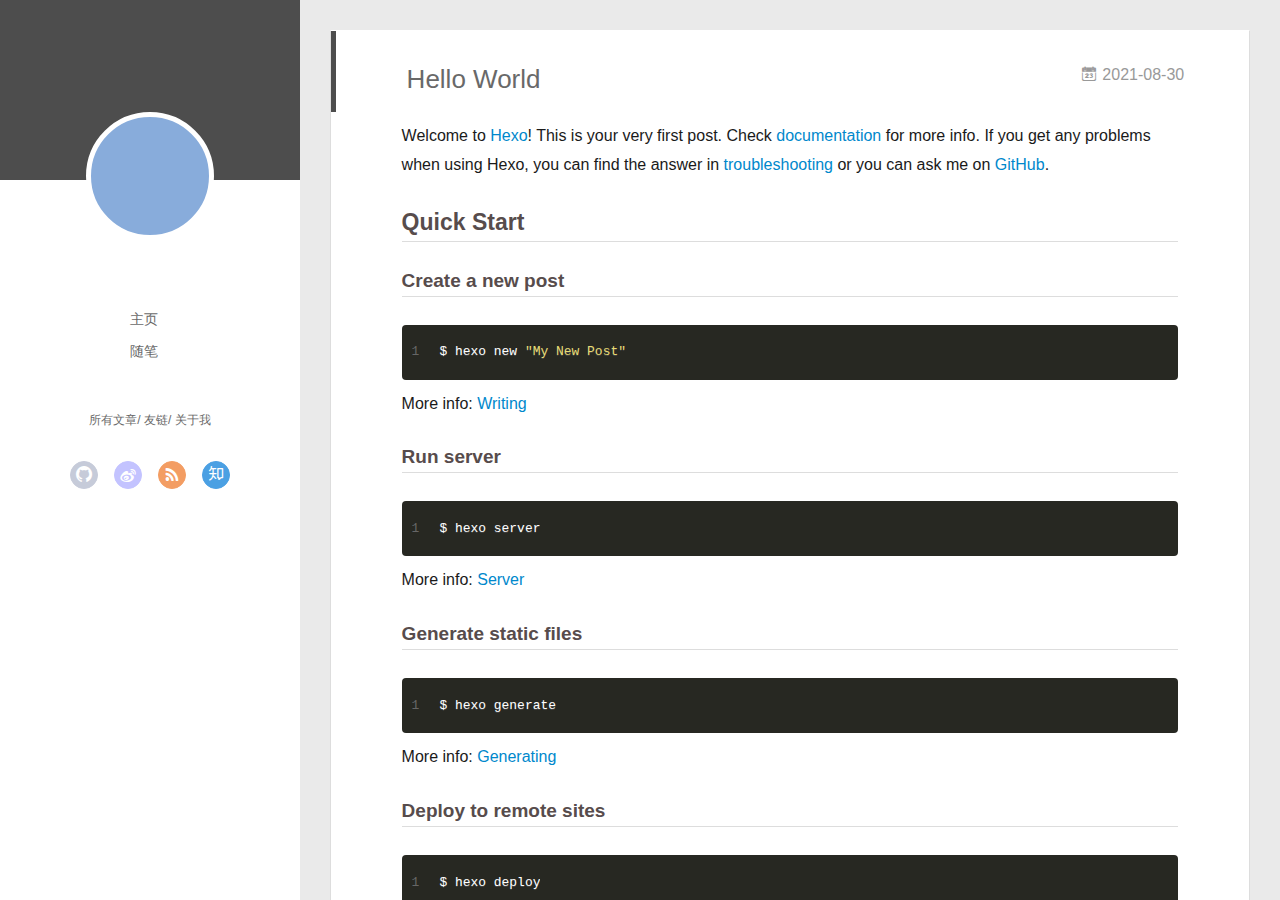
==== index.html @ 3cb07ec4 "Site updated: 2021-08-30 13:30:03" ====
<!DOCTYPE html>
<html>
<head>
  <meta charset="utf-8">
  
  <meta name="renderer" content="webkit">
  <meta http-equiv="X-UA-Compatible" content="IE=edge" >
  <link rel="dns-prefetch" href="http://example.com">
  <title>Hexo</title>
  <meta name="viewport" content="width=device-width, initial-scale=1, maximum-scale=1">
  <meta property="og:type" content="website">
<meta property="og:title" content="Hexo">
<meta property="og:url" content="http://example.com/index.html">
<meta property="og:site_name" content="Hexo">
<meta property="og:locale" content="en_US">
<meta property="article:author" content="John Doe">
<meta name="twitter:card" content="summary">
  
    <link rel="alternative" href="/atom.xml" title="Hexo" type="application/atom+xml">
  
  
    <link rel="icon" href="/favicon.png">
  
  <link rel="stylesheet" type="text/css" href="/./main.0cf68a.css">
  <style type="text/css">
  
    #container.show {
      background: linear-gradient(200deg,#a0cfe4,#e8c37e);
    }
  </style>
  

  

<meta name="generator" content="Hexo 5.4.0"></head>

<body>
  <div id="container" q-class="show:isCtnShow">
    <canvas id="anm-canvas" class="anm-canvas"></canvas>
    <div class="left-col" q-class="show:isShow">
      
<div class="overlay" style="background: #4d4d4d"></div>
<div class="intrude-less">
	<header id="header" class="inner">
		<a href="/" class="profilepic">
			<img src="" class="js-avatar">
		</a>
		<hgroup>
		  <h1 class="header-author"><a href="/"></a></h1>
		</hgroup>
		

		<nav class="header-menu">
			<ul>
			
				<li><a href="/">主页</a></li>
	        
				<li><a href="/tags/%E9%9A%8F%E7%AC%94/">随笔</a></li>
	        
			</ul>
		</nav>
		<nav class="header-smart-menu">
    		
    			
    			<a q-on="click: openSlider(e, 'innerArchive')" href="javascript:void(0)">所有文章</a>
    			
            
    			
    			<a q-on="click: openSlider(e, 'friends')" href="javascript:void(0)">友链</a>
    			
            
    			
    			<a q-on="click: openSlider(e, 'aboutme')" href="javascript:void(0)">关于我</a>
    			
            
		</nav>
		<nav class="header-nav">
			<div class="social">
				
					<a class="github" target="_blank" href="#" title="github"><i class="icon-github"></i></a>
		        
					<a class="weibo" target="_blank" href="#" title="weibo"><i class="icon-weibo"></i></a>
		        
					<a class="rss" target="_blank" href="#" title="rss"><i class="icon-rss"></i></a>
		        
					<a class="zhihu" target="_blank" href="#" title="zhihu"><i class="icon-zhihu"></i></a>
		        
			</div>
		</nav>
	</header>		
</div>

    </div>
    <div class="mid-col" q-class="show:isShow,hide:isShow|isFalse">
      
<nav id="mobile-nav">
  	<div class="overlay js-overlay" style="background: #4d4d4d"></div>
	<div class="btnctn js-mobile-btnctn">
  		<div class="slider-trigger list" q-on="click: openSlider(e)"><i class="icon icon-sort"></i></div>
	</div>
	<div class="intrude-less">
		<header id="header" class="inner">
			<div class="profilepic">
				<img src="" class="js-avatar">
			</div>
			<hgroup>
			  <h1 class="header-author js-header-author"></h1>
			</hgroup>
			
			
			
				
			
				
			
			
			
			<nav class="header-nav">
				<div class="social">
					
						<a class="github" target="_blank" href="#" title="github"><i class="icon-github"></i></a>
			        
						<a class="weibo" target="_blank" href="#" title="weibo"><i class="icon-weibo"></i></a>
			        
						<a class="rss" target="_blank" href="#" title="rss"><i class="icon-rss"></i></a>
			        
						<a class="zhihu" target="_blank" href="#" title="zhihu"><i class="icon-zhihu"></i></a>
			        
				</div>
			</nav>

			<nav class="header-menu js-header-menu">
				<ul style="width: 50%">
				
				
					<li style="width: 50%"><a href="/">主页</a></li>
		        
					<li style="width: 50%"><a href="/tags/%E9%9A%8F%E7%AC%94/">随笔</a></li>
		        
				</ul>
			</nav>
		</header>				
	</div>
	<div class="mobile-mask" style="display:none" q-show="isShow"></div>
</nav>

      <div id="wrapper" class="body-wrap">
        <div class="menu-l">
          <div class="canvas-wrap">
            <canvas data-colors="#eaeaea" data-sectionHeight="100" data-contentId="js-content" id="myCanvas1" class="anm-canvas"></canvas>
          </div>
          <div id="js-content" class="content-ll">
            
  
    <article id="post-hello-world" class="article article-type-post  article-index" itemscope itemprop="blogPost">
  <div class="article-inner">
    
      <header class="article-header">
        
  
    <h1 itemprop="name">
      <a class="article-title" href="/2021/08/30/hello-world/">Hello World</a>
    </h1>
  

        
        <a href="/2021/08/30/hello-world/" class="archive-article-date">
  	<time datetime="2021-08-30T05:12:38.467Z" itemprop="datePublished"><i class="icon-calendar icon"></i>2021-08-30</time>
</a>
        
      </header>
    
    <div class="article-entry" itemprop="articleBody">
      
        <p>Welcome to <a target="_blank" rel="noopener" href="https://hexo.io/">Hexo</a>! This is your very first post. Check <a target="_blank" rel="noopener" href="https://hexo.io/docs/">documentation</a> for more info. If you get any problems when using Hexo, you can find the answer in <a target="_blank" rel="noopener" href="https://hexo.io/docs/troubleshooting.html">troubleshooting</a> or you can ask me on <a target="_blank" rel="noopener" href="https://github.com/hexojs/hexo/issues">GitHub</a>.</p>
<h2 id="Quick-Start"><a href="#Quick-Start" class="headerlink" title="Quick Start"></a>Quick Start</h2><h3 id="Create-a-new-post"><a href="#Create-a-new-post" class="headerlink" title="Create a new post"></a>Create a new post</h3><figure class="highlight bash"><table><tr><td class="gutter"><pre><span class="line">1</span><br></pre></td><td class="code"><pre><span class="line">$ hexo new <span class="string">&quot;My New Post&quot;</span></span><br></pre></td></tr></table></figure>

<p>More info: <a target="_blank" rel="noopener" href="https://hexo.io/docs/writing.html">Writing</a></p>
<h3 id="Run-server"><a href="#Run-server" class="headerlink" title="Run server"></a>Run server</h3><figure class="highlight bash"><table><tr><td class="gutter"><pre><span class="line">1</span><br></pre></td><td class="code"><pre><span class="line">$ hexo server</span><br></pre></td></tr></table></figure>

<p>More info: <a target="_blank" rel="noopener" href="https://hexo.io/docs/server.html">Server</a></p>
<h3 id="Generate-static-files"><a href="#Generate-static-files" class="headerlink" title="Generate static files"></a>Generate static files</h3><figure class="highlight bash"><table><tr><td class="gutter"><pre><span class="line">1</span><br></pre></td><td class="code"><pre><span class="line">$ hexo generate</span><br></pre></td></tr></table></figure>

<p>More info: <a target="_blank" rel="noopener" href="https://hexo.io/docs/generating.html">Generating</a></p>
<h3 id="Deploy-to-remote-sites"><a href="#Deploy-to-remote-sites" class="headerlink" title="Deploy to remote sites"></a>Deploy to remote sites</h3><figure class="highlight bash"><table><tr><td class="gutter"><pre><span class="line">1</span><br></pre></td><td class="code"><pre><span class="line">$ hexo deploy</span><br></pre></td></tr></table></figure>

<p>More info: <a target="_blank" rel="noopener" href="https://hexo.io/docs/one-command-deployment.html">Deployment</a></p>

      

      
    </div>
    <div class="article-info article-info-index">
      
      
      

      
        <p class="article-more-link">
          <a class="article-more-a" href="/2021/08/30/hello-world/">展开全文 >></a>
        </p>
      

      
      <div class="clearfix"></div>
    </div>
  </div>
</article>

<aside class="wrap-side-operation">
    <div class="mod-side-operation">
        
        <div class="jump-container" id="js-jump-container" style="display:none;">
            <a href="javascript:void(0)" class="mod-side-operation__jump-to-top">
                <i class="icon-font icon-back"></i>
            </a>
            <div id="js-jump-plan-container" class="jump-plan-container" style="top: -11px;">
                <i class="icon-font icon-plane jump-plane"></i>
            </div>
        </div>
        
        
    </div>
</aside>




  
  


          </div>
        </div>
      </div>
      <footer id="footer">
  <div class="outer">
    <div id="footer-info">
    	<div class="footer-left">
    		&copy; 2021 John Doe
    	</div>
      	<div class="footer-right">
      		<a href="http://hexo.io/" target="_blank">Hexo</a>  Theme <a href="https://github.com/litten/hexo-theme-yilia" target="_blank">Yilia</a> by Litten
      	</div>
    </div>
  </div>
</footer>
    </div>
    <script>
	var yiliaConfig = {
		mathjax: false,
		isHome: true,
		isPost: false,
		isArchive: false,
		isTag: false,
		isCategory: false,
		open_in_new: false,
		toc_hide_index: true,
		root: "/",
		innerArchive: true,
		showTags: false
	}
</script>

<script>!function(t){function n(e){if(r[e])return r[e].exports;var i=r[e]={exports:{},id:e,loaded:!1};return t[e].call(i.exports,i,i.exports,n),i.loaded=!0,i.exports}var r={};n.m=t,n.c=r,n.p="./",n(0)}([function(t,n,r){r(195),t.exports=r(191)},function(t,n,r){var e=r(3),i=r(52),o=r(27),u=r(28),c=r(53),f="prototype",a=function(t,n,r){var s,l,h,v,p=t&a.F,d=t&a.G,y=t&a.S,g=t&a.P,b=t&a.B,m=d?e:y?e[n]||(e[n]={}):(e[n]||{})[f],x=d?i:i[n]||(i[n]={}),w=x[f]||(x[f]={});d&&(r=n);for(s in r)l=!p&&m&&void 0!==m[s],h=(l?m:r)[s],v=b&&l?c(h,e):g&&"function"==typeof h?c(Function.call,h):h,m&&u(m,s,h,t&a.U),x[s]!=h&&o(x,s,v),g&&w[s]!=h&&(w[s]=h)};e.core=i,a.F=1,a.G=2,a.S=4,a.P=8,a.B=16,a.W=32,a.U=64,a.R=128,t.exports=a},function(t,n,r){var e=r(6);t.exports=function(t){if(!e(t))throw TypeError(t+" is not an object!");return t}},function(t,n){var r=t.exports="undefined"!=typeof window&&window.Math==Math?window:"undefined"!=typeof self&&self.Math==Math?self:Function("return this")();"number"==typeof __g&&(__g=r)},function(t,n){t.exports=function(t){try{return!!t()}catch(t){return!0}}},function(t,n){var r=t.exports="undefined"!=typeof window&&window.Math==Math?window:"undefined"!=typeof self&&self.Math==Math?self:Function("return this")();"number"==typeof __g&&(__g=r)},function(t,n){t.exports=function(t){return"object"==typeof t?null!==t:"function"==typeof t}},function(t,n,r){var e=r(126)("wks"),i=r(76),o=r(3).Symbol,u="function"==typeof o;(t.exports=function(t){return e[t]||(e[t]=u&&o[t]||(u?o:i)("Symbol."+t))}).store=e},function(t,n){var r={}.hasOwnProperty;t.exports=function(t,n){return r.call(t,n)}},function(t,n,r){var e=r(94),i=r(33);t.exports=function(t){return e(i(t))}},function(t,n,r){t.exports=!r(4)(function(){return 7!=Object.defineProperty({},"a",{get:function(){return 7}}).a})},function(t,n,r){var e=r(2),i=r(167),o=r(50),u=Object.defineProperty;n.f=r(10)?Object.defineProperty:function(t,n,r){if(e(t),n=o(n,!0),e(r),i)try{return u(t,n,r)}catch(t){}if("get"in r||"set"in r)throw TypeError("Accessors not supported!");return"value"in r&&(t[n]=r.value),t}},function(t,n,r){t.exports=!r(18)(function(){return 7!=Object.defineProperty({},"a",{get:function(){return 7}}).a})},function(t,n,r){var e=r(14),i=r(22);t.exports=r(12)?function(t,n,r){return e.f(t,n,i(1,r))}:function(t,n,r){return t[n]=r,t}},function(t,n,r){var e=r(20),i=r(58),o=r(42),u=Object.defineProperty;n.f=r(12)?Object.defineProperty:function(t,n,r){if(e(t),n=o(n,!0),e(r),i)try{return u(t,n,r)}catch(t){}if("get"in r||"set"in r)throw TypeError("Accessors not supported!");return"value"in r&&(t[n]=r.value),t}},function(t,n,r){var e=r(40)("wks"),i=r(23),o=r(5).Symbol,u="function"==typeof o;(t.exports=function(t){return e[t]||(e[t]=u&&o[t]||(u?o:i)("Symbol."+t))}).store=e},function(t,n,r){var e=r(67),i=Math.min;t.exports=function(t){return t>0?i(e(t),9007199254740991):0}},function(t,n,r){var e=r(46);t.exports=function(t){return Object(e(t))}},function(t,n){t.exports=function(t){try{return!!t()}catch(t){return!0}}},function(t,n,r){var e=r(63),i=r(34);t.exports=Object.keys||function(t){return e(t,i)}},function(t,n,r){var e=r(21);t.exports=function(t){if(!e(t))throw TypeError(t+" is not an object!");return t}},function(t,n){t.exports=function(t){return"object"==typeof t?null!==t:"function"==typeof t}},function(t,n){t.exports=function(t,n){return{enumerable:!(1&t),configurable:!(2&t),writable:!(4&t),value:n}}},function(t,n){var r=0,e=Math.random();t.exports=function(t){return"Symbol(".concat(void 0===t?"":t,")_",(++r+e).toString(36))}},function(t,n){var r={}.hasOwnProperty;t.exports=function(t,n){return r.call(t,n)}},function(t,n){var r=t.exports={version:"2.4.0"};"number"==typeof __e&&(__e=r)},function(t,n){t.exports=function(t){if("function"!=typeof t)throw TypeError(t+" is not a function!");return t}},function(t,n,r){var e=r(11),i=r(66);t.exports=r(10)?function(t,n,r){return e.f(t,n,i(1,r))}:function(t,n,r){return t[n]=r,t}},function(t,n,r){var e=r(3),i=r(27),o=r(24),u=r(76)("src"),c="toString",f=Function[c],a=(""+f).split(c);r(52).inspectSource=function(t){return f.call(t)},(t.exports=function(t,n,r,c){var f="function"==typeof r;f&&(o(r,"name")||i(r,"name",n)),t[n]!==r&&(f&&(o(r,u)||i(r,u,t[n]?""+t[n]:a.join(String(n)))),t===e?t[n]=r:c?t[n]?t[n]=r:i(t,n,r):(delete t[n],i(t,n,r)))})(Function.prototype,c,function(){return"function"==typeof this&&this[u]||f.call(this)})},function(t,n,r){var e=r(1),i=r(4),o=r(46),u=function(t,n,r,e){var i=String(o(t)),u="<"+n;return""!==r&&(u+=" "+r+'="'+String(e).replace(/"/g,"&quot;")+'"'),u+">"+i+"</"+n+">"};t.exports=function(t,n){var r={};r[t]=n(u),e(e.P+e.F*i(function(){var n=""[t]('"');return n!==n.toLowerCase()||n.split('"').length>3}),"String",r)}},function(t,n,r){var e=r(115),i=r(46);t.exports=function(t){return e(i(t))}},function(t,n,r){var e=r(116),i=r(66),o=r(30),u=r(50),c=r(24),f=r(167),a=Object.getOwnPropertyDescriptor;n.f=r(10)?a:function(t,n){if(t=o(t),n=u(n,!0),f)try{return a(t,n)}catch(t){}if(c(t,n))return i(!e.f.call(t,n),t[n])}},function(t,n,r){var e=r(24),i=r(17),o=r(145)("IE_PROTO"),u=Object.prototype;t.exports=Object.getPrototypeOf||function(t){return t=i(t),e(t,o)?t[o]:"function"==typeof t.constructor&&t instanceof t.constructor?t.constructor.prototype:t instanceof Object?u:null}},function(t,n){t.exports=function(t){if(void 0==t)throw TypeError("Can't call method on  "+t);return t}},function(t,n){t.exports="constructor,hasOwnProperty,isPrototypeOf,propertyIsEnumerable,toLocaleString,toString,valueOf".split(",")},function(t,n){t.exports={}},function(t,n){t.exports=!0},function(t,n){n.f={}.propertyIsEnumerable},function(t,n,r){var e=r(14).f,i=r(8),o=r(15)("toStringTag");t.exports=function(t,n,r){t&&!i(t=r?t:t.prototype,o)&&e(t,o,{configurable:!0,value:n})}},function(t,n,r){var e=r(40)("keys"),i=r(23);t.exports=function(t){return e[t]||(e[t]=i(t))}},function(t,n,r){var e=r(5),i="__core-js_shared__",o=e[i]||(e[i]={});t.exports=function(t){return o[t]||(o[t]={})}},function(t,n){var r=Math.ceil,e=Math.floor;t.exports=function(t){return isNaN(t=+t)?0:(t>0?e:r)(t)}},function(t,n,r){var e=r(21);t.exports=function(t,n){if(!e(t))return t;var r,i;if(n&&"function"==typeof(r=t.toString)&&!e(i=r.call(t)))return i;if("function"==typeof(r=t.valueOf)&&!e(i=r.call(t)))return i;if(!n&&"function"==typeof(r=t.toString)&&!e(i=r.call(t)))return i;throw TypeError("Can't convert object to primitive value")}},function(t,n,r){var e=r(5),i=r(25),o=r(36),u=r(44),c=r(14).f;t.exports=function(t){var n=i.Symbol||(i.Symbol=o?{}:e.Symbol||{});"_"==t.charAt(0)||t in n||c(n,t,{value:u.f(t)})}},function(t,n,r){n.f=r(15)},function(t,n){var r={}.toString;t.exports=function(t){return r.call(t).slice(8,-1)}},function(t,n){t.exports=function(t){if(void 0==t)throw TypeError("Can't call method on  "+t);return t}},function(t,n,r){var e=r(4);t.exports=function(t,n){return!!t&&e(function(){n?t.call(null,function(){},1):t.call(null)})}},function(t,n,r){var e=r(53),i=r(115),o=r(17),u=r(16),c=r(203);t.exports=function(t,n){var r=1==t,f=2==t,a=3==t,s=4==t,l=6==t,h=5==t||l,v=n||c;return function(n,c,p){for(var d,y,g=o(n),b=i(g),m=e(c,p,3),x=u(b.length),w=0,S=r?v(n,x):f?v(n,0):void 0;x>w;w++)if((h||w in b)&&(d=b[w],y=m(d,w,g),t))if(r)S[w]=y;else if(y)switch(t){case 3:return!0;case 5:return d;case 6:return w;case 2:S.push(d)}else if(s)return!1;return l?-1:a||s?s:S}}},function(t,n,r){var e=r(1),i=r(52),o=r(4);t.exports=function(t,n){var r=(i.Object||{})[t]||Object[t],u={};u[t]=n(r),e(e.S+e.F*o(function(){r(1)}),"Object",u)}},function(t,n,r){var e=r(6);t.exports=function(t,n){if(!e(t))return t;var r,i;if(n&&"function"==typeof(r=t.toString)&&!e(i=r.call(t)))return i;if("function"==typeof(r=t.valueOf)&&!e(i=r.call(t)))return i;if(!n&&"function"==typeof(r=t.toString)&&!e(i=r.call(t)))return i;throw TypeError("Can't convert object to primitive value")}},function(t,n,r){var e=r(5),i=r(25),o=r(91),u=r(13),c="prototype",f=function(t,n,r){var a,s,l,h=t&f.F,v=t&f.G,p=t&f.S,d=t&f.P,y=t&f.B,g=t&f.W,b=v?i:i[n]||(i[n]={}),m=b[c],x=v?e:p?e[n]:(e[n]||{})[c];v&&(r=n);for(a in r)(s=!h&&x&&void 0!==x[a])&&a in b||(l=s?x[a]:r[a],b[a]=v&&"function"!=typeof x[a]?r[a]:y&&s?o(l,e):g&&x[a]==l?function(t){var n=function(n,r,e){if(this instanceof t){switch(arguments.length){case 0:return new t;case 1:return new t(n);case 2:return new t(n,r)}return new t(n,r,e)}return t.apply(this,arguments)};return n[c]=t[c],n}(l):d&&"function"==typeof l?o(Function.call,l):l,d&&((b.virtual||(b.virtual={}))[a]=l,t&f.R&&m&&!m[a]&&u(m,a,l)))};f.F=1,f.G=2,f.S=4,f.P=8,f.B=16,f.W=32,f.U=64,f.R=128,t.exports=f},function(t,n){var r=t.exports={version:"2.4.0"};"number"==typeof __e&&(__e=r)},function(t,n,r){var e=r(26);t.exports=function(t,n,r){if(e(t),void 0===n)return t;switch(r){case 1:return function(r){return t.call(n,r)};case 2:return function(r,e){return t.call(n,r,e)};case 3:return function(r,e,i){return t.call(n,r,e,i)}}return function(){return t.apply(n,arguments)}}},function(t,n,r){var e=r(183),i=r(1),o=r(126)("metadata"),u=o.store||(o.store=new(r(186))),c=function(t,n,r){var i=u.get(t);if(!i){if(!r)return;u.set(t,i=new e)}var o=i.get(n);if(!o){if(!r)return;i.set(n,o=new e)}return o},f=function(t,n,r){var e=c(n,r,!1);return void 0!==e&&e.has(t)},a=function(t,n,r){var e=c(n,r,!1);return void 0===e?void 0:e.get(t)},s=function(t,n,r,e){c(r,e,!0).set(t,n)},l=function(t,n){var r=c(t,n,!1),e=[];return r&&r.forEach(function(t,n){e.push(n)}),e},h=function(t){return void 0===t||"symbol"==typeof t?t:String(t)},v=function(t){i(i.S,"Reflect",t)};t.exports={store:u,map:c,has:f,get:a,set:s,keys:l,key:h,exp:v}},function(t,n,r){"use strict";if(r(10)){var e=r(69),i=r(3),o=r(4),u=r(1),c=r(127),f=r(152),a=r(53),s=r(68),l=r(66),h=r(27),v=r(73),p=r(67),d=r(16),y=r(75),g=r(50),b=r(24),m=r(180),x=r(114),w=r(6),S=r(17),_=r(137),O=r(70),E=r(32),P=r(71).f,j=r(154),F=r(76),M=r(7),A=r(48),N=r(117),T=r(146),I=r(155),k=r(80),L=r(123),R=r(74),C=r(130),D=r(160),U=r(11),W=r(31),G=U.f,B=W.f,V=i.RangeError,z=i.TypeError,q=i.Uint8Array,K="ArrayBuffer",J="Shared"+K,Y="BYTES_PER_ELEMENT",H="prototype",$=Array[H],X=f.ArrayBuffer,Q=f.DataView,Z=A(0),tt=A(2),nt=A(3),rt=A(4),et=A(5),it=A(6),ot=N(!0),ut=N(!1),ct=I.values,ft=I.keys,at=I.entries,st=$.lastIndexOf,lt=$.reduce,ht=$.reduceRight,vt=$.join,pt=$.sort,dt=$.slice,yt=$.toString,gt=$.toLocaleString,bt=M("iterator"),mt=M("toStringTag"),xt=F("typed_constructor"),wt=F("def_constructor"),St=c.CONSTR,_t=c.TYPED,Ot=c.VIEW,Et="Wrong length!",Pt=A(1,function(t,n){return Tt(T(t,t[wt]),n)}),jt=o(function(){return 1===new q(new Uint16Array([1]).buffer)[0]}),Ft=!!q&&!!q[H].set&&o(function(){new q(1).set({})}),Mt=function(t,n){if(void 0===t)throw z(Et);var r=+t,e=d(t);if(n&&!m(r,e))throw V(Et);return e},At=function(t,n){var r=p(t);if(r<0||r%n)throw V("Wrong offset!");return r},Nt=function(t){if(w(t)&&_t in t)return t;throw z(t+" is not a typed array!")},Tt=function(t,n){if(!(w(t)&&xt in t))throw z("It is not a typed array constructor!");return new t(n)},It=function(t,n){return kt(T(t,t[wt]),n)},kt=function(t,n){for(var r=0,e=n.length,i=Tt(t,e);e>r;)i[r]=n[r++];return i},Lt=function(t,n,r){G(t,n,{get:function(){return this._d[r]}})},Rt=function(t){var n,r,e,i,o,u,c=S(t),f=arguments.length,s=f>1?arguments[1]:void 0,l=void 0!==s,h=j(c);if(void 0!=h&&!_(h)){for(u=h.call(c),e=[],n=0;!(o=u.next()).done;n++)e.push(o.value);c=e}for(l&&f>2&&(s=a(s,arguments[2],2)),n=0,r=d(c.length),i=Tt(this,r);r>n;n++)i[n]=l?s(c[n],n):c[n];return i},Ct=function(){for(var t=0,n=arguments.length,r=Tt(this,n);n>t;)r[t]=arguments[t++];return r},Dt=!!q&&o(function(){gt.call(new q(1))}),Ut=function(){return gt.apply(Dt?dt.call(Nt(this)):Nt(this),arguments)},Wt={copyWithin:function(t,n){return D.call(Nt(this),t,n,arguments.length>2?arguments[2]:void 0)},every:function(t){return rt(Nt(this),t,arguments.length>1?arguments[1]:void 0)},fill:function(t){return C.apply(Nt(this),arguments)},filter:function(t){return It(this,tt(Nt(this),t,arguments.length>1?arguments[1]:void 0))},find:function(t){return et(Nt(this),t,arguments.length>1?arguments[1]:void 0)},findIndex:function(t){return it(Nt(this),t,arguments.length>1?arguments[1]:void 0)},forEach:function(t){Z(Nt(this),t,arguments.length>1?arguments[1]:void 0)},indexOf:function(t){return ut(Nt(this),t,arguments.length>1?arguments[1]:void 0)},includes:function(t){return ot(Nt(this),t,arguments.length>1?arguments[1]:void 0)},join:function(t){return vt.apply(Nt(this),arguments)},lastIndexOf:function(t){return st.apply(Nt(this),arguments)},map:function(t){return Pt(Nt(this),t,arguments.length>1?arguments[1]:void 0)},reduce:function(t){return lt.apply(Nt(this),arguments)},reduceRight:function(t){return ht.apply(Nt(this),arguments)},reverse:function(){for(var t,n=this,r=Nt(n).length,e=Math.floor(r/2),i=0;i<e;)t=n[i],n[i++]=n[--r],n[r]=t;return n},some:function(t){return nt(Nt(this),t,arguments.length>1?arguments[1]:void 0)},sort:function(t){return pt.call(Nt(this),t)},subarray:function(t,n){var r=Nt(this),e=r.length,i=y(t,e);return new(T(r,r[wt]))(r.buffer,r.byteOffset+i*r.BYTES_PER_ELEMENT,d((void 0===n?e:y(n,e))-i))}},Gt=function(t,n){return It(this,dt.call(Nt(this),t,n))},Bt=function(t){Nt(this);var n=At(arguments[1],1),r=this.length,e=S(t),i=d(e.length),o=0;if(i+n>r)throw V(Et);for(;o<i;)this[n+o]=e[o++]},Vt={entries:function(){return at.call(Nt(this))},keys:function(){return ft.call(Nt(this))},values:function(){return ct.call(Nt(this))}},zt=function(t,n){return w(t)&&t[_t]&&"symbol"!=typeof n&&n in t&&String(+n)==String(n)},qt=function(t,n){return zt(t,n=g(n,!0))?l(2,t[n]):B(t,n)},Kt=function(t,n,r){return!(zt(t,n=g(n,!0))&&w(r)&&b(r,"value"))||b(r,"get")||b(r,"set")||r.configurable||b(r,"writable")&&!r.writable||b(r,"enumerable")&&!r.enumerable?G(t,n,r):(t[n]=r.value,t)};St||(W.f=qt,U.f=Kt),u(u.S+u.F*!St,"Object",{getOwnPropertyDescriptor:qt,defineProperty:Kt}),o(function(){yt.call({})})&&(yt=gt=function(){return vt.call(this)});var Jt=v({},Wt);v(Jt,Vt),h(Jt,bt,Vt.values),v(Jt,{slice:Gt,set:Bt,constructor:function(){},toString:yt,toLocaleString:Ut}),Lt(Jt,"buffer","b"),Lt(Jt,"byteOffset","o"),Lt(Jt,"byteLength","l"),Lt(Jt,"length","e"),G(Jt,mt,{get:function(){return this[_t]}}),t.exports=function(t,n,r,f){f=!!f;var a=t+(f?"Clamped":"")+"Array",l="Uint8Array"!=a,v="get"+t,p="set"+t,y=i[a],g=y||{},b=y&&E(y),m=!y||!c.ABV,S={},_=y&&y[H],j=function(t,r){var e=t._d;return e.v[v](r*n+e.o,jt)},F=function(t,r,e){var i=t._d;f&&(e=(e=Math.round(e))<0?0:e>255?255:255&e),i.v[p](r*n+i.o,e,jt)},M=function(t,n){G(t,n,{get:function(){return j(this,n)},set:function(t){return F(this,n,t)},enumerable:!0})};m?(y=r(function(t,r,e,i){s(t,y,a,"_d");var o,u,c,f,l=0,v=0;if(w(r)){if(!(r instanceof X||(f=x(r))==K||f==J))return _t in r?kt(y,r):Rt.call(y,r);o=r,v=At(e,n);var p=r.byteLength;if(void 0===i){if(p%n)throw V(Et);if((u=p-v)<0)throw V(Et)}else if((u=d(i)*n)+v>p)throw V(Et);c=u/n}else c=Mt(r,!0),u=c*n,o=new X(u);for(h(t,"_d",{b:o,o:v,l:u,e:c,v:new Q(o)});l<c;)M(t,l++)}),_=y[H]=O(Jt),h(_,"constructor",y)):L(function(t){new y(null),new y(t)},!0)||(y=r(function(t,r,e,i){s(t,y,a);var o;return w(r)?r instanceof X||(o=x(r))==K||o==J?void 0!==i?new g(r,At(e,n),i):void 0!==e?new g(r,At(e,n)):new g(r):_t in r?kt(y,r):Rt.call(y,r):new g(Mt(r,l))}),Z(b!==Function.prototype?P(g).concat(P(b)):P(g),function(t){t in y||h(y,t,g[t])}),y[H]=_,e||(_.constructor=y));var A=_[bt],N=!!A&&("values"==A.name||void 0==A.name),T=Vt.values;h(y,xt,!0),h(_,_t,a),h(_,Ot,!0),h(_,wt,y),(f?new y(1)[mt]==a:mt in _)||G(_,mt,{get:function(){return a}}),S[a]=y,u(u.G+u.W+u.F*(y!=g),S),u(u.S,a,{BYTES_PER_ELEMENT:n,from:Rt,of:Ct}),Y in _||h(_,Y,n),u(u.P,a,Wt),R(a),u(u.P+u.F*Ft,a,{set:Bt}),u(u.P+u.F*!N,a,Vt),u(u.P+u.F*(_.toString!=yt),a,{toString:yt}),u(u.P+u.F*o(function(){new y(1).slice()}),a,{slice:Gt}),u(u.P+u.F*(o(function(){return[1,2].toLocaleString()!=new y([1,2]).toLocaleString()})||!o(function(){_.toLocaleString.call([1,2])})),a,{toLocaleString:Ut}),k[a]=N?A:T,e||N||h(_,bt,T)}}else t.exports=function(){}},function(t,n){var r={}.toString;t.exports=function(t){return r.call(t).slice(8,-1)}},function(t,n,r){var e=r(21),i=r(5).document,o=e(i)&&e(i.createElement);t.exports=function(t){return o?i.createElement(t):{}}},function(t,n,r){t.exports=!r(12)&&!r(18)(function(){return 7!=Object.defineProperty(r(57)("div"),"a",{get:function(){return 7}}).a})},function(t,n,r){"use strict";var e=r(36),i=r(51),o=r(64),u=r(13),c=r(8),f=r(35),a=r(96),s=r(38),l=r(103),h=r(15)("iterator"),v=!([].keys&&"next"in[].keys()),p="keys",d="values",y=function(){return this};t.exports=function(t,n,r,g,b,m,x){a(r,n,g);var w,S,_,O=function(t){if(!v&&t in F)return F[t];switch(t){case p:case d:return function(){return new r(this,t)}}return function(){return new r(this,t)}},E=n+" Iterator",P=b==d,j=!1,F=t.prototype,M=F[h]||F["@@iterator"]||b&&F[b],A=M||O(b),N=b?P?O("entries"):A:void 0,T="Array"==n?F.entries||M:M;if(T&&(_=l(T.call(new t)))!==Object.prototype&&(s(_,E,!0),e||c(_,h)||u(_,h,y)),P&&M&&M.name!==d&&(j=!0,A=function(){return M.call(this)}),e&&!x||!v&&!j&&F[h]||u(F,h,A),f[n]=A,f[E]=y,b)if(w={values:P?A:O(d),keys:m?A:O(p),entries:N},x)for(S in w)S in F||o(F,S,w[S]);else i(i.P+i.F*(v||j),n,w);return w}},function(t,n,r){var e=r(20),i=r(100),o=r(34),u=r(39)("IE_PROTO"),c=function(){},f="prototype",a=function(){var t,n=r(57)("iframe"),e=o.length;for(n.style.display="none",r(93).appendChild(n),n.src="javascript:",t=n.contentWindow.document,t.open(),t.write("<script>document.F=Object<\/script>"),t.close(),a=t.F;e--;)delete a[f][o[e]];return a()};t.exports=Object.create||function(t,n){var r;return null!==t?(c[f]=e(t),r=new c,c[f]=null,r[u]=t):r=a(),void 0===n?r:i(r,n)}},function(t,n,r){var e=r(63),i=r(34).concat("length","prototype");n.f=Object.getOwnPropertyNames||function(t){return e(t,i)}},function(t,n){n.f=Object.getOwnPropertySymbols},function(t,n,r){var e=r(8),i=r(9),o=r(90)(!1),u=r(39)("IE_PROTO");t.exports=function(t,n){var r,c=i(t),f=0,a=[];for(r in c)r!=u&&e(c,r)&&a.push(r);for(;n.length>f;)e(c,r=n[f++])&&(~o(a,r)||a.push(r));return a}},function(t,n,r){t.exports=r(13)},function(t,n,r){var e=r(76)("meta"),i=r(6),o=r(24),u=r(11).f,c=0,f=Object.isExtensible||function(){return!0},a=!r(4)(function(){return f(Object.preventExtensions({}))}),s=function(t){u(t,e,{value:{i:"O"+ ++c,w:{}}})},l=function(t,n){if(!i(t))return"symbol"==typeof t?t:("string"==typeof t?"S":"P")+t;if(!o(t,e)){if(!f(t))return"F";if(!n)return"E";s(t)}return t[e].i},h=function(t,n){if(!o(t,e)){if(!f(t))return!0;if(!n)return!1;s(t)}return t[e].w},v=function(t){return a&&p.NEED&&f(t)&&!o(t,e)&&s(t),t},p=t.exports={KEY:e,NEED:!1,fastKey:l,getWeak:h,onFreeze:v}},function(t,n){t.exports=function(t,n){return{enumerable:!(1&t),configurable:!(2&t),writable:!(4&t),value:n}}},function(t,n){var r=Math.ceil,e=Math.floor;t.exports=function(t){return isNaN(t=+t)?0:(t>0?e:r)(t)}},function(t,n){t.exports=function(t,n,r,e){if(!(t instanceof n)||void 0!==e&&e in t)throw TypeError(r+": incorrect invocation!");return t}},function(t,n){t.exports=!1},function(t,n,r){var e=r(2),i=r(173),o=r(133),u=r(145)("IE_PROTO"),c=function(){},f="prototype",a=function(){var t,n=r(132)("iframe"),e=o.length;for(n.style.display="none",r(135).appendChild(n),n.src="javascript:",t=n.contentWindow.document,t.open(),t.write("<script>document.F=Object<\/script>"),t.close(),a=t.F;e--;)delete a[f][o[e]];return a()};t.exports=Object.create||function(t,n){var r;return null!==t?(c[f]=e(t),r=new c,c[f]=null,r[u]=t):r=a(),void 0===n?r:i(r,n)}},function(t,n,r){var e=r(175),i=r(133).concat("length","prototype");n.f=Object.getOwnPropertyNames||function(t){return e(t,i)}},function(t,n,r){var e=r(175),i=r(133);t.exports=Object.keys||function(t){return e(t,i)}},function(t,n,r){var e=r(28);t.exports=function(t,n,r){for(var i in n)e(t,i,n[i],r);return t}},function(t,n,r){"use strict";var e=r(3),i=r(11),o=r(10),u=r(7)("species");t.exports=function(t){var n=e[t];o&&n&&!n[u]&&i.f(n,u,{configurable:!0,get:function(){return this}})}},function(t,n,r){var e=r(67),i=Math.max,o=Math.min;t.exports=function(t,n){return t=e(t),t<0?i(t+n,0):o(t,n)}},function(t,n){var r=0,e=Math.random();t.exports=function(t){return"Symbol(".concat(void 0===t?"":t,")_",(++r+e).toString(36))}},function(t,n,r){var e=r(33);t.exports=function(t){return Object(e(t))}},function(t,n,r){var e=r(7)("unscopables"),i=Array.prototype;void 0==i[e]&&r(27)(i,e,{}),t.exports=function(t){i[e][t]=!0}},function(t,n,r){var e=r(53),i=r(169),o=r(137),u=r(2),c=r(16),f=r(154),a={},s={},n=t.exports=function(t,n,r,l,h){var v,p,d,y,g=h?function(){return t}:f(t),b=e(r,l,n?2:1),m=0;if("function"!=typeof g)throw TypeError(t+" is not iterable!");if(o(g)){for(v=c(t.length);v>m;m++)if((y=n?b(u(p=t[m])[0],p[1]):b(t[m]))===a||y===s)return y}else for(d=g.call(t);!(p=d.next()).done;)if((y=i(d,b,p.value,n))===a||y===s)return y};n.BREAK=a,n.RETURN=s},function(t,n){t.exports={}},function(t,n,r){var e=r(11).f,i=r(24),o=r(7)("toStringTag");t.exports=function(t,n,r){t&&!i(t=r?t:t.prototype,o)&&e(t,o,{configurable:!0,value:n})}},function(t,n,r){var e=r(1),i=r(46),o=r(4),u=r(150),c="["+u+"]",f="​",a=RegExp("^"+c+c+"*"),s=RegExp(c+c+"*$"),l=function(t,n,r){var i={},c=o(function(){return!!u[t]()||f[t]()!=f}),a=i[t]=c?n(h):u[t];r&&(i[r]=a),e(e.P+e.F*c,"String",i)},h=l.trim=function(t,n){return t=String(i(t)),1&n&&(t=t.replace(a,"")),2&n&&(t=t.replace(s,"")),t};t.exports=l},function(t,n,r){t.exports={default:r(86),__esModule:!0}},function(t,n,r){t.exports={default:r(87),__esModule:!0}},function(t,n,r){"use strict";function e(t){return t&&t.__esModule?t:{default:t}}n.__esModule=!0;var i=r(84),o=e(i),u=r(83),c=e(u),f="function"==typeof c.default&&"symbol"==typeof o.default?function(t){return typeof t}:function(t){return t&&"function"==typeof c.default&&t.constructor===c.default&&t!==c.default.prototype?"symbol":typeof t};n.default="function"==typeof c.default&&"symbol"===f(o.default)?function(t){return void 0===t?"undefined":f(t)}:function(t){return t&&"function"==typeof c.default&&t.constructor===c.default&&t!==c.default.prototype?"symbol":void 0===t?"undefined":f(t)}},function(t,n,r){r(110),r(108),r(111),r(112),t.exports=r(25).Symbol},function(t,n,r){r(109),r(113),t.exports=r(44).f("iterator")},function(t,n){t.exports=function(t){if("function"!=typeof t)throw TypeError(t+" is not a function!");return t}},function(t,n){t.exports=function(){}},function(t,n,r){var e=r(9),i=r(106),o=r(105);t.exports=function(t){return function(n,r,u){var c,f=e(n),a=i(f.length),s=o(u,a);if(t&&r!=r){for(;a>s;)if((c=f[s++])!=c)return!0}else for(;a>s;s++)if((t||s in f)&&f[s]===r)return t||s||0;return!t&&-1}}},function(t,n,r){var e=r(88);t.exports=function(t,n,r){if(e(t),void 0===n)return t;switch(r){case 1:return function(r){return t.call(n,r)};case 2:return function(r,e){return t.call(n,r,e)};case 3:return function(r,e,i){return t.call(n,r,e,i)}}return function(){return t.apply(n,arguments)}}},function(t,n,r){var e=r(19),i=r(62),o=r(37);t.exports=function(t){var n=e(t),r=i.f;if(r)for(var u,c=r(t),f=o.f,a=0;c.length>a;)f.call(t,u=c[a++])&&n.push(u);return n}},function(t,n,r){t.exports=r(5).document&&document.documentElement},function(t,n,r){var e=r(56);t.exports=Object("z").propertyIsEnumerable(0)?Object:function(t){return"String"==e(t)?t.split(""):Object(t)}},function(t,n,r){var e=r(56);t.exports=Array.isArray||function(t){return"Array"==e(t)}},function(t,n,r){"use strict";var e=r(60),i=r(22),o=r(38),u={};r(13)(u,r(15)("iterator"),function(){return this}),t.exports=function(t,n,r){t.prototype=e(u,{next:i(1,r)}),o(t,n+" Iterator")}},function(t,n){t.exports=function(t,n){return{value:n,done:!!t}}},function(t,n,r){var e=r(19),i=r(9);t.exports=function(t,n){for(var r,o=i(t),u=e(o),c=u.length,f=0;c>f;)if(o[r=u[f++]]===n)return r}},function(t,n,r){var e=r(23)("meta"),i=r(21),o=r(8),u=r(14).f,c=0,f=Object.isExtensible||function(){return!0},a=!r(18)(function(){return f(Object.preventExtensions({}))}),s=function(t){u(t,e,{value:{i:"O"+ ++c,w:{}}})},l=function(t,n){if(!i(t))return"symbol"==typeof t?t:("string"==typeof t?"S":"P")+t;if(!o(t,e)){if(!f(t))return"F";if(!n)return"E";s(t)}return t[e].i},h=function(t,n){if(!o(t,e)){if(!f(t))return!0;if(!n)return!1;s(t)}return t[e].w},v=function(t){return a&&p.NEED&&f(t)&&!o(t,e)&&s(t),t},p=t.exports={KEY:e,NEED:!1,fastKey:l,getWeak:h,onFreeze:v}},function(t,n,r){var e=r(14),i=r(20),o=r(19);t.exports=r(12)?Object.defineProperties:function(t,n){i(t);for(var r,u=o(n),c=u.length,f=0;c>f;)e.f(t,r=u[f++],n[r]);return t}},function(t,n,r){var e=r(37),i=r(22),o=r(9),u=r(42),c=r(8),f=r(58),a=Object.getOwnPropertyDescriptor;n.f=r(12)?a:function(t,n){if(t=o(t),n=u(n,!0),f)try{return a(t,n)}catch(t){}if(c(t,n))return i(!e.f.call(t,n),t[n])}},function(t,n,r){var e=r(9),i=r(61).f,o={}.toString,u="object"==typeof window&&window&&Object.getOwnPropertyNames?Object.getOwnPropertyNames(window):[],c=function(t){try{return i(t)}catch(t){return u.slice()}};t.exports.f=function(t){return u&&"[object Window]"==o.call(t)?c(t):i(e(t))}},function(t,n,r){var e=r(8),i=r(77),o=r(39)("IE_PROTO"),u=Object.prototype;t.exports=Object.getPrototypeOf||function(t){return t=i(t),e(t,o)?t[o]:"function"==typeof t.constructor&&t instanceof t.constructor?t.constructor.prototype:t instanceof Object?u:null}},function(t,n,r){var e=r(41),i=r(33);t.exports=function(t){return function(n,r){var o,u,c=String(i(n)),f=e(r),a=c.length;return f<0||f>=a?t?"":void 0:(o=c.charCodeAt(f),o<55296||o>56319||f+1===a||(u=c.charCodeAt(f+1))<56320||u>57343?t?c.charAt(f):o:t?c.slice(f,f+2):u-56320+(o-55296<<10)+65536)}}},function(t,n,r){var e=r(41),i=Math.max,o=Math.min;t.exports=function(t,n){return t=e(t),t<0?i(t+n,0):o(t,n)}},function(t,n,r){var e=r(41),i=Math.min;t.exports=function(t){return t>0?i(e(t),9007199254740991):0}},function(t,n,r){"use strict";var e=r(89),i=r(97),o=r(35),u=r(9);t.exports=r(59)(Array,"Array",function(t,n){this._t=u(t),this._i=0,this._k=n},function(){var t=this._t,n=this._k,r=this._i++;return!t||r>=t.length?(this._t=void 0,i(1)):"keys"==n?i(0,r):"values"==n?i(0,t[r]):i(0,[r,t[r]])},"values"),o.Arguments=o.Array,e("keys"),e("values"),e("entries")},function(t,n){},function(t,n,r){"use strict";var e=r(104)(!0);r(59)(String,"String",function(t){this._t=String(t),this._i=0},function(){var t,n=this._t,r=this._i;return r>=n.length?{value:void 0,done:!0}:(t=e(n,r),this._i+=t.length,{value:t,done:!1})})},function(t,n,r){"use strict";var e=r(5),i=r(8),o=r(12),u=r(51),c=r(64),f=r(99).KEY,a=r(18),s=r(40),l=r(38),h=r(23),v=r(15),p=r(44),d=r(43),y=r(98),g=r(92),b=r(95),m=r(20),x=r(9),w=r(42),S=r(22),_=r(60),O=r(102),E=r(101),P=r(14),j=r(19),F=E.f,M=P.f,A=O.f,N=e.Symbol,T=e.JSON,I=T&&T.stringify,k="prototype",L=v("_hidden"),R=v("toPrimitive"),C={}.propertyIsEnumerable,D=s("symbol-registry"),U=s("symbols"),W=s("op-symbols"),G=Object[k],B="function"==typeof N,V=e.QObject,z=!V||!V[k]||!V[k].findChild,q=o&&a(function(){return 7!=_(M({},"a",{get:function(){return M(this,"a",{value:7}).a}})).a})?function(t,n,r){var e=F(G,n);e&&delete G[n],M(t,n,r),e&&t!==G&&M(G,n,e)}:M,K=function(t){var n=U[t]=_(N[k]);return n._k=t,n},J=B&&"symbol"==typeof N.iterator?function(t){return"symbol"==typeof t}:function(t){return t instanceof N},Y=function(t,n,r){return t===G&&Y(W,n,r),m(t),n=w(n,!0),m(r),i(U,n)?(r.enumerable?(i(t,L)&&t[L][n]&&(t[L][n]=!1),r=_(r,{enumerable:S(0,!1)})):(i(t,L)||M(t,L,S(1,{})),t[L][n]=!0),q(t,n,r)):M(t,n,r)},H=function(t,n){m(t);for(var r,e=g(n=x(n)),i=0,o=e.length;o>i;)Y(t,r=e[i++],n[r]);return t},$=function(t,n){return void 0===n?_(t):H(_(t),n)},X=function(t){var n=C.call(this,t=w(t,!0));return!(this===G&&i(U,t)&&!i(W,t))&&(!(n||!i(this,t)||!i(U,t)||i(this,L)&&this[L][t])||n)},Q=function(t,n){if(t=x(t),n=w(n,!0),t!==G||!i(U,n)||i(W,n)){var r=F(t,n);return!r||!i(U,n)||i(t,L)&&t[L][n]||(r.enumerable=!0),r}},Z=function(t){for(var n,r=A(x(t)),e=[],o=0;r.length>o;)i(U,n=r[o++])||n==L||n==f||e.push(n);return e},tt=function(t){for(var n,r=t===G,e=A(r?W:x(t)),o=[],u=0;e.length>u;)!i(U,n=e[u++])||r&&!i(G,n)||o.push(U[n]);return o};B||(N=function(){if(this instanceof N)throw TypeError("Symbol is not a constructor!");var t=h(arguments.length>0?arguments[0]:void 0),n=function(r){this===G&&n.call(W,r),i(this,L)&&i(this[L],t)&&(this[L][t]=!1),q(this,t,S(1,r))};return o&&z&&q(G,t,{configurable:!0,set:n}),K(t)},c(N[k],"toString",function(){return this._k}),E.f=Q,P.f=Y,r(61).f=O.f=Z,r(37).f=X,r(62).f=tt,o&&!r(36)&&c(G,"propertyIsEnumerable",X,!0),p.f=function(t){return K(v(t))}),u(u.G+u.W+u.F*!B,{Symbol:N});for(var nt="hasInstance,isConcatSpreadable,iterator,match,replace,search,species,split,toPrimitive,toStringTag,unscopables".split(","),rt=0;nt.length>rt;)v(nt[rt++]);for(var nt=j(v.store),rt=0;nt.length>rt;)d(nt[rt++]);u(u.S+u.F*!B,"Symbol",{for:function(t){return i(D,t+="")?D[t]:D[t]=N(t)},keyFor:function(t){if(J(t))return y(D,t);throw TypeError(t+" is not a symbol!")},useSetter:function(){z=!0},useSimple:function(){z=!1}}),u(u.S+u.F*!B,"Object",{create:$,defineProperty:Y,defineProperties:H,getOwnPropertyDescriptor:Q,getOwnPropertyNames:Z,getOwnPropertySymbols:tt}),T&&u(u.S+u.F*(!B||a(function(){var t=N();return"[null]"!=I([t])||"{}"!=I({a:t})||"{}"!=I(Object(t))})),"JSON",{stringify:function(t){if(void 0!==t&&!J(t)){for(var n,r,e=[t],i=1;arguments.length>i;)e.push(arguments[i++]);return n=e[1],"function"==typeof n&&(r=n),!r&&b(n)||(n=function(t,n){if(r&&(n=r.call(this,t,n)),!J(n))return n}),e[1]=n,I.apply(T,e)}}}),N[k][R]||r(13)(N[k],R,N[k].valueOf),l(N,"Symbol"),l(Math,"Math",!0),l(e.JSON,"JSON",!0)},function(t,n,r){r(43)("asyncIterator")},function(t,n,r){r(43)("observable")},function(t,n,r){r(107);for(var e=r(5),i=r(13),o=r(35),u=r(15)("toStringTag"),c=["NodeList","DOMTokenList","MediaList","StyleSheetList","CSSRuleList"],f=0;f<5;f++){var a=c[f],s=e[a],l=s&&s.prototype;l&&!l[u]&&i(l,u,a),o[a]=o.Array}},function(t,n,r){var e=r(45),i=r(7)("toStringTag"),o="Arguments"==e(function(){return arguments}()),u=function(t,n){try{return t[n]}catch(t){}};t.exports=function(t){var n,r,c;return void 0===t?"Undefined":null===t?"Null":"string"==typeof(r=u(n=Object(t),i))?r:o?e(n):"Object"==(c=e(n))&&"function"==typeof n.callee?"Arguments":c}},function(t,n,r){var e=r(45);t.exports=Object("z").propertyIsEnumerable(0)?Object:function(t){return"String"==e(t)?t.split(""):Object(t)}},function(t,n){n.f={}.propertyIsEnumerable},function(t,n,r){var e=r(30),i=r(16),o=r(75);t.exports=function(t){return function(n,r,u){var c,f=e(n),a=i(f.length),s=o(u,a);if(t&&r!=r){for(;a>s;)if((c=f[s++])!=c)return!0}else for(;a>s;s++)if((t||s in f)&&f[s]===r)return t||s||0;return!t&&-1}}},function(t,n,r){"use strict";var e=r(3),i=r(1),o=r(28),u=r(73),c=r(65),f=r(79),a=r(68),s=r(6),l=r(4),h=r(123),v=r(81),p=r(136);t.exports=function(t,n,r,d,y,g){var b=e[t],m=b,x=y?"set":"add",w=m&&m.prototype,S={},_=function(t){var n=w[t];o(w,t,"delete"==t?function(t){return!(g&&!s(t))&&n.call(this,0===t?0:t)}:"has"==t?function(t){return!(g&&!s(t))&&n.call(this,0===t?0:t)}:"get"==t?function(t){return g&&!s(t)?void 0:n.call(this,0===t?0:t)}:"add"==t?function(t){return n.call(this,0===t?0:t),this}:function(t,r){return n.call(this,0===t?0:t,r),this})};if("function"==typeof m&&(g||w.forEach&&!l(function(){(new m).entries().next()}))){var O=new m,E=O[x](g?{}:-0,1)!=O,P=l(function(){O.has(1)}),j=h(function(t){new m(t)}),F=!g&&l(function(){for(var t=new m,n=5;n--;)t[x](n,n);return!t.has(-0)});j||(m=n(function(n,r){a(n,m,t);var e=p(new b,n,m);return void 0!=r&&f(r,y,e[x],e),e}),m.prototype=w,w.constructor=m),(P||F)&&(_("delete"),_("has"),y&&_("get")),(F||E)&&_(x),g&&w.clear&&delete w.clear}else m=d.getConstructor(n,t,y,x),u(m.prototype,r),c.NEED=!0;return v(m,t),S[t]=m,i(i.G+i.W+i.F*(m!=b),S),g||d.setStrong(m,t,y),m}},function(t,n,r){"use strict";var e=r(27),i=r(28),o=r(4),u=r(46),c=r(7);t.exports=function(t,n,r){var f=c(t),a=r(u,f,""[t]),s=a[0],l=a[1];o(function(){var n={};return n[f]=function(){return 7},7!=""[t](n)})&&(i(String.prototype,t,s),e(RegExp.prototype,f,2==n?function(t,n){return l.call(t,this,n)}:function(t){return l.call(t,this)}))}
},function(t,n,r){"use strict";var e=r(2);t.exports=function(){var t=e(this),n="";return t.global&&(n+="g"),t.ignoreCase&&(n+="i"),t.multiline&&(n+="m"),t.unicode&&(n+="u"),t.sticky&&(n+="y"),n}},function(t,n){t.exports=function(t,n,r){var e=void 0===r;switch(n.length){case 0:return e?t():t.call(r);case 1:return e?t(n[0]):t.call(r,n[0]);case 2:return e?t(n[0],n[1]):t.call(r,n[0],n[1]);case 3:return e?t(n[0],n[1],n[2]):t.call(r,n[0],n[1],n[2]);case 4:return e?t(n[0],n[1],n[2],n[3]):t.call(r,n[0],n[1],n[2],n[3])}return t.apply(r,n)}},function(t,n,r){var e=r(6),i=r(45),o=r(7)("match");t.exports=function(t){var n;return e(t)&&(void 0!==(n=t[o])?!!n:"RegExp"==i(t))}},function(t,n,r){var e=r(7)("iterator"),i=!1;try{var o=[7][e]();o.return=function(){i=!0},Array.from(o,function(){throw 2})}catch(t){}t.exports=function(t,n){if(!n&&!i)return!1;var r=!1;try{var o=[7],u=o[e]();u.next=function(){return{done:r=!0}},o[e]=function(){return u},t(o)}catch(t){}return r}},function(t,n,r){t.exports=r(69)||!r(4)(function(){var t=Math.random();__defineSetter__.call(null,t,function(){}),delete r(3)[t]})},function(t,n){n.f=Object.getOwnPropertySymbols},function(t,n,r){var e=r(3),i="__core-js_shared__",o=e[i]||(e[i]={});t.exports=function(t){return o[t]||(o[t]={})}},function(t,n,r){for(var e,i=r(3),o=r(27),u=r(76),c=u("typed_array"),f=u("view"),a=!(!i.ArrayBuffer||!i.DataView),s=a,l=0,h="Int8Array,Uint8Array,Uint8ClampedArray,Int16Array,Uint16Array,Int32Array,Uint32Array,Float32Array,Float64Array".split(",");l<9;)(e=i[h[l++]])?(o(e.prototype,c,!0),o(e.prototype,f,!0)):s=!1;t.exports={ABV:a,CONSTR:s,TYPED:c,VIEW:f}},function(t,n){"use strict";var r={versions:function(){var t=window.navigator.userAgent;return{trident:t.indexOf("Trident")>-1,presto:t.indexOf("Presto")>-1,webKit:t.indexOf("AppleWebKit")>-1,gecko:t.indexOf("Gecko")>-1&&-1==t.indexOf("KHTML"),mobile:!!t.match(/AppleWebKit.*Mobile.*/),ios:!!t.match(/\(i[^;]+;( U;)? CPU.+Mac OS X/),android:t.indexOf("Android")>-1||t.indexOf("Linux")>-1,iPhone:t.indexOf("iPhone")>-1||t.indexOf("Mac")>-1,iPad:t.indexOf("iPad")>-1,webApp:-1==t.indexOf("Safari"),weixin:-1==t.indexOf("MicroMessenger")}}()};t.exports=r},function(t,n,r){"use strict";var e=r(85),i=function(t){return t&&t.__esModule?t:{default:t}}(e),o=function(){function t(t,n,e){return n||e?String.fromCharCode(n||e):r[t]||t}function n(t){return e[t]}var r={"&quot;":'"',"&lt;":"<","&gt;":">","&amp;":"&","&nbsp;":" "},e={};for(var u in r)e[r[u]]=u;return r["&apos;"]="'",e["'"]="&#39;",{encode:function(t){return t?(""+t).replace(/['<> "&]/g,n).replace(/\r?\n/g,"<br/>").replace(/\s/g,"&nbsp;"):""},decode:function(n){return n?(""+n).replace(/<br\s*\/?>/gi,"\n").replace(/&quot;|&lt;|&gt;|&amp;|&nbsp;|&apos;|&#(\d+);|&#(\d+)/g,t).replace(/\u00a0/g," "):""},encodeBase16:function(t){if(!t)return t;t+="";for(var n=[],r=0,e=t.length;e>r;r++)n.push(t.charCodeAt(r).toString(16).toUpperCase());return n.join("")},encodeBase16forJSON:function(t){if(!t)return t;t=t.replace(/[\u4E00-\u9FBF]/gi,function(t){return escape(t).replace("%u","\\u")});for(var n=[],r=0,e=t.length;e>r;r++)n.push(t.charCodeAt(r).toString(16).toUpperCase());return n.join("")},decodeBase16:function(t){if(!t)return t;t+="";for(var n=[],r=0,e=t.length;e>r;r+=2)n.push(String.fromCharCode("0x"+t.slice(r,r+2)));return n.join("")},encodeObject:function(t){if(t instanceof Array)for(var n=0,r=t.length;r>n;n++)t[n]=o.encodeObject(t[n]);else if("object"==(void 0===t?"undefined":(0,i.default)(t)))for(var e in t)t[e]=o.encodeObject(t[e]);else if("string"==typeof t)return o.encode(t);return t},loadScript:function(t){var n=document.createElement("script");document.getElementsByTagName("body")[0].appendChild(n),n.setAttribute("src",t)},addLoadEvent:function(t){var n=window.onload;"function"!=typeof window.onload?window.onload=t:window.onload=function(){n(),t()}}}}();t.exports=o},function(t,n,r){"use strict";var e=r(17),i=r(75),o=r(16);t.exports=function(t){for(var n=e(this),r=o(n.length),u=arguments.length,c=i(u>1?arguments[1]:void 0,r),f=u>2?arguments[2]:void 0,a=void 0===f?r:i(f,r);a>c;)n[c++]=t;return n}},function(t,n,r){"use strict";var e=r(11),i=r(66);t.exports=function(t,n,r){n in t?e.f(t,n,i(0,r)):t[n]=r}},function(t,n,r){var e=r(6),i=r(3).document,o=e(i)&&e(i.createElement);t.exports=function(t){return o?i.createElement(t):{}}},function(t,n){t.exports="constructor,hasOwnProperty,isPrototypeOf,propertyIsEnumerable,toLocaleString,toString,valueOf".split(",")},function(t,n,r){var e=r(7)("match");t.exports=function(t){var n=/./;try{"/./"[t](n)}catch(r){try{return n[e]=!1,!"/./"[t](n)}catch(t){}}return!0}},function(t,n,r){t.exports=r(3).document&&document.documentElement},function(t,n,r){var e=r(6),i=r(144).set;t.exports=function(t,n,r){var o,u=n.constructor;return u!==r&&"function"==typeof u&&(o=u.prototype)!==r.prototype&&e(o)&&i&&i(t,o),t}},function(t,n,r){var e=r(80),i=r(7)("iterator"),o=Array.prototype;t.exports=function(t){return void 0!==t&&(e.Array===t||o[i]===t)}},function(t,n,r){var e=r(45);t.exports=Array.isArray||function(t){return"Array"==e(t)}},function(t,n,r){"use strict";var e=r(70),i=r(66),o=r(81),u={};r(27)(u,r(7)("iterator"),function(){return this}),t.exports=function(t,n,r){t.prototype=e(u,{next:i(1,r)}),o(t,n+" Iterator")}},function(t,n,r){"use strict";var e=r(69),i=r(1),o=r(28),u=r(27),c=r(24),f=r(80),a=r(139),s=r(81),l=r(32),h=r(7)("iterator"),v=!([].keys&&"next"in[].keys()),p="keys",d="values",y=function(){return this};t.exports=function(t,n,r,g,b,m,x){a(r,n,g);var w,S,_,O=function(t){if(!v&&t in F)return F[t];switch(t){case p:case d:return function(){return new r(this,t)}}return function(){return new r(this,t)}},E=n+" Iterator",P=b==d,j=!1,F=t.prototype,M=F[h]||F["@@iterator"]||b&&F[b],A=M||O(b),N=b?P?O("entries"):A:void 0,T="Array"==n?F.entries||M:M;if(T&&(_=l(T.call(new t)))!==Object.prototype&&(s(_,E,!0),e||c(_,h)||u(_,h,y)),P&&M&&M.name!==d&&(j=!0,A=function(){return M.call(this)}),e&&!x||!v&&!j&&F[h]||u(F,h,A),f[n]=A,f[E]=y,b)if(w={values:P?A:O(d),keys:m?A:O(p),entries:N},x)for(S in w)S in F||o(F,S,w[S]);else i(i.P+i.F*(v||j),n,w);return w}},function(t,n){var r=Math.expm1;t.exports=!r||r(10)>22025.465794806718||r(10)<22025.465794806718||-2e-17!=r(-2e-17)?function(t){return 0==(t=+t)?t:t>-1e-6&&t<1e-6?t+t*t/2:Math.exp(t)-1}:r},function(t,n){t.exports=Math.sign||function(t){return 0==(t=+t)||t!=t?t:t<0?-1:1}},function(t,n,r){var e=r(3),i=r(151).set,o=e.MutationObserver||e.WebKitMutationObserver,u=e.process,c=e.Promise,f="process"==r(45)(u);t.exports=function(){var t,n,r,a=function(){var e,i;for(f&&(e=u.domain)&&e.exit();t;){i=t.fn,t=t.next;try{i()}catch(e){throw t?r():n=void 0,e}}n=void 0,e&&e.enter()};if(f)r=function(){u.nextTick(a)};else if(o){var s=!0,l=document.createTextNode("");new o(a).observe(l,{characterData:!0}),r=function(){l.data=s=!s}}else if(c&&c.resolve){var h=c.resolve();r=function(){h.then(a)}}else r=function(){i.call(e,a)};return function(e){var i={fn:e,next:void 0};n&&(n.next=i),t||(t=i,r()),n=i}}},function(t,n,r){var e=r(6),i=r(2),o=function(t,n){if(i(t),!e(n)&&null!==n)throw TypeError(n+": can't set as prototype!")};t.exports={set:Object.setPrototypeOf||("__proto__"in{}?function(t,n,e){try{e=r(53)(Function.call,r(31).f(Object.prototype,"__proto__").set,2),e(t,[]),n=!(t instanceof Array)}catch(t){n=!0}return function(t,r){return o(t,r),n?t.__proto__=r:e(t,r),t}}({},!1):void 0),check:o}},function(t,n,r){var e=r(126)("keys"),i=r(76);t.exports=function(t){return e[t]||(e[t]=i(t))}},function(t,n,r){var e=r(2),i=r(26),o=r(7)("species");t.exports=function(t,n){var r,u=e(t).constructor;return void 0===u||void 0==(r=e(u)[o])?n:i(r)}},function(t,n,r){var e=r(67),i=r(46);t.exports=function(t){return function(n,r){var o,u,c=String(i(n)),f=e(r),a=c.length;return f<0||f>=a?t?"":void 0:(o=c.charCodeAt(f),o<55296||o>56319||f+1===a||(u=c.charCodeAt(f+1))<56320||u>57343?t?c.charAt(f):o:t?c.slice(f,f+2):u-56320+(o-55296<<10)+65536)}}},function(t,n,r){var e=r(122),i=r(46);t.exports=function(t,n,r){if(e(n))throw TypeError("String#"+r+" doesn't accept regex!");return String(i(t))}},function(t,n,r){"use strict";var e=r(67),i=r(46);t.exports=function(t){var n=String(i(this)),r="",o=e(t);if(o<0||o==1/0)throw RangeError("Count can't be negative");for(;o>0;(o>>>=1)&&(n+=n))1&o&&(r+=n);return r}},function(t,n){t.exports="\t\n\v\f\r   ᠎             　\u2028\u2029\ufeff"},function(t,n,r){var e,i,o,u=r(53),c=r(121),f=r(135),a=r(132),s=r(3),l=s.process,h=s.setImmediate,v=s.clearImmediate,p=s.MessageChannel,d=0,y={},g="onreadystatechange",b=function(){var t=+this;if(y.hasOwnProperty(t)){var n=y[t];delete y[t],n()}},m=function(t){b.call(t.data)};h&&v||(h=function(t){for(var n=[],r=1;arguments.length>r;)n.push(arguments[r++]);return y[++d]=function(){c("function"==typeof t?t:Function(t),n)},e(d),d},v=function(t){delete y[t]},"process"==r(45)(l)?e=function(t){l.nextTick(u(b,t,1))}:p?(i=new p,o=i.port2,i.port1.onmessage=m,e=u(o.postMessage,o,1)):s.addEventListener&&"function"==typeof postMessage&&!s.importScripts?(e=function(t){s.postMessage(t+"","*")},s.addEventListener("message",m,!1)):e=g in a("script")?function(t){f.appendChild(a("script"))[g]=function(){f.removeChild(this),b.call(t)}}:function(t){setTimeout(u(b,t,1),0)}),t.exports={set:h,clear:v}},function(t,n,r){"use strict";var e=r(3),i=r(10),o=r(69),u=r(127),c=r(27),f=r(73),a=r(4),s=r(68),l=r(67),h=r(16),v=r(71).f,p=r(11).f,d=r(130),y=r(81),g="ArrayBuffer",b="DataView",m="prototype",x="Wrong length!",w="Wrong index!",S=e[g],_=e[b],O=e.Math,E=e.RangeError,P=e.Infinity,j=S,F=O.abs,M=O.pow,A=O.floor,N=O.log,T=O.LN2,I="buffer",k="byteLength",L="byteOffset",R=i?"_b":I,C=i?"_l":k,D=i?"_o":L,U=function(t,n,r){var e,i,o,u=Array(r),c=8*r-n-1,f=(1<<c)-1,a=f>>1,s=23===n?M(2,-24)-M(2,-77):0,l=0,h=t<0||0===t&&1/t<0?1:0;for(t=F(t),t!=t||t===P?(i=t!=t?1:0,e=f):(e=A(N(t)/T),t*(o=M(2,-e))<1&&(e--,o*=2),t+=e+a>=1?s/o:s*M(2,1-a),t*o>=2&&(e++,o/=2),e+a>=f?(i=0,e=f):e+a>=1?(i=(t*o-1)*M(2,n),e+=a):(i=t*M(2,a-1)*M(2,n),e=0));n>=8;u[l++]=255&i,i/=256,n-=8);for(e=e<<n|i,c+=n;c>0;u[l++]=255&e,e/=256,c-=8);return u[--l]|=128*h,u},W=function(t,n,r){var e,i=8*r-n-1,o=(1<<i)-1,u=o>>1,c=i-7,f=r-1,a=t[f--],s=127&a;for(a>>=7;c>0;s=256*s+t[f],f--,c-=8);for(e=s&(1<<-c)-1,s>>=-c,c+=n;c>0;e=256*e+t[f],f--,c-=8);if(0===s)s=1-u;else{if(s===o)return e?NaN:a?-P:P;e+=M(2,n),s-=u}return(a?-1:1)*e*M(2,s-n)},G=function(t){return t[3]<<24|t[2]<<16|t[1]<<8|t[0]},B=function(t){return[255&t]},V=function(t){return[255&t,t>>8&255]},z=function(t){return[255&t,t>>8&255,t>>16&255,t>>24&255]},q=function(t){return U(t,52,8)},K=function(t){return U(t,23,4)},J=function(t,n,r){p(t[m],n,{get:function(){return this[r]}})},Y=function(t,n,r,e){var i=+r,o=l(i);if(i!=o||o<0||o+n>t[C])throw E(w);var u=t[R]._b,c=o+t[D],f=u.slice(c,c+n);return e?f:f.reverse()},H=function(t,n,r,e,i,o){var u=+r,c=l(u);if(u!=c||c<0||c+n>t[C])throw E(w);for(var f=t[R]._b,a=c+t[D],s=e(+i),h=0;h<n;h++)f[a+h]=s[o?h:n-h-1]},$=function(t,n){s(t,S,g);var r=+n,e=h(r);if(r!=e)throw E(x);return e};if(u.ABV){if(!a(function(){new S})||!a(function(){new S(.5)})){S=function(t){return new j($(this,t))};for(var X,Q=S[m]=j[m],Z=v(j),tt=0;Z.length>tt;)(X=Z[tt++])in S||c(S,X,j[X]);o||(Q.constructor=S)}var nt=new _(new S(2)),rt=_[m].setInt8;nt.setInt8(0,2147483648),nt.setInt8(1,2147483649),!nt.getInt8(0)&&nt.getInt8(1)||f(_[m],{setInt8:function(t,n){rt.call(this,t,n<<24>>24)},setUint8:function(t,n){rt.call(this,t,n<<24>>24)}},!0)}else S=function(t){var n=$(this,t);this._b=d.call(Array(n),0),this[C]=n},_=function(t,n,r){s(this,_,b),s(t,S,b);var e=t[C],i=l(n);if(i<0||i>e)throw E("Wrong offset!");if(r=void 0===r?e-i:h(r),i+r>e)throw E(x);this[R]=t,this[D]=i,this[C]=r},i&&(J(S,k,"_l"),J(_,I,"_b"),J(_,k,"_l"),J(_,L,"_o")),f(_[m],{getInt8:function(t){return Y(this,1,t)[0]<<24>>24},getUint8:function(t){return Y(this,1,t)[0]},getInt16:function(t){var n=Y(this,2,t,arguments[1]);return(n[1]<<8|n[0])<<16>>16},getUint16:function(t){var n=Y(this,2,t,arguments[1]);return n[1]<<8|n[0]},getInt32:function(t){return G(Y(this,4,t,arguments[1]))},getUint32:function(t){return G(Y(this,4,t,arguments[1]))>>>0},getFloat32:function(t){return W(Y(this,4,t,arguments[1]),23,4)},getFloat64:function(t){return W(Y(this,8,t,arguments[1]),52,8)},setInt8:function(t,n){H(this,1,t,B,n)},setUint8:function(t,n){H(this,1,t,B,n)},setInt16:function(t,n){H(this,2,t,V,n,arguments[2])},setUint16:function(t,n){H(this,2,t,V,n,arguments[2])},setInt32:function(t,n){H(this,4,t,z,n,arguments[2])},setUint32:function(t,n){H(this,4,t,z,n,arguments[2])},setFloat32:function(t,n){H(this,4,t,K,n,arguments[2])},setFloat64:function(t,n){H(this,8,t,q,n,arguments[2])}});y(S,g),y(_,b),c(_[m],u.VIEW,!0),n[g]=S,n[b]=_},function(t,n,r){var e=r(3),i=r(52),o=r(69),u=r(182),c=r(11).f;t.exports=function(t){var n=i.Symbol||(i.Symbol=o?{}:e.Symbol||{});"_"==t.charAt(0)||t in n||c(n,t,{value:u.f(t)})}},function(t,n,r){var e=r(114),i=r(7)("iterator"),o=r(80);t.exports=r(52).getIteratorMethod=function(t){if(void 0!=t)return t[i]||t["@@iterator"]||o[e(t)]}},function(t,n,r){"use strict";var e=r(78),i=r(170),o=r(80),u=r(30);t.exports=r(140)(Array,"Array",function(t,n){this._t=u(t),this._i=0,this._k=n},function(){var t=this._t,n=this._k,r=this._i++;return!t||r>=t.length?(this._t=void 0,i(1)):"keys"==n?i(0,r):"values"==n?i(0,t[r]):i(0,[r,t[r]])},"values"),o.Arguments=o.Array,e("keys"),e("values"),e("entries")},function(t,n){function r(t,n){t.classList?t.classList.add(n):t.className+=" "+n}t.exports=r},function(t,n){function r(t,n){if(t.classList)t.classList.remove(n);else{var r=new RegExp("(^|\\b)"+n.split(" ").join("|")+"(\\b|$)","gi");t.className=t.className.replace(r," ")}}t.exports=r},function(t,n){function r(){throw new Error("setTimeout has not been defined")}function e(){throw new Error("clearTimeout has not been defined")}function i(t){if(s===setTimeout)return setTimeout(t,0);if((s===r||!s)&&setTimeout)return s=setTimeout,setTimeout(t,0);try{return s(t,0)}catch(n){try{return s.call(null,t,0)}catch(n){return s.call(this,t,0)}}}function o(t){if(l===clearTimeout)return clearTimeout(t);if((l===e||!l)&&clearTimeout)return l=clearTimeout,clearTimeout(t);try{return l(t)}catch(n){try{return l.call(null,t)}catch(n){return l.call(this,t)}}}function u(){d&&v&&(d=!1,v.length?p=v.concat(p):y=-1,p.length&&c())}function c(){if(!d){var t=i(u);d=!0;for(var n=p.length;n;){for(v=p,p=[];++y<n;)v&&v[y].run();y=-1,n=p.length}v=null,d=!1,o(t)}}function f(t,n){this.fun=t,this.array=n}function a(){}var s,l,h=t.exports={};!function(){try{s="function"==typeof setTimeout?setTimeout:r}catch(t){s=r}try{l="function"==typeof clearTimeout?clearTimeout:e}catch(t){l=e}}();var v,p=[],d=!1,y=-1;h.nextTick=function(t){var n=new Array(arguments.length-1);if(arguments.length>1)for(var r=1;r<arguments.length;r++)n[r-1]=arguments[r];p.push(new f(t,n)),1!==p.length||d||i(c)},f.prototype.run=function(){this.fun.apply(null,this.array)},h.title="browser",h.browser=!0,h.env={},h.argv=[],h.version="",h.versions={},h.on=a,h.addListener=a,h.once=a,h.off=a,h.removeListener=a,h.removeAllListeners=a,h.emit=a,h.prependListener=a,h.prependOnceListener=a,h.listeners=function(t){return[]},h.binding=function(t){throw new Error("process.binding is not supported")},h.cwd=function(){return"/"},h.chdir=function(t){throw new Error("process.chdir is not supported")},h.umask=function(){return 0}},function(t,n,r){var e=r(45);t.exports=function(t,n){if("number"!=typeof t&&"Number"!=e(t))throw TypeError(n);return+t}},function(t,n,r){"use strict";var e=r(17),i=r(75),o=r(16);t.exports=[].copyWithin||function(t,n){var r=e(this),u=o(r.length),c=i(t,u),f=i(n,u),a=arguments.length>2?arguments[2]:void 0,s=Math.min((void 0===a?u:i(a,u))-f,u-c),l=1;for(f<c&&c<f+s&&(l=-1,f+=s-1,c+=s-1);s-- >0;)f in r?r[c]=r[f]:delete r[c],c+=l,f+=l;return r}},function(t,n,r){var e=r(79);t.exports=function(t,n){var r=[];return e(t,!1,r.push,r,n),r}},function(t,n,r){var e=r(26),i=r(17),o=r(115),u=r(16);t.exports=function(t,n,r,c,f){e(n);var a=i(t),s=o(a),l=u(a.length),h=f?l-1:0,v=f?-1:1;if(r<2)for(;;){if(h in s){c=s[h],h+=v;break}if(h+=v,f?h<0:l<=h)throw TypeError("Reduce of empty array with no initial value")}for(;f?h>=0:l>h;h+=v)h in s&&(c=n(c,s[h],h,a));return c}},function(t,n,r){"use strict";var e=r(26),i=r(6),o=r(121),u=[].slice,c={},f=function(t,n,r){if(!(n in c)){for(var e=[],i=0;i<n;i++)e[i]="a["+i+"]";c[n]=Function("F,a","return new F("+e.join(",")+")")}return c[n](t,r)};t.exports=Function.bind||function(t){var n=e(this),r=u.call(arguments,1),c=function(){var e=r.concat(u.call(arguments));return this instanceof c?f(n,e.length,e):o(n,e,t)};return i(n.prototype)&&(c.prototype=n.prototype),c}},function(t,n,r){"use strict";var e=r(11).f,i=r(70),o=r(73),u=r(53),c=r(68),f=r(46),a=r(79),s=r(140),l=r(170),h=r(74),v=r(10),p=r(65).fastKey,d=v?"_s":"size",y=function(t,n){var r,e=p(n);if("F"!==e)return t._i[e];for(r=t._f;r;r=r.n)if(r.k==n)return r};t.exports={getConstructor:function(t,n,r,s){var l=t(function(t,e){c(t,l,n,"_i"),t._i=i(null),t._f=void 0,t._l=void 0,t[d]=0,void 0!=e&&a(e,r,t[s],t)});return o(l.prototype,{clear:function(){for(var t=this,n=t._i,r=t._f;r;r=r.n)r.r=!0,r.p&&(r.p=r.p.n=void 0),delete n[r.i];t._f=t._l=void 0,t[d]=0},delete:function(t){var n=this,r=y(n,t);if(r){var e=r.n,i=r.p;delete n._i[r.i],r.r=!0,i&&(i.n=e),e&&(e.p=i),n._f==r&&(n._f=e),n._l==r&&(n._l=i),n[d]--}return!!r},forEach:function(t){c(this,l,"forEach");for(var n,r=u(t,arguments.length>1?arguments[1]:void 0,3);n=n?n.n:this._f;)for(r(n.v,n.k,this);n&&n.r;)n=n.p},has:function(t){return!!y(this,t)}}),v&&e(l.prototype,"size",{get:function(){return f(this[d])}}),l},def:function(t,n,r){var e,i,o=y(t,n);return o?o.v=r:(t._l=o={i:i=p(n,!0),k:n,v:r,p:e=t._l,n:void 0,r:!1},t._f||(t._f=o),e&&(e.n=o),t[d]++,"F"!==i&&(t._i[i]=o)),t},getEntry:y,setStrong:function(t,n,r){s(t,n,function(t,n){this._t=t,this._k=n,this._l=void 0},function(){for(var t=this,n=t._k,r=t._l;r&&r.r;)r=r.p;return t._t&&(t._l=r=r?r.n:t._t._f)?"keys"==n?l(0,r.k):"values"==n?l(0,r.v):l(0,[r.k,r.v]):(t._t=void 0,l(1))},r?"entries":"values",!r,!0),h(n)}}},function(t,n,r){var e=r(114),i=r(161);t.exports=function(t){return function(){if(e(this)!=t)throw TypeError(t+"#toJSON isn't generic");return i(this)}}},function(t,n,r){"use strict";var e=r(73),i=r(65).getWeak,o=r(2),u=r(6),c=r(68),f=r(79),a=r(48),s=r(24),l=a(5),h=a(6),v=0,p=function(t){return t._l||(t._l=new d)},d=function(){this.a=[]},y=function(t,n){return l(t.a,function(t){return t[0]===n})};d.prototype={get:function(t){var n=y(this,t);if(n)return n[1]},has:function(t){return!!y(this,t)},set:function(t,n){var r=y(this,t);r?r[1]=n:this.a.push([t,n])},delete:function(t){var n=h(this.a,function(n){return n[0]===t});return~n&&this.a.splice(n,1),!!~n}},t.exports={getConstructor:function(t,n,r,o){var a=t(function(t,e){c(t,a,n,"_i"),t._i=v++,t._l=void 0,void 0!=e&&f(e,r,t[o],t)});return e(a.prototype,{delete:function(t){if(!u(t))return!1;var n=i(t);return!0===n?p(this).delete(t):n&&s(n,this._i)&&delete n[this._i]},has:function(t){if(!u(t))return!1;var n=i(t);return!0===n?p(this).has(t):n&&s(n,this._i)}}),a},def:function(t,n,r){var e=i(o(n),!0);return!0===e?p(t).set(n,r):e[t._i]=r,t},ufstore:p}},function(t,n,r){t.exports=!r(10)&&!r(4)(function(){return 7!=Object.defineProperty(r(132)("div"),"a",{get:function(){return 7}}).a})},function(t,n,r){var e=r(6),i=Math.floor;t.exports=function(t){return!e(t)&&isFinite(t)&&i(t)===t}},function(t,n,r){var e=r(2);t.exports=function(t,n,r,i){try{return i?n(e(r)[0],r[1]):n(r)}catch(n){var o=t.return;throw void 0!==o&&e(o.call(t)),n}}},function(t,n){t.exports=function(t,n){return{value:n,done:!!t}}},function(t,n){t.exports=Math.log1p||function(t){return(t=+t)>-1e-8&&t<1e-8?t-t*t/2:Math.log(1+t)}},function(t,n,r){"use strict";var e=r(72),i=r(125),o=r(116),u=r(17),c=r(115),f=Object.assign;t.exports=!f||r(4)(function(){var t={},n={},r=Symbol(),e="abcdefghijklmnopqrst";return t[r]=7,e.split("").forEach(function(t){n[t]=t}),7!=f({},t)[r]||Object.keys(f({},n)).join("")!=e})?function(t,n){for(var r=u(t),f=arguments.length,a=1,s=i.f,l=o.f;f>a;)for(var h,v=c(arguments[a++]),p=s?e(v).concat(s(v)):e(v),d=p.length,y=0;d>y;)l.call(v,h=p[y++])&&(r[h]=v[h]);return r}:f},function(t,n,r){var e=r(11),i=r(2),o=r(72);t.exports=r(10)?Object.defineProperties:function(t,n){i(t);for(var r,u=o(n),c=u.length,f=0;c>f;)e.f(t,r=u[f++],n[r]);return t}},function(t,n,r){var e=r(30),i=r(71).f,o={}.toString,u="object"==typeof window&&window&&Object.getOwnPropertyNames?Object.getOwnPropertyNames(window):[],c=function(t){try{return i(t)}catch(t){return u.slice()}};t.exports.f=function(t){return u&&"[object Window]"==o.call(t)?c(t):i(e(t))}},function(t,n,r){var e=r(24),i=r(30),o=r(117)(!1),u=r(145)("IE_PROTO");t.exports=function(t,n){var r,c=i(t),f=0,a=[];for(r in c)r!=u&&e(c,r)&&a.push(r);for(;n.length>f;)e(c,r=n[f++])&&(~o(a,r)||a.push(r));return a}},function(t,n,r){var e=r(72),i=r(30),o=r(116).f;t.exports=function(t){return function(n){for(var r,u=i(n),c=e(u),f=c.length,a=0,s=[];f>a;)o.call(u,r=c[a++])&&s.push(t?[r,u[r]]:u[r]);return s}}},function(t,n,r){var e=r(71),i=r(125),o=r(2),u=r(3).Reflect;t.exports=u&&u.ownKeys||function(t){var n=e.f(o(t)),r=i.f;return r?n.concat(r(t)):n}},function(t,n,r){var e=r(3).parseFloat,i=r(82).trim;t.exports=1/e(r(150)+"-0")!=-1/0?function(t){var n=i(String(t),3),r=e(n);return 0===r&&"-"==n.charAt(0)?-0:r}:e},function(t,n,r){var e=r(3).parseInt,i=r(82).trim,o=r(150),u=/^[\-+]?0[xX]/;t.exports=8!==e(o+"08")||22!==e(o+"0x16")?function(t,n){var r=i(String(t),3);return e(r,n>>>0||(u.test(r)?16:10))}:e},function(t,n){t.exports=Object.is||function(t,n){return t===n?0!==t||1/t==1/n:t!=t&&n!=n}},function(t,n,r){var e=r(16),i=r(149),o=r(46);t.exports=function(t,n,r,u){var c=String(o(t)),f=c.length,a=void 0===r?" ":String(r),s=e(n);if(s<=f||""==a)return c;var l=s-f,h=i.call(a,Math.ceil(l/a.length));return h.length>l&&(h=h.slice(0,l)),u?h+c:c+h}},function(t,n,r){n.f=r(7)},function(t,n,r){"use strict";var e=r(164);t.exports=r(118)("Map",function(t){return function(){return t(this,arguments.length>0?arguments[0]:void 0)}},{get:function(t){var n=e.getEntry(this,t);return n&&n.v},set:function(t,n){return e.def(this,0===t?0:t,n)}},e,!0)},function(t,n,r){r(10)&&"g"!=/./g.flags&&r(11).f(RegExp.prototype,"flags",{configurable:!0,get:r(120)})},function(t,n,r){"use strict";var e=r(164);t.exports=r(118)("Set",function(t){return function(){return t(this,arguments.length>0?arguments[0]:void 0)}},{add:function(t){return e.def(this,t=0===t?0:t,t)}},e)},function(t,n,r){"use strict";var e,i=r(48)(0),o=r(28),u=r(65),c=r(172),f=r(166),a=r(6),s=u.getWeak,l=Object.isExtensible,h=f.ufstore,v={},p=function(t){return function(){return t(this,arguments.length>0?arguments[0]:void 0)}},d={get:function(t){if(a(t)){var n=s(t);return!0===n?h(this).get(t):n?n[this._i]:void 0}},set:function(t,n){return f.def(this,t,n)}},y=t.exports=r(118)("WeakMap",p,d,f,!0,!0);7!=(new y).set((Object.freeze||Object)(v),7).get(v)&&(e=f.getConstructor(p),c(e.prototype,d),u.NEED=!0,i(["delete","has","get","set"],function(t){var n=y.prototype,r=n[t];o(n,t,function(n,i){if(a(n)&&!l(n)){this._f||(this._f=new e);var o=this._f[t](n,i);return"set"==t?this:o}return r.call(this,n,i)})}))},,,,function(t,n){"use strict";function r(){var t=document.querySelector("#page-nav");if(t&&!document.querySelector("#page-nav .extend.prev")&&(t.innerHTML='<a class="extend prev disabled" rel="prev">&laquo; Prev</a>'+t.innerHTML),t&&!document.querySelector("#page-nav .extend.next")&&(t.innerHTML=t.innerHTML+'<a class="extend next disabled" rel="next">Next &raquo;</a>'),yiliaConfig&&yiliaConfig.open_in_new){document.querySelectorAll(".article-entry a:not(.article-more-a)").forEach(function(t){var n=t.getAttribute("target");n&&""!==n||t.setAttribute("target","_blank")})}if(yiliaConfig&&yiliaConfig.toc_hide_index){document.querySelectorAll(".toc-number").forEach(function(t){t.style.display="none"})}var n=document.querySelector("#js-aboutme");n&&0!==n.length&&(n.innerHTML=n.innerText)}t.exports={init:r}},function(t,n,r){"use strict";function e(t){return t&&t.__esModule?t:{default:t}}function i(t,n){var r=/\/|index.html/g;return t.replace(r,"")===n.replace(r,"")}function o(){for(var t=document.querySelectorAll(".js-header-menu li a"),n=window.location.pathname,r=0,e=t.length;r<e;r++){var o=t[r];i(n,o.getAttribute("href"))&&(0,h.default)(o,"active")}}function u(t){for(var n=t.offsetLeft,r=t.offsetParent;null!==r;)n+=r.offsetLeft,r=r.offsetParent;return n}function c(t){for(var n=t.offsetTop,r=t.offsetParent;null!==r;)n+=r.offsetTop,r=r.offsetParent;return n}function f(t,n,r,e,i){var o=u(t),f=c(t)-n;if(f-r<=i){var a=t.$newDom;a||(a=t.cloneNode(!0),(0,d.default)(t,a),t.$newDom=a,a.style.position="fixed",a.style.top=(r||f)+"px",a.style.left=o+"px",a.style.zIndex=e||2,a.style.width="100%",a.style.color="#fff"),a.style.visibility="visible",t.style.visibility="hidden"}else{t.style.visibility="visible";var s=t.$newDom;s&&(s.style.visibility="hidden")}}function a(){var t=document.querySelector(".js-overlay"),n=document.querySelector(".js-header-menu");f(t,document.body.scrollTop,-63,2,0),f(n,document.body.scrollTop,1,3,0)}function s(){document.querySelector("#container").addEventListener("scroll",function(t){a()}),window.addEventListener("scroll",function(t){a()}),a()}var l=r(156),h=e(l),v=r(157),p=(e(v),r(382)),d=e(p),y=r(128),g=e(y),b=r(190),m=e(b),x=r(129);(function(){g.default.versions.mobile&&window.screen.width<800&&(o(),s())})(),(0,x.addLoadEvent)(function(){m.default.init()}),t.exports={}},,,,function(t,n,r){(function(t){"use strict";function n(t,n,r){t[n]||Object[e](t,n,{writable:!0,configurable:!0,value:r})}if(r(381),r(391),r(198),t._babelPolyfill)throw new Error("only one instance of babel-polyfill is allowed");t._babelPolyfill=!0;var e="defineProperty";n(String.prototype,"padLeft","".padStart),n(String.prototype,"padRight","".padEnd),"pop,reverse,shift,keys,values,entries,indexOf,every,some,forEach,map,filter,find,findIndex,includes,join,slice,concat,push,splice,unshift,sort,lastIndexOf,reduce,reduceRight,copyWithin,fill".split(",").forEach(function(t){[][t]&&n(Array,t,Function.call.bind([][t]))})}).call(n,function(){return this}())},,,function(t,n,r){r(210),t.exports=r(52).RegExp.escape},,,,function(t,n,r){var e=r(6),i=r(138),o=r(7)("species");t.exports=function(t){var n;return i(t)&&(n=t.constructor,"function"!=typeof n||n!==Array&&!i(n.prototype)||(n=void 0),e(n)&&null===(n=n[o])&&(n=void 0)),void 0===n?Array:n}},function(t,n,r){var e=r(202);t.exports=function(t,n){return new(e(t))(n)}},function(t,n,r){"use strict";var e=r(2),i=r(50),o="number";t.exports=function(t){if("string"!==t&&t!==o&&"default"!==t)throw TypeError("Incorrect hint");return i(e(this),t!=o)}},function(t,n,r){var e=r(72),i=r(125),o=r(116);t.exports=function(t){var n=e(t),r=i.f;if(r)for(var u,c=r(t),f=o.f,a=0;c.length>a;)f.call(t,u=c[a++])&&n.push(u);return n}},function(t,n,r){var e=r(72),i=r(30);t.exports=function(t,n){for(var r,o=i(t),u=e(o),c=u.length,f=0;c>f;)if(o[r=u[f++]]===n)return r}},function(t,n,r){"use strict";var e=r(208),i=r(121),o=r(26);t.exports=function(){for(var t=o(this),n=arguments.length,r=Array(n),u=0,c=e._,f=!1;n>u;)(r[u]=arguments[u++])===c&&(f=!0);return function(){var e,o=this,u=arguments.length,a=0,s=0;if(!f&&!u)return i(t,r,o);if(e=r.slice(),f)for(;n>a;a++)e[a]===c&&(e[a]=arguments[s++]);for(;u>s;)e.push(arguments[s++]);return i(t,e,o)}}},function(t,n,r){t.exports=r(3)},function(t,n){t.exports=function(t,n){var r=n===Object(n)?function(t){return n[t]}:n;return function(n){return String(n).replace(t,r)}}},function(t,n,r){var e=r(1),i=r(209)(/[\\^$*+?.()|[\]{}]/g,"\\$&");e(e.S,"RegExp",{escape:function(t){return i(t)}})},function(t,n,r){var e=r(1);e(e.P,"Array",{copyWithin:r(160)}),r(78)("copyWithin")},function(t,n,r){"use strict";var e=r(1),i=r(48)(4);e(e.P+e.F*!r(47)([].every,!0),"Array",{every:function(t){return i(this,t,arguments[1])}})},function(t,n,r){var e=r(1);e(e.P,"Array",{fill:r(130)}),r(78)("fill")},function(t,n,r){"use strict";var e=r(1),i=r(48)(2);e(e.P+e.F*!r(47)([].filter,!0),"Array",{filter:function(t){return i(this,t,arguments[1])}})},function(t,n,r){"use strict";var e=r(1),i=r(48)(6),o="findIndex",u=!0;o in[]&&Array(1)[o](function(){u=!1}),e(e.P+e.F*u,"Array",{findIndex:function(t){return i(this,t,arguments.length>1?arguments[1]:void 0)}}),r(78)(o)},function(t,n,r){"use strict";var e=r(1),i=r(48)(5),o="find",u=!0;o in[]&&Array(1)[o](function(){u=!1}),e(e.P+e.F*u,"Array",{find:function(t){return i(this,t,arguments.length>1?arguments[1]:void 0)}}),r(78)(o)},function(t,n,r){"use strict";var e=r(1),i=r(48)(0),o=r(47)([].forEach,!0);e(e.P+e.F*!o,"Array",{forEach:function(t){return i(this,t,arguments[1])}})},function(t,n,r){"use strict";var e=r(53),i=r(1),o=r(17),u=r(169),c=r(137),f=r(16),a=r(131),s=r(154);i(i.S+i.F*!r(123)(function(t){Array.from(t)}),"Array",{from:function(t){var n,r,i,l,h=o(t),v="function"==typeof this?this:Array,p=arguments.length,d=p>1?arguments[1]:void 0,y=void 0!==d,g=0,b=s(h);if(y&&(d=e(d,p>2?arguments[2]:void 0,2)),void 0==b||v==Array&&c(b))for(n=f(h.length),r=new v(n);n>g;g++)a(r,g,y?d(h[g],g):h[g]);else for(l=b.call(h),r=new v;!(i=l.next()).done;g++)a(r,g,y?u(l,d,[i.value,g],!0):i.value);return r.length=g,r}})},function(t,n,r){"use strict";var e=r(1),i=r(117)(!1),o=[].indexOf,u=!!o&&1/[1].indexOf(1,-0)<0;e(e.P+e.F*(u||!r(47)(o)),"Array",{indexOf:function(t){return u?o.apply(this,arguments)||0:i(this,t,arguments[1])}})},function(t,n,r){var e=r(1);e(e.S,"Array",{isArray:r(138)})},function(t,n,r){"use strict";var e=r(1),i=r(30),o=[].join;e(e.P+e.F*(r(115)!=Object||!r(47)(o)),"Array",{join:function(t){return o.call(i(this),void 0===t?",":t)}})},function(t,n,r){"use strict";var e=r(1),i=r(30),o=r(67),u=r(16),c=[].lastIndexOf,f=!!c&&1/[1].lastIndexOf(1,-0)<0;e(e.P+e.F*(f||!r(47)(c)),"Array",{lastIndexOf:function(t){if(f)return c.apply(this,arguments)||0;var n=i(this),r=u(n.length),e=r-1;for(arguments.length>1&&(e=Math.min(e,o(arguments[1]))),e<0&&(e=r+e);e>=0;e--)if(e in n&&n[e]===t)return e||0;return-1}})},function(t,n,r){"use strict";var e=r(1),i=r(48)(1);e(e.P+e.F*!r(47)([].map,!0),"Array",{map:function(t){return i(this,t,arguments[1])}})},function(t,n,r){"use strict";var e=r(1),i=r(131);e(e.S+e.F*r(4)(function(){function t(){}return!(Array.of.call(t)instanceof t)}),"Array",{of:function(){for(var t=0,n=arguments.length,r=new("function"==typeof this?this:Array)(n);n>t;)i(r,t,arguments[t++]);return r.length=n,r}})},function(t,n,r){"use strict";var e=r(1),i=r(162);e(e.P+e.F*!r(47)([].reduceRight,!0),"Array",{reduceRight:function(t){return i(this,t,arguments.length,arguments[1],!0)}})},function(t,n,r){"use strict";var e=r(1),i=r(162);e(e.P+e.F*!r(47)([].reduce,!0),"Array",{reduce:function(t){return i(this,t,arguments.length,arguments[1],!1)}})},function(t,n,r){"use strict";var e=r(1),i=r(135),o=r(45),u=r(75),c=r(16),f=[].slice;e(e.P+e.F*r(4)(function(){i&&f.call(i)}),"Array",{slice:function(t,n){var r=c(this.length),e=o(this);if(n=void 0===n?r:n,"Array"==e)return f.call(this,t,n);for(var i=u(t,r),a=u(n,r),s=c(a-i),l=Array(s),h=0;h<s;h++)l[h]="String"==e?this.charAt(i+h):this[i+h];return l}})},function(t,n,r){"use strict";var e=r(1),i=r(48)(3);e(e.P+e.F*!r(47)([].some,!0),"Array",{some:function(t){return i(this,t,arguments[1])}})},function(t,n,r){"use strict";var e=r(1),i=r(26),o=r(17),u=r(4),c=[].sort,f=[1,2,3];e(e.P+e.F*(u(function(){f.sort(void 0)})||!u(function(){f.sort(null)})||!r(47)(c)),"Array",{sort:function(t){return void 0===t?c.call(o(this)):c.call(o(this),i(t))}})},function(t,n,r){r(74)("Array")},function(t,n,r){var e=r(1);e(e.S,"Date",{now:function(){return(new Date).getTime()}})},function(t,n,r){"use strict";var e=r(1),i=r(4),o=Date.prototype.getTime,u=function(t){return t>9?t:"0"+t};e(e.P+e.F*(i(function(){return"0385-07-25T07:06:39.999Z"!=new Date(-5e13-1).toISOString()})||!i(function(){new Date(NaN).toISOString()})),"Date",{toISOString:function(){
if(!isFinite(o.call(this)))throw RangeError("Invalid time value");var t=this,n=t.getUTCFullYear(),r=t.getUTCMilliseconds(),e=n<0?"-":n>9999?"+":"";return e+("00000"+Math.abs(n)).slice(e?-6:-4)+"-"+u(t.getUTCMonth()+1)+"-"+u(t.getUTCDate())+"T"+u(t.getUTCHours())+":"+u(t.getUTCMinutes())+":"+u(t.getUTCSeconds())+"."+(r>99?r:"0"+u(r))+"Z"}})},function(t,n,r){"use strict";var e=r(1),i=r(17),o=r(50);e(e.P+e.F*r(4)(function(){return null!==new Date(NaN).toJSON()||1!==Date.prototype.toJSON.call({toISOString:function(){return 1}})}),"Date",{toJSON:function(t){var n=i(this),r=o(n);return"number"!=typeof r||isFinite(r)?n.toISOString():null}})},function(t,n,r){var e=r(7)("toPrimitive"),i=Date.prototype;e in i||r(27)(i,e,r(204))},function(t,n,r){var e=Date.prototype,i="Invalid Date",o="toString",u=e[o],c=e.getTime;new Date(NaN)+""!=i&&r(28)(e,o,function(){var t=c.call(this);return t===t?u.call(this):i})},function(t,n,r){var e=r(1);e(e.P,"Function",{bind:r(163)})},function(t,n,r){"use strict";var e=r(6),i=r(32),o=r(7)("hasInstance"),u=Function.prototype;o in u||r(11).f(u,o,{value:function(t){if("function"!=typeof this||!e(t))return!1;if(!e(this.prototype))return t instanceof this;for(;t=i(t);)if(this.prototype===t)return!0;return!1}})},function(t,n,r){var e=r(11).f,i=r(66),o=r(24),u=Function.prototype,c="name",f=Object.isExtensible||function(){return!0};c in u||r(10)&&e(u,c,{configurable:!0,get:function(){try{var t=this,n=(""+t).match(/^\s*function ([^ (]*)/)[1];return o(t,c)||!f(t)||e(t,c,i(5,n)),n}catch(t){return""}}})},function(t,n,r){var e=r(1),i=r(171),o=Math.sqrt,u=Math.acosh;e(e.S+e.F*!(u&&710==Math.floor(u(Number.MAX_VALUE))&&u(1/0)==1/0),"Math",{acosh:function(t){return(t=+t)<1?NaN:t>94906265.62425156?Math.log(t)+Math.LN2:i(t-1+o(t-1)*o(t+1))}})},function(t,n,r){function e(t){return isFinite(t=+t)&&0!=t?t<0?-e(-t):Math.log(t+Math.sqrt(t*t+1)):t}var i=r(1),o=Math.asinh;i(i.S+i.F*!(o&&1/o(0)>0),"Math",{asinh:e})},function(t,n,r){var e=r(1),i=Math.atanh;e(e.S+e.F*!(i&&1/i(-0)<0),"Math",{atanh:function(t){return 0==(t=+t)?t:Math.log((1+t)/(1-t))/2}})},function(t,n,r){var e=r(1),i=r(142);e(e.S,"Math",{cbrt:function(t){return i(t=+t)*Math.pow(Math.abs(t),1/3)}})},function(t,n,r){var e=r(1);e(e.S,"Math",{clz32:function(t){return(t>>>=0)?31-Math.floor(Math.log(t+.5)*Math.LOG2E):32}})},function(t,n,r){var e=r(1),i=Math.exp;e(e.S,"Math",{cosh:function(t){return(i(t=+t)+i(-t))/2}})},function(t,n,r){var e=r(1),i=r(141);e(e.S+e.F*(i!=Math.expm1),"Math",{expm1:i})},function(t,n,r){var e=r(1),i=r(142),o=Math.pow,u=o(2,-52),c=o(2,-23),f=o(2,127)*(2-c),a=o(2,-126),s=function(t){return t+1/u-1/u};e(e.S,"Math",{fround:function(t){var n,r,e=Math.abs(t),o=i(t);return e<a?o*s(e/a/c)*a*c:(n=(1+c/u)*e,r=n-(n-e),r>f||r!=r?o*(1/0):o*r)}})},function(t,n,r){var e=r(1),i=Math.abs;e(e.S,"Math",{hypot:function(t,n){for(var r,e,o=0,u=0,c=arguments.length,f=0;u<c;)r=i(arguments[u++]),f<r?(e=f/r,o=o*e*e+1,f=r):r>0?(e=r/f,o+=e*e):o+=r;return f===1/0?1/0:f*Math.sqrt(o)}})},function(t,n,r){var e=r(1),i=Math.imul;e(e.S+e.F*r(4)(function(){return-5!=i(4294967295,5)||2!=i.length}),"Math",{imul:function(t,n){var r=65535,e=+t,i=+n,o=r&e,u=r&i;return 0|o*u+((r&e>>>16)*u+o*(r&i>>>16)<<16>>>0)}})},function(t,n,r){var e=r(1);e(e.S,"Math",{log10:function(t){return Math.log(t)/Math.LN10}})},function(t,n,r){var e=r(1);e(e.S,"Math",{log1p:r(171)})},function(t,n,r){var e=r(1);e(e.S,"Math",{log2:function(t){return Math.log(t)/Math.LN2}})},function(t,n,r){var e=r(1);e(e.S,"Math",{sign:r(142)})},function(t,n,r){var e=r(1),i=r(141),o=Math.exp;e(e.S+e.F*r(4)(function(){return-2e-17!=!Math.sinh(-2e-17)}),"Math",{sinh:function(t){return Math.abs(t=+t)<1?(i(t)-i(-t))/2:(o(t-1)-o(-t-1))*(Math.E/2)}})},function(t,n,r){var e=r(1),i=r(141),o=Math.exp;e(e.S,"Math",{tanh:function(t){var n=i(t=+t),r=i(-t);return n==1/0?1:r==1/0?-1:(n-r)/(o(t)+o(-t))}})},function(t,n,r){var e=r(1);e(e.S,"Math",{trunc:function(t){return(t>0?Math.floor:Math.ceil)(t)}})},function(t,n,r){"use strict";var e=r(3),i=r(24),o=r(45),u=r(136),c=r(50),f=r(4),a=r(71).f,s=r(31).f,l=r(11).f,h=r(82).trim,v="Number",p=e[v],d=p,y=p.prototype,g=o(r(70)(y))==v,b="trim"in String.prototype,m=function(t){var n=c(t,!1);if("string"==typeof n&&n.length>2){n=b?n.trim():h(n,3);var r,e,i,o=n.charCodeAt(0);if(43===o||45===o){if(88===(r=n.charCodeAt(2))||120===r)return NaN}else if(48===o){switch(n.charCodeAt(1)){case 66:case 98:e=2,i=49;break;case 79:case 111:e=8,i=55;break;default:return+n}for(var u,f=n.slice(2),a=0,s=f.length;a<s;a++)if((u=f.charCodeAt(a))<48||u>i)return NaN;return parseInt(f,e)}}return+n};if(!p(" 0o1")||!p("0b1")||p("+0x1")){p=function(t){var n=arguments.length<1?0:t,r=this;return r instanceof p&&(g?f(function(){y.valueOf.call(r)}):o(r)!=v)?u(new d(m(n)),r,p):m(n)};for(var x,w=r(10)?a(d):"MAX_VALUE,MIN_VALUE,NaN,NEGATIVE_INFINITY,POSITIVE_INFINITY,EPSILON,isFinite,isInteger,isNaN,isSafeInteger,MAX_SAFE_INTEGER,MIN_SAFE_INTEGER,parseFloat,parseInt,isInteger".split(","),S=0;w.length>S;S++)i(d,x=w[S])&&!i(p,x)&&l(p,x,s(d,x));p.prototype=y,y.constructor=p,r(28)(e,v,p)}},function(t,n,r){var e=r(1);e(e.S,"Number",{EPSILON:Math.pow(2,-52)})},function(t,n,r){var e=r(1),i=r(3).isFinite;e(e.S,"Number",{isFinite:function(t){return"number"==typeof t&&i(t)}})},function(t,n,r){var e=r(1);e(e.S,"Number",{isInteger:r(168)})},function(t,n,r){var e=r(1);e(e.S,"Number",{isNaN:function(t){return t!=t}})},function(t,n,r){var e=r(1),i=r(168),o=Math.abs;e(e.S,"Number",{isSafeInteger:function(t){return i(t)&&o(t)<=9007199254740991}})},function(t,n,r){var e=r(1);e(e.S,"Number",{MAX_SAFE_INTEGER:9007199254740991})},function(t,n,r){var e=r(1);e(e.S,"Number",{MIN_SAFE_INTEGER:-9007199254740991})},function(t,n,r){var e=r(1),i=r(178);e(e.S+e.F*(Number.parseFloat!=i),"Number",{parseFloat:i})},function(t,n,r){var e=r(1),i=r(179);e(e.S+e.F*(Number.parseInt!=i),"Number",{parseInt:i})},function(t,n,r){"use strict";var e=r(1),i=r(67),o=r(159),u=r(149),c=1..toFixed,f=Math.floor,a=[0,0,0,0,0,0],s="Number.toFixed: incorrect invocation!",l="0",h=function(t,n){for(var r=-1,e=n;++r<6;)e+=t*a[r],a[r]=e%1e7,e=f(e/1e7)},v=function(t){for(var n=6,r=0;--n>=0;)r+=a[n],a[n]=f(r/t),r=r%t*1e7},p=function(){for(var t=6,n="";--t>=0;)if(""!==n||0===t||0!==a[t]){var r=String(a[t]);n=""===n?r:n+u.call(l,7-r.length)+r}return n},d=function(t,n,r){return 0===n?r:n%2==1?d(t,n-1,r*t):d(t*t,n/2,r)},y=function(t){for(var n=0,r=t;r>=4096;)n+=12,r/=4096;for(;r>=2;)n+=1,r/=2;return n};e(e.P+e.F*(!!c&&("0.000"!==8e-5.toFixed(3)||"1"!==.9.toFixed(0)||"1.25"!==1.255.toFixed(2)||"1000000000000000128"!==(0xde0b6b3a7640080).toFixed(0))||!r(4)(function(){c.call({})})),"Number",{toFixed:function(t){var n,r,e,c,f=o(this,s),a=i(t),g="",b=l;if(a<0||a>20)throw RangeError(s);if(f!=f)return"NaN";if(f<=-1e21||f>=1e21)return String(f);if(f<0&&(g="-",f=-f),f>1e-21)if(n=y(f*d(2,69,1))-69,r=n<0?f*d(2,-n,1):f/d(2,n,1),r*=4503599627370496,(n=52-n)>0){for(h(0,r),e=a;e>=7;)h(1e7,0),e-=7;for(h(d(10,e,1),0),e=n-1;e>=23;)v(1<<23),e-=23;v(1<<e),h(1,1),v(2),b=p()}else h(0,r),h(1<<-n,0),b=p()+u.call(l,a);return a>0?(c=b.length,b=g+(c<=a?"0."+u.call(l,a-c)+b:b.slice(0,c-a)+"."+b.slice(c-a))):b=g+b,b}})},function(t,n,r){"use strict";var e=r(1),i=r(4),o=r(159),u=1..toPrecision;e(e.P+e.F*(i(function(){return"1"!==u.call(1,void 0)})||!i(function(){u.call({})})),"Number",{toPrecision:function(t){var n=o(this,"Number#toPrecision: incorrect invocation!");return void 0===t?u.call(n):u.call(n,t)}})},function(t,n,r){var e=r(1);e(e.S+e.F,"Object",{assign:r(172)})},function(t,n,r){var e=r(1);e(e.S,"Object",{create:r(70)})},function(t,n,r){var e=r(1);e(e.S+e.F*!r(10),"Object",{defineProperties:r(173)})},function(t,n,r){var e=r(1);e(e.S+e.F*!r(10),"Object",{defineProperty:r(11).f})},function(t,n,r){var e=r(6),i=r(65).onFreeze;r(49)("freeze",function(t){return function(n){return t&&e(n)?t(i(n)):n}})},function(t,n,r){var e=r(30),i=r(31).f;r(49)("getOwnPropertyDescriptor",function(){return function(t,n){return i(e(t),n)}})},function(t,n,r){r(49)("getOwnPropertyNames",function(){return r(174).f})},function(t,n,r){var e=r(17),i=r(32);r(49)("getPrototypeOf",function(){return function(t){return i(e(t))}})},function(t,n,r){var e=r(6);r(49)("isExtensible",function(t){return function(n){return!!e(n)&&(!t||t(n))}})},function(t,n,r){var e=r(6);r(49)("isFrozen",function(t){return function(n){return!e(n)||!!t&&t(n)}})},function(t,n,r){var e=r(6);r(49)("isSealed",function(t){return function(n){return!e(n)||!!t&&t(n)}})},function(t,n,r){var e=r(1);e(e.S,"Object",{is:r(180)})},function(t,n,r){var e=r(17),i=r(72);r(49)("keys",function(){return function(t){return i(e(t))}})},function(t,n,r){var e=r(6),i=r(65).onFreeze;r(49)("preventExtensions",function(t){return function(n){return t&&e(n)?t(i(n)):n}})},function(t,n,r){var e=r(6),i=r(65).onFreeze;r(49)("seal",function(t){return function(n){return t&&e(n)?t(i(n)):n}})},function(t,n,r){var e=r(1);e(e.S,"Object",{setPrototypeOf:r(144).set})},function(t,n,r){"use strict";var e=r(114),i={};i[r(7)("toStringTag")]="z",i+""!="[object z]"&&r(28)(Object.prototype,"toString",function(){return"[object "+e(this)+"]"},!0)},function(t,n,r){var e=r(1),i=r(178);e(e.G+e.F*(parseFloat!=i),{parseFloat:i})},function(t,n,r){var e=r(1),i=r(179);e(e.G+e.F*(parseInt!=i),{parseInt:i})},function(t,n,r){"use strict";var e,i,o,u=r(69),c=r(3),f=r(53),a=r(114),s=r(1),l=r(6),h=r(26),v=r(68),p=r(79),d=r(146),y=r(151).set,g=r(143)(),b="Promise",m=c.TypeError,x=c.process,w=c[b],x=c.process,S="process"==a(x),_=function(){},O=!!function(){try{var t=w.resolve(1),n=(t.constructor={})[r(7)("species")]=function(t){t(_,_)};return(S||"function"==typeof PromiseRejectionEvent)&&t.then(_)instanceof n}catch(t){}}(),E=function(t,n){return t===n||t===w&&n===o},P=function(t){var n;return!(!l(t)||"function"!=typeof(n=t.then))&&n},j=function(t){return E(w,t)?new F(t):new i(t)},F=i=function(t){var n,r;this.promise=new t(function(t,e){if(void 0!==n||void 0!==r)throw m("Bad Promise constructor");n=t,r=e}),this.resolve=h(n),this.reject=h(r)},M=function(t){try{t()}catch(t){return{error:t}}},A=function(t,n){if(!t._n){t._n=!0;var r=t._c;g(function(){for(var e=t._v,i=1==t._s,o=0;r.length>o;)!function(n){var r,o,u=i?n.ok:n.fail,c=n.resolve,f=n.reject,a=n.domain;try{u?(i||(2==t._h&&I(t),t._h=1),!0===u?r=e:(a&&a.enter(),r=u(e),a&&a.exit()),r===n.promise?f(m("Promise-chain cycle")):(o=P(r))?o.call(r,c,f):c(r)):f(e)}catch(t){f(t)}}(r[o++]);t._c=[],t._n=!1,n&&!t._h&&N(t)})}},N=function(t){y.call(c,function(){var n,r,e,i=t._v;if(T(t)&&(n=M(function(){S?x.emit("unhandledRejection",i,t):(r=c.onunhandledrejection)?r({promise:t,reason:i}):(e=c.console)&&e.error&&e.error("Unhandled promise rejection",i)}),t._h=S||T(t)?2:1),t._a=void 0,n)throw n.error})},T=function(t){if(1==t._h)return!1;for(var n,r=t._a||t._c,e=0;r.length>e;)if(n=r[e++],n.fail||!T(n.promise))return!1;return!0},I=function(t){y.call(c,function(){var n;S?x.emit("rejectionHandled",t):(n=c.onrejectionhandled)&&n({promise:t,reason:t._v})})},k=function(t){var n=this;n._d||(n._d=!0,n=n._w||n,n._v=t,n._s=2,n._a||(n._a=n._c.slice()),A(n,!0))},L=function(t){var n,r=this;if(!r._d){r._d=!0,r=r._w||r;try{if(r===t)throw m("Promise can't be resolved itself");(n=P(t))?g(function(){var e={_w:r,_d:!1};try{n.call(t,f(L,e,1),f(k,e,1))}catch(t){k.call(e,t)}}):(r._v=t,r._s=1,A(r,!1))}catch(t){k.call({_w:r,_d:!1},t)}}};O||(w=function(t){v(this,w,b,"_h"),h(t),e.call(this);try{t(f(L,this,1),f(k,this,1))}catch(t){k.call(this,t)}},e=function(t){this._c=[],this._a=void 0,this._s=0,this._d=!1,this._v=void 0,this._h=0,this._n=!1},e.prototype=r(73)(w.prototype,{then:function(t,n){var r=j(d(this,w));return r.ok="function"!=typeof t||t,r.fail="function"==typeof n&&n,r.domain=S?x.domain:void 0,this._c.push(r),this._a&&this._a.push(r),this._s&&A(this,!1),r.promise},catch:function(t){return this.then(void 0,t)}}),F=function(){var t=new e;this.promise=t,this.resolve=f(L,t,1),this.reject=f(k,t,1)}),s(s.G+s.W+s.F*!O,{Promise:w}),r(81)(w,b),r(74)(b),o=r(52)[b],s(s.S+s.F*!O,b,{reject:function(t){var n=j(this);return(0,n.reject)(t),n.promise}}),s(s.S+s.F*(u||!O),b,{resolve:function(t){if(t instanceof w&&E(t.constructor,this))return t;var n=j(this);return(0,n.resolve)(t),n.promise}}),s(s.S+s.F*!(O&&r(123)(function(t){w.all(t).catch(_)})),b,{all:function(t){var n=this,r=j(n),e=r.resolve,i=r.reject,o=M(function(){var r=[],o=0,u=1;p(t,!1,function(t){var c=o++,f=!1;r.push(void 0),u++,n.resolve(t).then(function(t){f||(f=!0,r[c]=t,--u||e(r))},i)}),--u||e(r)});return o&&i(o.error),r.promise},race:function(t){var n=this,r=j(n),e=r.reject,i=M(function(){p(t,!1,function(t){n.resolve(t).then(r.resolve,e)})});return i&&e(i.error),r.promise}})},function(t,n,r){var e=r(1),i=r(26),o=r(2),u=(r(3).Reflect||{}).apply,c=Function.apply;e(e.S+e.F*!r(4)(function(){u(function(){})}),"Reflect",{apply:function(t,n,r){var e=i(t),f=o(r);return u?u(e,n,f):c.call(e,n,f)}})},function(t,n,r){var e=r(1),i=r(70),o=r(26),u=r(2),c=r(6),f=r(4),a=r(163),s=(r(3).Reflect||{}).construct,l=f(function(){function t(){}return!(s(function(){},[],t)instanceof t)}),h=!f(function(){s(function(){})});e(e.S+e.F*(l||h),"Reflect",{construct:function(t,n){o(t),u(n);var r=arguments.length<3?t:o(arguments[2]);if(h&&!l)return s(t,n,r);if(t==r){switch(n.length){case 0:return new t;case 1:return new t(n[0]);case 2:return new t(n[0],n[1]);case 3:return new t(n[0],n[1],n[2]);case 4:return new t(n[0],n[1],n[2],n[3])}var e=[null];return e.push.apply(e,n),new(a.apply(t,e))}var f=r.prototype,v=i(c(f)?f:Object.prototype),p=Function.apply.call(t,v,n);return c(p)?p:v}})},function(t,n,r){var e=r(11),i=r(1),o=r(2),u=r(50);i(i.S+i.F*r(4)(function(){Reflect.defineProperty(e.f({},1,{value:1}),1,{value:2})}),"Reflect",{defineProperty:function(t,n,r){o(t),n=u(n,!0),o(r);try{return e.f(t,n,r),!0}catch(t){return!1}}})},function(t,n,r){var e=r(1),i=r(31).f,o=r(2);e(e.S,"Reflect",{deleteProperty:function(t,n){var r=i(o(t),n);return!(r&&!r.configurable)&&delete t[n]}})},function(t,n,r){"use strict";var e=r(1),i=r(2),o=function(t){this._t=i(t),this._i=0;var n,r=this._k=[];for(n in t)r.push(n)};r(139)(o,"Object",function(){var t,n=this,r=n._k;do{if(n._i>=r.length)return{value:void 0,done:!0}}while(!((t=r[n._i++])in n._t));return{value:t,done:!1}}),e(e.S,"Reflect",{enumerate:function(t){return new o(t)}})},function(t,n,r){var e=r(31),i=r(1),o=r(2);i(i.S,"Reflect",{getOwnPropertyDescriptor:function(t,n){return e.f(o(t),n)}})},function(t,n,r){var e=r(1),i=r(32),o=r(2);e(e.S,"Reflect",{getPrototypeOf:function(t){return i(o(t))}})},function(t,n,r){function e(t,n){var r,c,s=arguments.length<3?t:arguments[2];return a(t)===s?t[n]:(r=i.f(t,n))?u(r,"value")?r.value:void 0!==r.get?r.get.call(s):void 0:f(c=o(t))?e(c,n,s):void 0}var i=r(31),o=r(32),u=r(24),c=r(1),f=r(6),a=r(2);c(c.S,"Reflect",{get:e})},function(t,n,r){var e=r(1);e(e.S,"Reflect",{has:function(t,n){return n in t}})},function(t,n,r){var e=r(1),i=r(2),o=Object.isExtensible;e(e.S,"Reflect",{isExtensible:function(t){return i(t),!o||o(t)}})},function(t,n,r){var e=r(1);e(e.S,"Reflect",{ownKeys:r(177)})},function(t,n,r){var e=r(1),i=r(2),o=Object.preventExtensions;e(e.S,"Reflect",{preventExtensions:function(t){i(t);try{return o&&o(t),!0}catch(t){return!1}}})},function(t,n,r){var e=r(1),i=r(144);i&&e(e.S,"Reflect",{setPrototypeOf:function(t,n){i.check(t,n);try{return i.set(t,n),!0}catch(t){return!1}}})},function(t,n,r){function e(t,n,r){var f,h,v=arguments.length<4?t:arguments[3],p=o.f(s(t),n);if(!p){if(l(h=u(t)))return e(h,n,r,v);p=a(0)}return c(p,"value")?!(!1===p.writable||!l(v)||(f=o.f(v,n)||a(0),f.value=r,i.f(v,n,f),0)):void 0!==p.set&&(p.set.call(v,r),!0)}var i=r(11),o=r(31),u=r(32),c=r(24),f=r(1),a=r(66),s=r(2),l=r(6);f(f.S,"Reflect",{set:e})},function(t,n,r){var e=r(3),i=r(136),o=r(11).f,u=r(71).f,c=r(122),f=r(120),a=e.RegExp,s=a,l=a.prototype,h=/a/g,v=/a/g,p=new a(h)!==h;if(r(10)&&(!p||r(4)(function(){return v[r(7)("match")]=!1,a(h)!=h||a(v)==v||"/a/i"!=a(h,"i")}))){a=function(t,n){var r=this instanceof a,e=c(t),o=void 0===n;return!r&&e&&t.constructor===a&&o?t:i(p?new s(e&&!o?t.source:t,n):s((e=t instanceof a)?t.source:t,e&&o?f.call(t):n),r?this:l,a)};for(var d=u(s),y=0;d.length>y;)!function(t){t in a||o(a,t,{configurable:!0,get:function(){return s[t]},set:function(n){s[t]=n}})}(d[y++]);l.constructor=a,a.prototype=l,r(28)(e,"RegExp",a)}r(74)("RegExp")},function(t,n,r){r(119)("match",1,function(t,n,r){return[function(r){"use strict";var e=t(this),i=void 0==r?void 0:r[n];return void 0!==i?i.call(r,e):new RegExp(r)[n](String(e))},r]})},function(t,n,r){r(119)("replace",2,function(t,n,r){return[function(e,i){"use strict";var o=t(this),u=void 0==e?void 0:e[n];return void 0!==u?u.call(e,o,i):r.call(String(o),e,i)},r]})},function(t,n,r){r(119)("search",1,function(t,n,r){return[function(r){"use strict";var e=t(this),i=void 0==r?void 0:r[n];return void 0!==i?i.call(r,e):new RegExp(r)[n](String(e))},r]})},function(t,n,r){r(119)("split",2,function(t,n,e){"use strict";var i=r(122),o=e,u=[].push,c="split",f="length",a="lastIndex";if("c"=="abbc"[c](/(b)*/)[1]||4!="test"[c](/(?:)/,-1)[f]||2!="ab"[c](/(?:ab)*/)[f]||4!="."[c](/(.?)(.?)/)[f]||"."[c](/()()/)[f]>1||""[c](/.?/)[f]){var s=void 0===/()??/.exec("")[1];e=function(t,n){var r=String(this);if(void 0===t&&0===n)return[];if(!i(t))return o.call(r,t,n);var e,c,l,h,v,p=[],d=(t.ignoreCase?"i":"")+(t.multiline?"m":"")+(t.unicode?"u":"")+(t.sticky?"y":""),y=0,g=void 0===n?4294967295:n>>>0,b=new RegExp(t.source,d+"g");for(s||(e=new RegExp("^"+b.source+"$(?!\\s)",d));(c=b.exec(r))&&!((l=c.index+c[0][f])>y&&(p.push(r.slice(y,c.index)),!s&&c[f]>1&&c[0].replace(e,function(){for(v=1;v<arguments[f]-2;v++)void 0===arguments[v]&&(c[v]=void 0)}),c[f]>1&&c.index<r[f]&&u.apply(p,c.slice(1)),h=c[0][f],y=l,p[f]>=g));)b[a]===c.index&&b[a]++;return y===r[f]?!h&&b.test("")||p.push(""):p.push(r.slice(y)),p[f]>g?p.slice(0,g):p}}else"0"[c](void 0,0)[f]&&(e=function(t,n){return void 0===t&&0===n?[]:o.call(this,t,n)});return[function(r,i){var o=t(this),u=void 0==r?void 0:r[n];return void 0!==u?u.call(r,o,i):e.call(String(o),r,i)},e]})},function(t,n,r){"use strict";r(184);var e=r(2),i=r(120),o=r(10),u="toString",c=/./[u],f=function(t){r(28)(RegExp.prototype,u,t,!0)};r(4)(function(){return"/a/b"!=c.call({source:"a",flags:"b"})})?f(function(){var t=e(this);return"/".concat(t.source,"/","flags"in t?t.flags:!o&&t instanceof RegExp?i.call(t):void 0)}):c.name!=u&&f(function(){return c.call(this)})},function(t,n,r){"use strict";r(29)("anchor",function(t){return function(n){return t(this,"a","name",n)}})},function(t,n,r){"use strict";r(29)("big",function(t){return function(){return t(this,"big","","")}})},function(t,n,r){"use strict";r(29)("blink",function(t){return function(){return t(this,"blink","","")}})},function(t,n,r){"use strict";r(29)("bold",function(t){return function(){return t(this,"b","","")}})},function(t,n,r){"use strict";var e=r(1),i=r(147)(!1);e(e.P,"String",{codePointAt:function(t){return i(this,t)}})},function(t,n,r){"use strict";var e=r(1),i=r(16),o=r(148),u="endsWith",c=""[u];e(e.P+e.F*r(134)(u),"String",{endsWith:function(t){var n=o(this,t,u),r=arguments.length>1?arguments[1]:void 0,e=i(n.length),f=void 0===r?e:Math.min(i(r),e),a=String(t);return c?c.call(n,a,f):n.slice(f-a.length,f)===a}})},function(t,n,r){"use strict";r(29)("fixed",function(t){return function(){return t(this,"tt","","")}})},function(t,n,r){"use strict";r(29)("fontcolor",function(t){return function(n){return t(this,"font","color",n)}})},function(t,n,r){"use strict";r(29)("fontsize",function(t){return function(n){return t(this,"font","size",n)}})},function(t,n,r){var e=r(1),i=r(75),o=String.fromCharCode,u=String.fromCodePoint;e(e.S+e.F*(!!u&&1!=u.length),"String",{fromCodePoint:function(t){for(var n,r=[],e=arguments.length,u=0;e>u;){if(n=+arguments[u++],i(n,1114111)!==n)throw RangeError(n+" is not a valid code point");r.push(n<65536?o(n):o(55296+((n-=65536)>>10),n%1024+56320))}return r.join("")}})},function(t,n,r){"use strict";var e=r(1),i=r(148),o="includes";e(e.P+e.F*r(134)(o),"String",{includes:function(t){return!!~i(this,t,o).indexOf(t,arguments.length>1?arguments[1]:void 0)}})},function(t,n,r){"use strict";r(29)("italics",function(t){return function(){return t(this,"i","","")}})},function(t,n,r){"use strict";var e=r(147)(!0);r(140)(String,"String",function(t){this._t=String(t),this._i=0},function(){var t,n=this._t,r=this._i;return r>=n.length?{value:void 0,done:!0}:(t=e(n,r),this._i+=t.length,{value:t,done:!1})})},function(t,n,r){"use strict";r(29)("link",function(t){return function(n){return t(this,"a","href",n)}})},function(t,n,r){var e=r(1),i=r(30),o=r(16);e(e.S,"String",{raw:function(t){for(var n=i(t.raw),r=o(n.length),e=arguments.length,u=[],c=0;r>c;)u.push(String(n[c++])),c<e&&u.push(String(arguments[c]));return u.join("")}})},function(t,n,r){var e=r(1);e(e.P,"String",{repeat:r(149)})},function(t,n,r){"use strict";r(29)("small",function(t){return function(){return t(this,"small","","")}})},function(t,n,r){"use strict";var e=r(1),i=r(16),o=r(148),u="startsWith",c=""[u];e(e.P+e.F*r(134)(u),"String",{startsWith:function(t){var n=o(this,t,u),r=i(Math.min(arguments.length>1?arguments[1]:void 0,n.length)),e=String(t);return c?c.call(n,e,r):n.slice(r,r+e.length)===e}})},function(t,n,r){"use strict";r(29)("strike",function(t){return function(){return t(this,"strike","","")}})},function(t,n,r){"use strict";r(29)("sub",function(t){return function(){return t(this,"sub","","")}})},function(t,n,r){"use strict";r(29)("sup",function(t){return function(){return t(this,"sup","","")}})},function(t,n,r){"use strict";r(82)("trim",function(t){return function(){return t(this,3)}})},function(t,n,r){"use strict";var e=r(3),i=r(24),o=r(10),u=r(1),c=r(28),f=r(65).KEY,a=r(4),s=r(126),l=r(81),h=r(76),v=r(7),p=r(182),d=r(153),y=r(206),g=r(205),b=r(138),m=r(2),x=r(30),w=r(50),S=r(66),_=r(70),O=r(174),E=r(31),P=r(11),j=r(72),F=E.f,M=P.f,A=O.f,N=e.Symbol,T=e.JSON,I=T&&T.stringify,k="prototype",L=v("_hidden"),R=v("toPrimitive"),C={}.propertyIsEnumerable,D=s("symbol-registry"),U=s("symbols"),W=s("op-symbols"),G=Object[k],B="function"==typeof N,V=e.QObject,z=!V||!V[k]||!V[k].findChild,q=o&&a(function(){return 7!=_(M({},"a",{get:function(){return M(this,"a",{value:7}).a}})).a})?function(t,n,r){var e=F(G,n);e&&delete G[n],M(t,n,r),e&&t!==G&&M(G,n,e)}:M,K=function(t){var n=U[t]=_(N[k]);return n._k=t,n},J=B&&"symbol"==typeof N.iterator?function(t){return"symbol"==typeof t}:function(t){return t instanceof N},Y=function(t,n,r){return t===G&&Y(W,n,r),m(t),n=w(n,!0),m(r),i(U,n)?(r.enumerable?(i(t,L)&&t[L][n]&&(t[L][n]=!1),r=_(r,{enumerable:S(0,!1)})):(i(t,L)||M(t,L,S(1,{})),t[L][n]=!0),q(t,n,r)):M(t,n,r)},H=function(t,n){m(t);for(var r,e=g(n=x(n)),i=0,o=e.length;o>i;)Y(t,r=e[i++],n[r]);return t},$=function(t,n){return void 0===n?_(t):H(_(t),n)},X=function(t){var n=C.call(this,t=w(t,!0));return!(this===G&&i(U,t)&&!i(W,t))&&(!(n||!i(this,t)||!i(U,t)||i(this,L)&&this[L][t])||n)},Q=function(t,n){if(t=x(t),n=w(n,!0),t!==G||!i(U,n)||i(W,n)){var r=F(t,n);return!r||!i(U,n)||i(t,L)&&t[L][n]||(r.enumerable=!0),r}},Z=function(t){for(var n,r=A(x(t)),e=[],o=0;r.length>o;)i(U,n=r[o++])||n==L||n==f||e.push(n);return e},tt=function(t){for(var n,r=t===G,e=A(r?W:x(t)),o=[],u=0;e.length>u;)!i(U,n=e[u++])||r&&!i(G,n)||o.push(U[n]);return o};B||(N=function(){if(this instanceof N)throw TypeError("Symbol is not a constructor!");var t=h(arguments.length>0?arguments[0]:void 0),n=function(r){this===G&&n.call(W,r),i(this,L)&&i(this[L],t)&&(this[L][t]=!1),q(this,t,S(1,r))};return o&&z&&q(G,t,{configurable:!0,set:n}),K(t)},c(N[k],"toString",function(){return this._k}),E.f=Q,P.f=Y,r(71).f=O.f=Z,r(116).f=X,r(125).f=tt,o&&!r(69)&&c(G,"propertyIsEnumerable",X,!0),p.f=function(t){return K(v(t))}),u(u.G+u.W+u.F*!B,{Symbol:N});for(var nt="hasInstance,isConcatSpreadable,iterator,match,replace,search,species,split,toPrimitive,toStringTag,unscopables".split(","),rt=0;nt.length>rt;)v(nt[rt++]);for(var nt=j(v.store),rt=0;nt.length>rt;)d(nt[rt++]);u(u.S+u.F*!B,"Symbol",{for:function(t){return i(D,t+="")?D[t]:D[t]=N(t)},keyFor:function(t){if(J(t))return y(D,t);throw TypeError(t+" is not a symbol!")},useSetter:function(){z=!0},useSimple:function(){z=!1}}),u(u.S+u.F*!B,"Object",{create:$,defineProperty:Y,defineProperties:H,getOwnPropertyDescriptor:Q,getOwnPropertyNames:Z,getOwnPropertySymbols:tt}),T&&u(u.S+u.F*(!B||a(function(){var t=N();return"[null]"!=I([t])||"{}"!=I({a:t})||"{}"!=I(Object(t))})),"JSON",{stringify:function(t){if(void 0!==t&&!J(t)){for(var n,r,e=[t],i=1;arguments.length>i;)e.push(arguments[i++]);return n=e[1],"function"==typeof n&&(r=n),!r&&b(n)||(n=function(t,n){if(r&&(n=r.call(this,t,n)),!J(n))return n}),e[1]=n,I.apply(T,e)}}}),N[k][R]||r(27)(N[k],R,N[k].valueOf),l(N,"Symbol"),l(Math,"Math",!0),l(e.JSON,"JSON",!0)},function(t,n,r){"use strict";var e=r(1),i=r(127),o=r(152),u=r(2),c=r(75),f=r(16),a=r(6),s=r(3).ArrayBuffer,l=r(146),h=o.ArrayBuffer,v=o.DataView,p=i.ABV&&s.isView,d=h.prototype.slice,y=i.VIEW,g="ArrayBuffer";e(e.G+e.W+e.F*(s!==h),{ArrayBuffer:h}),e(e.S+e.F*!i.CONSTR,g,{isView:function(t){return p&&p(t)||a(t)&&y in t}}),e(e.P+e.U+e.F*r(4)(function(){return!new h(2).slice(1,void 0).byteLength}),g,{slice:function(t,n){if(void 0!==d&&void 0===n)return d.call(u(this),t);for(var r=u(this).byteLength,e=c(t,r),i=c(void 0===n?r:n,r),o=new(l(this,h))(f(i-e)),a=new v(this),s=new v(o),p=0;e<i;)s.setUint8(p++,a.getUint8(e++));return o}}),r(74)(g)},function(t,n,r){var e=r(1);e(e.G+e.W+e.F*!r(127).ABV,{DataView:r(152).DataView})},function(t,n,r){r(55)("Float32",4,function(t){return function(n,r,e){return t(this,n,r,e)}})},function(t,n,r){r(55)("Float64",8,function(t){return function(n,r,e){return t(this,n,r,e)}})},function(t,n,r){r(55)("Int16",2,function(t){return function(n,r,e){return t(this,n,r,e)}})},function(t,n,r){r(55)("Int32",4,function(t){return function(n,r,e){return t(this,n,r,e)}})},function(t,n,r){r(55)("Int8",1,function(t){return function(n,r,e){return t(this,n,r,e)}})},function(t,n,r){r(55)("Uint16",2,function(t){return function(n,r,e){return t(this,n,r,e)}})},function(t,n,r){r(55)("Uint32",4,function(t){return function(n,r,e){return t(this,n,r,e)}})},function(t,n,r){r(55)("Uint8",1,function(t){return function(n,r,e){return t(this,n,r,e)}})},function(t,n,r){r(55)("Uint8",1,function(t){return function(n,r,e){return t(this,n,r,e)}},!0)},function(t,n,r){"use strict";var e=r(166);r(118)("WeakSet",function(t){return function(){return t(this,arguments.length>0?arguments[0]:void 0)}},{add:function(t){return e.def(this,t,!0)}},e,!1,!0)},function(t,n,r){"use strict";var e=r(1),i=r(117)(!0);e(e.P,"Array",{includes:function(t){return i(this,t,arguments.length>1?arguments[1]:void 0)}}),r(78)("includes")},function(t,n,r){var e=r(1),i=r(143)(),o=r(3).process,u="process"==r(45)(o);e(e.G,{asap:function(t){var n=u&&o.domain;i(n?n.bind(t):t)}})},function(t,n,r){var e=r(1),i=r(45);e(e.S,"Error",{isError:function(t){return"Error"===i(t)}})},function(t,n,r){var e=r(1);e(e.P+e.R,"Map",{toJSON:r(165)("Map")})},function(t,n,r){var e=r(1);e(e.S,"Math",{iaddh:function(t,n,r,e){var i=t>>>0,o=n>>>0,u=r>>>0;return o+(e>>>0)+((i&u|(i|u)&~(i+u>>>0))>>>31)|0}})},function(t,n,r){var e=r(1);e(e.S,"Math",{imulh:function(t,n){var r=65535,e=+t,i=+n,o=e&r,u=i&r,c=e>>16,f=i>>16,a=(c*u>>>0)+(o*u>>>16);return c*f+(a>>16)+((o*f>>>0)+(a&r)>>16)}})},function(t,n,r){var e=r(1);e(e.S,"Math",{isubh:function(t,n,r,e){var i=t>>>0,o=n>>>0,u=r>>>0;return o-(e>>>0)-((~i&u|~(i^u)&i-u>>>0)>>>31)|0}})},function(t,n,r){var e=r(1);e(e.S,"Math",{umulh:function(t,n){var r=65535,e=+t,i=+n,o=e&r,u=i&r,c=e>>>16,f=i>>>16,a=(c*u>>>0)+(o*u>>>16);return c*f+(a>>>16)+((o*f>>>0)+(a&r)>>>16)}})},function(t,n,r){"use strict";var e=r(1),i=r(17),o=r(26),u=r(11);r(10)&&e(e.P+r(124),"Object",{__defineGetter__:function(t,n){u.f(i(this),t,{get:o(n),enumerable:!0,configurable:!0})}})},function(t,n,r){"use strict";var e=r(1),i=r(17),o=r(26),u=r(11);r(10)&&e(e.P+r(124),"Object",{__defineSetter__:function(t,n){u.f(i(this),t,{set:o(n),enumerable:!0,configurable:!0})}})},function(t,n,r){var e=r(1),i=r(176)(!0);e(e.S,"Object",{entries:function(t){return i(t)}})},function(t,n,r){var e=r(1),i=r(177),o=r(30),u=r(31),c=r(131);e(e.S,"Object",{getOwnPropertyDescriptors:function(t){for(var n,r=o(t),e=u.f,f=i(r),a={},s=0;f.length>s;)c(a,n=f[s++],e(r,n));return a}})},function(t,n,r){"use strict";var e=r(1),i=r(17),o=r(50),u=r(32),c=r(31).f;r(10)&&e(e.P+r(124),"Object",{__lookupGetter__:function(t){var n,r=i(this),e=o(t,!0);do{if(n=c(r,e))return n.get}while(r=u(r))}})},function(t,n,r){"use strict";var e=r(1),i=r(17),o=r(50),u=r(32),c=r(31).f;r(10)&&e(e.P+r(124),"Object",{__lookupSetter__:function(t){var n,r=i(this),e=o(t,!0);do{if(n=c(r,e))return n.set}while(r=u(r))}})},function(t,n,r){var e=r(1),i=r(176)(!1);e(e.S,"Object",{values:function(t){return i(t)}})},function(t,n,r){"use strict";var e=r(1),i=r(3),o=r(52),u=r(143)(),c=r(7)("observable"),f=r(26),a=r(2),s=r(68),l=r(73),h=r(27),v=r(79),p=v.RETURN,d=function(t){return null==t?void 0:f(t)},y=function(t){var n=t._c;n&&(t._c=void 0,n())},g=function(t){return void 0===t._o},b=function(t){g(t)||(t._o=void 0,y(t))},m=function(t,n){a(t),this._c=void 0,this._o=t,t=new x(this);try{var r=n(t),e=r;null!=r&&("function"==typeof r.unsubscribe?r=function(){e.unsubscribe()}:f(r),this._c=r)}catch(n){return void t.error(n)}g(this)&&y(this)};m.prototype=l({},{unsubscribe:function(){b(this)}});var x=function(t){this._s=t};x.prototype=l({},{next:function(t){var n=this._s;if(!g(n)){var r=n._o;try{var e=d(r.next);if(e)return e.call(r,t)}catch(t){try{b(n)}finally{throw t}}}},error:function(t){var n=this._s;if(g(n))throw t;var r=n._o;n._o=void 0;try{var e=d(r.error);if(!e)throw t;t=e.call(r,t)}catch(t){try{y(n)}finally{throw t}}return y(n),t},complete:function(t){var n=this._s;if(!g(n)){var r=n._o;n._o=void 0;try{var e=d(r.complete);t=e?e.call(r,t):void 0}catch(t){try{y(n)}finally{throw t}}return y(n),t}}});var w=function(t){s(this,w,"Observable","_f")._f=f(t)};l(w.prototype,{subscribe:function(t){return new m(t,this._f)},forEach:function(t){var n=this;return new(o.Promise||i.Promise)(function(r,e){f(t);var i=n.subscribe({next:function(n){try{return t(n)}catch(t){e(t),i.unsubscribe()}},error:e,complete:r})})}}),l(w,{from:function(t){var n="function"==typeof this?this:w,r=d(a(t)[c]);if(r){var e=a(r.call(t));return e.constructor===n?e:new n(function(t){return e.subscribe(t)})}return new n(function(n){var r=!1;return u(function(){if(!r){try{if(v(t,!1,function(t){if(n.next(t),r)return p})===p)return}catch(t){if(r)throw t;return void n.error(t)}n.complete()}}),function(){r=!0}})},of:function(){for(var t=0,n=arguments.length,r=Array(n);t<n;)r[t]=arguments[t++];return new("function"==typeof this?this:w)(function(t){var n=!1;return u(function(){if(!n){for(var e=0;e<r.length;++e)if(t.next(r[e]),n)return;t.complete()}}),function(){n=!0}})}}),h(w.prototype,c,function(){return this}),e(e.G,{Observable:w}),r(74)("Observable")},function(t,n,r){var e=r(54),i=r(2),o=e.key,u=e.set;e.exp({defineMetadata:function(t,n,r,e){u(t,n,i(r),o(e))}})},function(t,n,r){var e=r(54),i=r(2),o=e.key,u=e.map,c=e.store;e.exp({deleteMetadata:function(t,n){var r=arguments.length<3?void 0:o(arguments[2]),e=u(i(n),r,!1);if(void 0===e||!e.delete(t))return!1;if(e.size)return!0;var f=c.get(n);return f.delete(r),!!f.size||c.delete(n)}})},function(t,n,r){var e=r(185),i=r(161),o=r(54),u=r(2),c=r(32),f=o.keys,a=o.key,s=function(t,n){var r=f(t,n),o=c(t);if(null===o)return r;var u=s(o,n);return u.length?r.length?i(new e(r.concat(u))):u:r};o.exp({getMetadataKeys:function(t){return s(u(t),arguments.length<2?void 0:a(arguments[1]))}})},function(t,n,r){var e=r(54),i=r(2),o=r(32),u=e.has,c=e.get,f=e.key,a=function(t,n,r){if(u(t,n,r))return c(t,n,r);var e=o(n);return null!==e?a(t,e,r):void 0};e.exp({getMetadata:function(t,n){return a(t,i(n),arguments.length<3?void 0:f(arguments[2]))}})},function(t,n,r){var e=r(54),i=r(2),o=e.keys,u=e.key;e.exp({getOwnMetadataKeys:function(t){
return o(i(t),arguments.length<2?void 0:u(arguments[1]))}})},function(t,n,r){var e=r(54),i=r(2),o=e.get,u=e.key;e.exp({getOwnMetadata:function(t,n){return o(t,i(n),arguments.length<3?void 0:u(arguments[2]))}})},function(t,n,r){var e=r(54),i=r(2),o=r(32),u=e.has,c=e.key,f=function(t,n,r){if(u(t,n,r))return!0;var e=o(n);return null!==e&&f(t,e,r)};e.exp({hasMetadata:function(t,n){return f(t,i(n),arguments.length<3?void 0:c(arguments[2]))}})},function(t,n,r){var e=r(54),i=r(2),o=e.has,u=e.key;e.exp({hasOwnMetadata:function(t,n){return o(t,i(n),arguments.length<3?void 0:u(arguments[2]))}})},function(t,n,r){var e=r(54),i=r(2),o=r(26),u=e.key,c=e.set;e.exp({metadata:function(t,n){return function(r,e){c(t,n,(void 0!==e?i:o)(r),u(e))}}})},function(t,n,r){var e=r(1);e(e.P+e.R,"Set",{toJSON:r(165)("Set")})},function(t,n,r){"use strict";var e=r(1),i=r(147)(!0);e(e.P,"String",{at:function(t){return i(this,t)}})},function(t,n,r){"use strict";var e=r(1),i=r(46),o=r(16),u=r(122),c=r(120),f=RegExp.prototype,a=function(t,n){this._r=t,this._s=n};r(139)(a,"RegExp String",function(){var t=this._r.exec(this._s);return{value:t,done:null===t}}),e(e.P,"String",{matchAll:function(t){if(i(this),!u(t))throw TypeError(t+" is not a regexp!");var n=String(this),r="flags"in f?String(t.flags):c.call(t),e=new RegExp(t.source,~r.indexOf("g")?r:"g"+r);return e.lastIndex=o(t.lastIndex),new a(e,n)}})},function(t,n,r){"use strict";var e=r(1),i=r(181);e(e.P,"String",{padEnd:function(t){return i(this,t,arguments.length>1?arguments[1]:void 0,!1)}})},function(t,n,r){"use strict";var e=r(1),i=r(181);e(e.P,"String",{padStart:function(t){return i(this,t,arguments.length>1?arguments[1]:void 0,!0)}})},function(t,n,r){"use strict";r(82)("trimLeft",function(t){return function(){return t(this,1)}},"trimStart")},function(t,n,r){"use strict";r(82)("trimRight",function(t){return function(){return t(this,2)}},"trimEnd")},function(t,n,r){r(153)("asyncIterator")},function(t,n,r){r(153)("observable")},function(t,n,r){var e=r(1);e(e.S,"System",{global:r(3)})},function(t,n,r){for(var e=r(155),i=r(28),o=r(3),u=r(27),c=r(80),f=r(7),a=f("iterator"),s=f("toStringTag"),l=c.Array,h=["NodeList","DOMTokenList","MediaList","StyleSheetList","CSSRuleList"],v=0;v<5;v++){var p,d=h[v],y=o[d],g=y&&y.prototype;if(g){g[a]||u(g,a,l),g[s]||u(g,s,d),c[d]=l;for(p in e)g[p]||i(g,p,e[p],!0)}}},function(t,n,r){var e=r(1),i=r(151);e(e.G+e.B,{setImmediate:i.set,clearImmediate:i.clear})},function(t,n,r){var e=r(3),i=r(1),o=r(121),u=r(207),c=e.navigator,f=!!c&&/MSIE .\./.test(c.userAgent),a=function(t){return f?function(n,r){return t(o(u,[].slice.call(arguments,2),"function"==typeof n?n:Function(n)),r)}:t};i(i.G+i.B+i.F*f,{setTimeout:a(e.setTimeout),setInterval:a(e.setInterval)})},function(t,n,r){r(330),r(269),r(271),r(270),r(273),r(275),r(280),r(274),r(272),r(282),r(281),r(277),r(278),r(276),r(268),r(279),r(283),r(284),r(236),r(238),r(237),r(286),r(285),r(256),r(266),r(267),r(257),r(258),r(259),r(260),r(261),r(262),r(263),r(264),r(265),r(239),r(240),r(241),r(242),r(243),r(244),r(245),r(246),r(247),r(248),r(249),r(250),r(251),r(252),r(253),r(254),r(255),r(317),r(322),r(329),r(320),r(312),r(313),r(318),r(323),r(325),r(308),r(309),r(310),r(311),r(314),r(315),r(316),r(319),r(321),r(324),r(326),r(327),r(328),r(231),r(233),r(232),r(235),r(234),r(220),r(218),r(224),r(221),r(227),r(229),r(217),r(223),r(214),r(228),r(212),r(226),r(225),r(219),r(222),r(211),r(213),r(216),r(215),r(230),r(155),r(302),r(307),r(184),r(303),r(304),r(305),r(306),r(287),r(183),r(185),r(186),r(342),r(331),r(332),r(337),r(340),r(341),r(335),r(338),r(336),r(339),r(333),r(334),r(288),r(289),r(290),r(291),r(292),r(295),r(293),r(294),r(296),r(297),r(298),r(299),r(301),r(300),r(343),r(369),r(372),r(371),r(373),r(374),r(370),r(375),r(376),r(354),r(357),r(353),r(351),r(352),r(355),r(356),r(346),r(368),r(377),r(345),r(347),r(349),r(348),r(350),r(359),r(360),r(362),r(361),r(364),r(363),r(365),r(366),r(367),r(344),r(358),r(380),r(379),r(378),t.exports=r(52)},function(t,n){function r(t,n){if("string"==typeof n)return t.insertAdjacentHTML("afterend",n);var r=t.nextSibling;return r?t.parentNode.insertBefore(n,r):t.parentNode.appendChild(n)}t.exports=r},,,,,,,,,function(t,n,r){(function(n,r){!function(n){"use strict";function e(t,n,r,e){var i=n&&n.prototype instanceof o?n:o,u=Object.create(i.prototype),c=new p(e||[]);return u._invoke=s(t,r,c),u}function i(t,n,r){try{return{type:"normal",arg:t.call(n,r)}}catch(t){return{type:"throw",arg:t}}}function o(){}function u(){}function c(){}function f(t){["next","throw","return"].forEach(function(n){t[n]=function(t){return this._invoke(n,t)}})}function a(t){function n(r,e,o,u){var c=i(t[r],t,e);if("throw"!==c.type){var f=c.arg,a=f.value;return a&&"object"==typeof a&&m.call(a,"__await")?Promise.resolve(a.__await).then(function(t){n("next",t,o,u)},function(t){n("throw",t,o,u)}):Promise.resolve(a).then(function(t){f.value=t,o(f)},u)}u(c.arg)}function e(t,r){function e(){return new Promise(function(e,i){n(t,r,e,i)})}return o=o?o.then(e,e):e()}"object"==typeof r&&r.domain&&(n=r.domain.bind(n));var o;this._invoke=e}function s(t,n,r){var e=P;return function(o,u){if(e===F)throw new Error("Generator is already running");if(e===M){if("throw"===o)throw u;return y()}for(r.method=o,r.arg=u;;){var c=r.delegate;if(c){var f=l(c,r);if(f){if(f===A)continue;return f}}if("next"===r.method)r.sent=r._sent=r.arg;else if("throw"===r.method){if(e===P)throw e=M,r.arg;r.dispatchException(r.arg)}else"return"===r.method&&r.abrupt("return",r.arg);e=F;var a=i(t,n,r);if("normal"===a.type){if(e=r.done?M:j,a.arg===A)continue;return{value:a.arg,done:r.done}}"throw"===a.type&&(e=M,r.method="throw",r.arg=a.arg)}}}function l(t,n){var r=t.iterator[n.method];if(r===g){if(n.delegate=null,"throw"===n.method){if(t.iterator.return&&(n.method="return",n.arg=g,l(t,n),"throw"===n.method))return A;n.method="throw",n.arg=new TypeError("The iterator does not provide a 'throw' method")}return A}var e=i(r,t.iterator,n.arg);if("throw"===e.type)return n.method="throw",n.arg=e.arg,n.delegate=null,A;var o=e.arg;return o?o.done?(n[t.resultName]=o.value,n.next=t.nextLoc,"return"!==n.method&&(n.method="next",n.arg=g),n.delegate=null,A):o:(n.method="throw",n.arg=new TypeError("iterator result is not an object"),n.delegate=null,A)}function h(t){var n={tryLoc:t[0]};1 in t&&(n.catchLoc=t[1]),2 in t&&(n.finallyLoc=t[2],n.afterLoc=t[3]),this.tryEntries.push(n)}function v(t){var n=t.completion||{};n.type="normal",delete n.arg,t.completion=n}function p(t){this.tryEntries=[{tryLoc:"root"}],t.forEach(h,this),this.reset(!0)}function d(t){if(t){var n=t[w];if(n)return n.call(t);if("function"==typeof t.next)return t;if(!isNaN(t.length)){var r=-1,e=function n(){for(;++r<t.length;)if(m.call(t,r))return n.value=t[r],n.done=!1,n;return n.value=g,n.done=!0,n};return e.next=e}}return{next:y}}function y(){return{value:g,done:!0}}var g,b=Object.prototype,m=b.hasOwnProperty,x="function"==typeof Symbol?Symbol:{},w=x.iterator||"@@iterator",S=x.asyncIterator||"@@asyncIterator",_=x.toStringTag||"@@toStringTag",O="object"==typeof t,E=n.regeneratorRuntime;if(E)return void(O&&(t.exports=E));E=n.regeneratorRuntime=O?t.exports:{},E.wrap=e;var P="suspendedStart",j="suspendedYield",F="executing",M="completed",A={},N={};N[w]=function(){return this};var T=Object.getPrototypeOf,I=T&&T(T(d([])));I&&I!==b&&m.call(I,w)&&(N=I);var k=c.prototype=o.prototype=Object.create(N);u.prototype=k.constructor=c,c.constructor=u,c[_]=u.displayName="GeneratorFunction",E.isGeneratorFunction=function(t){var n="function"==typeof t&&t.constructor;return!!n&&(n===u||"GeneratorFunction"===(n.displayName||n.name))},E.mark=function(t){return Object.setPrototypeOf?Object.setPrototypeOf(t,c):(t.__proto__=c,_ in t||(t[_]="GeneratorFunction")),t.prototype=Object.create(k),t},E.awrap=function(t){return{__await:t}},f(a.prototype),a.prototype[S]=function(){return this},E.AsyncIterator=a,E.async=function(t,n,r,i){var o=new a(e(t,n,r,i));return E.isGeneratorFunction(n)?o:o.next().then(function(t){return t.done?t.value:o.next()})},f(k),k[_]="Generator",k.toString=function(){return"[object Generator]"},E.keys=function(t){var n=[];for(var r in t)n.push(r);return n.reverse(),function r(){for(;n.length;){var e=n.pop();if(e in t)return r.value=e,r.done=!1,r}return r.done=!0,r}},E.values=d,p.prototype={constructor:p,reset:function(t){if(this.prev=0,this.next=0,this.sent=this._sent=g,this.done=!1,this.delegate=null,this.method="next",this.arg=g,this.tryEntries.forEach(v),!t)for(var n in this)"t"===n.charAt(0)&&m.call(this,n)&&!isNaN(+n.slice(1))&&(this[n]=g)},stop:function(){this.done=!0;var t=this.tryEntries[0],n=t.completion;if("throw"===n.type)throw n.arg;return this.rval},dispatchException:function(t){function n(n,e){return o.type="throw",o.arg=t,r.next=n,e&&(r.method="next",r.arg=g),!!e}if(this.done)throw t;for(var r=this,e=this.tryEntries.length-1;e>=0;--e){var i=this.tryEntries[e],o=i.completion;if("root"===i.tryLoc)return n("end");if(i.tryLoc<=this.prev){var u=m.call(i,"catchLoc"),c=m.call(i,"finallyLoc");if(u&&c){if(this.prev<i.catchLoc)return n(i.catchLoc,!0);if(this.prev<i.finallyLoc)return n(i.finallyLoc)}else if(u){if(this.prev<i.catchLoc)return n(i.catchLoc,!0)}else{if(!c)throw new Error("try statement without catch or finally");if(this.prev<i.finallyLoc)return n(i.finallyLoc)}}}},abrupt:function(t,n){for(var r=this.tryEntries.length-1;r>=0;--r){var e=this.tryEntries[r];if(e.tryLoc<=this.prev&&m.call(e,"finallyLoc")&&this.prev<e.finallyLoc){var i=e;break}}i&&("break"===t||"continue"===t)&&i.tryLoc<=n&&n<=i.finallyLoc&&(i=null);var o=i?i.completion:{};return o.type=t,o.arg=n,i?(this.method="next",this.next=i.finallyLoc,A):this.complete(o)},complete:function(t,n){if("throw"===t.type)throw t.arg;return"break"===t.type||"continue"===t.type?this.next=t.arg:"return"===t.type?(this.rval=this.arg=t.arg,this.method="return",this.next="end"):"normal"===t.type&&n&&(this.next=n),A},finish:function(t){for(var n=this.tryEntries.length-1;n>=0;--n){var r=this.tryEntries[n];if(r.finallyLoc===t)return this.complete(r.completion,r.afterLoc),v(r),A}},catch:function(t){for(var n=this.tryEntries.length-1;n>=0;--n){var r=this.tryEntries[n];if(r.tryLoc===t){var e=r.completion;if("throw"===e.type){var i=e.arg;v(r)}return i}}throw new Error("illegal catch attempt")},delegateYield:function(t,n,r){return this.delegate={iterator:d(t),resultName:n,nextLoc:r},"next"===this.method&&(this.arg=g),A}}}("object"==typeof n?n:"object"==typeof window?window:"object"==typeof self?self:this)}).call(n,function(){return this}(),r(158))}])</script><script src="/./main.0cf68a.js"></script><script>!function(){!function(e){var t=document.createElement("script");document.getElementsByTagName("body")[0].appendChild(t),t.setAttribute("src",e)}("/slider.e37972.js")}()</script>


    
<div class="tools-col" q-class="show:isShow,hide:isShow|isFalse" q-on="click:stop(e)">
  <div class="tools-nav header-menu">
    
    
      
      
      
    
      
      
      
    
      
      
      
    
    

    <ul style="width: 70%">
    
    
      
      <li style="width: 33.333333333333336%" q-on="click: openSlider(e, 'innerArchive')"><a href="javascript:void(0)" q-class="active:innerArchive">所有文章</a></li>
      
        
      
      <li style="width: 33.333333333333336%" q-on="click: openSlider(e, 'friends')"><a href="javascript:void(0)" q-class="active:friends">友链</a></li>
      
        
      
      <li style="width: 33.333333333333336%" q-on="click: openSlider(e, 'aboutme')"><a href="javascript:void(0)" q-class="active:aboutme">关于我</a></li>
      
        
    </ul>
  </div>
  <div class="tools-wrap">
    
    	<section class="tools-section tools-section-all" q-show="innerArchive">
        <div class="search-wrap">
          <input class="search-ipt" q-model="search" type="text" placeholder="find something…">
          <i class="icon-search icon" q-show="search|isEmptyStr"></i>
          <i class="icon-close icon" q-show="search|isNotEmptyStr" q-on="click:clearChose(e)"></i>
        </div>
        <div class="widget tagcloud search-tag">
          <p class="search-tag-wording">tag:</p>
          <label class="search-switch">
            <input type="checkbox" q-on="click:toggleTag(e)" q-attr="checked:showTags">
          </label>
          <ul class="article-tag-list" q-show="showTags">
            
            <div class="clearfix"></div>
          </ul>
        </div>
        <ul class="search-ul">
          <p q-show="jsonFail" style="padding: 20px; font-size: 12px;">
            缺失模块。<br/>1、请确保node版本大于6.2<br/>2、在博客根目录（注意不是yilia根目录）执行以下命令：<br/> npm i hexo-generator-json-content --save<br/><br/>
            3、在根目录_config.yml里添加配置：
<pre style="font-size: 12px;" q-show="jsonFail">
  jsonContent:
    meta: false
    pages: false
    posts:
      title: true
      date: true
      path: true
      text: false
      raw: false
      content: false
      slug: false
      updated: false
      comments: false
      link: false
      permalink: false
      excerpt: false
      categories: false
      tags: true
</pre>
          </p>
          <li class="search-li" q-repeat="items" q-show="isShow">
            <a q-attr="href:path|urlformat" class="search-title"><i class="icon-quo-left icon"></i><span q-text="title"></span></a>
            <p class="search-time">
              <i class="icon-calendar icon"></i>
              <span q-text="date|dateformat"></span>
            </p>
            <p class="search-tag">
              <i class="icon-price-tags icon"></i>
              <span q-repeat="tags" q-on="click:choseTag(e, name)" q-text="name|tagformat"></span>
            </p>
          </li>
        </ul>
    	</section>
    

    
    	<section class="tools-section tools-section-friends" q-show="friends">
  		
        <ul class="search-ul">
          
            <li class="search-li">
              <a href="http://localhost:4000/" target="_blank" class="search-title"><i class="icon-quo-left icon"></i>友情链接1</a>
            </li>
          
            <li class="search-li">
              <a href="http://localhost:4000/" target="_blank" class="search-title"><i class="icon-quo-left icon"></i>友情链接2</a>
            </li>
          
            <li class="search-li">
              <a href="http://localhost:4000/" target="_blank" class="search-title"><i class="icon-quo-left icon"></i>友情链接3</a>
            </li>
          
            <li class="search-li">
              <a href="http://localhost:4000/" target="_blank" class="search-title"><i class="icon-quo-left icon"></i>友情链接4</a>
            </li>
          
            <li class="search-li">
              <a href="http://localhost:4000/" target="_blank" class="search-title"><i class="icon-quo-left icon"></i>友情链接5</a>
            </li>
          
            <li class="search-li">
              <a href="http://localhost:4000/" target="_blank" class="search-title"><i class="icon-quo-left icon"></i>友情链接6</a>
            </li>
          
        </ul>
  		
    	</section>
    

    
    	<section class="tools-section tools-section-me" q-show="aboutme">
  	  	
  	  		<div class="aboutme-wrap" id="js-aboutme">很惭愧&lt;br&gt;&lt;br&gt;只做了一点微小的工作&lt;br&gt;谢谢大家</div>
  	  	
    	</section>
    
  </div>
  
</div>
    <!-- Root element of PhotoSwipe. Must have class pswp. -->
<div class="pswp" tabindex="-1" role="dialog" aria-hidden="true">

    <!-- Background of PhotoSwipe. 
         It's a separate element as animating opacity is faster than rgba(). -->
    <div class="pswp__bg"></div>

    <!-- Slides wrapper with overflow:hidden. -->
    <div class="pswp__scroll-wrap">

        <!-- Container that holds slides. 
            PhotoSwipe keeps only 3 of them in the DOM to save memory.
            Don't modify these 3 pswp__item elements, data is added later on. -->
        <div class="pswp__container">
            <div class="pswp__item"></div>
            <div class="pswp__item"></div>
            <div class="pswp__item"></div>
        </div>

        <!-- Default (PhotoSwipeUI_Default) interface on top of sliding area. Can be changed. -->
        <div class="pswp__ui pswp__ui--hidden">

            <div class="pswp__top-bar">

                <!--  Controls are self-explanatory. Order can be changed. -->

                <div class="pswp__counter"></div>

                <button class="pswp__button pswp__button--close" title="Close (Esc)"></button>

                <button class="pswp__button pswp__button--share" style="display:none" title="Share"></button>

                <button class="pswp__button pswp__button--fs" title="Toggle fullscreen"></button>

                <button class="pswp__button pswp__button--zoom" title="Zoom in/out"></button>

                <!-- Preloader demo http://codepen.io/dimsemenov/pen/yyBWoR -->
                <!-- element will get class pswp__preloader--active when preloader is running -->
                <div class="pswp__preloader">
                    <div class="pswp__preloader__icn">
                      <div class="pswp__preloader__cut">
                        <div class="pswp__preloader__donut"></div>
                      </div>
                    </div>
                </div>
            </div>

            <div class="pswp__share-modal pswp__share-modal--hidden pswp__single-tap">
                <div class="pswp__share-tooltip"></div> 
            </div>

            <button class="pswp__button pswp__button--arrow--left" title="Previous (arrow left)">
            </button>

            <button class="pswp__button pswp__button--arrow--right" title="Next (arrow right)">
            </button>

            <div class="pswp__caption">
                <div class="pswp__caption__center"></div>
            </div>

        </div>

    </div>

</div>
  </div>
</body>
</html>
---- main.0cf68a.css ----
.clearfix:after,.clearfix:before{content:"";display:table}.clearfix:after{clear:both}.left-col.show{box-shadow:0 0 6px 0 rgba(0,0,0,.75)}.mid-col,.mid-col.show .article,.tools-col,.tools-col .tools-section .search-tag.tagcloud .article-tag-list,.tools-col .tools-section .search-ul .search-tag span:hover,.tools-col .tools-section .search-ul .search-time span:hover,.tools-col .tools-section .search-ul .search-title:hover,.tools-col .tools-section .search-wrap .icon{transition:all .2s ease-in;-ms-transition:all .2s ease-in}@-webkit-keyframes leftIn{0%,60%,75%,90%,to{-webkit-animation-timing-function:cubic-bezier(.215,.61,.355,1);animation-timing-function:cubic-bezier(.215,.61,.355,1)}0%{-webkit-transform:translateZ(0);transform:translateZ(0)}60%{-webkit-transform:translate3d(358px,0,0);transform:translate3d(358px,0,0)}75%{-webkit-transform:translate3d(323px,0,0);transform:translate3d(323px,0,0)}90%{-webkit-transform:translate3d(338px,0,0);transform:translate3d(338px,0,0)}to{-webkit-transform:translate3d(333px,0,0);transform:translate3d(333px,0,0)}}@keyframes leftIn{0%,60%,75%,90%,to{-webkit-animation-timing-function:cubic-bezier(.215,.61,.355,1);animation-timing-function:cubic-bezier(.215,.61,.355,1)}0%{-webkit-transform:translateZ(0);transform:translateZ(0)}60%{-webkit-transform:translate3d(358px,0,0);transform:translate3d(358px,0,0)}75%{-webkit-transform:translate3d(323px,0,0);transform:translate3d(323px,0,0)}90%{-webkit-transform:translate3d(338px,0,0);transform:translate3d(338px,0,0)}to{-webkit-transform:translate3d(333px,0,0);transform:translate3d(333px,0,0)}}.mid-col.show{-webkit-animation-duration:.8s;animation-duration:.8s;-webkit-animation-fill-mode:both;animation-fill-mode:both;-webkit-animation-name:leftIn;animation-name:leftIn}@-webkit-keyframes leftOut{0%,60%,75%,90%,to{-webkit-animation-timing-function:cubic-bezier(.215,.61,.355,1);animation-timing-function:cubic-bezier(.215,.61,.355,1)}0%{-webkit-transform:translate3d(333px,0,0);transform:translate3d(333px,0,0)}60%{-webkit-transform:translate3d(-25px,0,0);transform:translate3d(-25px,0,0)}75%{-webkit-transform:translate3d(10px,0,0);transform:translate3d(10px,0,0)}90%{-webkit-transform:translate3d(-5px,0,0);transform:translate3d(-5px,0,0)}to{-webkit-transform:translateZ(0);transform:translateZ(0)}}@keyframes leftOut{0%,60%,75%,90%,to{-webkit-animation-timing-function:cubic-bezier(.215,.61,.355,1);animation-timing-function:cubic-bezier(.215,.61,.355,1)}0%{-webkit-transform:translate3d(333px,0,0);transform:translate3d(333px,0,0)}60%{-webkit-transform:translate3d(-25px,0,0);transform:translate3d(-25px,0,0)}75%{-webkit-transform:translate3d(10px,0,0);transform:translate3d(10px,0,0)}90%{-webkit-transform:translate3d(-5px,0,0);transform:translate3d(-5px,0,0)}to{-webkit-transform:translateZ(0);transform:translateZ(0)}}.mid-col.hide{-webkit-animation-duration:.8s;animation-duration:.8s;-webkit-animation-name:leftOut;animation-name:leftOut}@-webkit-keyframes smallLeftIn{0%,60%,75%,90%,to{-webkit-animation-timing-function:cubic-bezier(.215,.61,.355,1);animation-timing-function:cubic-bezier(.215,.61,.355,1)}0%{-webkit-transform:translateZ(0);transform:translateZ(0)}60%{-webkit-transform:translate3d(325px,0,0);transform:translate3d(325px,0,0)}75%{-webkit-transform:translate3d(290px,0,0);transform:translate3d(290px,0,0)}90%{-webkit-transform:translate3d(305px,0,0);transform:translate3d(305px,0,0)}to{-webkit-transform:translate3d(300px,0,0);transform:translate3d(300px,0,0)}}@keyframes smallLeftIn{0%,60%,75%,90%,to{-webkit-animation-timing-function:cubic-bezier(.215,.61,.355,1);animation-timing-function:cubic-bezier(.215,.61,.355,1)}0%{-webkit-transform:translateZ(0);transform:translateZ(0)}60%{-webkit-transform:translate3d(325px,0,0);transform:translate3d(325px,0,0)}75%{-webkit-transform:translate3d(290px,0,0);transform:translate3d(290px,0,0)}90%{-webkit-transform:translate3d(305px,0,0);transform:translate3d(305px,0,0)}to{-webkit-transform:translate3d(300px,0,0);transform:translate3d(300px,0,0)}}.tools-col.show{-webkit-animation-duration:.8s;animation-duration:.8s;-webkit-animation-fill-mode:both;animation-fill-mode:both;-webkit-animation-name:smallLeftIn;animation-name:smallLeftIn}@-webkit-keyframes smallleftOut{0%,60%,75%,90%,to{-webkit-animation-timing-function:cubic-bezier(.215,.61,.355,1);animation-timing-function:cubic-bezier(.215,.61,.355,1)}0%{-webkit-transform:translate3d(333px,0,0);transform:translate3d(333px,0,0)}60%{-webkit-transform:translate3d(-25px,0,0);transform:translate3d(-25px,0,0)}75%{-webkit-transform:translate3d(10px,0,0);transform:translate3d(10px,0,0)}90%{-webkit-transform:translate3d(-5px,0,0);transform:translate3d(-5px,0,0)}to{-webkit-transform:translateZ(0);transform:translateZ(0)}}@keyframes smallleftOut{0%,60%,75%,90%,to{-webkit-animation-timing-function:cubic-bezier(.215,.61,.355,1);animation-timing-function:cubic-bezier(.215,.61,.355,1)}0%{-webkit-transform:translate3d(333px,0,0);transform:translate3d(333px,0,0)}60%{-webkit-transform:translate3d(-25px,0,0);transform:translate3d(-25px,0,0)}75%{-webkit-transform:translate3d(10px,0,0);transform:translate3d(10px,0,0)}90%{-webkit-transform:translate3d(-5px,0,0);transform:translate3d(-5px,0,0)}to{-webkit-transform:translateZ(0);transform:translateZ(0)}}.tools-col.hide{-webkit-animation-duration:.8s;animation-duration:.8s;-webkit-animation-fill-mode:both;animation-fill-mode:both;-webkit-animation-name:smallleftOut;animation-name:smallleftOut}html{-ms-text-size-adjust:100%;-webkit-text-size-adjust:100%;-webkit-tap-highlight-color:transparent;height:100%}body{margin:0;font-size:14px;font-family:Helvetica Neue,Helvetica,STHeiTi,Arial,sans-serif;line-height:1.5;color:#333;background-color:#fff;min-height:100%}article,aside,details,figcaption,figure,footer,header,hgroup,main,menu,nav,section,summary{display:block}audio,canvas,progress,video{display:inline-block}audio:not([controls]){display:none;height:0}progress{vertical-align:baseline}[hidden],template{display:none}a{background:transparent;text-decoration:none;color:#08c}a:active{outline:0}abbr[title]{border-bottom:1px dotted}b,strong{font-weight:700}dfn{font-style:italic}mark{background:#ff0;color:#000}small{font-size:80%}sub,sup{font-size:75%;line-height:0;position:relative;vertical-align:baseline}sup{top:-.5em}sub{bottom:-.25em}img{border:0;vertical-align:middle;max-width:100%}svg:not(:root){overflow:hidden}pre{overflow:auto;white-space:pre;white-space:pre-wrap;word-wrap:break-word}code,kbd,pre,samp{font-family:monospace,monospace;font-size:1em}button,input,optgroup,select,textarea{color:inherit;font:inherit;margin:0;vertical-align:middle}button,input,select{overflow:visible}button,select{text-transform:none}button,html input[type=button],input[type=reset],input[type=submit]{-webkit-appearance:button;cursor:pointer}[disabled]{cursor:default}button::-moz-focus-inner,input::-moz-focus-inner{border:0;padding:0}input{line-height:normal}input[type=checkbox],input[type=radio]{box-sizing:border-box;padding:0}input[type=number]::-webkit-inner-spin-button,input[type=number]::-webkit-outer-spin-button{height:auto}input[type=search]{-webkit-appearance:textfield;box-sizing:border-box}input[type=search]::-webkit-search-cancel-button,input[type=search]::-webkit-search-decoration{-webkit-appearance:none}fieldset{border:1px solid silver;margin:0 2px;padding:.35em .625em .75em}legend{border:0;padding:0}textarea{overflow:auto;resize:vertical;vertical-align:top}optgroup{font-weight:700}button,input,select,textarea{outline:0}input,textarea{-webkit-user-modify:read-write-plaintext-only}input::-ms-clear,input::-ms-reveal{display:none}input::-moz-placeholder,textarea::-moz-placeholder{color:#999}input:-ms-input-placeholder,textarea:-ms-input-placeholder{color:#999}input::-webkit-input-placeholder,textarea::-webkit-input-placeholder{color:#999}.placeholder{color:#999}table{border-collapse:collapse;border-spacing:0}td,th{padding:0}blockquote,figure,form,h1,h2,h3,h4,h5,h6,p{margin:0}dd,dl,li,ol,ul{margin:0;padding:0}ol,ul{list-style:none outside none}h1,h2,h3{line-height:2;font-weight:400}h1{font-size:18px}h2{font-size:16px}h3{font-size:14px}i{font-style:normal}*{box-sizing:border-box}@font-face{font-family:iconfont;src:url(./fonts/iconfont.b322fa.eot);src:url(./fonts/iconfont.b322fa.eot#iefix) format("embedded-opentype"),url(./fonts/iconfont.8c627f.woff) format("woff"),url(./fonts/iconfont.16acc2.ttf) format("truetype"),url(./fonts/iconfont.45d7ee.svg#iconfont) format("svg")}[class*=" icon-"],[class^=icon-]{font-family:iconfont!important;speak:none;font-size:16px;font-style:normal;font-weight:400;font-variant:normal;text-transform:none;line-height:1;-webkit-font-smoothing:antialiased;-moz-osx-font-smoothing:grayscale}.icon-twitter:before{content:"\E600"}.icon-facebook:before{content:"\E601"}.icon-clock:before{content:"\E602"}.icon-mail:before{content:"\E609"}.icon-link:before{content:"\E6AB"}.icon-search:before{content:"\E65B"}.icon-smile:before{content:"\E64A"}.icon-roundrightfill:before{content:"\E65A"}.icon-list:before{content:"\E682"}.icon-book:before{content:"\E6FE"}.icon-home:before{content:"\E6BB"}.icon-share:before{content:"\E618"}.icon-back:before{content:"\E625"}.icon-qq:before{content:"\E62D"}.icon-weibo:before{content:"\E619"}.icon-segmentfault:before{content:"\E603"}.icon-sort:before{content:"\E700"}.icon-jianshu:before{content:"\E613"}.icon-circle-left:before{content:"\E71F"}.icon-circle-right:before{content:"\E720"}.icon-loading:before{content:"\E614"}.icon-acfun:before{content:"\E604"}.icon-close:before{content:"\E60C"}.icon-tumblr:before{content:"\E6B0"}.icon-calendar:before{content:"\E667"}.icon-rss:before{content:"\E877"}.icon-price-tags:before{content:"\E6F9"}.icon-quo-left:before{content:"\E7F5"}.icon-quo-right:before{content:"\E7F6"}.icon-back1:before{content:"\E64E"}.icon-github:before{content:"\E735"}.icon-film:before{content:"\E7B7"}.icon-weixin:before{content:"\E61F"}.icon-qzone:before{content:"\E680"}.icon-category:before{content:"\E605"}.icon-douban:before{content:"\E64C"}.icon-roundleftfill:before{content:"\E799"}.icon-tuding:before{content:"\E651"}.icon-zhihu:before{content:"\E61B"}.icon-linkedin:before{content:"\E6D4"}.icon-google:before{content:"\E635"}.icon-plane:before{content:"\E62F"}.icon-bilibili:before{content:"\E622"}.icon-psn:before{content:"\E6C7"}body,button,input,select,textarea{color:#1a1a1a;font-family:lucida grande,lucida sans unicode,lucida,helvetica,Hiragino Sans GB,Microsoft YaHei,WenQuanYi Micro Hei,sans-serif;font-size:16px;font-size:1rem;line-height:1.75}body{overflow-y:hidden;background:#eaeaea}#container,body,html{height:100%;overflow-x:hidden;overflow-y:auto}#mobile-nav{display:none}#container{position:relative;min-height:100%}#container .anm-canvas{display:none}#container.show .anm-canvas{display:block;position:fixed}.body-wrap{margin-bottom:80px}.mid-col{position:absolute;right:0;min-height:100%;background:#eaeaea;left:300px;width:auto}.mid-col.show{background:none;opacity:.9}.mid-col.show .article{background:hsla(0,0%,100%,.3)}.left-col{background:#fff;width:300px;position:fixed;opacity:1;transition:all .2s ease-in;height:100%;z-index:999}.left-col .overlay{width:100%;height:180px;position:absolute}.left-col .intrude-less{width:76%;text-align:center;margin:112px auto 0}.left-col #header{width:100%;height:300px;position:relative;border-bottom:1px solid color-border}.left-col #header a{color:#696969}.left-col #header a:hover{color:#b0a0aa}.left-col #header .header-subtitle{text-align:center;color:#999;font-size:14px;line-height:25px;overflow:hidden;text-overflow:ellipsis;display:-webkit-box;-webkit-line-clamp:2;-webkit-box-orient:vertical}.left-col #header .header-menu{font-weight:300;line-height:31px;text-transform:uppercase;float:none;min-height:150px;margin-left:-12px;text-align:center;display:-webkit-box;-webkit-box-orient:horizontal;-webkit-box-pack:center;-webkit-box-align:center}.left-col #header .header-menu li{cursor:default}.left-col #header .header-menu li a{font-size:14px;min-width:300px}.left-col #header .header-smart-menu{font-size:12px;margin-bottom:20px}.left-col #header .header-smart-menu a:after{content:"/"}.left-col #header .header-smart-menu a:last-child:after{content:""}.left-col #header .profilepic{display:block;border:5px solid #fff;border-radius:300px;width:128px;height:128px;margin:0 auto;position:relative;overflow:hidden;background:#88acdb;-webkit-transition:all .2s ease-in;display:-webkit-box;-webkit-box-orient:horizontal;-webkit-box-pack:center;-webkit-box-align:center;text-align:center}.left-col #header .profilepic img{border-radius:300px;opacity:1;-webkit-transition:all .2s ease-in}.left-col #header .profilepic img.show{width:100%;height:100%;opacity:1}.left-col #header .header-author{text-align:center;margin:.67em 0;font-family:Roboto,serif;font-size:30px;transition:.3s}::-webkit-scrollbar{width:10px;height:10px}::-webkit-scrollbar-button{width:0;height:0}::-webkit-scrollbar-button:end:decrement,::-webkit-scrollbar-button:start:increment{display:none}::-webkit-scrollbar-corner{display:block}::-webkit-scrollbar-thumb{border-radius:8px;background-color:rgba(0,0,0,.2)}::-webkit-scrollbar-thumb:hover{border-radius:8px;background-color:rgba(0,0,0,.5)}::-webkit-scrollbar-thumb,::-webkit-scrollbar-track{border-right:1px solid transparent;border-left:1px solid transparent}::-webkit-scrollbar-track:hover{background-color:rgba(0,0,0,.15)}::-webkit-scrollbar-button:start{width:10px;height:10px;background:url(./img/scrollbar_arrow.png) no-repeat 0 0}::-webkit-scrollbar-button:start:hover{background:url(./img/scrollbar_arrow.png) no-repeat -15px 0}::-webkit-scrollbar-button:start:active{background:url(./img/scrollbar_arrow.png) no-repeat -30px 0}::-webkit-scrollbar-button:end{width:10px;height:10px;background:url(./img/scrollbar_arrow.png) no-repeat 0 -18px}::-webkit-scrollbar-button:end:hover{background:url(./img/scrollbar_arrow.png) no-repeat -15px -18px}::-webkit-scrollbar-button:end:active{background:url(./img/scrollbar_arrow.png) no-repeat -30px -18px}.article-entry .highlight,.article-entry pre{background:#272822;margin:10px 0;padding:10px;overflow:auto;color:#fff;font-size:.9em;line-height:22.400000000000002px}.article-entry .gist .gist-file .gist-data .line-numbers,.article-entry .highlight .gutter pre,.article-entry .highlight .gutter pre .line{color:#666}.article-entry code,.article-entry pre{font-family:Source Code Pro,Consolas,Monaco,Menlo,monospace}.article-entry code{background:#eee;padding:0 .3em;border:none}.article-entry pre code{background:none;text-shadow:none;padding:0;color:#fff}.article-entry .highlight{border-radius:4px}.article-entry .highlight pre{border:none;margin:0;padding:0}.article-entry .highlight table{margin:0;width:auto}.article-entry .highlight td{border:none;padding:0}.article-entry .highlight figcaption{color:highlight-comment;line-height:1em;margin-bottom:1em}.article-entry .highlight figcaption:after,.article-entry .highlight figcaption:before{content:"";display:table}.article-entry .highlight figcaption:after{clear:both}.article-entry .highlight figcaption a{float:right}.article-entry .highlight .gutter pre{text-align:right;padding-right:20px}.article-entry .highlight .gutter pre .line{text-shadow:none}.article-entry .highlight .line{color:#fff;min-height:19px}.article-entry .gist{margin:0 -20px;border-style:solid;border-color:#ddd;border-width:1px 0;background:#272822;padding:15px 20px 15px 0}.article-entry .gist .gist-file{border:none;font-family:Source Code Pro,Consolas,Monaco,Menlo,monospace;margin:0}.article-entry .gist .gist-file .gist-data{background:none;border:none}.article-entry .gist .gist-file .gist-data .line-numbers{background:none;border:none;padding:0 20px 0 0}.article-entry .gist .gist-file .gist-data .line-data{padding:0!important}.article-entry .gist .gist-file .highlight{margin:0;padding:0;border:none}.article-entry .gist .gist-file .gist-meta{background:#272822;color:highlight-comment;font:.85em Helvetica Neue,Helvetica,Arial,sans-serif;text-shadow:0 0;padding:0;margin-top:1em;margin-left:20px}.article-entry .gist .gist-file .gist-meta a{color:#258fb8;font-weight:400}.article-entry .gist .gist-file .gist-meta a:hover{text-decoration:underline}pre .comment{color:#75715e}pre .class .params,pre .function .keyword,pre .keyword{color:#66d9ef}pre .css .value,pre .doctype,pre .function,pre .params,pre .tag{color:#fff}pre .at_rule,pre .at_rule .keyword,pre .css~* .tag,pre .preprocessor,pre .preprocessor .keyword,pre .title{color:#f92672}pre .attribute,pre .built_in,pre .class,pre .css~* .class,pre .function .title{color:#a6e22e}pre .string,pre .value{color:#e6db74}pre .number{color:#7163d7}pre .css~* .id,pre .id{color:#fd971f}#header .tagcloud a{color:#fff}.tagcloud a{display:inline-block;text-decoration:none;font-weight:400;font-size:10px;color:#fff;height:18px;line-height:18px;float:left;padding:0 5px 0 10px;position:relative;border-radius:0 5px 5px 0;margin:5px 9px 5px 8px;font-family:Menlo,Monaco,Andale Mono,lucida console,Courier New,monospace}.tagcloud a:hover{opacity:.8}.tagcloud a:before{content:" ";width:0;height:0;position:absolute;top:0;left:-18px;border:9px solid transparent}.tagcloud a:after{content:" ";width:4px;height:4px;background-color:#fff;border-radius:4px;box-shadow:0 0 0 1px rgba(0,0,0,.3);position:absolute;top:7px;left:2px}.tagcloud a.color1{background:#ff945c}.tagcloud a.color1:before{border-right-color:#ff945c}.tagcloud a.color2{background:#cc8167}.tagcloud a.color2:before{border-right-color:#cc8167}.tagcloud a.color3{background:#ba8f6c}.tagcloud a.color3:before{border-right-color:#ba8f6c}.tagcloud a.color4{background:#94635c}.tagcloud a.color4:before{border-right-color:#94635c}.tagcloud a.color5{background:#7b5d5f}.tagcloud a.color5:before{border-right-color:#7b5d5f}.article-tag-list .article-tag-list-item{float:left}.article-pop-out .icon-tuding{color:#999;float:left;margin-right:10px;margin-top:6px}.article-category,.article-category .article-tag-list,.article-tag,.article-tag .article-tag-list{float:left}.article-category .icon,.article-tag .icon{color:#999;float:left;margin-right:10px;margin-top:6px}.article-pop-out{float:left}.archive-article-date{color:#999;margin-right:7.6923%;float:right}.archive-article-date .icon{margin:5px 5px 5px 0}.glass{background-color:rgba(54,70,93,.9);z-index:998;transition:opacity .15s;width:100%;height:100%;display:none}.glass,.tagcloud-ctn{left:0;opacity:1;bottom:0;position:fixed;right:0;top:0}.tagcloud-ctn{z-index:90120;background-size:100% 100%}.tagcloud-ctn .tagcloud-global{position:fixed;top:50%;left:50%;margin-top:-115px;margin-left:-315px;width:630px}.tagcloud-ctn .tagcloud-global a{width:80px;height:80px;border-radius:50%;background:#f2992e;color:#fff;display:block;float:left;line-height:80px;text-align:center}.tagcloud-ctn .tagcloud-global .tab-post-types .tab-post-type:first-child .post-type-icon{background:#f2992e}.tagcloud-ctn .tagcloud-global .tab-post-types .tab-post-type:nth-child(2) .post-type-icon{background:#56bc8a}.tagcloud-ctn .tagcloud-global .tab-post-types .tab-post-type:nth-child(3) .post-type-icon{background:#4aa8d8}.tagcloud-ctn .tagcloud-global .tab-post-types .tab-post-type:nth-child(4) .post-type-icon{background:#a77dc2}.tagcloud-ctn .tagcloud-global .tab-post-types .tab-post-type:nth-child(5) .post-type-icon{background:#dd765d}#header .header-nav{width:100%;position:absolute;transition:-webkit-transform .3s ease-in;transition:transform .3s ease-in;transition:transform .3s ease-in,-webkit-transform .3s ease-in}#header .header-nav .social{margin-top:10px;text-align:center;display:-webkit-box;display:-ms-flexbox;display:flex;-ms-flex-wrap:wrap;flex-wrap:wrap;-webkit-box-pack:center;-ms-flex-pack:center;justify-content:center}#header .header-nav .social a{border-radius:50%;display:-moz-inline-stack;display:inline-block;vertical-align:middle;*vertical-align:auto;zoom:1;*display:inline;margin:0 8px 15px;transition:.3s;text-align:center;color:#fff;opacity:.7;width:28px;height:28px;line-height:26px}#header .header-nav .social a:hover{opacity:1}#header .header-nav .social a.weibo{background:#aaf;border:1px solid #aaf}#header .header-nav .social a.weibo:hover{border:1px solid #aaf}#header .header-nav .social a.segmentfault{background:#009a61;border:1px solid #009a61}#header .header-nav .social a.segmentfault:hover{border:1px solid #009a61}#header .header-nav .social a.rss{background:#ef7522;border:1px solid #ef7522}#header .header-nav .social a.rss:hover{border:1px solid #cf5d0f}#header .header-nav .social a.github{background:#afb6ca;border:1px solid #afb6ca}#header .header-nav .social a.github:hover{border:1px solid #909ab6}#header .header-nav .social a.facebook{background:#3b5998;border:1px solid #3b5998}#header .header-nav .social a.facebook:hover{border:1px solid #2d4373}#header .header-nav .social a.google{background:#c83d20;border:1px solid #c83d20}#header .header-nav .social a.google:hover{border:1px solid #9c3019}#header .header-nav .social a.twitter{background:#55cff8;border:1px solid #55cff8}#header .header-nav .social a.twitter:hover{border:1px solid #24c1f6}#header .header-nav .social a.linkedin{background:#005a87;border:1px solid #005a87}#header .header-nav .social a.linkedin:hover{border:1px solid #006b98}#header .header-nav .social a.acfun{background:#fd4c5d;border:1px solid #fd4c5d}#header .header-nav .social a.acfun:hover{border:1px solid #fd4c5d}#header .header-nav .social a.bilibili{background:#e15280;border:1px solid #e15280}#header .header-nav .social a.bilibili:hover{border:1px solid #e15280}#header .header-nav .social a.zhihu{background:#0078d8;border:1px solid #0078d8}#header .header-nav .social a.zhihu:hover{border:1px solid #0078d8}#header .header-nav .social a.douban{background:#06c611;border:1px solid #06c611}#header .header-nav .social a.douban:hover{border:1px solid #06c611}#header .header-nav .social a.mail{background:#005a87;border:1px solid #005a87}#header .header-nav .social a.mail:hover{border:1px solid #006b98}#header .header-nav .social a.jianshu{background:#ff5722;border:1px solid #ff5722}#header .header-nav .social a.jianshu:hover{border:1px solid #ff5722}#header .header-nav .social a.weixin{background:#4caf50;border:1px solid #4caf50}#header .header-nav .social a.weixin:hover{border:1px solid #4caf50}#header .header-nav .social a.qq{background:#34baad;border:1px solid #34baad}#header .header-nav .social a.qq:hover{border:1px solid #34baad}#header .header-nav .social a.psn{background:#086ef6;border:1px solid #086ef6}#header .header-nav .social a.psn:hover{border:1px solid #086ef6}#page-nav{text-align:center;margin-top:30px}#page-nav .page-number{width:20px;height:25px;background:#4d4d4d;display:inline-block;color:#fff;line-height:25px;font-size:12px;margin:0 5px 30px;border-radius:2px}#page-nav .page-number:hover{background:#5e5e5e}#page-nav .current{background:#88acdb;cursor:default}#page-nav .current:hover{background:#88acdb}#page-nav .extend{color:#4d4d4d;margin:0 27px;opacity:1}#page-nav .extend:hover{color:#5e5e5e}#page-nav:hover .extend{opacity:1}.archives-wrap{position:relative;margin:0 30px;padding-right:60px;border-bottom:1px solid #eee;background:#fff}.archives-wrap:first-child{margin-top:30px}.archives-wrap:last-child{margin-bottom:80px}.archives-wrap .archive-year-wrap{line-height:35px;width:200px;position:absolute;padding-top:15px;font-size:1.8em;z-index:1}.archives-wrap .archive-year-wrap a{color:#666;font-weight:700;padding-left:48px}.archives{position:relative}.archives .article-info{border:none}.archives .archive-article{margin-left:200px;padding:20px 0;border-bottom:1px solid #eee;border-top:1px solid #fff;position:relative}.archives .archive-article:first-child{border-top:none}.archives .archive-article:last-child{border-bottom:none}.archives .archive-article-title{font-size:16px;color:#333;transition:color .3s}.archives .archive-article-title:hover{color:#657b83}.archives .archive-article-title span{display:block;color:#a8a8a8;font-size:12px;line-height:14px;height:7px;padding-left:2px}.archives .archive-article-title span:before{display:inline-block;content:"\201C";font-family:serif;font-size:30px;float:left;margin:4px 4px 0 -12px;color:#c8c8c8}.archive-article-inner .icon-clock{margin-right:5px}.archive-article-inner .archive-article-header{position:relative;min-height:36px}.archive-article-inner .article-meta{position:relative;float:right;margin-top:-10px;color:#555;background:none;text-align:right;width:auto}.archive-article-inner .article-meta .article-date time{color:#aaa}.archive-article-inner .article-meta .archive-article-date,.archive-article-inner .article-meta .article-tag-list{margin-right:30px;display:-moz-inline-stack;display:inline-block;vertical-align:middle;zoom:1;color:#666;font-size:14px}.archive-article-inner .article-meta .archive-article-date{cursor:default;font-size:12px;margin-bottom:5px;margin-top:-10px;margin-right:0}.archive-article-inner .article-meta .article-category:before{float:left;margin-top:1px;left:15px}.archive-article-inner .article-meta .article-category .article-category-link{width:auto;max-width:83px;padding-left:10px}.archive-article-inner .article-meta .article-tag-list{margin-top:0}.archive-article-inner .article-meta .article-tag-list:before{left:15px}.archive-article-inner .article-meta .article-tag-list .article-tag-list-item{display:inline-block;width:auto;max-width:83px;padding-left:8px;font-size:12px}.tools-col{width:300px;height:100%;position:fixed;left:0;top:0;z-index:0;padding:0;opacity:0;-webkit-overflow-scrolling:touch;overflow-scrolling:touch}.tools-col.show{opacity:1}.tools-col.hide{z-index:0}.tools-col .tools-nav{display:none}.tools-col .tools-section,.tools-col .tools-wrap{height:100%;color:#e5e5e5;width:360px;overflow:hidden;overflow-y:auto}.tools-col .tools-section ::-webkit-scrollbar,.tools-col .tools-wrap ::-webkit-scrollbar{display:none}.tools-col .tools-section .search-wrap{width:310px;margin:20px 20px 10px;position:relative}.tools-col .tools-section .search-wrap .search-ipt{width:310px;color:#fff;background:none;border:none;border-bottom:2px solid #fff;font-family:Roboto,serif}.tools-col .tools-section .search-wrap .icon{position:absolute;right:0;top:7px;color:#fff;cursor:pointer}.tools-col .tools-section .search-wrap .icon:hover{-webkit-transform:scale(1.2);transform:scale(1.2)}.tools-col .tools-section .search-wrap ::-webkit-input-placeholder{color:#ededed}.tools-col .tools-section .search-tag.tagcloud{text-align:center;position:relative}.tools-col .tools-section .search-tag.tagcloud .search-tag-wording{font-size:12px;float:right;margin:4px 75px 0 0}.tools-col .tools-section .search-tag.tagcloud .search-switch{width:40px;height:25px;display:block}.tools-col .tools-section .search-tag.tagcloud .search-switch input{width:40px;height:14px;position:absolute;top:0;right:30px;z-index:2;border:0;background:0 0;-webkit-appearance:none;outline:0}.tools-col .tools-section .search-tag.tagcloud .search-switch input:before{content:"";width:40px;height:14px;border:1px solid #bdcabc;background-color:#fdfdfd;border-radius:20px;cursor:pointer;display:inline-block;position:relative;vertical-align:middle;box-sizing:content-box;box-shadow:inset 0 0 0 0 #dfdfdf;transition:border .4s,box-shadow .4s;background-clip:content-box}.tools-col .tools-section .search-tag.tagcloud .search-switch input:checked:before{border-color:#64bd63;box-shadow:inset 0 0 0 .16rem #64bd63;background-color:#64bd63;transition:border .4s,box-shadow .4s,background-color 1.2s}.tools-col .tools-section .search-tag.tagcloud .search-switch input:checked:after{left:27px;background:#fff}.tools-col .tools-section .search-tag.tagcloud .search-switch input:after{content:"";width:14px;height:14px;position:absolute;top:16px;left:2px;-webkit-transform:translateY(-50%);border-radius:100%;background-color:#91c0f1;box-shadow:0 1px 1px rgba(0,0,0,.4);transition:left .2s;cursor:pointer}.tools-col .tools-section .search-tag.tagcloud .article-tag-list{display:none;margin:15px 10px 0;padding:10px;background:hsla(0,0%,100%,.2)}.tools-col .tools-section .search-tag.tagcloud .article-tag-list.show{display:block}.tools-col .tools-section .search-tag.tagcloud .a{float:none}.tools-col .tools-section .search-ul{margin-top:10px;color:rgba(77,77,77,.75);-webkit-overflow-scrolling:touch;overflow-scrolling:touch;overflow-y:auto}.tools-col .tools-section .search-ul .search-li{padding:10px 20px;border-bottom:1px dotted #dcdcdc}.tools-col .tools-section .search-ul .search-li:hover{background:hsla(0,0%,100%,.2)}.tools-col .tools-section .search-ul .search-title{overflow:hidden;white-space:nowrap;text-overflow:ellipsis;display:block;color:#fffff8;text-shadow:1px 1px rgba(77,77,77,.25)}.tools-col .tools-section .search-ul .search-title .icon{margin-right:10px;color:#fffdd8}.tools-col .tools-section .search-ul .search-title:hover{color:#fff}.tools-col .tools-section .search-ul .search-tag,.tools-col .tools-section .search-ul .search-time{font-size:12px;color:#fffdd8;margin-right:10px}.tools-col .tools-section .search-ul .search-tag .icon,.tools-col .tools-section .search-ul .search-time .icon{margin-right:0}.tools-col .tools-section .search-ul .search-tag span,.tools-col .tools-section .search-ul .search-time span{cursor:pointer}.tools-col .tools-section .search-ul .search-tag span:hover,.tools-col .tools-section .search-ul .search-time span:hover{color:#fff}.tools-col .tools-section .search-ul .search-time{float:left}.tools-col .tools-section .search-ul .search-tag span{margin-right:5px}.tools-col .tools-section-friends{padding-top:30px}.tools-col .aboutme-wrap{display:-webkit-box;display:-ms-flexbox;display:flex;-webkit-box-align:center;-ms-flex-align:center;align-items:center;-webkit-box-pack:center;-ms-flex-pack:center;justify-content:center;width:100%;height:100%;color:#fffdd8;text-shadow:1px 1px rgba(77,77,77,.45)}.body-wrap>article{position:relative}@-webkit-keyframes cd-bounce-1{0%{opacity:0;-webkit-transform:scale(1)}60%{opacity:1;-webkit-transform:scale(1.01)}to{-webkit-transform:scale(1)}}@keyframes cd-bounce-1{0%{opacity:0;-webkit-transform:scale(1);transform:scale(1)}60%{opacity:1;-webkit-transform:scale(1.01);transform:scale(1.01)}to{-webkit-transform:scale(1);transform:scale(1)}}.article{margin:30px;position:relative;border:1px solid #ddd;border-top:1px solid #fff;border-bottom:1px solid #fff;background:#fff;transition:all .2s ease-in}.article img{max-width:100%}.article-inner h1.article-title,.article-title{color:#696969;margin-left:0;font-weight:300;line-height:35px;margin-bottom:20px;font-size:26px;transition:color .3s}.article-header{border-left:5px solid #4d4d4d;padding:30px 0 15px 25px;padding-left:7.6923%}.article-meta{width:150px;font-size:14;text-align:right;position:absolute;right:0;top:23px;text-align:center;z-index:1}.article-meta time{color:#aaa}.article-meta time .icon-clock{margin-right:8px;font-size:16px}.article-more-link{margin-top:0;text-align:left;float:right}.article-more-link a{background:#4d4d4d;color:#fff;font-size:12px;padding:5px 8px;line-height:16px;border-radius:2px;transition:background .3s}.article-more-link a:hover{background:#3c3c3c}.article-more-link a.hidden{visibility:hidden}.article-info.info-on-right{margin:10px 0 0;float:right}.article-info-index.article-info{padding-top:20px;margin:30px 7.6923% 0;min-height:72px;border-top:1px solid #ddd}.article-info-post.article-info{padding:0;border:none;margin:-30px 0 20px 7.6923%}.article-inner p{margin:0 0 1.75em}.article-inner{border-color:#d1d1d1}.article-inner h1{font-size:28px;font-size:1.75rem;line-height:1.25;margin-top:2em;margin-bottom:1em}.article-inner h2{font-size:23px;font-size:1.4375rem;line-height:1.2173913043;margin-top:2.4347826087em;margin-bottom:1.2173913043em}.article-inner h3{font-size:19px;font-size:1.1875rem;line-height:1.1052631579;margin-top:2.9473684211em;margin-bottom:1.4736842105em}.article-inner h4,.article-inner h5,.article-inner h6{font-size:16px;font-size:1rem;line-height:1.3125;margin-top:3.5em;margin-bottom:1.75em}.article-inner h4{letter-spacing:.140625em;text-transform:uppercase}.article-inner h6{font-style:italic}.article-inner h1,.article-inner h2,.article-inner h3,.article-inner h4,.article-inner h5,.article-inner h6{font-weight:900}.article-inner h1:first-child,.article-inner h2:first-child,.article-inner h3:first-child,.article-inner h4:first-child,.article-inner h5:first-child,.article-inner h6:first-child{margin-top:0}.article-inner h1:first-child{margin-bottom:10px;display:inline}.article-entry{line-height:1.8em;padding-right:7.6923%;padding-left:7.6923%}.article-entry p{margin-top:10px}.article-entry li code,.article-entry p code{padding:1px 3px;margin:0 3px;background:#ddd;border:1px solid #ccc;font-family:Menlo,Monaco,Andale Mono,lucida console,Courier New,monospace;word-wrap:break-word;font-size:14px}.article-entry blockquote{background:#ddd;border-left:5px solid #ccc;padding:15px 20px;margin-top:10px;border-left:5px solid #657b83;background:#f6f6f6}.article-entry blockquote p{margin-top:0;margin-bottom:0}.article-entry em{font-style:italic}.article-entry ul li:before{content:"";width:6px;height:6px;border:1px solid #999;border-radius:10px;background:#aaa;display:inline-block;margin-right:10px;float:left;margin-top:10px}.article-entry ol{counter-reset:item}.article-entry ol li:before{counter-increment:item;content:counter(item) ".";margin-right:10px}.article-entry ol,.article-entry ul{font-size:14px;margin:10px 0}.article-entry li ol,.article-entry li ul{margin-left:30px}.article-entry li ol li:before,.article-entry li ul li:before{content:"";background:#dedede}.article-entry h1{margin-top:30px}.article-entry h2,.article-entry h3,.article-entry h4,.article-entry h5,.article-entry h6{margin-top:20px;font-weight:700;color:#574c4c;padding-bottom:5px;border-bottom:1px solid #ddd}.article-entry video{max-width:100%}.article-entry strong{font-weight:700}.article-entry .caption{display:block;font-size:.8em;color:#aaa}.article-entry hr{height:0;margin-top:20px;margin-bottom:20px;border-left:0;border-right:0;border-top:1px solid #ddd;border-bottom:1px solid #fff}.article-entry pre{line-height:1.5;margin-top:10px;padding:5px 15px;overflow-x:auto;color:#657b83;border:1px solid #ccc;text-shadow:0 1px #444;font-family:Menlo,Monaco,Andale Mono,lucida console,Courier New,monospace}.article-entry pre code{font-size:14px}.article-entry table{width:100%;border:1px solid #dedede;margin:15px 0;border-collapse:collapse}.article-entry table td,.article-entry table tr{height:35px}.article-entry table thead tr{background:#f8f8f8}.article-entry table tbody tr:hover{background:#efefef}.article-entry table td,.article-entry table th{border:1px solid #dedede;padding:0 10px}.article-entry figure table{border:none;width:auto;margin:0}.article-entry figure table tbody tr:hover{background:none}#article-nav{margin:0 0 20px;padding:0 32px 10px;min-height:30px}#article-nav .article-nav-link-wrap{font-size:14px}#article-nav .article-nav-link-wrap .article-nav-title{display:inline-block;font-size:16px;transition:color .3s}#article-nav .article-nav-link-wrap:hover .article-nav-title,#article-nav .article-nav-link-wrap:hover i{color:#4d4d4d}#article-nav #article-nav-older{float:right}#disqus_thread,#gitment-ctn,#SOHUCS,.cloud-tie-wrapper,.duoshuo{padding:0 30px!important;min-height:20px}#SOHUCS #SOHU_MAIN .module-cmt-list .block-cont-gw{border-bottom:1px dashed #c8c8c8!important}.share-wrap{min-height:20px}.share-btn{float:right;position:relative}.share-icons{display:-webkit-box;display:-ms-flexbox;display:flex;-webkit-box-pack:center;-ms-flex-pack:center;justify-content:center;-webkit-box-align:center;-ms-flex-align:center;align-items:center;-ms-flex-wrap:wrap;flex-wrap:wrap}.share-icons a{border:1px solid #fff;border-radius:50%;display:-moz-inline-stack;display:inline-block;vertical-align:middle;zoom:1;margin:10px;transition:.3s;text-align:center;color:#fff;opacity:.7;width:28px;height:28px;line-height:26px;text-shadow:1px 1px 1px #509eb7}.share-icons a:active{color:#fff}.share-icons a:hover{-webkit-transform:scale(1.2);transform:scale(1.2)}.share-icons a.share-outer{border:none;color:#fff;background:#4d4d4d;text-shadow:none}.page-modal{position:fixed;top:24%;left:50%;z-index:1001;padding:20px;text-align:center;color:#727272;background:#fff;border-radius:4px;box-shadow:0 2px 5px 0 rgba(0,0,0,.16),0 2px 10px 0 rgba(0,0,0,.12);opacity:0;-webkit-transform:translate(-50%,-200%);transform:translate(-50%,-200%)}.page-modal p{margin-bottom:10px}.page-modal.ready{visibility:hidden;display:block;-webkit-transform:translate(-50%,-100%);transform:translate(-50%,-100%);transition:.3s}.page-modal.in{visibility:visible;opacity:1;-webkit-transform:translate(-50%);transform:translate(-50%)}.page-modal .close{position:absolute;right:15px;top:15px;color:rgba(0,0,0,.2);font-size:16px;line-height:20px}.page-modal .close:active,.page-modal .close:hover{color:rgba(0,0,0,.4)}.mask{visibility:hidden;position:fixed;top:0;left:0;bottom:0;z-index:1000;width:100%;height:100%;background:#000;opacity:0;filter:alpha(opacity=0);pointer-events:none;transition:.3s ease-in-out}.mask.in{visibility:visible;pointer-events:auto;opacity:.3}.page-reward{margin:60px 0;text-align:center}.page-reward .page-reward-btn{position:relative;display:inline-block;width:56px;height:56px;line-height:56px;font-size:20px;color:#fff;background:#f44336;border-radius:50%;box-shadow:0 2px 5px 0 rgba(0,0,0,.16),0 2px 10px 0 rgba(0,0,0,.12);transition:.4s ease-in-out}.page-reward .page-reward-btn:active,.page-reward .page-reward-btn:hover{box-shadow:0 6px 12px rgba(0,0,0,.2),0 4px 15px rgba(0,0,0,.2)}.page-reward .page-reward-btn .tooltip-item{display:block;width:56px;height:56px}.page-reward .reward-box{display:-webkit-box;display:-ms-flexbox;display:flex;-ms-flex-pack:distribute;justify-content:space-around}.page-reward .reward-p{color:#fff;font-weight:700;text-shadow:1px 1px 1px #45b9e0}.page-reward .reward-p .icon{margin:0 10px;color:#ddd}.page-reward .reward-type{font-size:16px;display:block;color:#4d4d4d;margin:20px 0 0}.page-reward .reward-img{width:130px;height:130px;border:6px solid #fff;border-radius:3px}.wrap-side-operation{position:fixed;right:40px;bottom:50px;z-index:999;font-size:14px}.wrap-side-operation .icon-plane{color:#fff;text-shadow:1px 1px 1px #509eb7;opacity:.7;font-size:52px;line-height:40px;width:40px;text-align:center;display:block}.mod-side-operation{width:40px;text-align:center}.jump-container:hover .icon-back{background:rgba(36,193,246,.9)}.jump-container,.toc-container{position:relative;cursor:pointer;width:40px;height:40px;opacity:.8}.jump-plan-container{position:absolute;top:-11px;left:-4px;width:50px;height:61px;overflow:hidden}.jump-plan-container .jump-plane{display:block;position:absolute;width:42px;height:66px;-webkit-transform:translateY(68px);transform:translateY(68px);left:-2px}.mod-side-operation__jump-to-top .icon-back{transition:.3s;color:#fff;background:#ccc;-webkit-transform:rotate(90deg);transform:rotate(90deg);font-size:32px;line-height:40px;width:40px;text-align:center;display:block}.mod-side-operation__jump-to-top .icon-back:hover{background:#24c1f6;color:#24c1f6}.toc-container.tooltip-left{background:#ccc;margin-top:10px;transition:.3s}.toc-container.tooltip-left:hover{background:rgba(36,193,246,.9)}.toc-container.tooltip-left .icon-font{font-size:22px;line-height:40px;color:#fff}.toc-container.tooltip-left .tooltip{width:40px;height:40px;top:0;left:0}.toc-container.tooltip-left .tooltip-east .tooltip-content{min-height:100px;text-align:left;padding:5px 0 5px 20px;right:4.7em;min-width:200px;width:auto;font-size:14px;text-shadow:1px 1px 1px #398199;bottom:-10px;-webkit-transform-origin:100% 100%;transform-origin:100% 100%;-webkit-transform:translate3d(0,-10px,0) rotate3d(1,1,1,-30deg);transform:translate3d(0,-10px,0) rotate3d(1,1,1,-30deg)}.toc-container.tooltip-left .tooltip-east .tooltip-content a{color:#fff}.toc-container.tooltip-left .tooltip-east .tooltip-content:after{top:auto;bottom:23px}.toc-container.tooltip-left .tooltip-east .tooltip-content .toc-article{max-height:500px;overflow-x:hidden;overflow-y:auto}.toc-container.tooltip-left .tooltip-east .tooltip-content .toc-article li ol,.toc-container.tooltip-left .tooltip-east .tooltip-content .toc-article li ul{margin-left:30px}.toc-container.tooltip-left .tooltip-east .tooltip-content .toc-article li{white-space:nowrap}.toc-container.tooltip-left .tooltip:hover .tooltip-content{bottom:-10px;-webkit-transform:translate(0);transform:translate(0)}.tooltip-left .tooltip{position:absolute;z-index:999;cursor:pointer;width:28px;height:28px;top:-10px;right:10px}.tooltip-left .tooltip:hover a.share-outer{background:#24c1f6}@-webkit-keyframes pulse{0%{-webkit-transform:scale3d(.5,.5,1)}to{-webkit-transform:scaleX(1)}}@keyframes pulse{0%{-webkit-transform:scale3d(.5,.5,1);transform:scale3d(.5,.5,1)}to{-webkit-transform:scaleX(1);transform:scaleX(1)}}.tooltip-left .tooltip-content{position:absolute;background:rgba(36,193,246,.9);z-index:9999;width:200px;bottom:50%;margin-bottom:-10px;border-radius:20px;font-size:1.1em;text-align:center;color:#fff;opacity:0;cursor:default;pointer-events:none;-webkit-font-smoothing:antialiased;transition:opacity .3s,-webkit-transform .3s;transition:opacity .3s,transform .3s;transition:opacity .3s,transform .3s,-webkit-transform .3s}.tooltip-left .tooltip-west .tooltip-content{left:3.5em;-webkit-transform-origin:-2em 50%;transform-origin:-2em 50%;-webkit-transform:translate3d(0,50%,0) rotate3d(1,1,1,30deg);transform:translate3d(0,50%,0) rotate3d(1,1,1,30deg)}.tooltip-left .tooltip-east .tooltip-content{right:3.5em;-webkit-transform-origin:calc(100% + 2em) 50%;transform-origin:calc(100% + 2em) 50%;-webkit-transform:translate3d(0,50%,0) rotate3d(1,1,1,-30deg);transform:translate3d(0,50%,0) rotate3d(1,1,1,-30deg)}.tooltip-left .tooltip:hover .tooltip-content{opacity:1;-webkit-transform:translate3d(0,50%,0) rotate3d(0,0,0,0);transform:translate3d(0,50%,0) rotate3d(0,0,0,0);pointer-events:auto}.tooltip-left .tooltip-content:after,.tooltip-left .tooltip-content:before{content:"";position:absolute}.tooltip-left .tooltip-content:before{height:100%;width:3em}.tooltip-left .tooltip-content:after{width:2em;height:2em;top:50%;margin:-1em 0 0;background:url(./fonts/tooltip.4004ff.svg) no-repeat 50%;background-size:100%}.tooltip-left .tooltip-west .tooltip-content:after,.tooltip-left .tooltip-west .tooltip-content:before{right:99%}.tooltip-left .tooltip-east .tooltip-content:after,.tooltip-left .tooltip-east .tooltip-content:before{left:99%}.tooltip-left .tooltip-east .tooltip-content:after{-webkit-transform:scaleX(-1);transform:scaleX(-1)}.tooltip-top .tooltip{display:inline;position:relative;z-index:999}.tooltip-top .tooltip:after{content:"";position:absolute;width:100%;height:20px;bottom:100%;left:50%;pointer-events:none;-webkit-transform:translateX(-50%);transform:translateX(-50%)}.tooltip-top .tooltip:hover:after{pointer-events:auto}.tooltip-top .tooltip-content{position:absolute;z-index:9999;width:370px;left:50%;bottom:100%;font-size:20px;line-height:1.4;text-align:center;font-weight:400;color:#4d4d4d;background:transparent;opacity:0;margin:0 0 -10px -185px;cursor:default;pointer-events:none;font-family:Satisfy,cursive;-webkit-font-smoothing:antialiased;transition:opacity .3s .3s;padding-bottom:80px}.tooltip-top .tooltip:hover .tooltip-content{opacity:1;pointer-events:auto;transition-delay:0s}.tooltip-top .tooltip-content span{display:block}.tooltip-top .tooltip-text{border-bottom:10px solid #4d4d4d;overflow:hidden;-webkit-transform:scaleX(0);transform:scaleX(0);transition:-webkit-transform .3s .3s;transition:transform .3s .3s;transition:transform .3s .3s,-webkit-transform .3s .3s}.tooltip-top .tooltip:hover .tooltip-text{transition-delay:0s;-webkit-transform:scaleX(1);transform:scaleX(1)}.tooltip-top .tooltip-inner{background:rgba(36,193,246,.9);padding:40px;-webkit-transform:translate3d(0,100%,0);transform:translate3d(0,100%,0);webkit-transition:-webkit-transform .3s;transition:-webkit-transform .3s;transition:transform .3s;transition:transform .3s,-webkit-transform .3s}.tooltip-top .tooltip:hover .tooltip-inner{transition-delay:.3s;-webkit-transform:translateZ(0);transform:translateZ(0)}.tooltip-top .tooltip-content:after{content:"";left:50%;border:solid transparent;height:0;width:0;position:absolute;pointer-events:none;border-color:transparent;border-top-color:#4d4d4d;border-width:10px;margin-left:-10px}#footer{font-size:12px;font-family:Menlo,Monaco,Andale Mono,lucida console,Courier New,monospace;text-shadow:0 1px #fff;position:absolute;bottom:30px;opacity:.6;width:100%;text-align:center}#footer .outer{padding:0 30px}.footer-left{float:left}.footer-right{float:right}@media screen and (max-width:800px){#container,body,html{height:auto;overflow-x:hidden;overflow-y:auto}#mobile-nav{display:block}.body-wrap{margin-bottom:0}.left-col{display:none}.mid-col{left:0}#header .header-nav,.mid-col{position:relative}.wrap-side-operation{display:none}.cloud-tie-wrapper{padding:0;min-height:20px}.tools-col{left:-300px;width:300px}.tools-col .tools-wrap{padding-top:48px}.tools-col .tools-section,.tools-col .tools-wrap{width:300px}.tools-col .tools-section .search-wrap,.tools-col .tools-wrap .search-wrap{width:280px}.tools-col .tools-section .search-tag.tagcloud,.tools-col .tools-wrap .search-tag.tagcloud{margin-right:-30px}.tools-col .tools-section .search-ul .search-li,.tools-col .tools-wrap .search-ul .search-li{padding:5px 20px}.tools-col.show .header-menu.tools-nav{display:block}#container .header-author.fixed{position:fixed;top:-29px;width:100%;color:#ddd}.mobile-mask{width:100%;height:100%;position:fixed;top:0;left:0;background:rgba(0,0,0,.85);z-index:999}.btnctn{position:fixed;width:50px;height:50px;top:-5px;z-index:4}.btnctn .slider-trigger{position:absolute;z-index:101;width:42px;height:42px;text-align:center;line-height:50px}.btnctn .slider-trigger.back{top:0;left:0}.btnctn .slider-trigger.list{bottom:0;left:0}.btnctn .slider-trigger:hover{background:#444}.btnctn .slider-trigger .icon{font-size:24px;color:#fff}.article-header{border-left:none;padding:0;border-bottom:1px dotted #ddd}.article-header h1{margin-bottom:10px}.article-header .archive-article-date{float:none}.header-subtitle .icon{margin:0 10px;color:#d0d0d0}.article-info-index.article-info{min-height:40px;padding-top:10px;margin:0;border-top:1px solid #ddd}.article-info-post.article-info{margin:0;padding-top:10px;border:none}#viewer-box .viewer-box-l{font-size:14px}.article-nav-link-wrap{margin:5px 0;display:block;clear:both}.article-nav-link-wrap .icon-circle-right{float:left;margin:6px 4px 0 0}.article{padding:10px;margin:10px 0;border:0;font-size:16px;color:#555}.article .article-more-link{margin:0}.article .article-entry{padding:10px 0 30px}.article .article-inner h1.article-title,.article .article-title{font-size:18px;font-weight:300;display:block;margin:0}.article .article-meta{width:auto;height:30px;margin-top:-5px;position:ralative}.article .article-meta .article-date{font-size:12px;border-radius:0;color:#666;background:none;height:auto;padding:0;margin:0;width:100%;text-align:left;margin-left:10px}.article .article-meta .article-date time{width:auto;float:right;margin-right:10px}.article .article-meta .article-tag-list{margin-top:7px;position:absolute;right:10px;top:0}.article .article-meta .article-tag-list:before{float:left;margin-top:1px;left:0}.article .article-meta .article-tag-list .article-tag-list-item{float:left;padding-left:0;width:auto;max-width:83px}.article .article-meta .article-category{margin-top:7px;position:absolute;right:10px;top:-30px}.article .article-meta .article-category:before{float:left;margin-top:1px;left:15px}.article .article-meta .article-category .article-category-link{max-width:83px;width:auto;padding-left:10px}.article #article-nav-older{float:none;display:block}.share{padding:3px 10px}#disqus_thread,.duoshuo{padding:0 13px}#article-nav{margin:0;padding:5px 10px 10px}#article-nav #article-nav-older{float:none}#article-nav .article-nav-link-wrap .article-nav-title{font-size:16px}#page-nav .extend{opacity:1}.instagram .open-ins{left:2px;top:-30px;color:#aaa}.info-on-right{float:none}.archives-wrap{margin:10px 10px 0;padding:10px}.archives-wrap .archive-article-title{font-size:16px}.archives-wrap .archive-year-wrap{position:relative;padding:0}.archives-wrap .archive-year-wrap a{padding:0}.archives-wrap .article-meta .archive-article-date{font-size:12px;margin-right:10px;margin-top:-5px}.archives-wrap .article-meta .article-tag-list-link{font-size:12px}.archives .archive-article{padding:10px 0;margin-left:0}#footer{position:relative;bottom:0}#footer .footer-left{float:none;margin-bottom:10px}#footer .footer-right{float:none}#mobile-nav .header-author{margin:0;position:relative;z-index:2;color:#424242}#mobile-nav .overlay{height:110px;position:absolute;width:100%;z-index:2;background:#4d4d4d}#mobile-nav #header{padding:10px 0 0}#mobile-nav #header .profilepic{display:block;position:relative;z-index:100}.header-menu{height:auto;margin:10px 0 20px}.header-menu.tools-nav{display:none;position:fixed;left:0;width:100%;z-index:9999}.header-menu.tools-nav ul{margin-right:28px}.header-menu.tools-nav li,.header-menu.tools-nav ul{border-color:#fff}.header-menu.tools-nav li a,.header-menu.tools-nav ul a{color:#fff}.header-menu.tools-nav li a.active,.header-menu.tools-nav ul a.active{background:#81b5cc}.header-menu ul{text-align:center;cursor:default;display:-webkit-box;display:-ms-flexbox;display:flex;margin:0 auto;-webkit-box-align:center;-ms-flex-align:center;align-items:center;-ms-flex-pack:distribute;justify-content:space-around;position:relative;z-index:1;border:1px solid #a0a0a0;border-radius:3px}.header-menu li{border-left:1px solid #a0a0a0}.header-menu li:first-child{border-left:0}.header-menu li:last-child{border-right:0}.header-menu li a{font-size:14px;overflow:hidden;text-overflow:ellipsis;white-space:nowrap;display:block;color:#a0a0a0}.header-menu li a.active{color:#eaeaea;background:#a0a0a0}.profilepic{display:block;border:5px solid #fff;border-radius:300px;width:128px;height:128px;margin:0 auto;position:relative;overflow:hidden;background:#88acdb;-webkit-transition:all .2s ease-in;display:-webkit-box;-webkit-box-orient:horizontal;-webkit-box-pack:center;-webkit-box-align:center;text-align:center}.header-author{text-align:center;margin:.67em 0;font-family:Roboto,serif;font-size:30px;transition:.3s}.header-subtitle{text-align:center;color:#999;font-size:14px;line-height:25px;overflow:hidden;text-overflow:ellipsis;display:-webkit-box;-webkit-line-clamp:2;-webkit-box-orient:vertical;padding:0 24px}}/*! PhotoSwipe Default UI CSS by Dmitry Semenov | photoswipe.com | MIT license */.pswp__button{width:44px;height:44px;position:relative;background:none;cursor:pointer;overflow:visible;-webkit-appearance:none;display:block;border:0;padding:0;margin:0;float:right;opacity:.75;transition:opacity .2s;box-shadow:none}.pswp__button:focus,.pswp__button:hover{opacity:1}.pswp__button:active{outline:none;opacity:.9}.pswp__button::-moz-focus-inner{padding:0;border:0}.pswp__ui--over-close .pswp__button--close{opacity:1}.pswp__button,.pswp__button--arrow--left:before,.pswp__button--arrow--right:before{background:url(./img/default-skin.png) 0 0 no-repeat;background-size:264px 88px;width:44px;height:44px}@media (-webkit-min-device-pixel-ratio:1.1),(-webkit-min-device-pixel-ratio:1.09375),(min-resolution:1.1dppx),(min-resolution:105dpi){.pswp--svg .pswp__button,.pswp--svg .pswp__button--arrow--left:before,.pswp--svg .pswp__button--arrow--right:before{background-image:url(./fonts/default-skin.b257fa.svg)}.pswp--svg .pswp__button--arrow--left,.pswp--svg .pswp__button--arrow--right{background:none}}.pswp__button--close{background-position:0 -44px}.pswp__button--share{background-position:-44px -44px}.pswp__button--fs{display:none}.pswp--supports-fs .pswp__button--fs{display:block}.pswp--fs .pswp__button--fs{background-position:-44px 0}.pswp__button--zoom{display:none;background-position:-88px 0}.pswp--zoom-allowed .pswp__button--zoom{display:block}.pswp--zoomed-in .pswp__button--zoom{background-position:-132px 0}.pswp--touch .pswp__button--arrow--left,.pswp--touch .pswp__button--arrow--right{visibility:hidden}.pswp__button--arrow--left,.pswp__button--arrow--right{background:none;top:50%;margin-top:-50px;width:70px;height:100px;position:absolute}.pswp__button--arrow--left{left:0}.pswp__button--arrow--right{right:0}.pswp__button--arrow--left:before,.pswp__button--arrow--right:before{content:"";top:35px;background-color:rgba(0,0,0,.3);height:30px;width:32px;position:absolute}.pswp__button--arrow--left:before{left:6px;background-position:-138px -44px}.pswp__button--arrow--right:before{right:6px;background-position:-94px -44px}.pswp__counter,.pswp__share-modal{-webkit-user-select:none;-moz-user-select:none;-ms-user-select:none;user-select:none}.pswp__share-modal{display:block;background:rgba(0,0,0,.5);width:100%;height:100%;top:0;left:0;padding:10px;position:absolute;z-index:1600;opacity:0;transition:opacity .25s ease-out;-webkit-backface-visibility:hidden;will-change:opacity}.pswp__share-modal--hidden{display:none}.pswp__share-tooltip{z-index:1620;position:absolute;background:#fff;top:56px;border-radius:2px;display:block;width:auto;right:44px;box-shadow:0 2px 5px rgba(0,0,0,.25);-webkit-transform:translateY(6px);transform:translateY(6px);transition:-webkit-transform .25s;transition:transform .25s;transition:transform .25s,-webkit-transform .25s;-webkit-backface-visibility:hidden;will-change:transform}.pswp__share-tooltip a{display:block;padding:8px 12px;font-size:14px;line-height:18px}.pswp__share-tooltip a,.pswp__share-tooltip a:hover{color:#000;text-decoration:none}.pswp__share-tooltip a:first-child{border-radius:2px 2px 0 0}.pswp__share-tooltip a:last-child{border-radius:0 0 2px 2px}.pswp__share-modal--fade-in{opacity:1}.pswp__share-modal--fade-in .pswp__share-tooltip{-webkit-transform:translateY(0);transform:translateY(0)}.pswp--touch .pswp__share-tooltip a{padding:16px 12px}a.pswp__share--facebook:before{content:"";display:block;width:0;height:0;position:absolute;top:-12px;right:15px;border:6px solid transparent;border-bottom-color:#fff;-webkit-pointer-events:none;-moz-pointer-events:none;pointer-events:none}a.pswp__share--facebook:hover{background:#3e5c9a;color:#fff}a.pswp__share--facebook:hover:before{border-bottom-color:#3e5c9a}a.pswp__share--twitter:hover{background:#55acee;color:#fff}a.pswp__share--pinterest:hover{background:#ccc;color:#ce272d}a.pswp__share--download:hover{background:#ddd}.pswp__counter{position:absolute;left:0;top:0;height:44px;font-size:13px;line-height:44px;color:#fff;opacity:.75;padding:0 10px}.pswp__caption{position:absolute;left:0;bottom:0;width:100%;min-height:44px}.pswp__caption small{font-size:11px;color:#bbb}.pswp__caption__center{text-align:left;max-width:420px;margin:0 auto;font-size:13px;padding:10px;line-height:20px;color:#ccc}.pswp__caption--empty{display:none}.pswp__caption--fake{visibility:hidden}.pswp__preloader{width:44px;height:44px;position:absolute;top:0;left:50%;margin-left:-22px;opacity:0;transition:opacity .25s ease-out;will-change:opacity;direction:ltr}.pswp__preloader__icn{width:20px;height:20px;margin:12px}.pswp__preloader--active{opacity:1}.pswp__preloader--active .pswp__preloader__icn{background:url(./img/preloader.gif) 0 0 no-repeat}.pswp--css_animation .pswp__preloader--active{opacity:1}.pswp--css_animation .pswp__preloader--active .pswp__preloader__icn{-webkit-animation:clockwise .5s linear infinite;animation:clockwise .5s linear infinite}.pswp--css_animation .pswp__preloader--active .pswp__preloader__donut{-webkit-animation:donut-rotate 1s cubic-bezier(.4,0,.22,1) infinite;animation:donut-rotate 1s cubic-bezier(.4,0,.22,1) infinite}.pswp--css_animation .pswp__preloader__icn{background:none;opacity:.75;width:14px;height:14px;position:absolute;left:15px;top:15px;margin:0}.pswp--css_animation .pswp__preloader__cut{position:relative;width:7px;height:14px;overflow:hidden}.pswp--css_animation .pswp__preloader__donut{box-sizing:border-box;width:14px;height:14px;border:2px solid #fff;border-radius:50%;border-left-color:transparent;border-bottom-color:transparent;position:absolute;top:0;left:0;background:none;margin:0}@media screen and (max-width:1024px){.pswp__preloader{position:relative;left:auto;top:auto;margin:0;float:right}}@-webkit-keyframes clockwise{0%{-webkit-transform:rotate(0deg);transform:rotate(0deg)}to{-webkit-transform:rotate(1turn);transform:rotate(1turn)}}@keyframes clockwise{0%{-webkit-transform:rotate(0deg);transform:rotate(0deg)}to{-webkit-transform:rotate(1turn);transform:rotate(1turn)}}@-webkit-keyframes donut-rotate{0%{-webkit-transform:rotate(0);transform:rotate(0)}50%{-webkit-transform:rotate(-140deg);transform:rotate(-140deg)}to{-webkit-transform:rotate(0);transform:rotate(0)}}@keyframes donut-rotate{0%{-webkit-transform:rotate(0);transform:rotate(0)}50%{-webkit-transform:rotate(-140deg);transform:rotate(-140deg)}to{-webkit-transform:rotate(0);transform:rotate(0)}}.pswp__ui{-webkit-font-smoothing:auto;visibility:visible;opacity:1;z-index:1550}.pswp__top-bar{position:absolute;left:0;top:0;height:44px;width:100%}.pswp--has_mouse .pswp__button--arrow--left,.pswp--has_mouse .pswp__button--arrow--right,.pswp__caption,.pswp__top-bar{-webkit-backface-visibility:hidden;will-change:opacity;transition:opacity 333ms cubic-bezier(.4,0,.22,1)}.pswp--has_mouse .pswp__button--arrow--left,.pswp--has_mouse .pswp__button--arrow--right{visibility:visible}.pswp__caption,.pswp__top-bar{background-color:rgba(0,0,0,.5)}.pswp__ui--fit .pswp__caption,.pswp__ui--fit .pswp__top-bar{background-color:rgba(0,0,0,.3)}.pswp__ui--idle .pswp__button--arrow--left,.pswp__ui--idle .pswp__button--arrow--right,.pswp__ui--idle .pswp__top-bar{opacity:0}.pswp__ui--hidden .pswp__button--arrow--left,.pswp__ui--hidden .pswp__button--arrow--right,.pswp__ui--hidden .pswp__caption,.pswp__ui--hidden .pswp__top-bar{opacity:.001}.pswp__ui--one-slide .pswp__button--arrow--left,.pswp__ui--one-slide .pswp__button--arrow--right,.pswp__ui--one-slide .pswp__counter{display:none}.pswp__element--disabled{display:none!important}.pswp--minimal--dark .pswp__top-bar{background:none}/*! PhotoSwipe main CSS by Dmitry Semenov | photoswipe.com | MIT license */.pswp{display:none;position:absolute;width:100%;height:100%;left:0;top:0;overflow:hidden;-ms-touch-action:none;touch-action:none;z-index:1500;-webkit-text-size-adjust:100%;-webkit-backface-visibility:hidden;outline:none}.pswp *{box-sizing:border-box}.pswp img{max-width:none}.pswp--animate_opacity{opacity:.001;will-change:opacity;transition:opacity 333ms cubic-bezier(.4,0,.22,1)}.pswp--open{display:block}.pswp--zoom-allowed .pswp__img{cursor:zoom-in}.pswp--zoomed-in .pswp__img{cursor:-webkit-grab;cursor:grab}.pswp--dragging .pswp__img{cursor:-webkit-grabbing;cursor:grabbing}.pswp__bg{background:#000;opacity:0;-webkit-transform:translateZ(0);transform:translateZ(0);-webkit-backface-visibility:hidden}.pswp__bg,.pswp__scroll-wrap{position:absolute;left:0;top:0;width:100%;height:100%}.pswp__scroll-wrap{overflow:hidden}.pswp__container,.pswp__zoom-wrap{-ms-touch-action:none;touch-action:none;position:absolute;left:0;right:0;top:0;bottom:0}.pswp__container,.pswp__img{-webkit-user-select:none;-moz-user-select:none;-ms-user-select:none;user-select:none;-webkit-tap-highlight-color:transparent;-webkit-touch-callout:none}.pswp__zoom-wrap{position:absolute;width:100%;-webkit-transform-origin:left top;transform-origin:left top;transition:-webkit-transform 333ms cubic-bezier(.4,0,.22,1);transition:transform 333ms cubic-bezier(.4,0,.22,1);transition:transform 333ms cubic-bezier(.4,0,.22,1),-webkit-transform 333ms cubic-bezier(.4,0,.22,1)}.pswp__bg{will-change:opacity;transition:opacity 333ms cubic-bezier(.4,0,.22,1)}.pswp--animated-in .pswp__bg,.pswp--animated-in .pswp__zoom-wrap{transition:none}.pswp__container,.pswp__zoom-wrap{-webkit-backface-visibility:hidden}.pswp__item{right:0;bottom:0;overflow:hidden}.pswp__img,.pswp__item{position:absolute;left:0;top:0}.pswp__img{width:auto;height:auto}.pswp__img--placeholder{-webkit-backface-visibility:hidden}.pswp__img--placeholder--blank{background:#222}.pswp--ie .pswp__img{width:100%!important;height:auto!important;left:0;top:0}.pswp__error-msg{position:absolute;left:0;top:50%;width:100%;text-align:center;font-size:14px;line-height:16px;margin-top:-8px;color:#ccc}.pswp__error-msg a{color:#ccc;text-decoration:underline}
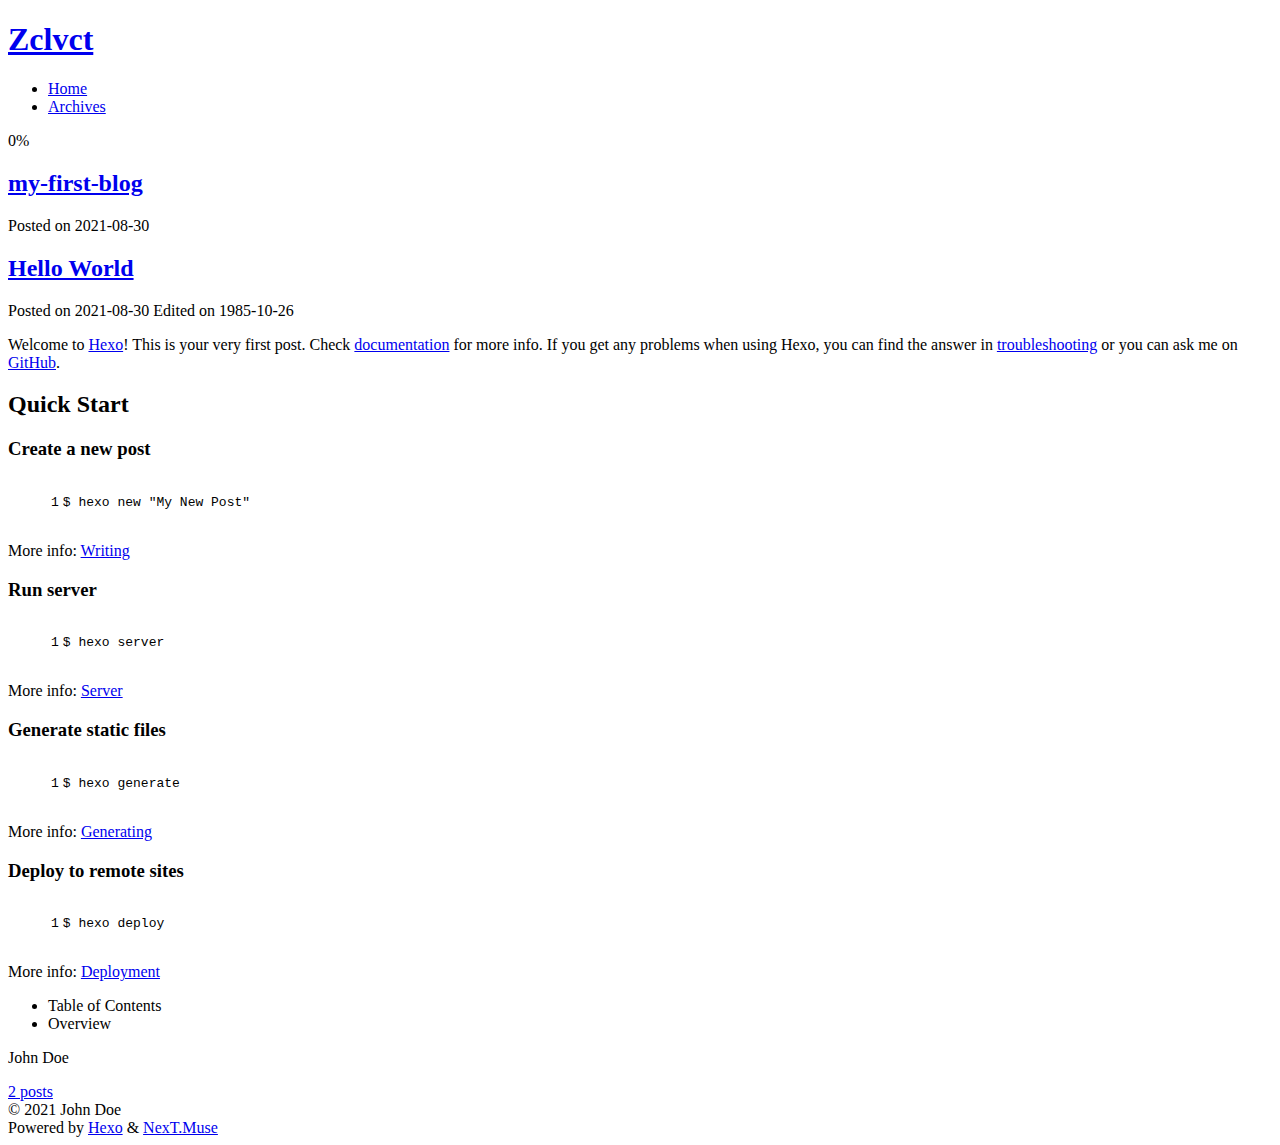
==== commit c60cdc06: "Site updated: 2021-09-08 10:34:11" ====
--- a/index.html
+++ b/index.html
@@ -1,178 +1,253 @@
 <!DOCTYPE html>
-<html>
+<html lang="en">
 <head>
-  <meta charset="utf-8">
-  
-  <meta name="renderer" content="webkit">
-  <meta http-equiv="X-UA-Compatible" content="IE=edge" >
-  <link rel="dns-prefetch" href="http://example.com">
-  <title>Hexo</title>
-  <meta name="viewport" content="width=device-width, initial-scale=1, maximum-scale=1">
+  <meta charset="UTF-8">
+<meta name="viewport" content="width=device-width, initial-scale=1, maximum-scale=2">
+<meta name="theme-color" content="#222">
+<meta name="generator" content="Hexo 5.4.0">
+  <link rel="apple-touch-icon" sizes="180x180" href="/zclvct.io/images/apple-touch-icon-next.png">
+  <link rel="icon" type="image/png" sizes="32x32" href="/zclvct.io/images/favicon-32x32-next.png">
+  <link rel="icon" type="image/png" sizes="16x16" href="/zclvct.io/images/favicon-16x16-next.png">
+  <link rel="mask-icon" href="/zclvct.io/images/logo.svg" color="#222">
+
+<link rel="stylesheet" href="/zclvct.io/css/main.css">
+
+
+<link rel="stylesheet" href="/zclvct.io/lib/font-awesome/css/all.min.css">
+
+<script id="hexo-configurations">
+    var NexT = window.NexT || {};
+    var CONFIG = {"hostname":"zcct123.github.io","root":"/zclvct.io/","scheme":"Muse","version":"7.8.0","exturl":false,"sidebar":{"position":"left","display":"post","padding":18,"offset":12,"onmobile":false},"copycode":{"enable":false,"show_result":false,"style":null},"back2top":{"enable":true,"sidebar":false,"scrollpercent":false},"bookmark":{"enable":false,"color":"#222","save":"auto"},"fancybox":false,"mediumzoom":false,"lazyload":false,"pangu":false,"comments":{"style":"tabs","active":null,"storage":true,"lazyload":false,"nav":null},"algolia":{"hits":{"per_page":10},"labels":{"input_placeholder":"Search for Posts","hits_empty":"We didn't find any results for the search: ${query}","hits_stats":"${hits} results found in ${time} ms"}},"localsearch":{"enable":false,"trigger":"auto","top_n_per_article":1,"unescape":false,"preload":false},"motion":{"enable":true,"async":false,"transition":{"post_block":"fadeIn","post_header":"slideDownIn","post_body":"slideDownIn","coll_header":"slideLeftIn","sidebar":"slideUpIn"}}};
+  </script>
+
   <meta property="og:type" content="website">
-<meta property="og:title" content="Hexo">
-<meta property="og:url" content="http://example.com/index.html">
-<meta property="og:site_name" content="Hexo">
+<meta property="og:title" content="Zclvct">
+<meta property="og:url" content="https://zcct123.github.io/zclvct.io/index.html">
+<meta property="og:site_name" content="Zclvct">
 <meta property="og:locale" content="en_US">
 <meta property="article:author" content="John Doe">
 <meta name="twitter:card" content="summary">
-  
-    <link rel="alternative" href="/atom.xml" title="Hexo" type="application/atom+xml">
-  
-  
-    <link rel="icon" href="/favicon.png">
-  
-  <link rel="stylesheet" type="text/css" href="/./main.0cf68a.css">
-  <style type="text/css">
-  
-    #container.show {
-      background: linear-gradient(200deg,#a0cfe4,#e8c37e);
-    }
+
+<link rel="canonical" href="https://zcct123.github.io/zclvct.io/">
+
+
+<script id="page-configurations">
+  // https://hexo.io/docs/variables.html
+  CONFIG.page = {
+    sidebar: "",
+    isHome : true,
+    isPost : false,
+    lang   : 'en'
+  };
+</script>
+
+  <title>Zclvct</title>
+  
+
+
+
+
+
+
+  <noscript>
+  <style>
+  .use-motion .brand,
+  .use-motion .menu-item,
+  .sidebar-inner,
+  .use-motion .post-block,
+  .use-motion .pagination,
+  .use-motion .comments,
+  .use-motion .post-header,
+  .use-motion .post-body,
+  .use-motion .collection-header { opacity: initial; }
+
+  .use-motion .site-title,
+  .use-motion .site-subtitle {
+    opacity: initial;
+    top: initial;
+  }
+
+  .use-motion .logo-line-before i { left: initial; }
+  .use-motion .logo-line-after i { right: initial; }
   </style>
-  
-
-  
-
-<meta name="generator" content="Hexo 5.4.0"></head>
-
-<body>
-  <div id="container" q-class="show:isCtnShow">
-    <canvas id="anm-canvas" class="anm-canvas"></canvas>
-    <div class="left-col" q-class="show:isShow">
-      
-<div class="overlay" style="background: #4d4d4d"></div>
-<div class="intrude-less">
-	<header id="header" class="inner">
-		<a href="/" class="profilepic">
-			<img src="" class="js-avatar">
-		</a>
-		<hgroup>
-		  <h1 class="header-author"><a href="/"></a></h1>
-		</hgroup>
-		
-
-		<nav class="header-menu">
-			<ul>
-			
-				<li><a href="/">主页</a></li>
-	        
-				<li><a href="/tags/%E9%9A%8F%E7%AC%94/">随笔</a></li>
-	        
-			</ul>
-		</nav>
-		<nav class="header-smart-menu">
-    		
-    			
-    			<a q-on="click: openSlider(e, 'innerArchive')" href="javascript:void(0)">所有文章</a>
-    			
+</noscript>
+
+</head>
+
+<body itemscope itemtype="http://schema.org/WebPage">
+  <div class="container use-motion">
+    <div class="headband"></div>
+
+    <header class="header" itemscope itemtype="http://schema.org/WPHeader">
+      <div class="header-inner"><div class="site-brand-container">
+  <div class="site-nav-toggle">
+    <div class="toggle" aria-label="Toggle navigation bar">
+      <span class="toggle-line toggle-line-first"></span>
+      <span class="toggle-line toggle-line-middle"></span>
+      <span class="toggle-line toggle-line-last"></span>
+    </div>
+  </div>
+
+  <div class="site-meta">
+
+    <a href="/zclvct.io/" class="brand" rel="start">
+      <span class="logo-line-before"><i></i></span>
+      <h1 class="site-title">Zclvct</h1>
+      <span class="logo-line-after"><i></i></span>
+    </a>
+  </div>
+
+  <div class="site-nav-right">
+    <div class="toggle popup-trigger">
+    </div>
+  </div>
+</div>
+
+
+
+
+<nav class="site-nav">
+  <ul id="menu" class="main-menu menu">
+        <li class="menu-item menu-item-home">
+
+    <a href="/zclvct.io/" rel="section"><i class="fa fa-home fa-fw"></i>Home</a>
+
+  </li>
+        <li class="menu-item menu-item-archives">
+
+    <a href="/zclvct.io/archives/" rel="section"><i class="fa fa-archive fa-fw"></i>Archives</a>
+
+  </li>
+  </ul>
+</nav>
+
+
+
+
+</div>
+    </header>
+
+    
+  <div class="back-to-top">
+    <i class="fa fa-arrow-up"></i>
+    <span>0%</span>
+  </div>
+
+
+    <main class="main">
+      <div class="main-inner">
+        <div class="content-wrap">
+          
+
+          <div class="content index posts-expand">
             
-    			
-    			<a q-on="click: openSlider(e, 'friends')" href="javascript:void(0)">友链</a>
-    			
-            
-    			
-    			<a q-on="click: openSlider(e, 'aboutme')" href="javascript:void(0)">关于我</a>
-    			
-            
-		</nav>
-		<nav class="header-nav">
-			<div class="social">
-				
-					<a class="github" target="_blank" href="#" title="github"><i class="icon-github"></i></a>
-		        
-					<a class="weibo" target="_blank" href="#" title="weibo"><i class="icon-weibo"></i></a>
-		        
-					<a class="rss" target="_blank" href="#" title="rss"><i class="icon-rss"></i></a>
-		        
-					<a class="zhihu" target="_blank" href="#" title="zhihu"><i class="icon-zhihu"></i></a>
-		        
-			</div>
-		</nav>
-	</header>		
-</div>
-
+      
+  
+  
+  <article itemscope itemtype="http://schema.org/Article" class="post-block" lang="en">
+    <link itemprop="mainEntityOfPage" href="https://zcct123.github.io/zclvct.io/2021/08/30/my-first-blog/">
+
+    <span hidden itemprop="author" itemscope itemtype="http://schema.org/Person">
+      <meta itemprop="image" content="/zclvct.io/images/avatar.gif">
+      <meta itemprop="name" content="John Doe">
+      <meta itemprop="description" content="">
+    </span>
+
+    <span hidden itemprop="publisher" itemscope itemtype="http://schema.org/Organization">
+      <meta itemprop="name" content="Zclvct">
+    </span>
+      <header class="post-header">
+        <h2 class="post-title" itemprop="name headline">
+          
+            <a href="/zclvct.io/2021/08/30/my-first-blog/" class="post-title-link" itemprop="url">my-first-blog</a>
+        </h2>
+
+        <div class="post-meta">
+            <span class="post-meta-item">
+              <span class="post-meta-item-icon">
+                <i class="far fa-calendar"></i>
+              </span>
+              <span class="post-meta-item-text">Posted on</span>
+
+              <time title="Created: 2021-08-30 14:28:11" itemprop="dateCreated datePublished" datetime="2021-08-30T14:28:11+08:00">2021-08-30</time>
+            </span>
+
+          
+
+        </div>
+      </header>
+
+    
+    
+    
+    <div class="post-body" itemprop="articleBody">
+
+      
+          
+      
     </div>
-    <div class="mid-col" q-class="show:isShow,hide:isShow|isFalse">
-      
-<nav id="mobile-nav">
-  	<div class="overlay js-overlay" style="background: #4d4d4d"></div>
-	<div class="btnctn js-mobile-btnctn">
-  		<div class="slider-trigger list" q-on="click: openSlider(e)"><i class="icon icon-sort"></i></div>
-	</div>
-	<div class="intrude-less">
-		<header id="header" class="inner">
-			<div class="profilepic">
-				<img src="" class="js-avatar">
-			</div>
-			<hgroup>
-			  <h1 class="header-author js-header-author"></h1>
-			</hgroup>
-			
-			
-			
-				
-			
-				
-			
-			
-			
-			<nav class="header-nav">
-				<div class="social">
-					
-						<a class="github" target="_blank" href="#" title="github"><i class="icon-github"></i></a>
-			        
-						<a class="weibo" target="_blank" href="#" title="weibo"><i class="icon-weibo"></i></a>
-			        
-						<a class="rss" target="_blank" href="#" title="rss"><i class="icon-rss"></i></a>
-			        
-						<a class="zhihu" target="_blank" href="#" title="zhihu"><i class="icon-zhihu"></i></a>
-			        
-				</div>
-			</nav>
-
-			<nav class="header-menu js-header-menu">
-				<ul style="width: 50%">
-				
-				
-					<li style="width: 50%"><a href="/">主页</a></li>
-		        
-					<li style="width: 50%"><a href="/tags/%E9%9A%8F%E7%AC%94/">随笔</a></li>
-		        
-				</ul>
-			</nav>
-		</header>				
-	</div>
-	<div class="mobile-mask" style="display:none" q-show="isShow"></div>
-</nav>
-
-      <div id="wrapper" class="body-wrap">
-        <div class="menu-l">
-          <div class="canvas-wrap">
-            <canvas data-colors="#eaeaea" data-sectionHeight="100" data-contentId="js-content" id="myCanvas1" class="anm-canvas"></canvas>
-          </div>
-          <div id="js-content" class="content-ll">
-            
-  
-    <article id="post-hello-world" class="article article-type-post  article-index" itemscope itemprop="blogPost">
-  <div class="article-inner">
-    
-      <header class="article-header">
-        
-  
-    <h1 itemprop="name">
-      <a class="article-title" href="/2021/08/30/hello-world/">Hello World</a>
-    </h1>
-  
-
-        
-        <a href="/2021/08/30/hello-world/" class="archive-article-date">
-  	<time datetime="2021-08-30T05:12:38.467Z" itemprop="datePublished"><i class="icon-calendar icon"></i>2021-08-30</time>
-</a>
-        
+
+    
+    
+    
+      <footer class="post-footer">
+        <div class="post-eof"></div>
+      </footer>
+  </article>
+  
+  
+  
+
+      
+  
+  
+  <article itemscope itemtype="http://schema.org/Article" class="post-block" lang="en">
+    <link itemprop="mainEntityOfPage" href="https://zcct123.github.io/zclvct.io/2021/08/30/hello-world/">
+
+    <span hidden itemprop="author" itemscope itemtype="http://schema.org/Person">
+      <meta itemprop="image" content="/zclvct.io/images/avatar.gif">
+      <meta itemprop="name" content="John Doe">
+      <meta itemprop="description" content="">
+    </span>
+
+    <span hidden itemprop="publisher" itemscope itemtype="http://schema.org/Organization">
+      <meta itemprop="name" content="Zclvct">
+    </span>
+      <header class="post-header">
+        <h2 class="post-title" itemprop="name headline">
+          
+            <a href="/zclvct.io/2021/08/30/hello-world/" class="post-title-link" itemprop="url">Hello World</a>
+        </h2>
+
+        <div class="post-meta">
+            <span class="post-meta-item">
+              <span class="post-meta-item-icon">
+                <i class="far fa-calendar"></i>
+              </span>
+              <span class="post-meta-item-text">Posted on</span>
+
+              <time title="Created: 2021-08-30 13:12:38" itemprop="dateCreated datePublished" datetime="2021-08-30T13:12:38+08:00">2021-08-30</time>
+            </span>
+              <span class="post-meta-item">
+                <span class="post-meta-item-icon">
+                  <i class="far fa-calendar-check"></i>
+                </span>
+                <span class="post-meta-item-text">Edited on</span>
+                <time title="Modified: 1985-10-26 16:15:00" itemprop="dateModified" datetime="1985-10-26T16:15:00+08:00">1985-10-26</time>
+              </span>
+
+          
+
+        </div>
       </header>
-    
-    <div class="article-entry" itemprop="articleBody">
-      
-        <p>Welcome to <a target="_blank" rel="noopener" href="https://hexo.io/">Hexo</a>! This is your very first post. Check <a target="_blank" rel="noopener" href="https://hexo.io/docs/">documentation</a> for more info. If you get any problems when using Hexo, you can find the answer in <a target="_blank" rel="noopener" href="https://hexo.io/docs/troubleshooting.html">troubleshooting</a> or you can ask me on <a target="_blank" rel="noopener" href="https://github.com/hexojs/hexo/issues">GitHub</a>.</p>
+
+    
+    
+    
+    <div class="post-body" itemprop="articleBody">
+
+      
+          <p>Welcome to <a target="_blank" rel="noopener" href="https://hexo.io/">Hexo</a>! This is your very first post. Check <a target="_blank" rel="noopener" href="https://hexo.io/docs/">documentation</a> for more info. If you get any problems when using Hexo, you can find the answer in <a target="_blank" rel="noopener" href="https://hexo.io/docs/troubleshooting.html">troubleshooting</a> or you can ask me on <a target="_blank" rel="noopener" href="https://github.com/hexojs/hexo/issues">GitHub</a>.</p>
 <h2 id="Quick-Start"><a href="#Quick-Start" class="headerlink" title="Quick Start"></a>Quick Start</h2><h3 id="Create-a-new-post"><a href="#Create-a-new-post" class="headerlink" title="Create a new post"></a>Create a new post</h3><figure class="highlight bash"><table><tr><td class="gutter"><pre><span class="line">1</span><br></pre></td><td class="code"><pre><span class="line">$ hexo new <span class="string">&quot;My New Post&quot;</span></span><br></pre></td></tr></table></figure>
 
 <p>More info: <a target="_blank" rel="noopener" href="https://hexo.io/docs/writing.html">Writing</a></p>
@@ -187,292 +262,172 @@
 <p>More info: <a target="_blank" rel="noopener" href="https://hexo.io/docs/one-command-deployment.html">Deployment</a></p>
 
       
-
-      
     </div>
-    <div class="article-info article-info-index">
-      
-      
-      
-
-      
-        <p class="article-more-link">
-          <a class="article-more-a" href="/2021/08/30/hello-world/">展开全文 >></a>
-        </p>
-      
-
-      
-      <div class="clearfix"></div>
+
+    
+    
+    
+      <footer class="post-footer">
+        <div class="post-eof"></div>
+      </footer>
+  </article>
+  
+  
+  
+
+
+  
+
+
+
+          </div>
+          
+
+<script>
+  window.addEventListener('tabs:register', () => {
+    let { activeClass } = CONFIG.comments;
+    if (CONFIG.comments.storage) {
+      activeClass = localStorage.getItem('comments_active') || activeClass;
+    }
+    if (activeClass) {
+      let activeTab = document.querySelector(`a[href="#comment-${activeClass}"]`);
+      if (activeTab) {
+        activeTab.click();
+      }
+    }
+  });
+  if (CONFIG.comments.storage) {
+    window.addEventListener('tabs:click', event => {
+      if (!event.target.matches('.tabs-comment .tab-content .tab-pane')) return;
+      let commentClass = event.target.classList[1];
+      localStorage.setItem('comments_active', commentClass);
+    });
+  }
+</script>
+
+        </div>
+          
+  
+  <div class="toggle sidebar-toggle">
+    <span class="toggle-line toggle-line-first"></span>
+    <span class="toggle-line toggle-line-middle"></span>
+    <span class="toggle-line toggle-line-last"></span>
+  </div>
+
+  <aside class="sidebar">
+    <div class="sidebar-inner">
+
+      <ul class="sidebar-nav motion-element">
+        <li class="sidebar-nav-toc">
+          Table of Contents
+        </li>
+        <li class="sidebar-nav-overview">
+          Overview
+        </li>
+      </ul>
+
+      <!--noindex-->
+      <div class="post-toc-wrap sidebar-panel">
+      </div>
+      <!--/noindex-->
+
+      <div class="site-overview-wrap sidebar-panel">
+        <div class="site-author motion-element" itemprop="author" itemscope itemtype="http://schema.org/Person">
+  <p class="site-author-name" itemprop="name">John Doe</p>
+  <div class="site-description" itemprop="description"></div>
+</div>
+<div class="site-state-wrap motion-element">
+  <nav class="site-state">
+      <div class="site-state-item site-state-posts">
+          <a href="/zclvct.io/archives/">
+        
+          <span class="site-state-item-count">2</span>
+          <span class="site-state-item-name">posts</span>
+        </a>
+      </div>
+  </nav>
+</div>
+
+
+
+      </div>
+
     </div>
-  </div>
-</article>
-
-<aside class="wrap-side-operation">
-    <div class="mod-side-operation">
+  </aside>
+  <div id="sidebar-dimmer"></div>
+
+
+      </div>
+    </main>
+
+    <footer class="footer">
+      <div class="footer-inner">
         
-        <div class="jump-container" id="js-jump-container" style="display:none;">
-            <a href="javascript:void(0)" class="mod-side-operation__jump-to-top">
-                <i class="icon-font icon-back"></i>
-            </a>
-            <div id="js-jump-plan-container" class="jump-plan-container" style="top: -11px;">
-                <i class="icon-font icon-plane jump-plane"></i>
-            </div>
-        </div>
+
         
+
+<div class="copyright">
+  
+  &copy; 
+  <span itemprop="copyrightYear">2021</span>
+  <span class="with-love">
+    <i class="fa fa-heart"></i>
+  </span>
+  <span class="author" itemprop="copyrightHolder">John Doe</span>
+</div>
+  <div class="powered-by">Powered by <a href="https://hexo.io/" class="theme-link" rel="noopener" target="_blank">Hexo</a> & <a href="https://muse.theme-next.org/" class="theme-link" rel="noopener" target="_blank">NexT.Muse</a>
+  </div>
+
         
-    </div>
-</aside>
-
-
-
-
-  
-  
-
-
-          </div>
-        </div>
+
+
+
+
+
+
+
+
       </div>
-      <footer id="footer">
-  <div class="outer">
-    <div id="footer-info">
-    	<div class="footer-left">
-    		&copy; 2021 John Doe
-    	</div>
-      	<div class="footer-right">
-      		<a href="http://hexo.io/" target="_blank">Hexo</a>  Theme <a href="https://github.com/litten/hexo-theme-yilia" target="_blank">Yilia</a> by Litten
-      	</div>
-    </div>
-  </div>
-</footer>
-    </div>
-    <script>
-	var yiliaConfig = {
-		mathjax: false,
-		isHome: true,
-		isPost: false,
-		isArchive: false,
-		isTag: false,
-		isCategory: false,
-		open_in_new: false,
-		toc_hide_index: true,
-		root: "/",
-		innerArchive: true,
-		showTags: false
-	}
-</script>
-
-<script>!function(t){function n(e){if(r[e])return r[e].exports;var i=r[e]={exports:{},id:e,loaded:!1};return t[e].call(i.exports,i,i.exports,n),i.loaded=!0,i.exports}var r={};n.m=t,n.c=r,n.p="./",n(0)}([function(t,n,r){r(195),t.exports=r(191)},function(t,n,r){var e=r(3),i=r(52),o=r(27),u=r(28),c=r(53),f="prototype",a=function(t,n,r){var s,l,h,v,p=t&a.F,d=t&a.G,y=t&a.S,g=t&a.P,b=t&a.B,m=d?e:y?e[n]||(e[n]={}):(e[n]||{})[f],x=d?i:i[n]||(i[n]={}),w=x[f]||(x[f]={});d&&(r=n);for(s in r)l=!p&&m&&void 0!==m[s],h=(l?m:r)[s],v=b&&l?c(h,e):g&&"function"==typeof h?c(Function.call,h):h,m&&u(m,s,h,t&a.U),x[s]!=h&&o(x,s,v),g&&w[s]!=h&&(w[s]=h)};e.core=i,a.F=1,a.G=2,a.S=4,a.P=8,a.B=16,a.W=32,a.U=64,a.R=128,t.exports=a},function(t,n,r){var e=r(6);t.exports=function(t){if(!e(t))throw TypeError(t+" is not an object!");return t}},function(t,n){var r=t.exports="undefined"!=typeof window&&window.Math==Math?window:"undefined"!=typeof self&&self.Math==Math?self:Function("return this")();"number"==typeof __g&&(__g=r)},function(t,n){t.exports=function(t){try{return!!t()}catch(t){return!0}}},function(t,n){var r=t.exports="undefined"!=typeof window&&window.Math==Math?window:"undefined"!=typeof self&&self.Math==Math?self:Function("return this")();"number"==typeof __g&&(__g=r)},function(t,n){t.exports=function(t){return"object"==typeof t?null!==t:"function"==typeof t}},function(t,n,r){var e=r(126)("wks"),i=r(76),o=r(3).Symbol,u="function"==typeof o;(t.exports=function(t){return e[t]||(e[t]=u&&o[t]||(u?o:i)("Symbol."+t))}).store=e},function(t,n){var r={}.hasOwnProperty;t.exports=function(t,n){return r.call(t,n)}},function(t,n,r){var e=r(94),i=r(33);t.exports=function(t){return e(i(t))}},function(t,n,r){t.exports=!r(4)(function(){return 7!=Object.defineProperty({},"a",{get:function(){return 7}}).a})},function(t,n,r){var e=r(2),i=r(167),o=r(50),u=Object.defineProperty;n.f=r(10)?Object.defineProperty:function(t,n,r){if(e(t),n=o(n,!0),e(r),i)try{return u(t,n,r)}catch(t){}if("get"in r||"set"in r)throw TypeError("Accessors not supported!");return"value"in r&&(t[n]=r.value),t}},function(t,n,r){t.exports=!r(18)(function(){return 7!=Object.defineProperty({},"a",{get:function(){return 7}}).a})},function(t,n,r){var e=r(14),i=r(22);t.exports=r(12)?function(t,n,r){return e.f(t,n,i(1,r))}:function(t,n,r){return t[n]=r,t}},function(t,n,r){var e=r(20),i=r(58),o=r(42),u=Object.defineProperty;n.f=r(12)?Object.defineProperty:function(t,n,r){if(e(t),n=o(n,!0),e(r),i)try{return u(t,n,r)}catch(t){}if("get"in r||"set"in r)throw TypeError("Accessors not supported!");return"value"in r&&(t[n]=r.value),t}},function(t,n,r){var e=r(40)("wks"),i=r(23),o=r(5).Symbol,u="function"==typeof o;(t.exports=function(t){return e[t]||(e[t]=u&&o[t]||(u?o:i)("Symbol."+t))}).store=e},function(t,n,r){var e=r(67),i=Math.min;t.exports=function(t){return t>0?i(e(t),9007199254740991):0}},function(t,n,r){var e=r(46);t.exports=function(t){return Object(e(t))}},function(t,n){t.exports=function(t){try{return!!t()}catch(t){return!0}}},function(t,n,r){var e=r(63),i=r(34);t.exports=Object.keys||function(t){return e(t,i)}},function(t,n,r){var e=r(21);t.exports=function(t){if(!e(t))throw TypeError(t+" is not an object!");return t}},function(t,n){t.exports=function(t){return"object"==typeof t?null!==t:"function"==typeof t}},function(t,n){t.exports=function(t,n){return{enumerable:!(1&t),configurable:!(2&t),writable:!(4&t),value:n}}},function(t,n){var r=0,e=Math.random();t.exports=function(t){return"Symbol(".concat(void 0===t?"":t,")_",(++r+e).toString(36))}},function(t,n){var r={}.hasOwnProperty;t.exports=function(t,n){return r.call(t,n)}},function(t,n){var r=t.exports={version:"2.4.0"};"number"==typeof __e&&(__e=r)},function(t,n){t.exports=function(t){if("function"!=typeof t)throw TypeError(t+" is not a function!");return t}},function(t,n,r){var e=r(11),i=r(66);t.exports=r(10)?function(t,n,r){return e.f(t,n,i(1,r))}:function(t,n,r){return t[n]=r,t}},function(t,n,r){var e=r(3),i=r(27),o=r(24),u=r(76)("src"),c="toString",f=Function[c],a=(""+f).split(c);r(52).inspectSource=function(t){return f.call(t)},(t.exports=function(t,n,r,c){var f="function"==typeof r;f&&(o(r,"name")||i(r,"name",n)),t[n]!==r&&(f&&(o(r,u)||i(r,u,t[n]?""+t[n]:a.join(String(n)))),t===e?t[n]=r:c?t[n]?t[n]=r:i(t,n,r):(delete t[n],i(t,n,r)))})(Function.prototype,c,function(){return"function"==typeof this&&this[u]||f.call(this)})},function(t,n,r){var e=r(1),i=r(4),o=r(46),u=function(t,n,r,e){var i=String(o(t)),u="<"+n;return""!==r&&(u+=" "+r+'="'+String(e).replace(/"/g,"&quot;")+'"'),u+">"+i+"</"+n+">"};t.exports=function(t,n){var r={};r[t]=n(u),e(e.P+e.F*i(function(){var n=""[t]('"');return n!==n.toLowerCase()||n.split('"').length>3}),"String",r)}},function(t,n,r){var e=r(115),i=r(46);t.exports=function(t){return e(i(t))}},function(t,n,r){var e=r(116),i=r(66),o=r(30),u=r(50),c=r(24),f=r(167),a=Object.getOwnPropertyDescriptor;n.f=r(10)?a:function(t,n){if(t=o(t),n=u(n,!0),f)try{return a(t,n)}catch(t){}if(c(t,n))return i(!e.f.call(t,n),t[n])}},function(t,n,r){var e=r(24),i=r(17),o=r(145)("IE_PROTO"),u=Object.prototype;t.exports=Object.getPrototypeOf||function(t){return t=i(t),e(t,o)?t[o]:"function"==typeof t.constructor&&t instanceof t.constructor?t.constructor.prototype:t instanceof Object?u:null}},function(t,n){t.exports=function(t){if(void 0==t)throw TypeError("Can't call method on  "+t);return t}},function(t,n){t.exports="constructor,hasOwnProperty,isPrototypeOf,propertyIsEnumerable,toLocaleString,toString,valueOf".split(",")},function(t,n){t.exports={}},function(t,n){t.exports=!0},function(t,n){n.f={}.propertyIsEnumerable},function(t,n,r){var e=r(14).f,i=r(8),o=r(15)("toStringTag");t.exports=function(t,n,r){t&&!i(t=r?t:t.prototype,o)&&e(t,o,{configurable:!0,value:n})}},function(t,n,r){var e=r(40)("keys"),i=r(23);t.exports=function(t){return e[t]||(e[t]=i(t))}},function(t,n,r){var e=r(5),i="__core-js_shared__",o=e[i]||(e[i]={});t.exports=function(t){return o[t]||(o[t]={})}},function(t,n){var r=Math.ceil,e=Math.floor;t.exports=function(t){return isNaN(t=+t)?0:(t>0?e:r)(t)}},function(t,n,r){var e=r(21);t.exports=function(t,n){if(!e(t))return t;var r,i;if(n&&"function"==typeof(r=t.toString)&&!e(i=r.call(t)))return i;if("function"==typeof(r=t.valueOf)&&!e(i=r.call(t)))return i;if(!n&&"function"==typeof(r=t.toString)&&!e(i=r.call(t)))return i;throw TypeError("Can't convert object to primitive value")}},function(t,n,r){var e=r(5),i=r(25),o=r(36),u=r(44),c=r(14).f;t.exports=function(t){var n=i.Symbol||(i.Symbol=o?{}:e.Symbol||{});"_"==t.charAt(0)||t in n||c(n,t,{value:u.f(t)})}},function(t,n,r){n.f=r(15)},function(t,n){var r={}.toString;t.exports=function(t){return r.call(t).slice(8,-1)}},function(t,n){t.exports=function(t){if(void 0==t)throw TypeError("Can't call method on  "+t);return t}},function(t,n,r){var e=r(4);t.exports=function(t,n){return!!t&&e(function(){n?t.call(null,function(){},1):t.call(null)})}},function(t,n,r){var e=r(53),i=r(115),o=r(17),u=r(16),c=r(203);t.exports=function(t,n){var r=1==t,f=2==t,a=3==t,s=4==t,l=6==t,h=5==t||l,v=n||c;return function(n,c,p){for(var d,y,g=o(n),b=i(g),m=e(c,p,3),x=u(b.length),w=0,S=r?v(n,x):f?v(n,0):void 0;x>w;w++)if((h||w in b)&&(d=b[w],y=m(d,w,g),t))if(r)S[w]=y;else if(y)switch(t){case 3:return!0;case 5:return d;case 6:return w;case 2:S.push(d)}else if(s)return!1;return l?-1:a||s?s:S}}},function(t,n,r){var e=r(1),i=r(52),o=r(4);t.exports=function(t,n){var r=(i.Object||{})[t]||Object[t],u={};u[t]=n(r),e(e.S+e.F*o(function(){r(1)}),"Object",u)}},function(t,n,r){var e=r(6);t.exports=function(t,n){if(!e(t))return t;var r,i;if(n&&"function"==typeof(r=t.toString)&&!e(i=r.call(t)))return i;if("function"==typeof(r=t.valueOf)&&!e(i=r.call(t)))return i;if(!n&&"function"==typeof(r=t.toString)&&!e(i=r.call(t)))return i;throw TypeError("Can't convert object to primitive value")}},function(t,n,r){var e=r(5),i=r(25),o=r(91),u=r(13),c="prototype",f=function(t,n,r){var a,s,l,h=t&f.F,v=t&f.G,p=t&f.S,d=t&f.P,y=t&f.B,g=t&f.W,b=v?i:i[n]||(i[n]={}),m=b[c],x=v?e:p?e[n]:(e[n]||{})[c];v&&(r=n);for(a in r)(s=!h&&x&&void 0!==x[a])&&a in b||(l=s?x[a]:r[a],b[a]=v&&"function"!=typeof x[a]?r[a]:y&&s?o(l,e):g&&x[a]==l?function(t){var n=function(n,r,e){if(this instanceof t){switch(arguments.length){case 0:return new t;case 1:return new t(n);case 2:return new t(n,r)}return new t(n,r,e)}return t.apply(this,arguments)};return n[c]=t[c],n}(l):d&&"function"==typeof l?o(Function.call,l):l,d&&((b.virtual||(b.virtual={}))[a]=l,t&f.R&&m&&!m[a]&&u(m,a,l)))};f.F=1,f.G=2,f.S=4,f.P=8,f.B=16,f.W=32,f.U=64,f.R=128,t.exports=f},function(t,n){var r=t.exports={version:"2.4.0"};"number"==typeof __e&&(__e=r)},function(t,n,r){var e=r(26);t.exports=function(t,n,r){if(e(t),void 0===n)return t;switch(r){case 1:return function(r){return t.call(n,r)};case 2:return function(r,e){return t.call(n,r,e)};case 3:return function(r,e,i){return t.call(n,r,e,i)}}return function(){return t.apply(n,arguments)}}},function(t,n,r){var e=r(183),i=r(1),o=r(126)("metadata"),u=o.store||(o.store=new(r(186))),c=function(t,n,r){var i=u.get(t);if(!i){if(!r)return;u.set(t,i=new e)}var o=i.get(n);if(!o){if(!r)return;i.set(n,o=new e)}return o},f=function(t,n,r){var e=c(n,r,!1);return void 0!==e&&e.has(t)},a=function(t,n,r){var e=c(n,r,!1);return void 0===e?void 0:e.get(t)},s=function(t,n,r,e){c(r,e,!0).set(t,n)},l=function(t,n){var r=c(t,n,!1),e=[];return r&&r.forEach(function(t,n){e.push(n)}),e},h=function(t){return void 0===t||"symbol"==typeof t?t:String(t)},v=function(t){i(i.S,"Reflect",t)};t.exports={store:u,map:c,has:f,get:a,set:s,keys:l,key:h,exp:v}},function(t,n,r){"use strict";if(r(10)){var e=r(69),i=r(3),o=r(4),u=r(1),c=r(127),f=r(152),a=r(53),s=r(68),l=r(66),h=r(27),v=r(73),p=r(67),d=r(16),y=r(75),g=r(50),b=r(24),m=r(180),x=r(114),w=r(6),S=r(17),_=r(137),O=r(70),E=r(32),P=r(71).f,j=r(154),F=r(76),M=r(7),A=r(48),N=r(117),T=r(146),I=r(155),k=r(80),L=r(123),R=r(74),C=r(130),D=r(160),U=r(11),W=r(31),G=U.f,B=W.f,V=i.RangeError,z=i.TypeError,q=i.Uint8Array,K="ArrayBuffer",J="Shared"+K,Y="BYTES_PER_ELEMENT",H="prototype",$=Array[H],X=f.ArrayBuffer,Q=f.DataView,Z=A(0),tt=A(2),nt=A(3),rt=A(4),et=A(5),it=A(6),ot=N(!0),ut=N(!1),ct=I.values,ft=I.keys,at=I.entries,st=$.lastIndexOf,lt=$.reduce,ht=$.reduceRight,vt=$.join,pt=$.sort,dt=$.slice,yt=$.toString,gt=$.toLocaleString,bt=M("iterator"),mt=M("toStringTag"),xt=F("typed_constructor"),wt=F("def_constructor"),St=c.CONSTR,_t=c.TYPED,Ot=c.VIEW,Et="Wrong length!",Pt=A(1,function(t,n){return Tt(T(t,t[wt]),n)}),jt=o(function(){return 1===new q(new Uint16Array([1]).buffer)[0]}),Ft=!!q&&!!q[H].set&&o(function(){new q(1).set({})}),Mt=function(t,n){if(void 0===t)throw z(Et);var r=+t,e=d(t);if(n&&!m(r,e))throw V(Et);return e},At=function(t,n){var r=p(t);if(r<0||r%n)throw V("Wrong offset!");return r},Nt=function(t){if(w(t)&&_t in t)return t;throw z(t+" is not a typed array!")},Tt=function(t,n){if(!(w(t)&&xt in t))throw z("It is not a typed array constructor!");return new t(n)},It=function(t,n){return kt(T(t,t[wt]),n)},kt=function(t,n){for(var r=0,e=n.length,i=Tt(t,e);e>r;)i[r]=n[r++];return i},Lt=function(t,n,r){G(t,n,{get:function(){return this._d[r]}})},Rt=function(t){var n,r,e,i,o,u,c=S(t),f=arguments.length,s=f>1?arguments[1]:void 0,l=void 0!==s,h=j(c);if(void 0!=h&&!_(h)){for(u=h.call(c),e=[],n=0;!(o=u.next()).done;n++)e.push(o.value);c=e}for(l&&f>2&&(s=a(s,arguments[2],2)),n=0,r=d(c.length),i=Tt(this,r);r>n;n++)i[n]=l?s(c[n],n):c[n];return i},Ct=function(){for(var t=0,n=arguments.length,r=Tt(this,n);n>t;)r[t]=arguments[t++];return r},Dt=!!q&&o(function(){gt.call(new q(1))}),Ut=function(){return gt.apply(Dt?dt.call(Nt(this)):Nt(this),arguments)},Wt={copyWithin:function(t,n){return D.call(Nt(this),t,n,arguments.length>2?arguments[2]:void 0)},every:function(t){return rt(Nt(this),t,arguments.length>1?arguments[1]:void 0)},fill:function(t){return C.apply(Nt(this),arguments)},filter:function(t){return It(this,tt(Nt(this),t,arguments.length>1?arguments[1]:void 0))},find:function(t){return et(Nt(this),t,arguments.length>1?arguments[1]:void 0)},findIndex:function(t){return it(Nt(this),t,arguments.length>1?arguments[1]:void 0)},forEach:function(t){Z(Nt(this),t,arguments.length>1?arguments[1]:void 0)},indexOf:function(t){return ut(Nt(this),t,arguments.length>1?arguments[1]:void 0)},includes:function(t){return ot(Nt(this),t,arguments.length>1?arguments[1]:void 0)},join:function(t){return vt.apply(Nt(this),arguments)},lastIndexOf:function(t){return st.apply(Nt(this),arguments)},map:function(t){return Pt(Nt(this),t,arguments.length>1?arguments[1]:void 0)},reduce:function(t){return lt.apply(Nt(this),arguments)},reduceRight:function(t){return ht.apply(Nt(this),arguments)},reverse:function(){for(var t,n=this,r=Nt(n).length,e=Math.floor(r/2),i=0;i<e;)t=n[i],n[i++]=n[--r],n[r]=t;return n},some:function(t){return nt(Nt(this),t,arguments.length>1?arguments[1]:void 0)},sort:function(t){return pt.call(Nt(this),t)},subarray:function(t,n){var r=Nt(this),e=r.length,i=y(t,e);return new(T(r,r[wt]))(r.buffer,r.byteOffset+i*r.BYTES_PER_ELEMENT,d((void 0===n?e:y(n,e))-i))}},Gt=function(t,n){return It(this,dt.call(Nt(this),t,n))},Bt=function(t){Nt(this);var n=At(arguments[1],1),r=this.length,e=S(t),i=d(e.length),o=0;if(i+n>r)throw V(Et);for(;o<i;)this[n+o]=e[o++]},Vt={entries:function(){return at.call(Nt(this))},keys:function(){return ft.call(Nt(this))},values:function(){return ct.call(Nt(this))}},zt=function(t,n){return w(t)&&t[_t]&&"symbol"!=typeof n&&n in t&&String(+n)==String(n)},qt=function(t,n){return zt(t,n=g(n,!0))?l(2,t[n]):B(t,n)},Kt=function(t,n,r){return!(zt(t,n=g(n,!0))&&w(r)&&b(r,"value"))||b(r,"get")||b(r,"set")||r.configurable||b(r,"writable")&&!r.writable||b(r,"enumerable")&&!r.enumerable?G(t,n,r):(t[n]=r.value,t)};St||(W.f=qt,U.f=Kt),u(u.S+u.F*!St,"Object",{getOwnPropertyDescriptor:qt,defineProperty:Kt}),o(function(){yt.call({})})&&(yt=gt=function(){return vt.call(this)});var Jt=v({},Wt);v(Jt,Vt),h(Jt,bt,Vt.values),v(Jt,{slice:Gt,set:Bt,constructor:function(){},toString:yt,toLocaleString:Ut}),Lt(Jt,"buffer","b"),Lt(Jt,"byteOffset","o"),Lt(Jt,"byteLength","l"),Lt(Jt,"length","e"),G(Jt,mt,{get:function(){return this[_t]}}),t.exports=function(t,n,r,f){f=!!f;var a=t+(f?"Clamped":"")+"Array",l="Uint8Array"!=a,v="get"+t,p="set"+t,y=i[a],g=y||{},b=y&&E(y),m=!y||!c.ABV,S={},_=y&&y[H],j=function(t,r){var e=t._d;return e.v[v](r*n+e.o,jt)},F=function(t,r,e){var i=t._d;f&&(e=(e=Math.round(e))<0?0:e>255?255:255&e),i.v[p](r*n+i.o,e,jt)},M=function(t,n){G(t,n,{get:function(){return j(this,n)},set:function(t){return F(this,n,t)},enumerable:!0})};m?(y=r(function(t,r,e,i){s(t,y,a,"_d");var o,u,c,f,l=0,v=0;if(w(r)){if(!(r instanceof X||(f=x(r))==K||f==J))return _t in r?kt(y,r):Rt.call(y,r);o=r,v=At(e,n);var p=r.byteLength;if(void 0===i){if(p%n)throw V(Et);if((u=p-v)<0)throw V(Et)}else if((u=d(i)*n)+v>p)throw V(Et);c=u/n}else c=Mt(r,!0),u=c*n,o=new X(u);for(h(t,"_d",{b:o,o:v,l:u,e:c,v:new Q(o)});l<c;)M(t,l++)}),_=y[H]=O(Jt),h(_,"constructor",y)):L(function(t){new y(null),new y(t)},!0)||(y=r(function(t,r,e,i){s(t,y,a);var o;return w(r)?r instanceof X||(o=x(r))==K||o==J?void 0!==i?new g(r,At(e,n),i):void 0!==e?new g(r,At(e,n)):new g(r):_t in r?kt(y,r):Rt.call(y,r):new g(Mt(r,l))}),Z(b!==Function.prototype?P(g).concat(P(b)):P(g),function(t){t in y||h(y,t,g[t])}),y[H]=_,e||(_.constructor=y));var A=_[bt],N=!!A&&("values"==A.name||void 0==A.name),T=Vt.values;h(y,xt,!0),h(_,_t,a),h(_,Ot,!0),h(_,wt,y),(f?new y(1)[mt]==a:mt in _)||G(_,mt,{get:function(){return a}}),S[a]=y,u(u.G+u.W+u.F*(y!=g),S),u(u.S,a,{BYTES_PER_ELEMENT:n,from:Rt,of:Ct}),Y in _||h(_,Y,n),u(u.P,a,Wt),R(a),u(u.P+u.F*Ft,a,{set:Bt}),u(u.P+u.F*!N,a,Vt),u(u.P+u.F*(_.toString!=yt),a,{toString:yt}),u(u.P+u.F*o(function(){new y(1).slice()}),a,{slice:Gt}),u(u.P+u.F*(o(function(){return[1,2].toLocaleString()!=new y([1,2]).toLocaleString()})||!o(function(){_.toLocaleString.call([1,2])})),a,{toLocaleString:Ut}),k[a]=N?A:T,e||N||h(_,bt,T)}}else t.exports=function(){}},function(t,n){var r={}.toString;t.exports=function(t){return r.call(t).slice(8,-1)}},function(t,n,r){var e=r(21),i=r(5).document,o=e(i)&&e(i.createElement);t.exports=function(t){return o?i.createElement(t):{}}},function(t,n,r){t.exports=!r(12)&&!r(18)(function(){return 7!=Object.defineProperty(r(57)("div"),"a",{get:function(){return 7}}).a})},function(t,n,r){"use strict";var e=r(36),i=r(51),o=r(64),u=r(13),c=r(8),f=r(35),a=r(96),s=r(38),l=r(103),h=r(15)("iterator"),v=!([].keys&&"next"in[].keys()),p="keys",d="values",y=function(){return this};t.exports=function(t,n,r,g,b,m,x){a(r,n,g);var w,S,_,O=function(t){if(!v&&t in F)return F[t];switch(t){case p:case d:return function(){return new r(this,t)}}return function(){return new r(this,t)}},E=n+" Iterator",P=b==d,j=!1,F=t.prototype,M=F[h]||F["@@iterator"]||b&&F[b],A=M||O(b),N=b?P?O("entries"):A:void 0,T="Array"==n?F.entries||M:M;if(T&&(_=l(T.call(new t)))!==Object.prototype&&(s(_,E,!0),e||c(_,h)||u(_,h,y)),P&&M&&M.name!==d&&(j=!0,A=function(){return M.call(this)}),e&&!x||!v&&!j&&F[h]||u(F,h,A),f[n]=A,f[E]=y,b)if(w={values:P?A:O(d),keys:m?A:O(p),entries:N},x)for(S in w)S in F||o(F,S,w[S]);else i(i.P+i.F*(v||j),n,w);return w}},function(t,n,r){var e=r(20),i=r(100),o=r(34),u=r(39)("IE_PROTO"),c=function(){},f="prototype",a=function(){var t,n=r(57)("iframe"),e=o.length;for(n.style.display="none",r(93).appendChild(n),n.src="javascript:",t=n.contentWindow.document,t.open(),t.write("<script>document.F=Object<\/script>"),t.close(),a=t.F;e--;)delete a[f][o[e]];return a()};t.exports=Object.create||function(t,n){var r;return null!==t?(c[f]=e(t),r=new c,c[f]=null,r[u]=t):r=a(),void 0===n?r:i(r,n)}},function(t,n,r){var e=r(63),i=r(34).concat("length","prototype");n.f=Object.getOwnPropertyNames||function(t){return e(t,i)}},function(t,n){n.f=Object.getOwnPropertySymbols},function(t,n,r){var e=r(8),i=r(9),o=r(90)(!1),u=r(39)("IE_PROTO");t.exports=function(t,n){var r,c=i(t),f=0,a=[];for(r in c)r!=u&&e(c,r)&&a.push(r);for(;n.length>f;)e(c,r=n[f++])&&(~o(a,r)||a.push(r));return a}},function(t,n,r){t.exports=r(13)},function(t,n,r){var e=r(76)("meta"),i=r(6),o=r(24),u=r(11).f,c=0,f=Object.isExtensible||function(){return!0},a=!r(4)(function(){return f(Object.preventExtensions({}))}),s=function(t){u(t,e,{value:{i:"O"+ ++c,w:{}}})},l=function(t,n){if(!i(t))return"symbol"==typeof t?t:("string"==typeof t?"S":"P")+t;if(!o(t,e)){if(!f(t))return"F";if(!n)return"E";s(t)}return t[e].i},h=function(t,n){if(!o(t,e)){if(!f(t))return!0;if(!n)return!1;s(t)}return t[e].w},v=function(t){return a&&p.NEED&&f(t)&&!o(t,e)&&s(t),t},p=t.exports={KEY:e,NEED:!1,fastKey:l,getWeak:h,onFreeze:v}},function(t,n){t.exports=function(t,n){return{enumerable:!(1&t),configurable:!(2&t),writable:!(4&t),value:n}}},function(t,n){var r=Math.ceil,e=Math.floor;t.exports=function(t){return isNaN(t=+t)?0:(t>0?e:r)(t)}},function(t,n){t.exports=function(t,n,r,e){if(!(t instanceof n)||void 0!==e&&e in t)throw TypeError(r+": incorrect invocation!");return t}},function(t,n){t.exports=!1},function(t,n,r){var e=r(2),i=r(173),o=r(133),u=r(145)("IE_PROTO"),c=function(){},f="prototype",a=function(){var t,n=r(132)("iframe"),e=o.length;for(n.style.display="none",r(135).appendChild(n),n.src="javascript:",t=n.contentWindow.document,t.open(),t.write("<script>document.F=Object<\/script>"),t.close(),a=t.F;e--;)delete a[f][o[e]];return a()};t.exports=Object.create||function(t,n){var r;return null!==t?(c[f]=e(t),r=new c,c[f]=null,r[u]=t):r=a(),void 0===n?r:i(r,n)}},function(t,n,r){var e=r(175),i=r(133).concat("length","prototype");n.f=Object.getOwnPropertyNames||function(t){return e(t,i)}},function(t,n,r){var e=r(175),i=r(133);t.exports=Object.keys||function(t){return e(t,i)}},function(t,n,r){var e=r(28);t.exports=function(t,n,r){for(var i in n)e(t,i,n[i],r);return t}},function(t,n,r){"use strict";var e=r(3),i=r(11),o=r(10),u=r(7)("species");t.exports=function(t){var n=e[t];o&&n&&!n[u]&&i.f(n,u,{configurable:!0,get:function(){return this}})}},function(t,n,r){var e=r(67),i=Math.max,o=Math.min;t.exports=function(t,n){return t=e(t),t<0?i(t+n,0):o(t,n)}},function(t,n){var r=0,e=Math.random();t.exports=function(t){return"Symbol(".concat(void 0===t?"":t,")_",(++r+e).toString(36))}},function(t,n,r){var e=r(33);t.exports=function(t){return Object(e(t))}},function(t,n,r){var e=r(7)("unscopables"),i=Array.prototype;void 0==i[e]&&r(27)(i,e,{}),t.exports=function(t){i[e][t]=!0}},function(t,n,r){var e=r(53),i=r(169),o=r(137),u=r(2),c=r(16),f=r(154),a={},s={},n=t.exports=function(t,n,r,l,h){var v,p,d,y,g=h?function(){return t}:f(t),b=e(r,l,n?2:1),m=0;if("function"!=typeof g)throw TypeError(t+" is not iterable!");if(o(g)){for(v=c(t.length);v>m;m++)if((y=n?b(u(p=t[m])[0],p[1]):b(t[m]))===a||y===s)return y}else for(d=g.call(t);!(p=d.next()).done;)if((y=i(d,b,p.value,n))===a||y===s)return y};n.BREAK=a,n.RETURN=s},function(t,n){t.exports={}},function(t,n,r){var e=r(11).f,i=r(24),o=r(7)("toStringTag");t.exports=function(t,n,r){t&&!i(t=r?t:t.prototype,o)&&e(t,o,{configurable:!0,value:n})}},function(t,n,r){var e=r(1),i=r(46),o=r(4),u=r(150),c="["+u+"]",f="​-",a=RegExp("^"+c+c+"*"),s=RegExp(c+c+"*$"),l=function(t,n,r){var i={},c=o(function(){return!!u[t]()||f[t]()!=f}),a=i[t]=c?n(h):u[t];r&&(i[r]=a),e(e.P+e.F*c,"String",i)},h=l.trim=function(t,n){return t=String(i(t)),1&n&&(t=t.replace(a,"")),2&n&&(t=t.replace(s,"")),t};t.exports=l},function(t,n,r){t.exports={default:r(86),__esModule:!0}},function(t,n,r){t.exports={default:r(87),__esModule:!0}},function(t,n,r){"use strict";function e(t){return t&&t.__esModule?t:{default:t}}n.__esModule=!0;var i=r(84),o=e(i),u=r(83),c=e(u),f="function"==typeof c.default&&"symbol"==typeof o.default?function(t){return typeof t}:function(t){return t&&"function"==typeof c.default&&t.constructor===c.default&&t!==c.default.prototype?"symbol":typeof t};n.default="function"==typeof c.default&&"symbol"===f(o.default)?function(t){return void 0===t?"undefined":f(t)}:function(t){return t&&"function"==typeof c.default&&t.constructor===c.default&&t!==c.default.prototype?"symbol":void 0===t?"undefined":f(t)}},function(t,n,r){r(110),r(108),r(111),r(112),t.exports=r(25).Symbol},function(t,n,r){r(109),r(113),t.exports=r(44).f("iterator")},function(t,n){t.exports=function(t){if("function"!=typeof t)throw TypeError(t+" is not a function!");return t}},function(t,n){t.exports=function(){}},function(t,n,r){var e=r(9),i=r(106),o=r(105);t.exports=function(t){return function(n,r,u){var c,f=e(n),a=i(f.length),s=o(u,a);if(t&&r!=r){for(;a>s;)if((c=f[s++])!=c)return!0}else for(;a>s;s++)if((t||s in f)&&f[s]===r)return t||s||0;return!t&&-1}}},function(t,n,r){var e=r(88);t.exports=function(t,n,r){if(e(t),void 0===n)return t;switch(r){case 1:return function(r){return t.call(n,r)};case 2:return function(r,e){return t.call(n,r,e)};case 3:return function(r,e,i){return t.call(n,r,e,i)}}return function(){return t.apply(n,arguments)}}},function(t,n,r){var e=r(19),i=r(62),o=r(37);t.exports=function(t){var n=e(t),r=i.f;if(r)for(var u,c=r(t),f=o.f,a=0;c.length>a;)f.call(t,u=c[a++])&&n.push(u);return n}},function(t,n,r){t.exports=r(5).document&&document.documentElement},function(t,n,r){var e=r(56);t.exports=Object("z").propertyIsEnumerable(0)?Object:function(t){return"String"==e(t)?t.split(""):Object(t)}},function(t,n,r){var e=r(56);t.exports=Array.isArray||function(t){return"Array"==e(t)}},function(t,n,r){"use strict";var e=r(60),i=r(22),o=r(38),u={};r(13)(u,r(15)("iterator"),function(){return this}),t.exports=function(t,n,r){t.prototype=e(u,{next:i(1,r)}),o(t,n+" Iterator")}},function(t,n){t.exports=function(t,n){return{value:n,done:!!t}}},function(t,n,r){var e=r(19),i=r(9);t.exports=function(t,n){for(var r,o=i(t),u=e(o),c=u.length,f=0;c>f;)if(o[r=u[f++]]===n)return r}},function(t,n,r){var e=r(23)("meta"),i=r(21),o=r(8),u=r(14).f,c=0,f=Object.isExtensible||function(){return!0},a=!r(18)(function(){return f(Object.preventExtensions({}))}),s=function(t){u(t,e,{value:{i:"O"+ ++c,w:{}}})},l=function(t,n){if(!i(t))return"symbol"==typeof t?t:("string"==typeof t?"S":"P")+t;if(!o(t,e)){if(!f(t))return"F";if(!n)return"E";s(t)}return t[e].i},h=function(t,n){if(!o(t,e)){if(!f(t))return!0;if(!n)return!1;s(t)}return t[e].w},v=function(t){return a&&p.NEED&&f(t)&&!o(t,e)&&s(t),t},p=t.exports={KEY:e,NEED:!1,fastKey:l,getWeak:h,onFreeze:v}},function(t,n,r){var e=r(14),i=r(20),o=r(19);t.exports=r(12)?Object.defineProperties:function(t,n){i(t);for(var r,u=o(n),c=u.length,f=0;c>f;)e.f(t,r=u[f++],n[r]);return t}},function(t,n,r){var e=r(37),i=r(22),o=r(9),u=r(42),c=r(8),f=r(58),a=Object.getOwnPropertyDescriptor;n.f=r(12)?a:function(t,n){if(t=o(t),n=u(n,!0),f)try{return a(t,n)}catch(t){}if(c(t,n))return i(!e.f.call(t,n),t[n])}},function(t,n,r){var e=r(9),i=r(61).f,o={}.toString,u="object"==typeof window&&window&&Object.getOwnPropertyNames?Object.getOwnPropertyNames(window):[],c=function(t){try{return i(t)}catch(t){return u.slice()}};t.exports.f=function(t){return u&&"[object Window]"==o.call(t)?c(t):i(e(t))}},function(t,n,r){var e=r(8),i=r(77),o=r(39)("IE_PROTO"),u=Object.prototype;t.exports=Object.getPrototypeOf||function(t){return t=i(t),e(t,o)?t[o]:"function"==typeof t.constructor&&t instanceof t.constructor?t.constructor.prototype:t instanceof Object?u:null}},function(t,n,r){var e=r(41),i=r(33);t.exports=function(t){return function(n,r){var o,u,c=String(i(n)),f=e(r),a=c.length;return f<0||f>=a?t?"":void 0:(o=c.charCodeAt(f),o<55296||o>56319||f+1===a||(u=c.charCodeAt(f+1))<56320||u>57343?t?c.charAt(f):o:t?c.slice(f,f+2):u-56320+(o-55296<<10)+65536)}}},function(t,n,r){var e=r(41),i=Math.max,o=Math.min;t.exports=function(t,n){return t=e(t),t<0?i(t+n,0):o(t,n)}},function(t,n,r){var e=r(41),i=Math.min;t.exports=function(t){return t>0?i(e(t),9007199254740991):0}},function(t,n,r){"use strict";var e=r(89),i=r(97),o=r(35),u=r(9);t.exports=r(59)(Array,"Array",function(t,n){this._t=u(t),this._i=0,this._k=n},function(){var t=this._t,n=this._k,r=this._i++;return!t||r>=t.length?(this._t=void 0,i(1)):"keys"==n?i(0,r):"values"==n?i(0,t[r]):i(0,[r,t[r]])},"values"),o.Arguments=o.Array,e("keys"),e("values"),e("entries")},function(t,n){},function(t,n,r){"use strict";var e=r(104)(!0);r(59)(String,"String",function(t){this._t=String(t),this._i=0},function(){var t,n=this._t,r=this._i;return r>=n.length?{value:void 0,done:!0}:(t=e(n,r),this._i+=t.length,{value:t,done:!1})})},function(t,n,r){"use strict";var e=r(5),i=r(8),o=r(12),u=r(51),c=r(64),f=r(99).KEY,a=r(18),s=r(40),l=r(38),h=r(23),v=r(15),p=r(44),d=r(43),y=r(98),g=r(92),b=r(95),m=r(20),x=r(9),w=r(42),S=r(22),_=r(60),O=r(102),E=r(101),P=r(14),j=r(19),F=E.f,M=P.f,A=O.f,N=e.Symbol,T=e.JSON,I=T&&T.stringify,k="prototype",L=v("_hidden"),R=v("toPrimitive"),C={}.propertyIsEnumerable,D=s("symbol-registry"),U=s("symbols"),W=s("op-symbols"),G=Object[k],B="function"==typeof N,V=e.QObject,z=!V||!V[k]||!V[k].findChild,q=o&&a(function(){return 7!=_(M({},"a",{get:function(){return M(this,"a",{value:7}).a}})).a})?function(t,n,r){var e=F(G,n);e&&delete G[n],M(t,n,r),e&&t!==G&&M(G,n,e)}:M,K=function(t){var n=U[t]=_(N[k]);return n._k=t,n},J=B&&"symbol"==typeof N.iterator?function(t){return"symbol"==typeof t}:function(t){return t instanceof N},Y=function(t,n,r){return t===G&&Y(W,n,r),m(t),n=w(n,!0),m(r),i(U,n)?(r.enumerable?(i(t,L)&&t[L][n]&&(t[L][n]=!1),r=_(r,{enumerable:S(0,!1)})):(i(t,L)||M(t,L,S(1,{})),t[L][n]=!0),q(t,n,r)):M(t,n,r)},H=function(t,n){m(t);for(var r,e=g(n=x(n)),i=0,o=e.length;o>i;)Y(t,r=e[i++],n[r]);return t},$=function(t,n){return void 0===n?_(t):H(_(t),n)},X=function(t){var n=C.call(this,t=w(t,!0));return!(this===G&&i(U,t)&&!i(W,t))&&(!(n||!i(this,t)||!i(U,t)||i(this,L)&&this[L][t])||n)},Q=function(t,n){if(t=x(t),n=w(n,!0),t!==G||!i(U,n)||i(W,n)){var r=F(t,n);return!r||!i(U,n)||i(t,L)&&t[L][n]||(r.enumerable=!0),r}},Z=function(t){for(var n,r=A(x(t)),e=[],o=0;r.length>o;)i(U,n=r[o++])||n==L||n==f||e.push(n);return e},tt=function(t){for(var n,r=t===G,e=A(r?W:x(t)),o=[],u=0;e.length>u;)!i(U,n=e[u++])||r&&!i(G,n)||o.push(U[n]);return o};B||(N=function(){if(this instanceof N)throw TypeError("Symbol is not a constructor!");var t=h(arguments.length>0?arguments[0]:void 0),n=function(r){this===G&&n.call(W,r),i(this,L)&&i(this[L],t)&&(this[L][t]=!1),q(this,t,S(1,r))};return o&&z&&q(G,t,{configurable:!0,set:n}),K(t)},c(N[k],"toString",function(){return this._k}),E.f=Q,P.f=Y,r(61).f=O.f=Z,r(37).f=X,r(62).f=tt,o&&!r(36)&&c(G,"propertyIsEnumerable",X,!0),p.f=function(t){return K(v(t))}),u(u.G+u.W+u.F*!B,{Symbol:N});for(var nt="hasInstance,isConcatSpreadable,iterator,match,replace,search,species,split,toPrimitive,toStringTag,unscopables".split(","),rt=0;nt.length>rt;)v(nt[rt++]);for(var nt=j(v.store),rt=0;nt.length>rt;)d(nt[rt++]);u(u.S+u.F*!B,"Symbol",{for:function(t){return i(D,t+="")?D[t]:D[t]=N(t)},keyFor:function(t){if(J(t))return y(D,t);throw TypeError(t+" is not a symbol!")},useSetter:function(){z=!0},useSimple:function(){z=!1}}),u(u.S+u.F*!B,"Object",{create:$,defineProperty:Y,defineProperties:H,getOwnPropertyDescriptor:Q,getOwnPropertyNames:Z,getOwnPropertySymbols:tt}),T&&u(u.S+u.F*(!B||a(function(){var t=N();return"[null]"!=I([t])||"{}"!=I({a:t})||"{}"!=I(Object(t))})),"JSON",{stringify:function(t){if(void 0!==t&&!J(t)){for(var n,r,e=[t],i=1;arguments.length>i;)e.push(arguments[i++]);return n=e[1],"function"==typeof n&&(r=n),!r&&b(n)||(n=function(t,n){if(r&&(n=r.call(this,t,n)),!J(n))return n}),e[1]=n,I.apply(T,e)}}}),N[k][R]||r(13)(N[k],R,N[k].valueOf),l(N,"Symbol"),l(Math,"Math",!0),l(e.JSON,"JSON",!0)},function(t,n,r){r(43)("asyncIterator")},function(t,n,r){r(43)("observable")},function(t,n,r){r(107);for(var e=r(5),i=r(13),o=r(35),u=r(15)("toStringTag"),c=["NodeList","DOMTokenList","MediaList","StyleSheetList","CSSRuleList"],f=0;f<5;f++){var a=c[f],s=e[a],l=s&&s.prototype;l&&!l[u]&&i(l,u,a),o[a]=o.Array}},function(t,n,r){var e=r(45),i=r(7)("toStringTag"),o="Arguments"==e(function(){return arguments}()),u=function(t,n){try{return t[n]}catch(t){}};t.exports=function(t){var n,r,c;return void 0===t?"Undefined":null===t?"Null":"string"==typeof(r=u(n=Object(t),i))?r:o?e(n):"Object"==(c=e(n))&&"function"==typeof n.callee?"Arguments":c}},function(t,n,r){var e=r(45);t.exports=Object("z").propertyIsEnumerable(0)?Object:function(t){return"String"==e(t)?t.split(""):Object(t)}},function(t,n){n.f={}.propertyIsEnumerable},function(t,n,r){var e=r(30),i=r(16),o=r(75);t.exports=function(t){return function(n,r,u){var c,f=e(n),a=i(f.length),s=o(u,a);if(t&&r!=r){for(;a>s;)if((c=f[s++])!=c)return!0}else for(;a>s;s++)if((t||s in f)&&f[s]===r)return t||s||0;return!t&&-1}}},function(t,n,r){"use strict";var e=r(3),i=r(1),o=r(28),u=r(73),c=r(65),f=r(79),a=r(68),s=r(6),l=r(4),h=r(123),v=r(81),p=r(136);t.exports=function(t,n,r,d,y,g){var b=e[t],m=b,x=y?"set":"add",w=m&&m.prototype,S={},_=function(t){var n=w[t];o(w,t,"delete"==t?function(t){return!(g&&!s(t))&&n.call(this,0===t?0:t)}:"has"==t?function(t){return!(g&&!s(t))&&n.call(this,0===t?0:t)}:"get"==t?function(t){return g&&!s(t)?void 0:n.call(this,0===t?0:t)}:"add"==t?function(t){return n.call(this,0===t?0:t),this}:function(t,r){return n.call(this,0===t?0:t,r),this})};if("function"==typeof m&&(g||w.forEach&&!l(function(){(new m).entries().next()}))){var O=new m,E=O[x](g?{}:-0,1)!=O,P=l(function(){O.has(1)}),j=h(function(t){new m(t)}),F=!g&&l(function(){for(var t=new m,n=5;n--;)t[x](n,n);return!t.has(-0)});j||(m=n(function(n,r){a(n,m,t);var e=p(new b,n,m);return void 0!=r&&f(r,y,e[x],e),e}),m.prototype=w,w.constructor=m),(P||F)&&(_("delete"),_("has"),y&&_("get")),(F||E)&&_(x),g&&w.clear&&delete w.clear}else m=d.getConstructor(n,t,y,x),u(m.prototype,r),c.NEED=!0;return v(m,t),S[t]=m,i(i.G+i.W+i.F*(m!=b),S),g||d.setStrong(m,t,y),m}},function(t,n,r){"use strict";var e=r(27),i=r(28),o=r(4),u=r(46),c=r(7);t.exports=function(t,n,r){var f=c(t),a=r(u,f,""[t]),s=a[0],l=a[1];o(function(){var n={};return n[f]=function(){return 7},7!=""[t](n)})&&(i(String.prototype,t,s),e(RegExp.prototype,f,2==n?function(t,n){return l.call(t,this,n)}:function(t){return l.call(t,this)}))}
-},function(t,n,r){"use strict";var e=r(2);t.exports=function(){var t=e(this),n="";return t.global&&(n+="g"),t.ignoreCase&&(n+="i"),t.multiline&&(n+="m"),t.unicode&&(n+="u"),t.sticky&&(n+="y"),n}},function(t,n){t.exports=function(t,n,r){var e=void 0===r;switch(n.length){case 0:return e?t():t.call(r);case 1:return e?t(n[0]):t.call(r,n[0]);case 2:return e?t(n[0],n[1]):t.call(r,n[0],n[1]);case 3:return e?t(n[0],n[1],n[2]):t.call(r,n[0],n[1],n[2]);case 4:return e?t(n[0],n[1],n[2],n[3]):t.call(r,n[0],n[1],n[2],n[3])}return t.apply(r,n)}},function(t,n,r){var e=r(6),i=r(45),o=r(7)("match");t.exports=function(t){var n;return e(t)&&(void 0!==(n=t[o])?!!n:"RegExp"==i(t))}},function(t,n,r){var e=r(7)("iterator"),i=!1;try{var o=[7][e]();o.return=function(){i=!0},Array.from(o,function(){throw 2})}catch(t){}t.exports=function(t,n){if(!n&&!i)return!1;var r=!1;try{var o=[7],u=o[e]();u.next=function(){return{done:r=!0}},o[e]=function(){return u},t(o)}catch(t){}return r}},function(t,n,r){t.exports=r(69)||!r(4)(function(){var t=Math.random();__defineSetter__.call(null,t,function(){}),delete r(3)[t]})},function(t,n){n.f=Object.getOwnPropertySymbols},function(t,n,r){var e=r(3),i="__core-js_shared__",o=e[i]||(e[i]={});t.exports=function(t){return o[t]||(o[t]={})}},function(t,n,r){for(var e,i=r(3),o=r(27),u=r(76),c=u("typed_array"),f=u("view"),a=!(!i.ArrayBuffer||!i.DataView),s=a,l=0,h="Int8Array,Uint8Array,Uint8ClampedArray,Int16Array,Uint16Array,Int32Array,Uint32Array,Float32Array,Float64Array".split(",");l<9;)(e=i[h[l++]])?(o(e.prototype,c,!0),o(e.prototype,f,!0)):s=!1;t.exports={ABV:a,CONSTR:s,TYPED:c,VIEW:f}},function(t,n){"use strict";var r={versions:function(){var t=window.navigator.userAgent;return{trident:t.indexOf("Trident")>-1,presto:t.indexOf("Presto")>-1,webKit:t.indexOf("AppleWebKit")>-1,gecko:t.indexOf("Gecko")>-1&&-1==t.indexOf("KHTML"),mobile:!!t.match(/AppleWebKit.*Mobile.*/),ios:!!t.match(/\(i[^;]+;( U;)? CPU.+Mac OS X/),android:t.indexOf("Android")>-1||t.indexOf("Linux")>-1,iPhone:t.indexOf("iPhone")>-1||t.indexOf("Mac")>-1,iPad:t.indexOf("iPad")>-1,webApp:-1==t.indexOf("Safari"),weixin:-1==t.indexOf("MicroMessenger")}}()};t.exports=r},function(t,n,r){"use strict";var e=r(85),i=function(t){return t&&t.__esModule?t:{default:t}}(e),o=function(){function t(t,n,e){return n||e?String.fromCharCode(n||e):r[t]||t}function n(t){return e[t]}var r={"&quot;":'"',"&lt;":"<","&gt;":">","&amp;":"&","&nbsp;":" "},e={};for(var u in r)e[r[u]]=u;return r["&apos;"]="'",e["'"]="&#39;",{encode:function(t){return t?(""+t).replace(/['<> "&]/g,n).replace(/\r?\n/g,"<br/>").replace(/\s/g,"&nbsp;"):""},decode:function(n){return n?(""+n).replace(/<br\s*\/?>/gi,"\n").replace(/&quot;|&lt;|&gt;|&amp;|&nbsp;|&apos;|&#(\d+);|&#(\d+)/g,t).replace(/\u00a0/g," "):""},encodeBase16:function(t){if(!t)return t;t+="";for(var n=[],r=0,e=t.length;e>r;r++)n.push(t.charCodeAt(r).toString(16).toUpperCase());return n.join("")},encodeBase16forJSON:function(t){if(!t)return t;t=t.replace(/[\u4E00-\u9FBF]/gi,function(t){return escape(t).replace("%u","\\u")});for(var n=[],r=0,e=t.length;e>r;r++)n.push(t.charCodeAt(r).toString(16).toUpperCase());return n.join("")},decodeBase16:function(t){if(!t)return t;t+="";for(var n=[],r=0,e=t.length;e>r;r+=2)n.push(String.fromCharCode("0x"+t.slice(r,r+2)));return n.join("")},encodeObject:function(t){if(t instanceof Array)for(var n=0,r=t.length;r>n;n++)t[n]=o.encodeObject(t[n]);else if("object"==(void 0===t?"undefined":(0,i.default)(t)))for(var e in t)t[e]=o.encodeObject(t[e]);else if("string"==typeof t)return o.encode(t);return t},loadScript:function(t){var n=document.createElement("script");document.getElementsByTagName("body")[0].appendChild(n),n.setAttribute("src",t)},addLoadEvent:function(t){var n=window.onload;"function"!=typeof window.onload?window.onload=t:window.onload=function(){n(),t()}}}}();t.exports=o},function(t,n,r){"use strict";var e=r(17),i=r(75),o=r(16);t.exports=function(t){for(var n=e(this),r=o(n.length),u=arguments.length,c=i(u>1?arguments[1]:void 0,r),f=u>2?arguments[2]:void 0,a=void 0===f?r:i(f,r);a>c;)n[c++]=t;return n}},function(t,n,r){"use strict";var e=r(11),i=r(66);t.exports=function(t,n,r){n in t?e.f(t,n,i(0,r)):t[n]=r}},function(t,n,r){var e=r(6),i=r(3).document,o=e(i)&&e(i.createElement);t.exports=function(t){return o?i.createElement(t):{}}},function(t,n){t.exports="constructor,hasOwnProperty,isPrototypeOf,propertyIsEnumerable,toLocaleString,toString,valueOf".split(",")},function(t,n,r){var e=r(7)("match");t.exports=function(t){var n=/./;try{"/./"[t](n)}catch(r){try{return n[e]=!1,!"/./"[t](n)}catch(t){}}return!0}},function(t,n,r){t.exports=r(3).document&&document.documentElement},function(t,n,r){var e=r(6),i=r(144).set;t.exports=function(t,n,r){var o,u=n.constructor;return u!==r&&"function"==typeof u&&(o=u.prototype)!==r.prototype&&e(o)&&i&&i(t,o),t}},function(t,n,r){var e=r(80),i=r(7)("iterator"),o=Array.prototype;t.exports=function(t){return void 0!==t&&(e.Array===t||o[i]===t)}},function(t,n,r){var e=r(45);t.exports=Array.isArray||function(t){return"Array"==e(t)}},function(t,n,r){"use strict";var e=r(70),i=r(66),o=r(81),u={};r(27)(u,r(7)("iterator"),function(){return this}),t.exports=function(t,n,r){t.prototype=e(u,{next:i(1,r)}),o(t,n+" Iterator")}},function(t,n,r){"use strict";var e=r(69),i=r(1),o=r(28),u=r(27),c=r(24),f=r(80),a=r(139),s=r(81),l=r(32),h=r(7)("iterator"),v=!([].keys&&"next"in[].keys()),p="keys",d="values",y=function(){return this};t.exports=function(t,n,r,g,b,m,x){a(r,n,g);var w,S,_,O=function(t){if(!v&&t in F)return F[t];switch(t){case p:case d:return function(){return new r(this,t)}}return function(){return new r(this,t)}},E=n+" Iterator",P=b==d,j=!1,F=t.prototype,M=F[h]||F["@@iterator"]||b&&F[b],A=M||O(b),N=b?P?O("entries"):A:void 0,T="Array"==n?F.entries||M:M;if(T&&(_=l(T.call(new t)))!==Object.prototype&&(s(_,E,!0),e||c(_,h)||u(_,h,y)),P&&M&&M.name!==d&&(j=!0,A=function(){return M.call(this)}),e&&!x||!v&&!j&&F[h]||u(F,h,A),f[n]=A,f[E]=y,b)if(w={values:P?A:O(d),keys:m?A:O(p),entries:N},x)for(S in w)S in F||o(F,S,w[S]);else i(i.P+i.F*(v||j),n,w);return w}},function(t,n){var r=Math.expm1;t.exports=!r||r(10)>22025.465794806718||r(10)<22025.465794806718||-2e-17!=r(-2e-17)?function(t){return 0==(t=+t)?t:t>-1e-6&&t<1e-6?t+t*t/2:Math.exp(t)-1}:r},function(t,n){t.exports=Math.sign||function(t){return 0==(t=+t)||t!=t?t:t<0?-1:1}},function(t,n,r){var e=r(3),i=r(151).set,o=e.MutationObserver||e.WebKitMutationObserver,u=e.process,c=e.Promise,f="process"==r(45)(u);t.exports=function(){var t,n,r,a=function(){var e,i;for(f&&(e=u.domain)&&e.exit();t;){i=t.fn,t=t.next;try{i()}catch(e){throw t?r():n=void 0,e}}n=void 0,e&&e.enter()};if(f)r=function(){u.nextTick(a)};else if(o){var s=!0,l=document.createTextNode("");new o(a).observe(l,{characterData:!0}),r=function(){l.data=s=!s}}else if(c&&c.resolve){var h=c.resolve();r=function(){h.then(a)}}else r=function(){i.call(e,a)};return function(e){var i={fn:e,next:void 0};n&&(n.next=i),t||(t=i,r()),n=i}}},function(t,n,r){var e=r(6),i=r(2),o=function(t,n){if(i(t),!e(n)&&null!==n)throw TypeError(n+": can't set as prototype!")};t.exports={set:Object.setPrototypeOf||("__proto__"in{}?function(t,n,e){try{e=r(53)(Function.call,r(31).f(Object.prototype,"__proto__").set,2),e(t,[]),n=!(t instanceof Array)}catch(t){n=!0}return function(t,r){return o(t,r),n?t.__proto__=r:e(t,r),t}}({},!1):void 0),check:o}},function(t,n,r){var e=r(126)("keys"),i=r(76);t.exports=function(t){return e[t]||(e[t]=i(t))}},function(t,n,r){var e=r(2),i=r(26),o=r(7)("species");t.exports=function(t,n){var r,u=e(t).constructor;return void 0===u||void 0==(r=e(u)[o])?n:i(r)}},function(t,n,r){var e=r(67),i=r(46);t.exports=function(t){return function(n,r){var o,u,c=String(i(n)),f=e(r),a=c.length;return f<0||f>=a?t?"":void 0:(o=c.charCodeAt(f),o<55296||o>56319||f+1===a||(u=c.charCodeAt(f+1))<56320||u>57343?t?c.charAt(f):o:t?c.slice(f,f+2):u-56320+(o-55296<<10)+65536)}}},function(t,n,r){var e=r(122),i=r(46);t.exports=function(t,n,r){if(e(n))throw TypeError("String#"+r+" doesn't accept regex!");return String(i(t))}},function(t,n,r){"use strict";var e=r(67),i=r(46);t.exports=function(t){var n=String(i(this)),r="",o=e(t);if(o<0||o==1/0)throw RangeError("Count can't be negative");for(;o>0;(o>>>=1)&&(n+=n))1&o&&(r+=n);return r}},function(t,n){t.exports="\t\n\v\f\r   ᠎             　\u2028\u2029\ufeff"},function(t,n,r){var e,i,o,u=r(53),c=r(121),f=r(135),a=r(132),s=r(3),l=s.process,h=s.setImmediate,v=s.clearImmediate,p=s.MessageChannel,d=0,y={},g="onreadystatechange",b=function(){var t=+this;if(y.hasOwnProperty(t)){var n=y[t];delete y[t],n()}},m=function(t){b.call(t.data)};h&&v||(h=function(t){for(var n=[],r=1;arguments.length>r;)n.push(arguments[r++]);return y[++d]=function(){c("function"==typeof t?t:Function(t),n)},e(d),d},v=function(t){delete y[t]},"process"==r(45)(l)?e=function(t){l.nextTick(u(b,t,1))}:p?(i=new p,o=i.port2,i.port1.onmessage=m,e=u(o.postMessage,o,1)):s.addEventListener&&"function"==typeof postMessage&&!s.importScripts?(e=function(t){s.postMessage(t+"","*")},s.addEventListener("message",m,!1)):e=g in a("script")?function(t){f.appendChild(a("script"))[g]=function(){f.removeChild(this),b.call(t)}}:function(t){setTimeout(u(b,t,1),0)}),t.exports={set:h,clear:v}},function(t,n,r){"use strict";var e=r(3),i=r(10),o=r(69),u=r(127),c=r(27),f=r(73),a=r(4),s=r(68),l=r(67),h=r(16),v=r(71).f,p=r(11).f,d=r(130),y=r(81),g="ArrayBuffer",b="DataView",m="prototype",x="Wrong length!",w="Wrong index!",S=e[g],_=e[b],O=e.Math,E=e.RangeError,P=e.Infinity,j=S,F=O.abs,M=O.pow,A=O.floor,N=O.log,T=O.LN2,I="buffer",k="byteLength",L="byteOffset",R=i?"_b":I,C=i?"_l":k,D=i?"_o":L,U=function(t,n,r){var e,i,o,u=Array(r),c=8*r-n-1,f=(1<<c)-1,a=f>>1,s=23===n?M(2,-24)-M(2,-77):0,l=0,h=t<0||0===t&&1/t<0?1:0;for(t=F(t),t!=t||t===P?(i=t!=t?1:0,e=f):(e=A(N(t)/T),t*(o=M(2,-e))<1&&(e--,o*=2),t+=e+a>=1?s/o:s*M(2,1-a),t*o>=2&&(e++,o/=2),e+a>=f?(i=0,e=f):e+a>=1?(i=(t*o-1)*M(2,n),e+=a):(i=t*M(2,a-1)*M(2,n),e=0));n>=8;u[l++]=255&i,i/=256,n-=8);for(e=e<<n|i,c+=n;c>0;u[l++]=255&e,e/=256,c-=8);return u[--l]|=128*h,u},W=function(t,n,r){var e,i=8*r-n-1,o=(1<<i)-1,u=o>>1,c=i-7,f=r-1,a=t[f--],s=127&a;for(a>>=7;c>0;s=256*s+t[f],f--,c-=8);for(e=s&(1<<-c)-1,s>>=-c,c+=n;c>0;e=256*e+t[f],f--,c-=8);if(0===s)s=1-u;else{if(s===o)return e?NaN:a?-P:P;e+=M(2,n),s-=u}return(a?-1:1)*e*M(2,s-n)},G=function(t){return t[3]<<24|t[2]<<16|t[1]<<8|t[0]},B=function(t){return[255&t]},V=function(t){return[255&t,t>>8&255]},z=function(t){return[255&t,t>>8&255,t>>16&255,t>>24&255]},q=function(t){return U(t,52,8)},K=function(t){return U(t,23,4)},J=function(t,n,r){p(t[m],n,{get:function(){return this[r]}})},Y=function(t,n,r,e){var i=+r,o=l(i);if(i!=o||o<0||o+n>t[C])throw E(w);var u=t[R]._b,c=o+t[D],f=u.slice(c,c+n);return e?f:f.reverse()},H=function(t,n,r,e,i,o){var u=+r,c=l(u);if(u!=c||c<0||c+n>t[C])throw E(w);for(var f=t[R]._b,a=c+t[D],s=e(+i),h=0;h<n;h++)f[a+h]=s[o?h:n-h-1]},$=function(t,n){s(t,S,g);var r=+n,e=h(r);if(r!=e)throw E(x);return e};if(u.ABV){if(!a(function(){new S})||!a(function(){new S(.5)})){S=function(t){return new j($(this,t))};for(var X,Q=S[m]=j[m],Z=v(j),tt=0;Z.length>tt;)(X=Z[tt++])in S||c(S,X,j[X]);o||(Q.constructor=S)}var nt=new _(new S(2)),rt=_[m].setInt8;nt.setInt8(0,2147483648),nt.setInt8(1,2147483649),!nt.getInt8(0)&&nt.getInt8(1)||f(_[m],{setInt8:function(t,n){rt.call(this,t,n<<24>>24)},setUint8:function(t,n){rt.call(this,t,n<<24>>24)}},!0)}else S=function(t){var n=$(this,t);this._b=d.call(Array(n),0),this[C]=n},_=function(t,n,r){s(this,_,b),s(t,S,b);var e=t[C],i=l(n);if(i<0||i>e)throw E("Wrong offset!");if(r=void 0===r?e-i:h(r),i+r>e)throw E(x);this[R]=t,this[D]=i,this[C]=r},i&&(J(S,k,"_l"),J(_,I,"_b"),J(_,k,"_l"),J(_,L,"_o")),f(_[m],{getInt8:function(t){return Y(this,1,t)[0]<<24>>24},getUint8:function(t){return Y(this,1,t)[0]},getInt16:function(t){var n=Y(this,2,t,arguments[1]);return(n[1]<<8|n[0])<<16>>16},getUint16:function(t){var n=Y(this,2,t,arguments[1]);return n[1]<<8|n[0]},getInt32:function(t){return G(Y(this,4,t,arguments[1]))},getUint32:function(t){return G(Y(this,4,t,arguments[1]))>>>0},getFloat32:function(t){return W(Y(this,4,t,arguments[1]),23,4)},getFloat64:function(t){return W(Y(this,8,t,arguments[1]),52,8)},setInt8:function(t,n){H(this,1,t,B,n)},setUint8:function(t,n){H(this,1,t,B,n)},setInt16:function(t,n){H(this,2,t,V,n,arguments[2])},setUint16:function(t,n){H(this,2,t,V,n,arguments[2])},setInt32:function(t,n){H(this,4,t,z,n,arguments[2])},setUint32:function(t,n){H(this,4,t,z,n,arguments[2])},setFloat32:function(t,n){H(this,4,t,K,n,arguments[2])},setFloat64:function(t,n){H(this,8,t,q,n,arguments[2])}});y(S,g),y(_,b),c(_[m],u.VIEW,!0),n[g]=S,n[b]=_},function(t,n,r){var e=r(3),i=r(52),o=r(69),u=r(182),c=r(11).f;t.exports=function(t){var n=i.Symbol||(i.Symbol=o?{}:e.Symbol||{});"_"==t.charAt(0)||t in n||c(n,t,{value:u.f(t)})}},function(t,n,r){var e=r(114),i=r(7)("iterator"),o=r(80);t.exports=r(52).getIteratorMethod=function(t){if(void 0!=t)return t[i]||t["@@iterator"]||o[e(t)]}},function(t,n,r){"use strict";var e=r(78),i=r(170),o=r(80),u=r(30);t.exports=r(140)(Array,"Array",function(t,n){this._t=u(t),this._i=0,this._k=n},function(){var t=this._t,n=this._k,r=this._i++;return!t||r>=t.length?(this._t=void 0,i(1)):"keys"==n?i(0,r):"values"==n?i(0,t[r]):i(0,[r,t[r]])},"values"),o.Arguments=o.Array,e("keys"),e("values"),e("entries")},function(t,n){function r(t,n){t.classList?t.classList.add(n):t.className+=" "+n}t.exports=r},function(t,n){function r(t,n){if(t.classList)t.classList.remove(n);else{var r=new RegExp("(^|\\b)"+n.split(" ").join("|")+"(\\b|$)","gi");t.className=t.className.replace(r," ")}}t.exports=r},function(t,n){function r(){throw new Error("setTimeout has not been defined")}function e(){throw new Error("clearTimeout has not been defined")}function i(t){if(s===setTimeout)return setTimeout(t,0);if((s===r||!s)&&setTimeout)return s=setTimeout,setTimeout(t,0);try{return s(t,0)}catch(n){try{return s.call(null,t,0)}catch(n){return s.call(this,t,0)}}}function o(t){if(l===clearTimeout)return clearTimeout(t);if((l===e||!l)&&clearTimeout)return l=clearTimeout,clearTimeout(t);try{return l(t)}catch(n){try{return l.call(null,t)}catch(n){return l.call(this,t)}}}function u(){d&&v&&(d=!1,v.length?p=v.concat(p):y=-1,p.length&&c())}function c(){if(!d){var t=i(u);d=!0;for(var n=p.length;n;){for(v=p,p=[];++y<n;)v&&v[y].run();y=-1,n=p.length}v=null,d=!1,o(t)}}function f(t,n){this.fun=t,this.array=n}function a(){}var s,l,h=t.exports={};!function(){try{s="function"==typeof setTimeout?setTimeout:r}catch(t){s=r}try{l="function"==typeof clearTimeout?clearTimeout:e}catch(t){l=e}}();var v,p=[],d=!1,y=-1;h.nextTick=function(t){var n=new Array(arguments.length-1);if(arguments.length>1)for(var r=1;r<arguments.length;r++)n[r-1]=arguments[r];p.push(new f(t,n)),1!==p.length||d||i(c)},f.prototype.run=function(){this.fun.apply(null,this.array)},h.title="browser",h.browser=!0,h.env={},h.argv=[],h.version="",h.versions={},h.on=a,h.addListener=a,h.once=a,h.off=a,h.removeListener=a,h.removeAllListeners=a,h.emit=a,h.prependListener=a,h.prependOnceListener=a,h.listeners=function(t){return[]},h.binding=function(t){throw new Error("process.binding is not supported")},h.cwd=function(){return"/"},h.chdir=function(t){throw new Error("process.chdir is not supported")},h.umask=function(){return 0}},function(t,n,r){var e=r(45);t.exports=function(t,n){if("number"!=typeof t&&"Number"!=e(t))throw TypeError(n);return+t}},function(t,n,r){"use strict";var e=r(17),i=r(75),o=r(16);t.exports=[].copyWithin||function(t,n){var r=e(this),u=o(r.length),c=i(t,u),f=i(n,u),a=arguments.length>2?arguments[2]:void 0,s=Math.min((void 0===a?u:i(a,u))-f,u-c),l=1;for(f<c&&c<f+s&&(l=-1,f+=s-1,c+=s-1);s-- >0;)f in r?r[c]=r[f]:delete r[c],c+=l,f+=l;return r}},function(t,n,r){var e=r(79);t.exports=function(t,n){var r=[];return e(t,!1,r.push,r,n),r}},function(t,n,r){var e=r(26),i=r(17),o=r(115),u=r(16);t.exports=function(t,n,r,c,f){e(n);var a=i(t),s=o(a),l=u(a.length),h=f?l-1:0,v=f?-1:1;if(r<2)for(;;){if(h in s){c=s[h],h+=v;break}if(h+=v,f?h<0:l<=h)throw TypeError("Reduce of empty array with no initial value")}for(;f?h>=0:l>h;h+=v)h in s&&(c=n(c,s[h],h,a));return c}},function(t,n,r){"use strict";var e=r(26),i=r(6),o=r(121),u=[].slice,c={},f=function(t,n,r){if(!(n in c)){for(var e=[],i=0;i<n;i++)e[i]="a["+i+"]";c[n]=Function("F,a","return new F("+e.join(",")+")")}return c[n](t,r)};t.exports=Function.bind||function(t){var n=e(this),r=u.call(arguments,1),c=function(){var e=r.concat(u.call(arguments));return this instanceof c?f(n,e.length,e):o(n,e,t)};return i(n.prototype)&&(c.prototype=n.prototype),c}},function(t,n,r){"use strict";var e=r(11).f,i=r(70),o=r(73),u=r(53),c=r(68),f=r(46),a=r(79),s=r(140),l=r(170),h=r(74),v=r(10),p=r(65).fastKey,d=v?"_s":"size",y=function(t,n){var r,e=p(n);if("F"!==e)return t._i[e];for(r=t._f;r;r=r.n)if(r.k==n)return r};t.exports={getConstructor:function(t,n,r,s){var l=t(function(t,e){c(t,l,n,"_i"),t._i=i(null),t._f=void 0,t._l=void 0,t[d]=0,void 0!=e&&a(e,r,t[s],t)});return o(l.prototype,{clear:function(){for(var t=this,n=t._i,r=t._f;r;r=r.n)r.r=!0,r.p&&(r.p=r.p.n=void 0),delete n[r.i];t._f=t._l=void 0,t[d]=0},delete:function(t){var n=this,r=y(n,t);if(r){var e=r.n,i=r.p;delete n._i[r.i],r.r=!0,i&&(i.n=e),e&&(e.p=i),n._f==r&&(n._f=e),n._l==r&&(n._l=i),n[d]--}return!!r},forEach:function(t){c(this,l,"forEach");for(var n,r=u(t,arguments.length>1?arguments[1]:void 0,3);n=n?n.n:this._f;)for(r(n.v,n.k,this);n&&n.r;)n=n.p},has:function(t){return!!y(this,t)}}),v&&e(l.prototype,"size",{get:function(){return f(this[d])}}),l},def:function(t,n,r){var e,i,o=y(t,n);return o?o.v=r:(t._l=o={i:i=p(n,!0),k:n,v:r,p:e=t._l,n:void 0,r:!1},t._f||(t._f=o),e&&(e.n=o),t[d]++,"F"!==i&&(t._i[i]=o)),t},getEntry:y,setStrong:function(t,n,r){s(t,n,function(t,n){this._t=t,this._k=n,this._l=void 0},function(){for(var t=this,n=t._k,r=t._l;r&&r.r;)r=r.p;return t._t&&(t._l=r=r?r.n:t._t._f)?"keys"==n?l(0,r.k):"values"==n?l(0,r.v):l(0,[r.k,r.v]):(t._t=void 0,l(1))},r?"entries":"values",!r,!0),h(n)}}},function(t,n,r){var e=r(114),i=r(161);t.exports=function(t){return function(){if(e(this)!=t)throw TypeError(t+"#toJSON isn't generic");return i(this)}}},function(t,n,r){"use strict";var e=r(73),i=r(65).getWeak,o=r(2),u=r(6),c=r(68),f=r(79),a=r(48),s=r(24),l=a(5),h=a(6),v=0,p=function(t){return t._l||(t._l=new d)},d=function(){this.a=[]},y=function(t,n){return l(t.a,function(t){return t[0]===n})};d.prototype={get:function(t){var n=y(this,t);if(n)return n[1]},has:function(t){return!!y(this,t)},set:function(t,n){var r=y(this,t);r?r[1]=n:this.a.push([t,n])},delete:function(t){var n=h(this.a,function(n){return n[0]===t});return~n&&this.a.splice(n,1),!!~n}},t.exports={getConstructor:function(t,n,r,o){var a=t(function(t,e){c(t,a,n,"_i"),t._i=v++,t._l=void 0,void 0!=e&&f(e,r,t[o],t)});return e(a.prototype,{delete:function(t){if(!u(t))return!1;var n=i(t);return!0===n?p(this).delete(t):n&&s(n,this._i)&&delete n[this._i]},has:function(t){if(!u(t))return!1;var n=i(t);return!0===n?p(this).has(t):n&&s(n,this._i)}}),a},def:function(t,n,r){var e=i(o(n),!0);return!0===e?p(t).set(n,r):e[t._i]=r,t},ufstore:p}},function(t,n,r){t.exports=!r(10)&&!r(4)(function(){return 7!=Object.defineProperty(r(132)("div"),"a",{get:function(){return 7}}).a})},function(t,n,r){var e=r(6),i=Math.floor;t.exports=function(t){return!e(t)&&isFinite(t)&&i(t)===t}},function(t,n,r){var e=r(2);t.exports=function(t,n,r,i){try{return i?n(e(r)[0],r[1]):n(r)}catch(n){var o=t.return;throw void 0!==o&&e(o.call(t)),n}}},function(t,n){t.exports=function(t,n){return{value:n,done:!!t}}},function(t,n){t.exports=Math.log1p||function(t){return(t=+t)>-1e-8&&t<1e-8?t-t*t/2:Math.log(1+t)}},function(t,n,r){"use strict";var e=r(72),i=r(125),o=r(116),u=r(17),c=r(115),f=Object.assign;t.exports=!f||r(4)(function(){var t={},n={},r=Symbol(),e="abcdefghijklmnopqrst";return t[r]=7,e.split("").forEach(function(t){n[t]=t}),7!=f({},t)[r]||Object.keys(f({},n)).join("")!=e})?function(t,n){for(var r=u(t),f=arguments.length,a=1,s=i.f,l=o.f;f>a;)for(var h,v=c(arguments[a++]),p=s?e(v).concat(s(v)):e(v),d=p.length,y=0;d>y;)l.call(v,h=p[y++])&&(r[h]=v[h]);return r}:f},function(t,n,r){var e=r(11),i=r(2),o=r(72);t.exports=r(10)?Object.defineProperties:function(t,n){i(t);for(var r,u=o(n),c=u.length,f=0;c>f;)e.f(t,r=u[f++],n[r]);return t}},function(t,n,r){var e=r(30),i=r(71).f,o={}.toString,u="object"==typeof window&&window&&Object.getOwnPropertyNames?Object.getOwnPropertyNames(window):[],c=function(t){try{return i(t)}catch(t){return u.slice()}};t.exports.f=function(t){return u&&"[object Window]"==o.call(t)?c(t):i(e(t))}},function(t,n,r){var e=r(24),i=r(30),o=r(117)(!1),u=r(145)("IE_PROTO");t.exports=function(t,n){var r,c=i(t),f=0,a=[];for(r in c)r!=u&&e(c,r)&&a.push(r);for(;n.length>f;)e(c,r=n[f++])&&(~o(a,r)||a.push(r));return a}},function(t,n,r){var e=r(72),i=r(30),o=r(116).f;t.exports=function(t){return function(n){for(var r,u=i(n),c=e(u),f=c.length,a=0,s=[];f>a;)o.call(u,r=c[a++])&&s.push(t?[r,u[r]]:u[r]);return s}}},function(t,n,r){var e=r(71),i=r(125),o=r(2),u=r(3).Reflect;t.exports=u&&u.ownKeys||function(t){var n=e.f(o(t)),r=i.f;return r?n.concat(r(t)):n}},function(t,n,r){var e=r(3).parseFloat,i=r(82).trim;t.exports=1/e(r(150)+"-0")!=-1/0?function(t){var n=i(String(t),3),r=e(n);return 0===r&&"-"==n.charAt(0)?-0:r}:e},function(t,n,r){var e=r(3).parseInt,i=r(82).trim,o=r(150),u=/^[\-+]?0[xX]/;t.exports=8!==e(o+"08")||22!==e(o+"0x16")?function(t,n){var r=i(String(t),3);return e(r,n>>>0||(u.test(r)?16:10))}:e},function(t,n){t.exports=Object.is||function(t,n){return t===n?0!==t||1/t==1/n:t!=t&&n!=n}},function(t,n,r){var e=r(16),i=r(149),o=r(46);t.exports=function(t,n,r,u){var c=String(o(t)),f=c.length,a=void 0===r?" ":String(r),s=e(n);if(s<=f||""==a)return c;var l=s-f,h=i.call(a,Math.ceil(l/a.length));return h.length>l&&(h=h.slice(0,l)),u?h+c:c+h}},function(t,n,r){n.f=r(7)},function(t,n,r){"use strict";var e=r(164);t.exports=r(118)("Map",function(t){return function(){return t(this,arguments.length>0?arguments[0]:void 0)}},{get:function(t){var n=e.getEntry(this,t);return n&&n.v},set:function(t,n){return e.def(this,0===t?0:t,n)}},e,!0)},function(t,n,r){r(10)&&"g"!=/./g.flags&&r(11).f(RegExp.prototype,"flags",{configurable:!0,get:r(120)})},function(t,n,r){"use strict";var e=r(164);t.exports=r(118)("Set",function(t){return function(){return t(this,arguments.length>0?arguments[0]:void 0)}},{add:function(t){return e.def(this,t=0===t?0:t,t)}},e)},function(t,n,r){"use strict";var e,i=r(48)(0),o=r(28),u=r(65),c=r(172),f=r(166),a=r(6),s=u.getWeak,l=Object.isExtensible,h=f.ufstore,v={},p=function(t){return function(){return t(this,arguments.length>0?arguments[0]:void 0)}},d={get:function(t){if(a(t)){var n=s(t);return!0===n?h(this).get(t):n?n[this._i]:void 0}},set:function(t,n){return f.def(this,t,n)}},y=t.exports=r(118)("WeakMap",p,d,f,!0,!0);7!=(new y).set((Object.freeze||Object)(v),7).get(v)&&(e=f.getConstructor(p),c(e.prototype,d),u.NEED=!0,i(["delete","has","get","set"],function(t){var n=y.prototype,r=n[t];o(n,t,function(n,i){if(a(n)&&!l(n)){this._f||(this._f=new e);var o=this._f[t](n,i);return"set"==t?this:o}return r.call(this,n,i)})}))},,,,function(t,n){"use strict";function r(){var t=document.querySelector("#page-nav");if(t&&!document.querySelector("#page-nav .extend.prev")&&(t.innerHTML='<a class="extend prev disabled" rel="prev">&laquo; Prev</a>'+t.innerHTML),t&&!document.querySelector("#page-nav .extend.next")&&(t.innerHTML=t.innerHTML+'<a class="extend next disabled" rel="next">Next &raquo;</a>'),yiliaConfig&&yiliaConfig.open_in_new){document.querySelectorAll(".article-entry a:not(.article-more-a)").forEach(function(t){var n=t.getAttribute("target");n&&""!==n||t.setAttribute("target","_blank")})}if(yiliaConfig&&yiliaConfig.toc_hide_index){document.querySelectorAll(".toc-number").forEach(function(t){t.style.display="none"})}var n=document.querySelector("#js-aboutme");n&&0!==n.length&&(n.innerHTML=n.innerText)}t.exports={init:r}},function(t,n,r){"use strict";function e(t){return t&&t.__esModule?t:{default:t}}function i(t,n){var r=/\/|index.html/g;return t.replace(r,"")===n.replace(r,"")}function o(){for(var t=document.querySelectorAll(".js-header-menu li a"),n=window.location.pathname,r=0,e=t.length;r<e;r++){var o=t[r];i(n,o.getAttribute("href"))&&(0,h.default)(o,"active")}}function u(t){for(var n=t.offsetLeft,r=t.offsetParent;null!==r;)n+=r.offsetLeft,r=r.offsetParent;return n}function c(t){for(var n=t.offsetTop,r=t.offsetParent;null!==r;)n+=r.offsetTop,r=r.offsetParent;return n}function f(t,n,r,e,i){var o=u(t),f=c(t)-n;if(f-r<=i){var a=t.$newDom;a||(a=t.cloneNode(!0),(0,d.default)(t,a),t.$newDom=a,a.style.position="fixed",a.style.top=(r||f)+"px",a.style.left=o+"px",a.style.zIndex=e||2,a.style.width="100%",a.style.color="#fff"),a.style.visibility="visible",t.style.visibility="hidden"}else{t.style.visibility="visible";var s=t.$newDom;s&&(s.style.visibility="hidden")}}function a(){var t=document.querySelector(".js-overlay"),n=document.querySelector(".js-header-menu");f(t,document.body.scrollTop,-63,2,0),f(n,document.body.scrollTop,1,3,0)}function s(){document.querySelector("#container").addEventListener("scroll",function(t){a()}),window.addEventListener("scroll",function(t){a()}),a()}var l=r(156),h=e(l),v=r(157),p=(e(v),r(382)),d=e(p),y=r(128),g=e(y),b=r(190),m=e(b),x=r(129);(function(){g.default.versions.mobile&&window.screen.width<800&&(o(),s())})(),(0,x.addLoadEvent)(function(){m.default.init()}),t.exports={}},,,,function(t,n,r){(function(t){"use strict";function n(t,n,r){t[n]||Object[e](t,n,{writable:!0,configurable:!0,value:r})}if(r(381),r(391),r(198),t._babelPolyfill)throw new Error("only one instance of babel-polyfill is allowed");t._babelPolyfill=!0;var e="defineProperty";n(String.prototype,"padLeft","".padStart),n(String.prototype,"padRight","".padEnd),"pop,reverse,shift,keys,values,entries,indexOf,every,some,forEach,map,filter,find,findIndex,includes,join,slice,concat,push,splice,unshift,sort,lastIndexOf,reduce,reduceRight,copyWithin,fill".split(",").forEach(function(t){[][t]&&n(Array,t,Function.call.bind([][t]))})}).call(n,function(){return this}())},,,function(t,n,r){r(210),t.exports=r(52).RegExp.escape},,,,function(t,n,r){var e=r(6),i=r(138),o=r(7)("species");t.exports=function(t){var n;return i(t)&&(n=t.constructor,"function"!=typeof n||n!==Array&&!i(n.prototype)||(n=void 0),e(n)&&null===(n=n[o])&&(n=void 0)),void 0===n?Array:n}},function(t,n,r){var e=r(202);t.exports=function(t,n){return new(e(t))(n)}},function(t,n,r){"use strict";var e=r(2),i=r(50),o="number";t.exports=function(t){if("string"!==t&&t!==o&&"default"!==t)throw TypeError("Incorrect hint");return i(e(this),t!=o)}},function(t,n,r){var e=r(72),i=r(125),o=r(116);t.exports=function(t){var n=e(t),r=i.f;if(r)for(var u,c=r(t),f=o.f,a=0;c.length>a;)f.call(t,u=c[a++])&&n.push(u);return n}},function(t,n,r){var e=r(72),i=r(30);t.exports=function(t,n){for(var r,o=i(t),u=e(o),c=u.length,f=0;c>f;)if(o[r=u[f++]]===n)return r}},function(t,n,r){"use strict";var e=r(208),i=r(121),o=r(26);t.exports=function(){for(var t=o(this),n=arguments.length,r=Array(n),u=0,c=e._,f=!1;n>u;)(r[u]=arguments[u++])===c&&(f=!0);return function(){var e,o=this,u=arguments.length,a=0,s=0;if(!f&&!u)return i(t,r,o);if(e=r.slice(),f)for(;n>a;a++)e[a]===c&&(e[a]=arguments[s++]);for(;u>s;)e.push(arguments[s++]);return i(t,e,o)}}},function(t,n,r){t.exports=r(3)},function(t,n){t.exports=function(t,n){var r=n===Object(n)?function(t){return n[t]}:n;return function(n){return String(n).replace(t,r)}}},function(t,n,r){var e=r(1),i=r(209)(/[\\^$*+?.()|[\]{}]/g,"\\$&");e(e.S,"RegExp",{escape:function(t){return i(t)}})},function(t,n,r){var e=r(1);e(e.P,"Array",{copyWithin:r(160)}),r(78)("copyWithin")},function(t,n,r){"use strict";var e=r(1),i=r(48)(4);e(e.P+e.F*!r(47)([].every,!0),"Array",{every:function(t){return i(this,t,arguments[1])}})},function(t,n,r){var e=r(1);e(e.P,"Array",{fill:r(130)}),r(78)("fill")},function(t,n,r){"use strict";var e=r(1),i=r(48)(2);e(e.P+e.F*!r(47)([].filter,!0),"Array",{filter:function(t){return i(this,t,arguments[1])}})},function(t,n,r){"use strict";var e=r(1),i=r(48)(6),o="findIndex",u=!0;o in[]&&Array(1)[o](function(){u=!1}),e(e.P+e.F*u,"Array",{findIndex:function(t){return i(this,t,arguments.length>1?arguments[1]:void 0)}}),r(78)(o)},function(t,n,r){"use strict";var e=r(1),i=r(48)(5),o="find",u=!0;o in[]&&Array(1)[o](function(){u=!1}),e(e.P+e.F*u,"Array",{find:function(t){return i(this,t,arguments.length>1?arguments[1]:void 0)}}),r(78)(o)},function(t,n,r){"use strict";var e=r(1),i=r(48)(0),o=r(47)([].forEach,!0);e(e.P+e.F*!o,"Array",{forEach:function(t){return i(this,t,arguments[1])}})},function(t,n,r){"use strict";var e=r(53),i=r(1),o=r(17),u=r(169),c=r(137),f=r(16),a=r(131),s=r(154);i(i.S+i.F*!r(123)(function(t){Array.from(t)}),"Array",{from:function(t){var n,r,i,l,h=o(t),v="function"==typeof this?this:Array,p=arguments.length,d=p>1?arguments[1]:void 0,y=void 0!==d,g=0,b=s(h);if(y&&(d=e(d,p>2?arguments[2]:void 0,2)),void 0==b||v==Array&&c(b))for(n=f(h.length),r=new v(n);n>g;g++)a(r,g,y?d(h[g],g):h[g]);else for(l=b.call(h),r=new v;!(i=l.next()).done;g++)a(r,g,y?u(l,d,[i.value,g],!0):i.value);return r.length=g,r}})},function(t,n,r){"use strict";var e=r(1),i=r(117)(!1),o=[].indexOf,u=!!o&&1/[1].indexOf(1,-0)<0;e(e.P+e.F*(u||!r(47)(o)),"Array",{indexOf:function(t){return u?o.apply(this,arguments)||0:i(this,t,arguments[1])}})},function(t,n,r){var e=r(1);e(e.S,"Array",{isArray:r(138)})},function(t,n,r){"use strict";var e=r(1),i=r(30),o=[].join;e(e.P+e.F*(r(115)!=Object||!r(47)(o)),"Array",{join:function(t){return o.call(i(this),void 0===t?",":t)}})},function(t,n,r){"use strict";var e=r(1),i=r(30),o=r(67),u=r(16),c=[].lastIndexOf,f=!!c&&1/[1].lastIndexOf(1,-0)<0;e(e.P+e.F*(f||!r(47)(c)),"Array",{lastIndexOf:function(t){if(f)return c.apply(this,arguments)||0;var n=i(this),r=u(n.length),e=r-1;for(arguments.length>1&&(e=Math.min(e,o(arguments[1]))),e<0&&(e=r+e);e>=0;e--)if(e in n&&n[e]===t)return e||0;return-1}})},function(t,n,r){"use strict";var e=r(1),i=r(48)(1);e(e.P+e.F*!r(47)([].map,!0),"Array",{map:function(t){return i(this,t,arguments[1])}})},function(t,n,r){"use strict";var e=r(1),i=r(131);e(e.S+e.F*r(4)(function(){function t(){}return!(Array.of.call(t)instanceof t)}),"Array",{of:function(){for(var t=0,n=arguments.length,r=new("function"==typeof this?this:Array)(n);n>t;)i(r,t,arguments[t++]);return r.length=n,r}})},function(t,n,r){"use strict";var e=r(1),i=r(162);e(e.P+e.F*!r(47)([].reduceRight,!0),"Array",{reduceRight:function(t){return i(this,t,arguments.length,arguments[1],!0)}})},function(t,n,r){"use strict";var e=r(1),i=r(162);e(e.P+e.F*!r(47)([].reduce,!0),"Array",{reduce:function(t){return i(this,t,arguments.length,arguments[1],!1)}})},function(t,n,r){"use strict";var e=r(1),i=r(135),o=r(45),u=r(75),c=r(16),f=[].slice;e(e.P+e.F*r(4)(function(){i&&f.call(i)}),"Array",{slice:function(t,n){var r=c(this.length),e=o(this);if(n=void 0===n?r:n,"Array"==e)return f.call(this,t,n);for(var i=u(t,r),a=u(n,r),s=c(a-i),l=Array(s),h=0;h<s;h++)l[h]="String"==e?this.charAt(i+h):this[i+h];return l}})},function(t,n,r){"use strict";var e=r(1),i=r(48)(3);e(e.P+e.F*!r(47)([].some,!0),"Array",{some:function(t){return i(this,t,arguments[1])}})},function(t,n,r){"use strict";var e=r(1),i=r(26),o=r(17),u=r(4),c=[].sort,f=[1,2,3];e(e.P+e.F*(u(function(){f.sort(void 0)})||!u(function(){f.sort(null)})||!r(47)(c)),"Array",{sort:function(t){return void 0===t?c.call(o(this)):c.call(o(this),i(t))}})},function(t,n,r){r(74)("Array")},function(t,n,r){var e=r(1);e(e.S,"Date",{now:function(){return(new Date).getTime()}})},function(t,n,r){"use strict";var e=r(1),i=r(4),o=Date.prototype.getTime,u=function(t){return t>9?t:"0"+t};e(e.P+e.F*(i(function(){return"0385-07-25T07:06:39.999Z"!=new Date(-5e13-1).toISOString()})||!i(function(){new Date(NaN).toISOString()})),"Date",{toISOString:function(){
-if(!isFinite(o.call(this)))throw RangeError("Invalid time value");var t=this,n=t.getUTCFullYear(),r=t.getUTCMilliseconds(),e=n<0?"-":n>9999?"+":"";return e+("00000"+Math.abs(n)).slice(e?-6:-4)+"-"+u(t.getUTCMonth()+1)+"-"+u(t.getUTCDate())+"T"+u(t.getUTCHours())+":"+u(t.getUTCMinutes())+":"+u(t.getUTCSeconds())+"."+(r>99?r:"0"+u(r))+"Z"}})},function(t,n,r){"use strict";var e=r(1),i=r(17),o=r(50);e(e.P+e.F*r(4)(function(){return null!==new Date(NaN).toJSON()||1!==Date.prototype.toJSON.call({toISOString:function(){return 1}})}),"Date",{toJSON:function(t){var n=i(this),r=o(n);return"number"!=typeof r||isFinite(r)?n.toISOString():null}})},function(t,n,r){var e=r(7)("toPrimitive"),i=Date.prototype;e in i||r(27)(i,e,r(204))},function(t,n,r){var e=Date.prototype,i="Invalid Date",o="toString",u=e[o],c=e.getTime;new Date(NaN)+""!=i&&r(28)(e,o,function(){var t=c.call(this);return t===t?u.call(this):i})},function(t,n,r){var e=r(1);e(e.P,"Function",{bind:r(163)})},function(t,n,r){"use strict";var e=r(6),i=r(32),o=r(7)("hasInstance"),u=Function.prototype;o in u||r(11).f(u,o,{value:function(t){if("function"!=typeof this||!e(t))return!1;if(!e(this.prototype))return t instanceof this;for(;t=i(t);)if(this.prototype===t)return!0;return!1}})},function(t,n,r){var e=r(11).f,i=r(66),o=r(24),u=Function.prototype,c="name",f=Object.isExtensible||function(){return!0};c in u||r(10)&&e(u,c,{configurable:!0,get:function(){try{var t=this,n=(""+t).match(/^\s*function ([^ (]*)/)[1];return o(t,c)||!f(t)||e(t,c,i(5,n)),n}catch(t){return""}}})},function(t,n,r){var e=r(1),i=r(171),o=Math.sqrt,u=Math.acosh;e(e.S+e.F*!(u&&710==Math.floor(u(Number.MAX_VALUE))&&u(1/0)==1/0),"Math",{acosh:function(t){return(t=+t)<1?NaN:t>94906265.62425156?Math.log(t)+Math.LN2:i(t-1+o(t-1)*o(t+1))}})},function(t,n,r){function e(t){return isFinite(t=+t)&&0!=t?t<0?-e(-t):Math.log(t+Math.sqrt(t*t+1)):t}var i=r(1),o=Math.asinh;i(i.S+i.F*!(o&&1/o(0)>0),"Math",{asinh:e})},function(t,n,r){var e=r(1),i=Math.atanh;e(e.S+e.F*!(i&&1/i(-0)<0),"Math",{atanh:function(t){return 0==(t=+t)?t:Math.log((1+t)/(1-t))/2}})},function(t,n,r){var e=r(1),i=r(142);e(e.S,"Math",{cbrt:function(t){return i(t=+t)*Math.pow(Math.abs(t),1/3)}})},function(t,n,r){var e=r(1);e(e.S,"Math",{clz32:function(t){return(t>>>=0)?31-Math.floor(Math.log(t+.5)*Math.LOG2E):32}})},function(t,n,r){var e=r(1),i=Math.exp;e(e.S,"Math",{cosh:function(t){return(i(t=+t)+i(-t))/2}})},function(t,n,r){var e=r(1),i=r(141);e(e.S+e.F*(i!=Math.expm1),"Math",{expm1:i})},function(t,n,r){var e=r(1),i=r(142),o=Math.pow,u=o(2,-52),c=o(2,-23),f=o(2,127)*(2-c),a=o(2,-126),s=function(t){return t+1/u-1/u};e(e.S,"Math",{fround:function(t){var n,r,e=Math.abs(t),o=i(t);return e<a?o*s(e/a/c)*a*c:(n=(1+c/u)*e,r=n-(n-e),r>f||r!=r?o*(1/0):o*r)}})},function(t,n,r){var e=r(1),i=Math.abs;e(e.S,"Math",{hypot:function(t,n){for(var r,e,o=0,u=0,c=arguments.length,f=0;u<c;)r=i(arguments[u++]),f<r?(e=f/r,o=o*e*e+1,f=r):r>0?(e=r/f,o+=e*e):o+=r;return f===1/0?1/0:f*Math.sqrt(o)}})},function(t,n,r){var e=r(1),i=Math.imul;e(e.S+e.F*r(4)(function(){return-5!=i(4294967295,5)||2!=i.length}),"Math",{imul:function(t,n){var r=65535,e=+t,i=+n,o=r&e,u=r&i;return 0|o*u+((r&e>>>16)*u+o*(r&i>>>16)<<16>>>0)}})},function(t,n,r){var e=r(1);e(e.S,"Math",{log10:function(t){return Math.log(t)/Math.LN10}})},function(t,n,r){var e=r(1);e(e.S,"Math",{log1p:r(171)})},function(t,n,r){var e=r(1);e(e.S,"Math",{log2:function(t){return Math.log(t)/Math.LN2}})},function(t,n,r){var e=r(1);e(e.S,"Math",{sign:r(142)})},function(t,n,r){var e=r(1),i=r(141),o=Math.exp;e(e.S+e.F*r(4)(function(){return-2e-17!=!Math.sinh(-2e-17)}),"Math",{sinh:function(t){return Math.abs(t=+t)<1?(i(t)-i(-t))/2:(o(t-1)-o(-t-1))*(Math.E/2)}})},function(t,n,r){var e=r(1),i=r(141),o=Math.exp;e(e.S,"Math",{tanh:function(t){var n=i(t=+t),r=i(-t);return n==1/0?1:r==1/0?-1:(n-r)/(o(t)+o(-t))}})},function(t,n,r){var e=r(1);e(e.S,"Math",{trunc:function(t){return(t>0?Math.floor:Math.ceil)(t)}})},function(t,n,r){"use strict";var e=r(3),i=r(24),o=r(45),u=r(136),c=r(50),f=r(4),a=r(71).f,s=r(31).f,l=r(11).f,h=r(82).trim,v="Number",p=e[v],d=p,y=p.prototype,g=o(r(70)(y))==v,b="trim"in String.prototype,m=function(t){var n=c(t,!1);if("string"==typeof n&&n.length>2){n=b?n.trim():h(n,3);var r,e,i,o=n.charCodeAt(0);if(43===o||45===o){if(88===(r=n.charCodeAt(2))||120===r)return NaN}else if(48===o){switch(n.charCodeAt(1)){case 66:case 98:e=2,i=49;break;case 79:case 111:e=8,i=55;break;default:return+n}for(var u,f=n.slice(2),a=0,s=f.length;a<s;a++)if((u=f.charCodeAt(a))<48||u>i)return NaN;return parseInt(f,e)}}return+n};if(!p(" 0o1")||!p("0b1")||p("+0x1")){p=function(t){var n=arguments.length<1?0:t,r=this;return r instanceof p&&(g?f(function(){y.valueOf.call(r)}):o(r)!=v)?u(new d(m(n)),r,p):m(n)};for(var x,w=r(10)?a(d):"MAX_VALUE,MIN_VALUE,NaN,NEGATIVE_INFINITY,POSITIVE_INFINITY,EPSILON,isFinite,isInteger,isNaN,isSafeInteger,MAX_SAFE_INTEGER,MIN_SAFE_INTEGER,parseFloat,parseInt,isInteger".split(","),S=0;w.length>S;S++)i(d,x=w[S])&&!i(p,x)&&l(p,x,s(d,x));p.prototype=y,y.constructor=p,r(28)(e,v,p)}},function(t,n,r){var e=r(1);e(e.S,"Number",{EPSILON:Math.pow(2,-52)})},function(t,n,r){var e=r(1),i=r(3).isFinite;e(e.S,"Number",{isFinite:function(t){return"number"==typeof t&&i(t)}})},function(t,n,r){var e=r(1);e(e.S,"Number",{isInteger:r(168)})},function(t,n,r){var e=r(1);e(e.S,"Number",{isNaN:function(t){return t!=t}})},function(t,n,r){var e=r(1),i=r(168),o=Math.abs;e(e.S,"Number",{isSafeInteger:function(t){return i(t)&&o(t)<=9007199254740991}})},function(t,n,r){var e=r(1);e(e.S,"Number",{MAX_SAFE_INTEGER:9007199254740991})},function(t,n,r){var e=r(1);e(e.S,"Number",{MIN_SAFE_INTEGER:-9007199254740991})},function(t,n,r){var e=r(1),i=r(178);e(e.S+e.F*(Number.parseFloat!=i),"Number",{parseFloat:i})},function(t,n,r){var e=r(1),i=r(179);e(e.S+e.F*(Number.parseInt!=i),"Number",{parseInt:i})},function(t,n,r){"use strict";var e=r(1),i=r(67),o=r(159),u=r(149),c=1..toFixed,f=Math.floor,a=[0,0,0,0,0,0],s="Number.toFixed: incorrect invocation!",l="0",h=function(t,n){for(var r=-1,e=n;++r<6;)e+=t*a[r],a[r]=e%1e7,e=f(e/1e7)},v=function(t){for(var n=6,r=0;--n>=0;)r+=a[n],a[n]=f(r/t),r=r%t*1e7},p=function(){for(var t=6,n="";--t>=0;)if(""!==n||0===t||0!==a[t]){var r=String(a[t]);n=""===n?r:n+u.call(l,7-r.length)+r}return n},d=function(t,n,r){return 0===n?r:n%2==1?d(t,n-1,r*t):d(t*t,n/2,r)},y=function(t){for(var n=0,r=t;r>=4096;)n+=12,r/=4096;for(;r>=2;)n+=1,r/=2;return n};e(e.P+e.F*(!!c&&("0.000"!==8e-5.toFixed(3)||"1"!==.9.toFixed(0)||"1.25"!==1.255.toFixed(2)||"1000000000000000128"!==(0xde0b6b3a7640080).toFixed(0))||!r(4)(function(){c.call({})})),"Number",{toFixed:function(t){var n,r,e,c,f=o(this,s),a=i(t),g="",b=l;if(a<0||a>20)throw RangeError(s);if(f!=f)return"NaN";if(f<=-1e21||f>=1e21)return String(f);if(f<0&&(g="-",f=-f),f>1e-21)if(n=y(f*d(2,69,1))-69,r=n<0?f*d(2,-n,1):f/d(2,n,1),r*=4503599627370496,(n=52-n)>0){for(h(0,r),e=a;e>=7;)h(1e7,0),e-=7;for(h(d(10,e,1),0),e=n-1;e>=23;)v(1<<23),e-=23;v(1<<e),h(1,1),v(2),b=p()}else h(0,r),h(1<<-n,0),b=p()+u.call(l,a);return a>0?(c=b.length,b=g+(c<=a?"0."+u.call(l,a-c)+b:b.slice(0,c-a)+"."+b.slice(c-a))):b=g+b,b}})},function(t,n,r){"use strict";var e=r(1),i=r(4),o=r(159),u=1..toPrecision;e(e.P+e.F*(i(function(){return"1"!==u.call(1,void 0)})||!i(function(){u.call({})})),"Number",{toPrecision:function(t){var n=o(this,"Number#toPrecision: incorrect invocation!");return void 0===t?u.call(n):u.call(n,t)}})},function(t,n,r){var e=r(1);e(e.S+e.F,"Object",{assign:r(172)})},function(t,n,r){var e=r(1);e(e.S,"Object",{create:r(70)})},function(t,n,r){var e=r(1);e(e.S+e.F*!r(10),"Object",{defineProperties:r(173)})},function(t,n,r){var e=r(1);e(e.S+e.F*!r(10),"Object",{defineProperty:r(11).f})},function(t,n,r){var e=r(6),i=r(65).onFreeze;r(49)("freeze",function(t){return function(n){return t&&e(n)?t(i(n)):n}})},function(t,n,r){var e=r(30),i=r(31).f;r(49)("getOwnPropertyDescriptor",function(){return function(t,n){return i(e(t),n)}})},function(t,n,r){r(49)("getOwnPropertyNames",function(){return r(174).f})},function(t,n,r){var e=r(17),i=r(32);r(49)("getPrototypeOf",function(){return function(t){return i(e(t))}})},function(t,n,r){var e=r(6);r(49)("isExtensible",function(t){return function(n){return!!e(n)&&(!t||t(n))}})},function(t,n,r){var e=r(6);r(49)("isFrozen",function(t){return function(n){return!e(n)||!!t&&t(n)}})},function(t,n,r){var e=r(6);r(49)("isSealed",function(t){return function(n){return!e(n)||!!t&&t(n)}})},function(t,n,r){var e=r(1);e(e.S,"Object",{is:r(180)})},function(t,n,r){var e=r(17),i=r(72);r(49)("keys",function(){return function(t){return i(e(t))}})},function(t,n,r){var e=r(6),i=r(65).onFreeze;r(49)("preventExtensions",function(t){return function(n){return t&&e(n)?t(i(n)):n}})},function(t,n,r){var e=r(6),i=r(65).onFreeze;r(49)("seal",function(t){return function(n){return t&&e(n)?t(i(n)):n}})},function(t,n,r){var e=r(1);e(e.S,"Object",{setPrototypeOf:r(144).set})},function(t,n,r){"use strict";var e=r(114),i={};i[r(7)("toStringTag")]="z",i+""!="[object z]"&&r(28)(Object.prototype,"toString",function(){return"[object "+e(this)+"]"},!0)},function(t,n,r){var e=r(1),i=r(178);e(e.G+e.F*(parseFloat!=i),{parseFloat:i})},function(t,n,r){var e=r(1),i=r(179);e(e.G+e.F*(parseInt!=i),{parseInt:i})},function(t,n,r){"use strict";var e,i,o,u=r(69),c=r(3),f=r(53),a=r(114),s=r(1),l=r(6),h=r(26),v=r(68),p=r(79),d=r(146),y=r(151).set,g=r(143)(),b="Promise",m=c.TypeError,x=c.process,w=c[b],x=c.process,S="process"==a(x),_=function(){},O=!!function(){try{var t=w.resolve(1),n=(t.constructor={})[r(7)("species")]=function(t){t(_,_)};return(S||"function"==typeof PromiseRejectionEvent)&&t.then(_)instanceof n}catch(t){}}(),E=function(t,n){return t===n||t===w&&n===o},P=function(t){var n;return!(!l(t)||"function"!=typeof(n=t.then))&&n},j=function(t){return E(w,t)?new F(t):new i(t)},F=i=function(t){var n,r;this.promise=new t(function(t,e){if(void 0!==n||void 0!==r)throw m("Bad Promise constructor");n=t,r=e}),this.resolve=h(n),this.reject=h(r)},M=function(t){try{t()}catch(t){return{error:t}}},A=function(t,n){if(!t._n){t._n=!0;var r=t._c;g(function(){for(var e=t._v,i=1==t._s,o=0;r.length>o;)!function(n){var r,o,u=i?n.ok:n.fail,c=n.resolve,f=n.reject,a=n.domain;try{u?(i||(2==t._h&&I(t),t._h=1),!0===u?r=e:(a&&a.enter(),r=u(e),a&&a.exit()),r===n.promise?f(m("Promise-chain cycle")):(o=P(r))?o.call(r,c,f):c(r)):f(e)}catch(t){f(t)}}(r[o++]);t._c=[],t._n=!1,n&&!t._h&&N(t)})}},N=function(t){y.call(c,function(){var n,r,e,i=t._v;if(T(t)&&(n=M(function(){S?x.emit("unhandledRejection",i,t):(r=c.onunhandledrejection)?r({promise:t,reason:i}):(e=c.console)&&e.error&&e.error("Unhandled promise rejection",i)}),t._h=S||T(t)?2:1),t._a=void 0,n)throw n.error})},T=function(t){if(1==t._h)return!1;for(var n,r=t._a||t._c,e=0;r.length>e;)if(n=r[e++],n.fail||!T(n.promise))return!1;return!0},I=function(t){y.call(c,function(){var n;S?x.emit("rejectionHandled",t):(n=c.onrejectionhandled)&&n({promise:t,reason:t._v})})},k=function(t){var n=this;n._d||(n._d=!0,n=n._w||n,n._v=t,n._s=2,n._a||(n._a=n._c.slice()),A(n,!0))},L=function(t){var n,r=this;if(!r._d){r._d=!0,r=r._w||r;try{if(r===t)throw m("Promise can't be resolved itself");(n=P(t))?g(function(){var e={_w:r,_d:!1};try{n.call(t,f(L,e,1),f(k,e,1))}catch(t){k.call(e,t)}}):(r._v=t,r._s=1,A(r,!1))}catch(t){k.call({_w:r,_d:!1},t)}}};O||(w=function(t){v(this,w,b,"_h"),h(t),e.call(this);try{t(f(L,this,1),f(k,this,1))}catch(t){k.call(this,t)}},e=function(t){this._c=[],this._a=void 0,this._s=0,this._d=!1,this._v=void 0,this._h=0,this._n=!1},e.prototype=r(73)(w.prototype,{then:function(t,n){var r=j(d(this,w));return r.ok="function"!=typeof t||t,r.fail="function"==typeof n&&n,r.domain=S?x.domain:void 0,this._c.push(r),this._a&&this._a.push(r),this._s&&A(this,!1),r.promise},catch:function(t){return this.then(void 0,t)}}),F=function(){var t=new e;this.promise=t,this.resolve=f(L,t,1),this.reject=f(k,t,1)}),s(s.G+s.W+s.F*!O,{Promise:w}),r(81)(w,b),r(74)(b),o=r(52)[b],s(s.S+s.F*!O,b,{reject:function(t){var n=j(this);return(0,n.reject)(t),n.promise}}),s(s.S+s.F*(u||!O),b,{resolve:function(t){if(t instanceof w&&E(t.constructor,this))return t;var n=j(this);return(0,n.resolve)(t),n.promise}}),s(s.S+s.F*!(O&&r(123)(function(t){w.all(t).catch(_)})),b,{all:function(t){var n=this,r=j(n),e=r.resolve,i=r.reject,o=M(function(){var r=[],o=0,u=1;p(t,!1,function(t){var c=o++,f=!1;r.push(void 0),u++,n.resolve(t).then(function(t){f||(f=!0,r[c]=t,--u||e(r))},i)}),--u||e(r)});return o&&i(o.error),r.promise},race:function(t){var n=this,r=j(n),e=r.reject,i=M(function(){p(t,!1,function(t){n.resolve(t).then(r.resolve,e)})});return i&&e(i.error),r.promise}})},function(t,n,r){var e=r(1),i=r(26),o=r(2),u=(r(3).Reflect||{}).apply,c=Function.apply;e(e.S+e.F*!r(4)(function(){u(function(){})}),"Reflect",{apply:function(t,n,r){var e=i(t),f=o(r);return u?u(e,n,f):c.call(e,n,f)}})},function(t,n,r){var e=r(1),i=r(70),o=r(26),u=r(2),c=r(6),f=r(4),a=r(163),s=(r(3).Reflect||{}).construct,l=f(function(){function t(){}return!(s(function(){},[],t)instanceof t)}),h=!f(function(){s(function(){})});e(e.S+e.F*(l||h),"Reflect",{construct:function(t,n){o(t),u(n);var r=arguments.length<3?t:o(arguments[2]);if(h&&!l)return s(t,n,r);if(t==r){switch(n.length){case 0:return new t;case 1:return new t(n[0]);case 2:return new t(n[0],n[1]);case 3:return new t(n[0],n[1],n[2]);case 4:return new t(n[0],n[1],n[2],n[3])}var e=[null];return e.push.apply(e,n),new(a.apply(t,e))}var f=r.prototype,v=i(c(f)?f:Object.prototype),p=Function.apply.call(t,v,n);return c(p)?p:v}})},function(t,n,r){var e=r(11),i=r(1),o=r(2),u=r(50);i(i.S+i.F*r(4)(function(){Reflect.defineProperty(e.f({},1,{value:1}),1,{value:2})}),"Reflect",{defineProperty:function(t,n,r){o(t),n=u(n,!0),o(r);try{return e.f(t,n,r),!0}catch(t){return!1}}})},function(t,n,r){var e=r(1),i=r(31).f,o=r(2);e(e.S,"Reflect",{deleteProperty:function(t,n){var r=i(o(t),n);return!(r&&!r.configurable)&&delete t[n]}})},function(t,n,r){"use strict";var e=r(1),i=r(2),o=function(t){this._t=i(t),this._i=0;var n,r=this._k=[];for(n in t)r.push(n)};r(139)(o,"Object",function(){var t,n=this,r=n._k;do{if(n._i>=r.length)return{value:void 0,done:!0}}while(!((t=r[n._i++])in n._t));return{value:t,done:!1}}),e(e.S,"Reflect",{enumerate:function(t){return new o(t)}})},function(t,n,r){var e=r(31),i=r(1),o=r(2);i(i.S,"Reflect",{getOwnPropertyDescriptor:function(t,n){return e.f(o(t),n)}})},function(t,n,r){var e=r(1),i=r(32),o=r(2);e(e.S,"Reflect",{getPrototypeOf:function(t){return i(o(t))}})},function(t,n,r){function e(t,n){var r,c,s=arguments.length<3?t:arguments[2];return a(t)===s?t[n]:(r=i.f(t,n))?u(r,"value")?r.value:void 0!==r.get?r.get.call(s):void 0:f(c=o(t))?e(c,n,s):void 0}var i=r(31),o=r(32),u=r(24),c=r(1),f=r(6),a=r(2);c(c.S,"Reflect",{get:e})},function(t,n,r){var e=r(1);e(e.S,"Reflect",{has:function(t,n){return n in t}})},function(t,n,r){var e=r(1),i=r(2),o=Object.isExtensible;e(e.S,"Reflect",{isExtensible:function(t){return i(t),!o||o(t)}})},function(t,n,r){var e=r(1);e(e.S,"Reflect",{ownKeys:r(177)})},function(t,n,r){var e=r(1),i=r(2),o=Object.preventExtensions;e(e.S,"Reflect",{preventExtensions:function(t){i(t);try{return o&&o(t),!0}catch(t){return!1}}})},function(t,n,r){var e=r(1),i=r(144);i&&e(e.S,"Reflect",{setPrototypeOf:function(t,n){i.check(t,n);try{return i.set(t,n),!0}catch(t){return!1}}})},function(t,n,r){function e(t,n,r){var f,h,v=arguments.length<4?t:arguments[3],p=o.f(s(t),n);if(!p){if(l(h=u(t)))return e(h,n,r,v);p=a(0)}return c(p,"value")?!(!1===p.writable||!l(v)||(f=o.f(v,n)||a(0),f.value=r,i.f(v,n,f),0)):void 0!==p.set&&(p.set.call(v,r),!0)}var i=r(11),o=r(31),u=r(32),c=r(24),f=r(1),a=r(66),s=r(2),l=r(6);f(f.S,"Reflect",{set:e})},function(t,n,r){var e=r(3),i=r(136),o=r(11).f,u=r(71).f,c=r(122),f=r(120),a=e.RegExp,s=a,l=a.prototype,h=/a/g,v=/a/g,p=new a(h)!==h;if(r(10)&&(!p||r(4)(function(){return v[r(7)("match")]=!1,a(h)!=h||a(v)==v||"/a/i"!=a(h,"i")}))){a=function(t,n){var r=this instanceof a,e=c(t),o=void 0===n;return!r&&e&&t.constructor===a&&o?t:i(p?new s(e&&!o?t.source:t,n):s((e=t instanceof a)?t.source:t,e&&o?f.call(t):n),r?this:l,a)};for(var d=u(s),y=0;d.length>y;)!function(t){t in a||o(a,t,{configurable:!0,get:function(){return s[t]},set:function(n){s[t]=n}})}(d[y++]);l.constructor=a,a.prototype=l,r(28)(e,"RegExp",a)}r(74)("RegExp")},function(t,n,r){r(119)("match",1,function(t,n,r){return[function(r){"use strict";var e=t(this),i=void 0==r?void 0:r[n];return void 0!==i?i.call(r,e):new RegExp(r)[n](String(e))},r]})},function(t,n,r){r(119)("replace",2,function(t,n,r){return[function(e,i){"use strict";var o=t(this),u=void 0==e?void 0:e[n];return void 0!==u?u.call(e,o,i):r.call(String(o),e,i)},r]})},function(t,n,r){r(119)("search",1,function(t,n,r){return[function(r){"use strict";var e=t(this),i=void 0==r?void 0:r[n];return void 0!==i?i.call(r,e):new RegExp(r)[n](String(e))},r]})},function(t,n,r){r(119)("split",2,function(t,n,e){"use strict";var i=r(122),o=e,u=[].push,c="split",f="length",a="lastIndex";if("c"=="abbc"[c](/(b)*/)[1]||4!="test"[c](/(?:)/,-1)[f]||2!="ab"[c](/(?:ab)*/)[f]||4!="."[c](/(.?)(.?)/)[f]||"."[c](/()()/)[f]>1||""[c](/.?/)[f]){var s=void 0===/()??/.exec("")[1];e=function(t,n){var r=String(this);if(void 0===t&&0===n)return[];if(!i(t))return o.call(r,t,n);var e,c,l,h,v,p=[],d=(t.ignoreCase?"i":"")+(t.multiline?"m":"")+(t.unicode?"u":"")+(t.sticky?"y":""),y=0,g=void 0===n?4294967295:n>>>0,b=new RegExp(t.source,d+"g");for(s||(e=new RegExp("^"+b.source+"$(?!\\s)",d));(c=b.exec(r))&&!((l=c.index+c[0][f])>y&&(p.push(r.slice(y,c.index)),!s&&c[f]>1&&c[0].replace(e,function(){for(v=1;v<arguments[f]-2;v++)void 0===arguments[v]&&(c[v]=void 0)}),c[f]>1&&c.index<r[f]&&u.apply(p,c.slice(1)),h=c[0][f],y=l,p[f]>=g));)b[a]===c.index&&b[a]++;return y===r[f]?!h&&b.test("")||p.push(""):p.push(r.slice(y)),p[f]>g?p.slice(0,g):p}}else"0"[c](void 0,0)[f]&&(e=function(t,n){return void 0===t&&0===n?[]:o.call(this,t,n)});return[function(r,i){var o=t(this),u=void 0==r?void 0:r[n];return void 0!==u?u.call(r,o,i):e.call(String(o),r,i)},e]})},function(t,n,r){"use strict";r(184);var e=r(2),i=r(120),o=r(10),u="toString",c=/./[u],f=function(t){r(28)(RegExp.prototype,u,t,!0)};r(4)(function(){return"/a/b"!=c.call({source:"a",flags:"b"})})?f(function(){var t=e(this);return"/".concat(t.source,"/","flags"in t?t.flags:!o&&t instanceof RegExp?i.call(t):void 0)}):c.name!=u&&f(function(){return c.call(this)})},function(t,n,r){"use strict";r(29)("anchor",function(t){return function(n){return t(this,"a","name",n)}})},function(t,n,r){"use strict";r(29)("big",function(t){return function(){return t(this,"big","","")}})},function(t,n,r){"use strict";r(29)("blink",function(t){return function(){return t(this,"blink","","")}})},function(t,n,r){"use strict";r(29)("bold",function(t){return function(){return t(this,"b","","")}})},function(t,n,r){"use strict";var e=r(1),i=r(147)(!1);e(e.P,"String",{codePointAt:function(t){return i(this,t)}})},function(t,n,r){"use strict";var e=r(1),i=r(16),o=r(148),u="endsWith",c=""[u];e(e.P+e.F*r(134)(u),"String",{endsWith:function(t){var n=o(this,t,u),r=arguments.length>1?arguments[1]:void 0,e=i(n.length),f=void 0===r?e:Math.min(i(r),e),a=String(t);return c?c.call(n,a,f):n.slice(f-a.length,f)===a}})},function(t,n,r){"use strict";r(29)("fixed",function(t){return function(){return t(this,"tt","","")}})},function(t,n,r){"use strict";r(29)("fontcolor",function(t){return function(n){return t(this,"font","color",n)}})},function(t,n,r){"use strict";r(29)("fontsize",function(t){return function(n){return t(this,"font","size",n)}})},function(t,n,r){var e=r(1),i=r(75),o=String.fromCharCode,u=String.fromCodePoint;e(e.S+e.F*(!!u&&1!=u.length),"String",{fromCodePoint:function(t){for(var n,r=[],e=arguments.length,u=0;e>u;){if(n=+arguments[u++],i(n,1114111)!==n)throw RangeError(n+" is not a valid code point");r.push(n<65536?o(n):o(55296+((n-=65536)>>10),n%1024+56320))}return r.join("")}})},function(t,n,r){"use strict";var e=r(1),i=r(148),o="includes";e(e.P+e.F*r(134)(o),"String",{includes:function(t){return!!~i(this,t,o).indexOf(t,arguments.length>1?arguments[1]:void 0)}})},function(t,n,r){"use strict";r(29)("italics",function(t){return function(){return t(this,"i","","")}})},function(t,n,r){"use strict";var e=r(147)(!0);r(140)(String,"String",function(t){this._t=String(t),this._i=0},function(){var t,n=this._t,r=this._i;return r>=n.length?{value:void 0,done:!0}:(t=e(n,r),this._i+=t.length,{value:t,done:!1})})},function(t,n,r){"use strict";r(29)("link",function(t){return function(n){return t(this,"a","href",n)}})},function(t,n,r){var e=r(1),i=r(30),o=r(16);e(e.S,"String",{raw:function(t){for(var n=i(t.raw),r=o(n.length),e=arguments.length,u=[],c=0;r>c;)u.push(String(n[c++])),c<e&&u.push(String(arguments[c]));return u.join("")}})},function(t,n,r){var e=r(1);e(e.P,"String",{repeat:r(149)})},function(t,n,r){"use strict";r(29)("small",function(t){return function(){return t(this,"small","","")}})},function(t,n,r){"use strict";var e=r(1),i=r(16),o=r(148),u="startsWith",c=""[u];e(e.P+e.F*r(134)(u),"String",{startsWith:function(t){var n=o(this,t,u),r=i(Math.min(arguments.length>1?arguments[1]:void 0,n.length)),e=String(t);return c?c.call(n,e,r):n.slice(r,r+e.length)===e}})},function(t,n,r){"use strict";r(29)("strike",function(t){return function(){return t(this,"strike","","")}})},function(t,n,r){"use strict";r(29)("sub",function(t){return function(){return t(this,"sub","","")}})},function(t,n,r){"use strict";r(29)("sup",function(t){return function(){return t(this,"sup","","")}})},function(t,n,r){"use strict";r(82)("trim",function(t){return function(){return t(this,3)}})},function(t,n,r){"use strict";var e=r(3),i=r(24),o=r(10),u=r(1),c=r(28),f=r(65).KEY,a=r(4),s=r(126),l=r(81),h=r(76),v=r(7),p=r(182),d=r(153),y=r(206),g=r(205),b=r(138),m=r(2),x=r(30),w=r(50),S=r(66),_=r(70),O=r(174),E=r(31),P=r(11),j=r(72),F=E.f,M=P.f,A=O.f,N=e.Symbol,T=e.JSON,I=T&&T.stringify,k="prototype",L=v("_hidden"),R=v("toPrimitive"),C={}.propertyIsEnumerable,D=s("symbol-registry"),U=s("symbols"),W=s("op-symbols"),G=Object[k],B="function"==typeof N,V=e.QObject,z=!V||!V[k]||!V[k].findChild,q=o&&a(function(){return 7!=_(M({},"a",{get:function(){return M(this,"a",{value:7}).a}})).a})?function(t,n,r){var e=F(G,n);e&&delete G[n],M(t,n,r),e&&t!==G&&M(G,n,e)}:M,K=function(t){var n=U[t]=_(N[k]);return n._k=t,n},J=B&&"symbol"==typeof N.iterator?function(t){return"symbol"==typeof t}:function(t){return t instanceof N},Y=function(t,n,r){return t===G&&Y(W,n,r),m(t),n=w(n,!0),m(r),i(U,n)?(r.enumerable?(i(t,L)&&t[L][n]&&(t[L][n]=!1),r=_(r,{enumerable:S(0,!1)})):(i(t,L)||M(t,L,S(1,{})),t[L][n]=!0),q(t,n,r)):M(t,n,r)},H=function(t,n){m(t);for(var r,e=g(n=x(n)),i=0,o=e.length;o>i;)Y(t,r=e[i++],n[r]);return t},$=function(t,n){return void 0===n?_(t):H(_(t),n)},X=function(t){var n=C.call(this,t=w(t,!0));return!(this===G&&i(U,t)&&!i(W,t))&&(!(n||!i(this,t)||!i(U,t)||i(this,L)&&this[L][t])||n)},Q=function(t,n){if(t=x(t),n=w(n,!0),t!==G||!i(U,n)||i(W,n)){var r=F(t,n);return!r||!i(U,n)||i(t,L)&&t[L][n]||(r.enumerable=!0),r}},Z=function(t){for(var n,r=A(x(t)),e=[],o=0;r.length>o;)i(U,n=r[o++])||n==L||n==f||e.push(n);return e},tt=function(t){for(var n,r=t===G,e=A(r?W:x(t)),o=[],u=0;e.length>u;)!i(U,n=e[u++])||r&&!i(G,n)||o.push(U[n]);return o};B||(N=function(){if(this instanceof N)throw TypeError("Symbol is not a constructor!");var t=h(arguments.length>0?arguments[0]:void 0),n=function(r){this===G&&n.call(W,r),i(this,L)&&i(this[L],t)&&(this[L][t]=!1),q(this,t,S(1,r))};return o&&z&&q(G,t,{configurable:!0,set:n}),K(t)},c(N[k],"toString",function(){return this._k}),E.f=Q,P.f=Y,r(71).f=O.f=Z,r(116).f=X,r(125).f=tt,o&&!r(69)&&c(G,"propertyIsEnumerable",X,!0),p.f=function(t){return K(v(t))}),u(u.G+u.W+u.F*!B,{Symbol:N});for(var nt="hasInstance,isConcatSpreadable,iterator,match,replace,search,species,split,toPrimitive,toStringTag,unscopables".split(","),rt=0;nt.length>rt;)v(nt[rt++]);for(var nt=j(v.store),rt=0;nt.length>rt;)d(nt[rt++]);u(u.S+u.F*!B,"Symbol",{for:function(t){return i(D,t+="")?D[t]:D[t]=N(t)},keyFor:function(t){if(J(t))return y(D,t);throw TypeError(t+" is not a symbol!")},useSetter:function(){z=!0},useSimple:function(){z=!1}}),u(u.S+u.F*!B,"Object",{create:$,defineProperty:Y,defineProperties:H,getOwnPropertyDescriptor:Q,getOwnPropertyNames:Z,getOwnPropertySymbols:tt}),T&&u(u.S+u.F*(!B||a(function(){var t=N();return"[null]"!=I([t])||"{}"!=I({a:t})||"{}"!=I(Object(t))})),"JSON",{stringify:function(t){if(void 0!==t&&!J(t)){for(var n,r,e=[t],i=1;arguments.length>i;)e.push(arguments[i++]);return n=e[1],"function"==typeof n&&(r=n),!r&&b(n)||(n=function(t,n){if(r&&(n=r.call(this,t,n)),!J(n))return n}),e[1]=n,I.apply(T,e)}}}),N[k][R]||r(27)(N[k],R,N[k].valueOf),l(N,"Symbol"),l(Math,"Math",!0),l(e.JSON,"JSON",!0)},function(t,n,r){"use strict";var e=r(1),i=r(127),o=r(152),u=r(2),c=r(75),f=r(16),a=r(6),s=r(3).ArrayBuffer,l=r(146),h=o.ArrayBuffer,v=o.DataView,p=i.ABV&&s.isView,d=h.prototype.slice,y=i.VIEW,g="ArrayBuffer";e(e.G+e.W+e.F*(s!==h),{ArrayBuffer:h}),e(e.S+e.F*!i.CONSTR,g,{isView:function(t){return p&&p(t)||a(t)&&y in t}}),e(e.P+e.U+e.F*r(4)(function(){return!new h(2).slice(1,void 0).byteLength}),g,{slice:function(t,n){if(void 0!==d&&void 0===n)return d.call(u(this),t);for(var r=u(this).byteLength,e=c(t,r),i=c(void 0===n?r:n,r),o=new(l(this,h))(f(i-e)),a=new v(this),s=new v(o),p=0;e<i;)s.setUint8(p++,a.getUint8(e++));return o}}),r(74)(g)},function(t,n,r){var e=r(1);e(e.G+e.W+e.F*!r(127).ABV,{DataView:r(152).DataView})},function(t,n,r){r(55)("Float32",4,function(t){return function(n,r,e){return t(this,n,r,e)}})},function(t,n,r){r(55)("Float64",8,function(t){return function(n,r,e){return t(this,n,r,e)}})},function(t,n,r){r(55)("Int16",2,function(t){return function(n,r,e){return t(this,n,r,e)}})},function(t,n,r){r(55)("Int32",4,function(t){return function(n,r,e){return t(this,n,r,e)}})},function(t,n,r){r(55)("Int8",1,function(t){return function(n,r,e){return t(this,n,r,e)}})},function(t,n,r){r(55)("Uint16",2,function(t){return function(n,r,e){return t(this,n,r,e)}})},function(t,n,r){r(55)("Uint32",4,function(t){return function(n,r,e){return t(this,n,r,e)}})},function(t,n,r){r(55)("Uint8",1,function(t){return function(n,r,e){return t(this,n,r,e)}})},function(t,n,r){r(55)("Uint8",1,function(t){return function(n,r,e){return t(this,n,r,e)}},!0)},function(t,n,r){"use strict";var e=r(166);r(118)("WeakSet",function(t){return function(){return t(this,arguments.length>0?arguments[0]:void 0)}},{add:function(t){return e.def(this,t,!0)}},e,!1,!0)},function(t,n,r){"use strict";var e=r(1),i=r(117)(!0);e(e.P,"Array",{includes:function(t){return i(this,t,arguments.length>1?arguments[1]:void 0)}}),r(78)("includes")},function(t,n,r){var e=r(1),i=r(143)(),o=r(3).process,u="process"==r(45)(o);e(e.G,{asap:function(t){var n=u&&o.domain;i(n?n.bind(t):t)}})},function(t,n,r){var e=r(1),i=r(45);e(e.S,"Error",{isError:function(t){return"Error"===i(t)}})},function(t,n,r){var e=r(1);e(e.P+e.R,"Map",{toJSON:r(165)("Map")})},function(t,n,r){var e=r(1);e(e.S,"Math",{iaddh:function(t,n,r,e){var i=t>>>0,o=n>>>0,u=r>>>0;return o+(e>>>0)+((i&u|(i|u)&~(i+u>>>0))>>>31)|0}})},function(t,n,r){var e=r(1);e(e.S,"Math",{imulh:function(t,n){var r=65535,e=+t,i=+n,o=e&r,u=i&r,c=e>>16,f=i>>16,a=(c*u>>>0)+(o*u>>>16);return c*f+(a>>16)+((o*f>>>0)+(a&r)>>16)}})},function(t,n,r){var e=r(1);e(e.S,"Math",{isubh:function(t,n,r,e){var i=t>>>0,o=n>>>0,u=r>>>0;return o-(e>>>0)-((~i&u|~(i^u)&i-u>>>0)>>>31)|0}})},function(t,n,r){var e=r(1);e(e.S,"Math",{umulh:function(t,n){var r=65535,e=+t,i=+n,o=e&r,u=i&r,c=e>>>16,f=i>>>16,a=(c*u>>>0)+(o*u>>>16);return c*f+(a>>>16)+((o*f>>>0)+(a&r)>>>16)}})},function(t,n,r){"use strict";var e=r(1),i=r(17),o=r(26),u=r(11);r(10)&&e(e.P+r(124),"Object",{__defineGetter__:function(t,n){u.f(i(this),t,{get:o(n),enumerable:!0,configurable:!0})}})},function(t,n,r){"use strict";var e=r(1),i=r(17),o=r(26),u=r(11);r(10)&&e(e.P+r(124),"Object",{__defineSetter__:function(t,n){u.f(i(this),t,{set:o(n),enumerable:!0,configurable:!0})}})},function(t,n,r){var e=r(1),i=r(176)(!0);e(e.S,"Object",{entries:function(t){return i(t)}})},function(t,n,r){var e=r(1),i=r(177),o=r(30),u=r(31),c=r(131);e(e.S,"Object",{getOwnPropertyDescriptors:function(t){for(var n,r=o(t),e=u.f,f=i(r),a={},s=0;f.length>s;)c(a,n=f[s++],e(r,n));return a}})},function(t,n,r){"use strict";var e=r(1),i=r(17),o=r(50),u=r(32),c=r(31).f;r(10)&&e(e.P+r(124),"Object",{__lookupGetter__:function(t){var n,r=i(this),e=o(t,!0);do{if(n=c(r,e))return n.get}while(r=u(r))}})},function(t,n,r){"use strict";var e=r(1),i=r(17),o=r(50),u=r(32),c=r(31).f;r(10)&&e(e.P+r(124),"Object",{__lookupSetter__:function(t){var n,r=i(this),e=o(t,!0);do{if(n=c(r,e))return n.set}while(r=u(r))}})},function(t,n,r){var e=r(1),i=r(176)(!1);e(e.S,"Object",{values:function(t){return i(t)}})},function(t,n,r){"use strict";var e=r(1),i=r(3),o=r(52),u=r(143)(),c=r(7)("observable"),f=r(26),a=r(2),s=r(68),l=r(73),h=r(27),v=r(79),p=v.RETURN,d=function(t){return null==t?void 0:f(t)},y=function(t){var n=t._c;n&&(t._c=void 0,n())},g=function(t){return void 0===t._o},b=function(t){g(t)||(t._o=void 0,y(t))},m=function(t,n){a(t),this._c=void 0,this._o=t,t=new x(this);try{var r=n(t),e=r;null!=r&&("function"==typeof r.unsubscribe?r=function(){e.unsubscribe()}:f(r),this._c=r)}catch(n){return void t.error(n)}g(this)&&y(this)};m.prototype=l({},{unsubscribe:function(){b(this)}});var x=function(t){this._s=t};x.prototype=l({},{next:function(t){var n=this._s;if(!g(n)){var r=n._o;try{var e=d(r.next);if(e)return e.call(r,t)}catch(t){try{b(n)}finally{throw t}}}},error:function(t){var n=this._s;if(g(n))throw t;var r=n._o;n._o=void 0;try{var e=d(r.error);if(!e)throw t;t=e.call(r,t)}catch(t){try{y(n)}finally{throw t}}return y(n),t},complete:function(t){var n=this._s;if(!g(n)){var r=n._o;n._o=void 0;try{var e=d(r.complete);t=e?e.call(r,t):void 0}catch(t){try{y(n)}finally{throw t}}return y(n),t}}});var w=function(t){s(this,w,"Observable","_f")._f=f(t)};l(w.prototype,{subscribe:function(t){return new m(t,this._f)},forEach:function(t){var n=this;return new(o.Promise||i.Promise)(function(r,e){f(t);var i=n.subscribe({next:function(n){try{return t(n)}catch(t){e(t),i.unsubscribe()}},error:e,complete:r})})}}),l(w,{from:function(t){var n="function"==typeof this?this:w,r=d(a(t)[c]);if(r){var e=a(r.call(t));return e.constructor===n?e:new n(function(t){return e.subscribe(t)})}return new n(function(n){var r=!1;return u(function(){if(!r){try{if(v(t,!1,function(t){if(n.next(t),r)return p})===p)return}catch(t){if(r)throw t;return void n.error(t)}n.complete()}}),function(){r=!0}})},of:function(){for(var t=0,n=arguments.length,r=Array(n);t<n;)r[t]=arguments[t++];return new("function"==typeof this?this:w)(function(t){var n=!1;return u(function(){if(!n){for(var e=0;e<r.length;++e)if(t.next(r[e]),n)return;t.complete()}}),function(){n=!0}})}}),h(w.prototype,c,function(){return this}),e(e.G,{Observable:w}),r(74)("Observable")},function(t,n,r){var e=r(54),i=r(2),o=e.key,u=e.set;e.exp({defineMetadata:function(t,n,r,e){u(t,n,i(r),o(e))}})},function(t,n,r){var e=r(54),i=r(2),o=e.key,u=e.map,c=e.store;e.exp({deleteMetadata:function(t,n){var r=arguments.length<3?void 0:o(arguments[2]),e=u(i(n),r,!1);if(void 0===e||!e.delete(t))return!1;if(e.size)return!0;var f=c.get(n);return f.delete(r),!!f.size||c.delete(n)}})},function(t,n,r){var e=r(185),i=r(161),o=r(54),u=r(2),c=r(32),f=o.keys,a=o.key,s=function(t,n){var r=f(t,n),o=c(t);if(null===o)return r;var u=s(o,n);return u.length?r.length?i(new e(r.concat(u))):u:r};o.exp({getMetadataKeys:function(t){return s(u(t),arguments.length<2?void 0:a(arguments[1]))}})},function(t,n,r){var e=r(54),i=r(2),o=r(32),u=e.has,c=e.get,f=e.key,a=function(t,n,r){if(u(t,n,r))return c(t,n,r);var e=o(n);return null!==e?a(t,e,r):void 0};e.exp({getMetadata:function(t,n){return a(t,i(n),arguments.length<3?void 0:f(arguments[2]))}})},function(t,n,r){var e=r(54),i=r(2),o=e.keys,u=e.key;e.exp({getOwnMetadataKeys:function(t){
-return o(i(t),arguments.length<2?void 0:u(arguments[1]))}})},function(t,n,r){var e=r(54),i=r(2),o=e.get,u=e.key;e.exp({getOwnMetadata:function(t,n){return o(t,i(n),arguments.length<3?void 0:u(arguments[2]))}})},function(t,n,r){var e=r(54),i=r(2),o=r(32),u=e.has,c=e.key,f=function(t,n,r){if(u(t,n,r))return!0;var e=o(n);return null!==e&&f(t,e,r)};e.exp({hasMetadata:function(t,n){return f(t,i(n),arguments.length<3?void 0:c(arguments[2]))}})},function(t,n,r){var e=r(54),i=r(2),o=e.has,u=e.key;e.exp({hasOwnMetadata:function(t,n){return o(t,i(n),arguments.length<3?void 0:u(arguments[2]))}})},function(t,n,r){var e=r(54),i=r(2),o=r(26),u=e.key,c=e.set;e.exp({metadata:function(t,n){return function(r,e){c(t,n,(void 0!==e?i:o)(r),u(e))}}})},function(t,n,r){var e=r(1);e(e.P+e.R,"Set",{toJSON:r(165)("Set")})},function(t,n,r){"use strict";var e=r(1),i=r(147)(!0);e(e.P,"String",{at:function(t){return i(this,t)}})},function(t,n,r){"use strict";var e=r(1),i=r(46),o=r(16),u=r(122),c=r(120),f=RegExp.prototype,a=function(t,n){this._r=t,this._s=n};r(139)(a,"RegExp String",function(){var t=this._r.exec(this._s);return{value:t,done:null===t}}),e(e.P,"String",{matchAll:function(t){if(i(this),!u(t))throw TypeError(t+" is not a regexp!");var n=String(this),r="flags"in f?String(t.flags):c.call(t),e=new RegExp(t.source,~r.indexOf("g")?r:"g"+r);return e.lastIndex=o(t.lastIndex),new a(e,n)}})},function(t,n,r){"use strict";var e=r(1),i=r(181);e(e.P,"String",{padEnd:function(t){return i(this,t,arguments.length>1?arguments[1]:void 0,!1)}})},function(t,n,r){"use strict";var e=r(1),i=r(181);e(e.P,"String",{padStart:function(t){return i(this,t,arguments.length>1?arguments[1]:void 0,!0)}})},function(t,n,r){"use strict";r(82)("trimLeft",function(t){return function(){return t(this,1)}},"trimStart")},function(t,n,r){"use strict";r(82)("trimRight",function(t){return function(){return t(this,2)}},"trimEnd")},function(t,n,r){r(153)("asyncIterator")},function(t,n,r){r(153)("observable")},function(t,n,r){var e=r(1);e(e.S,"System",{global:r(3)})},function(t,n,r){for(var e=r(155),i=r(28),o=r(3),u=r(27),c=r(80),f=r(7),a=f("iterator"),s=f("toStringTag"),l=c.Array,h=["NodeList","DOMTokenList","MediaList","StyleSheetList","CSSRuleList"],v=0;v<5;v++){var p,d=h[v],y=o[d],g=y&&y.prototype;if(g){g[a]||u(g,a,l),g[s]||u(g,s,d),c[d]=l;for(p in e)g[p]||i(g,p,e[p],!0)}}},function(t,n,r){var e=r(1),i=r(151);e(e.G+e.B,{setImmediate:i.set,clearImmediate:i.clear})},function(t,n,r){var e=r(3),i=r(1),o=r(121),u=r(207),c=e.navigator,f=!!c&&/MSIE .\./.test(c.userAgent),a=function(t){return f?function(n,r){return t(o(u,[].slice.call(arguments,2),"function"==typeof n?n:Function(n)),r)}:t};i(i.G+i.B+i.F*f,{setTimeout:a(e.setTimeout),setInterval:a(e.setInterval)})},function(t,n,r){r(330),r(269),r(271),r(270),r(273),r(275),r(280),r(274),r(272),r(282),r(281),r(277),r(278),r(276),r(268),r(279),r(283),r(284),r(236),r(238),r(237),r(286),r(285),r(256),r(266),r(267),r(257),r(258),r(259),r(260),r(261),r(262),r(263),r(264),r(265),r(239),r(240),r(241),r(242),r(243),r(244),r(245),r(246),r(247),r(248),r(249),r(250),r(251),r(252),r(253),r(254),r(255),r(317),r(322),r(329),r(320),r(312),r(313),r(318),r(323),r(325),r(308),r(309),r(310),r(311),r(314),r(315),r(316),r(319),r(321),r(324),r(326),r(327),r(328),r(231),r(233),r(232),r(235),r(234),r(220),r(218),r(224),r(221),r(227),r(229),r(217),r(223),r(214),r(228),r(212),r(226),r(225),r(219),r(222),r(211),r(213),r(216),r(215),r(230),r(155),r(302),r(307),r(184),r(303),r(304),r(305),r(306),r(287),r(183),r(185),r(186),r(342),r(331),r(332),r(337),r(340),r(341),r(335),r(338),r(336),r(339),r(333),r(334),r(288),r(289),r(290),r(291),r(292),r(295),r(293),r(294),r(296),r(297),r(298),r(299),r(301),r(300),r(343),r(369),r(372),r(371),r(373),r(374),r(370),r(375),r(376),r(354),r(357),r(353),r(351),r(352),r(355),r(356),r(346),r(368),r(377),r(345),r(347),r(349),r(348),r(350),r(359),r(360),r(362),r(361),r(364),r(363),r(365),r(366),r(367),r(344),r(358),r(380),r(379),r(378),t.exports=r(52)},function(t,n){function r(t,n){if("string"==typeof n)return t.insertAdjacentHTML("afterend",n);var r=t.nextSibling;return r?t.parentNode.insertBefore(n,r):t.parentNode.appendChild(n)}t.exports=r},,,,,,,,,function(t,n,r){(function(n,r){!function(n){"use strict";function e(t,n,r,e){var i=n&&n.prototype instanceof o?n:o,u=Object.create(i.prototype),c=new p(e||[]);return u._invoke=s(t,r,c),u}function i(t,n,r){try{return{type:"normal",arg:t.call(n,r)}}catch(t){return{type:"throw",arg:t}}}function o(){}function u(){}function c(){}function f(t){["next","throw","return"].forEach(function(n){t[n]=function(t){return this._invoke(n,t)}})}function a(t){function n(r,e,o,u){var c=i(t[r],t,e);if("throw"!==c.type){var f=c.arg,a=f.value;return a&&"object"==typeof a&&m.call(a,"__await")?Promise.resolve(a.__await).then(function(t){n("next",t,o,u)},function(t){n("throw",t,o,u)}):Promise.resolve(a).then(function(t){f.value=t,o(f)},u)}u(c.arg)}function e(t,r){function e(){return new Promise(function(e,i){n(t,r,e,i)})}return o=o?o.then(e,e):e()}"object"==typeof r&&r.domain&&(n=r.domain.bind(n));var o;this._invoke=e}function s(t,n,r){var e=P;return function(o,u){if(e===F)throw new Error("Generator is already running");if(e===M){if("throw"===o)throw u;return y()}for(r.method=o,r.arg=u;;){var c=r.delegate;if(c){var f=l(c,r);if(f){if(f===A)continue;return f}}if("next"===r.method)r.sent=r._sent=r.arg;else if("throw"===r.method){if(e===P)throw e=M,r.arg;r.dispatchException(r.arg)}else"return"===r.method&&r.abrupt("return",r.arg);e=F;var a=i(t,n,r);if("normal"===a.type){if(e=r.done?M:j,a.arg===A)continue;return{value:a.arg,done:r.done}}"throw"===a.type&&(e=M,r.method="throw",r.arg=a.arg)}}}function l(t,n){var r=t.iterator[n.method];if(r===g){if(n.delegate=null,"throw"===n.method){if(t.iterator.return&&(n.method="return",n.arg=g,l(t,n),"throw"===n.method))return A;n.method="throw",n.arg=new TypeError("The iterator does not provide a 'throw' method")}return A}var e=i(r,t.iterator,n.arg);if("throw"===e.type)return n.method="throw",n.arg=e.arg,n.delegate=null,A;var o=e.arg;return o?o.done?(n[t.resultName]=o.value,n.next=t.nextLoc,"return"!==n.method&&(n.method="next",n.arg=g),n.delegate=null,A):o:(n.method="throw",n.arg=new TypeError("iterator result is not an object"),n.delegate=null,A)}function h(t){var n={tryLoc:t[0]};1 in t&&(n.catchLoc=t[1]),2 in t&&(n.finallyLoc=t[2],n.afterLoc=t[3]),this.tryEntries.push(n)}function v(t){var n=t.completion||{};n.type="normal",delete n.arg,t.completion=n}function p(t){this.tryEntries=[{tryLoc:"root"}],t.forEach(h,this),this.reset(!0)}function d(t){if(t){var n=t[w];if(n)return n.call(t);if("function"==typeof t.next)return t;if(!isNaN(t.length)){var r=-1,e=function n(){for(;++r<t.length;)if(m.call(t,r))return n.value=t[r],n.done=!1,n;return n.value=g,n.done=!0,n};return e.next=e}}return{next:y}}function y(){return{value:g,done:!0}}var g,b=Object.prototype,m=b.hasOwnProperty,x="function"==typeof Symbol?Symbol:{},w=x.iterator||"@@iterator",S=x.asyncIterator||"@@asyncIterator",_=x.toStringTag||"@@toStringTag",O="object"==typeof t,E=n.regeneratorRuntime;if(E)return void(O&&(t.exports=E));E=n.regeneratorRuntime=O?t.exports:{},E.wrap=e;var P="suspendedStart",j="suspendedYield",F="executing",M="completed",A={},N={};N[w]=function(){return this};var T=Object.getPrototypeOf,I=T&&T(T(d([])));I&&I!==b&&m.call(I,w)&&(N=I);var k=c.prototype=o.prototype=Object.create(N);u.prototype=k.constructor=c,c.constructor=u,c[_]=u.displayName="GeneratorFunction",E.isGeneratorFunction=function(t){var n="function"==typeof t&&t.constructor;return!!n&&(n===u||"GeneratorFunction"===(n.displayName||n.name))},E.mark=function(t){return Object.setPrototypeOf?Object.setPrototypeOf(t,c):(t.__proto__=c,_ in t||(t[_]="GeneratorFunction")),t.prototype=Object.create(k),t},E.awrap=function(t){return{__await:t}},f(a.prototype),a.prototype[S]=function(){return this},E.AsyncIterator=a,E.async=function(t,n,r,i){var o=new a(e(t,n,r,i));return E.isGeneratorFunction(n)?o:o.next().then(function(t){return t.done?t.value:o.next()})},f(k),k[_]="Generator",k.toString=function(){return"[object Generator]"},E.keys=function(t){var n=[];for(var r in t)n.push(r);return n.reverse(),function r(){for(;n.length;){var e=n.pop();if(e in t)return r.value=e,r.done=!1,r}return r.done=!0,r}},E.values=d,p.prototype={constructor:p,reset:function(t){if(this.prev=0,this.next=0,this.sent=this._sent=g,this.done=!1,this.delegate=null,this.method="next",this.arg=g,this.tryEntries.forEach(v),!t)for(var n in this)"t"===n.charAt(0)&&m.call(this,n)&&!isNaN(+n.slice(1))&&(this[n]=g)},stop:function(){this.done=!0;var t=this.tryEntries[0],n=t.completion;if("throw"===n.type)throw n.arg;return this.rval},dispatchException:function(t){function n(n,e){return o.type="throw",o.arg=t,r.next=n,e&&(r.method="next",r.arg=g),!!e}if(this.done)throw t;for(var r=this,e=this.tryEntries.length-1;e>=0;--e){var i=this.tryEntries[e],o=i.completion;if("root"===i.tryLoc)return n("end");if(i.tryLoc<=this.prev){var u=m.call(i,"catchLoc"),c=m.call(i,"finallyLoc");if(u&&c){if(this.prev<i.catchLoc)return n(i.catchLoc,!0);if(this.prev<i.finallyLoc)return n(i.finallyLoc)}else if(u){if(this.prev<i.catchLoc)return n(i.catchLoc,!0)}else{if(!c)throw new Error("try statement without catch or finally");if(this.prev<i.finallyLoc)return n(i.finallyLoc)}}}},abrupt:function(t,n){for(var r=this.tryEntries.length-1;r>=0;--r){var e=this.tryEntries[r];if(e.tryLoc<=this.prev&&m.call(e,"finallyLoc")&&this.prev<e.finallyLoc){var i=e;break}}i&&("break"===t||"continue"===t)&&i.tryLoc<=n&&n<=i.finallyLoc&&(i=null);var o=i?i.completion:{};return o.type=t,o.arg=n,i?(this.method="next",this.next=i.finallyLoc,A):this.complete(o)},complete:function(t,n){if("throw"===t.type)throw t.arg;return"break"===t.type||"continue"===t.type?this.next=t.arg:"return"===t.type?(this.rval=this.arg=t.arg,this.method="return",this.next="end"):"normal"===t.type&&n&&(this.next=n),A},finish:function(t){for(var n=this.tryEntries.length-1;n>=0;--n){var r=this.tryEntries[n];if(r.finallyLoc===t)return this.complete(r.completion,r.afterLoc),v(r),A}},catch:function(t){for(var n=this.tryEntries.length-1;n>=0;--n){var r=this.tryEntries[n];if(r.tryLoc===t){var e=r.completion;if("throw"===e.type){var i=e.arg;v(r)}return i}}throw new Error("illegal catch attempt")},delegateYield:function(t,n,r){return this.delegate={iterator:d(t),resultName:n,nextLoc:r},"next"===this.method&&(this.arg=g),A}}}("object"==typeof n?n:"object"==typeof window?window:"object"==typeof self?self:this)}).call(n,function(){return this}(),r(158))}])</script><script src="/./main.0cf68a.js"></script><script>!function(){!function(e){var t=document.createElement("script");document.getElementsByTagName("body")[0].appendChild(t),t.setAttribute("src",e)}("/slider.e37972.js")}()</script>
-
-
-    
-<div class="tools-col" q-class="show:isShow,hide:isShow|isFalse" q-on="click:stop(e)">
-  <div class="tools-nav header-menu">
-    
-    
-      
-      
-      
-    
-      
-      
-      
-    
-      
-      
-      
-    
-    
-
-    <ul style="width: 70%">
-    
-    
-      
-      <li style="width: 33.333333333333336%" q-on="click: openSlider(e, 'innerArchive')"><a href="javascript:void(0)" q-class="active:innerArchive">所有文章</a></li>
-      
-        
-      
-      <li style="width: 33.333333333333336%" q-on="click: openSlider(e, 'friends')"><a href="javascript:void(0)" q-class="active:friends">友链</a></li>
-      
-        
-      
-      <li style="width: 33.333333333333336%" q-on="click: openSlider(e, 'aboutme')"><a href="javascript:void(0)" q-class="active:aboutme">关于我</a></li>
-      
-        
-    </ul>
-  </div>
-  <div class="tools-wrap">
-    
-    	<section class="tools-section tools-section-all" q-show="innerArchive">
-        <div class="search-wrap">
-          <input class="search-ipt" q-model="search" type="text" placeholder="find something…">
-          <i class="icon-search icon" q-show="search|isEmptyStr"></i>
-          <i class="icon-close icon" q-show="search|isNotEmptyStr" q-on="click:clearChose(e)"></i>
-        </div>
-        <div class="widget tagcloud search-tag">
-          <p class="search-tag-wording">tag:</p>
-          <label class="search-switch">
-            <input type="checkbox" q-on="click:toggleTag(e)" q-attr="checked:showTags">
-          </label>
-          <ul class="article-tag-list" q-show="showTags">
-            
-            <div class="clearfix"></div>
-          </ul>
-        </div>
-        <ul class="search-ul">
-          <p q-show="jsonFail" style="padding: 20px; font-size: 12px;">
-            缺失模块。<br/>1、请确保node版本大于6.2<br/>2、在博客根目录（注意不是yilia根目录）执行以下命令：<br/> npm i hexo-generator-json-content --save<br/><br/>
-            3、在根目录_config.yml里添加配置：
-<pre style="font-size: 12px;" q-show="jsonFail">
-  jsonContent:
-    meta: false
-    pages: false
-    posts:
-      title: true
-      date: true
-      path: true
-      text: false
-      raw: false
-      content: false
-      slug: false
-      updated: false
-      comments: false
-      link: false
-      permalink: false
-      excerpt: false
-      categories: false
-      tags: true
-</pre>
-          </p>
-          <li class="search-li" q-repeat="items" q-show="isShow">
-            <a q-attr="href:path|urlformat" class="search-title"><i class="icon-quo-left icon"></i><span q-text="title"></span></a>
-            <p class="search-time">
-              <i class="icon-calendar icon"></i>
-              <span q-text="date|dateformat"></span>
-            </p>
-            <p class="search-tag">
-              <i class="icon-price-tags icon"></i>
-              <span q-repeat="tags" q-on="click:choseTag(e, name)" q-text="name|tagformat"></span>
-            </p>
-          </li>
-        </ul>
-    	</section>
-    
-
-    
-    	<section class="tools-section tools-section-friends" q-show="friends">
-  		
-        <ul class="search-ul">
-          
-            <li class="search-li">
-              <a href="http://localhost:4000/" target="_blank" class="search-title"><i class="icon-quo-left icon"></i>友情链接1</a>
-            </li>
-          
-            <li class="search-li">
-              <a href="http://localhost:4000/" target="_blank" class="search-title"><i class="icon-quo-left icon"></i>友情链接2</a>
-            </li>
-          
-            <li class="search-li">
-              <a href="http://localhost:4000/" target="_blank" class="search-title"><i class="icon-quo-left icon"></i>友情链接3</a>
-            </li>
-          
-            <li class="search-li">
-              <a href="http://localhost:4000/" target="_blank" class="search-title"><i class="icon-quo-left icon"></i>友情链接4</a>
-            </li>
-          
-            <li class="search-li">
-              <a href="http://localhost:4000/" target="_blank" class="search-title"><i class="icon-quo-left icon"></i>友情链接5</a>
-            </li>
-          
-            <li class="search-li">
-              <a href="http://localhost:4000/" target="_blank" class="search-title"><i class="icon-quo-left icon"></i>友情链接6</a>
-            </li>
-          
-        </ul>
-  		
-    	</section>
-    
-
-    
-    	<section class="tools-section tools-section-me" q-show="aboutme">
-  	  	
-  	  		<div class="aboutme-wrap" id="js-aboutme">很惭愧&lt;br&gt;&lt;br&gt;只做了一点微小的工作&lt;br&gt;谢谢大家</div>
-  	  	
-    	</section>
-    
-  </div>
-  
-</div>
-    <!-- Root element of PhotoSwipe. Must have class pswp. -->
-<div class="pswp" tabindex="-1" role="dialog" aria-hidden="true">
-
-    <!-- Background of PhotoSwipe. 
-         It's a separate element as animating opacity is faster than rgba(). -->
-    <div class="pswp__bg"></div>
-
-    <!-- Slides wrapper with overflow:hidden. -->
-    <div class="pswp__scroll-wrap">
-
-        <!-- Container that holds slides. 
-            PhotoSwipe keeps only 3 of them in the DOM to save memory.
-            Don't modify these 3 pswp__item elements, data is added later on. -->
-        <div class="pswp__container">
-            <div class="pswp__item"></div>
-            <div class="pswp__item"></div>
-            <div class="pswp__item"></div>
-        </div>
-
-        <!-- Default (PhotoSwipeUI_Default) interface on top of sliding area. Can be changed. -->
-        <div class="pswp__ui pswp__ui--hidden">
-
-            <div class="pswp__top-bar">
-
-                <!--  Controls are self-explanatory. Order can be changed. -->
-
-                <div class="pswp__counter"></div>
-
-                <button class="pswp__button pswp__button--close" title="Close (Esc)"></button>
-
-                <button class="pswp__button pswp__button--share" style="display:none" title="Share"></button>
-
-                <button class="pswp__button pswp__button--fs" title="Toggle fullscreen"></button>
-
-                <button class="pswp__button pswp__button--zoom" title="Zoom in/out"></button>
-
-                <!-- Preloader demo http://codepen.io/dimsemenov/pen/yyBWoR -->
-                <!-- element will get class pswp__preloader--active when preloader is running -->
-                <div class="pswp__preloader">
-                    <div class="pswp__preloader__icn">
-                      <div class="pswp__preloader__cut">
-                        <div class="pswp__preloader__donut"></div>
-                      </div>
-                    </div>
-                </div>
-            </div>
-
-            <div class="pswp__share-modal pswp__share-modal--hidden pswp__single-tap">
-                <div class="pswp__share-tooltip"></div> 
-            </div>
-
-            <button class="pswp__button pswp__button--arrow--left" title="Previous (arrow left)">
-            </button>
-
-            <button class="pswp__button pswp__button--arrow--right" title="Next (arrow right)">
-            </button>
-
-            <div class="pswp__caption">
-                <div class="pswp__caption__center"></div>
-            </div>
-
-        </div>
-
-    </div>
-
-</div>
-  </div>
+    </footer>
+  </div>
+
+  
+  <script src="/zclvct.io/lib/anime.min.js"></script>
+  <script src="/zclvct.io/lib/velocity/velocity.min.js"></script>
+  <script src="/zclvct.io/lib/velocity/velocity.ui.min.js"></script>
+
+<script src="/zclvct.io/js/utils.js"></script>
+
+<script src="/zclvct.io/js/motion.js"></script>
+
+
+<script src="/zclvct.io/js/schemes/muse.js"></script>
+
+
+<script src="/zclvct.io/js/next-boot.js"></script>
+
+
+
+
+  
+
+
+
+
+
+
+
+
+
+
+
+
+
+
+
+  
+
+  
+
 </body>
-</html>+</html>
